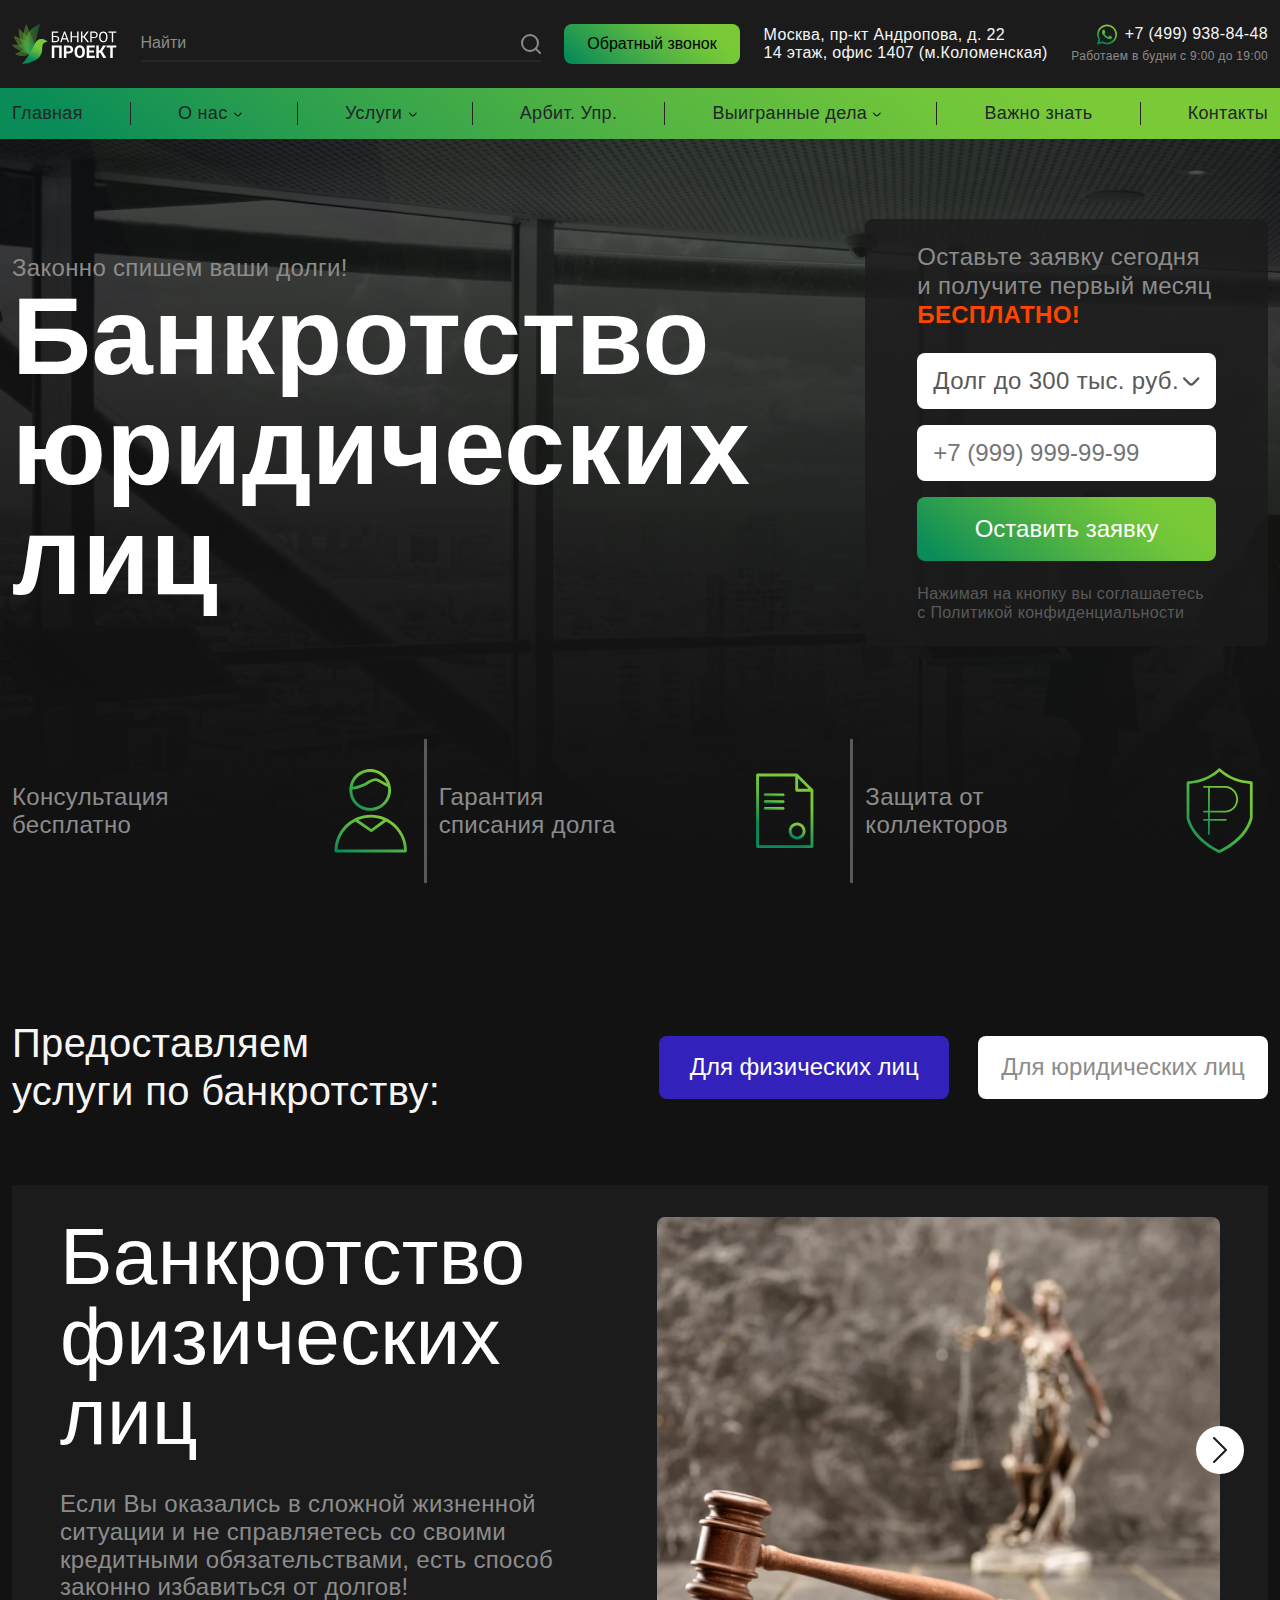
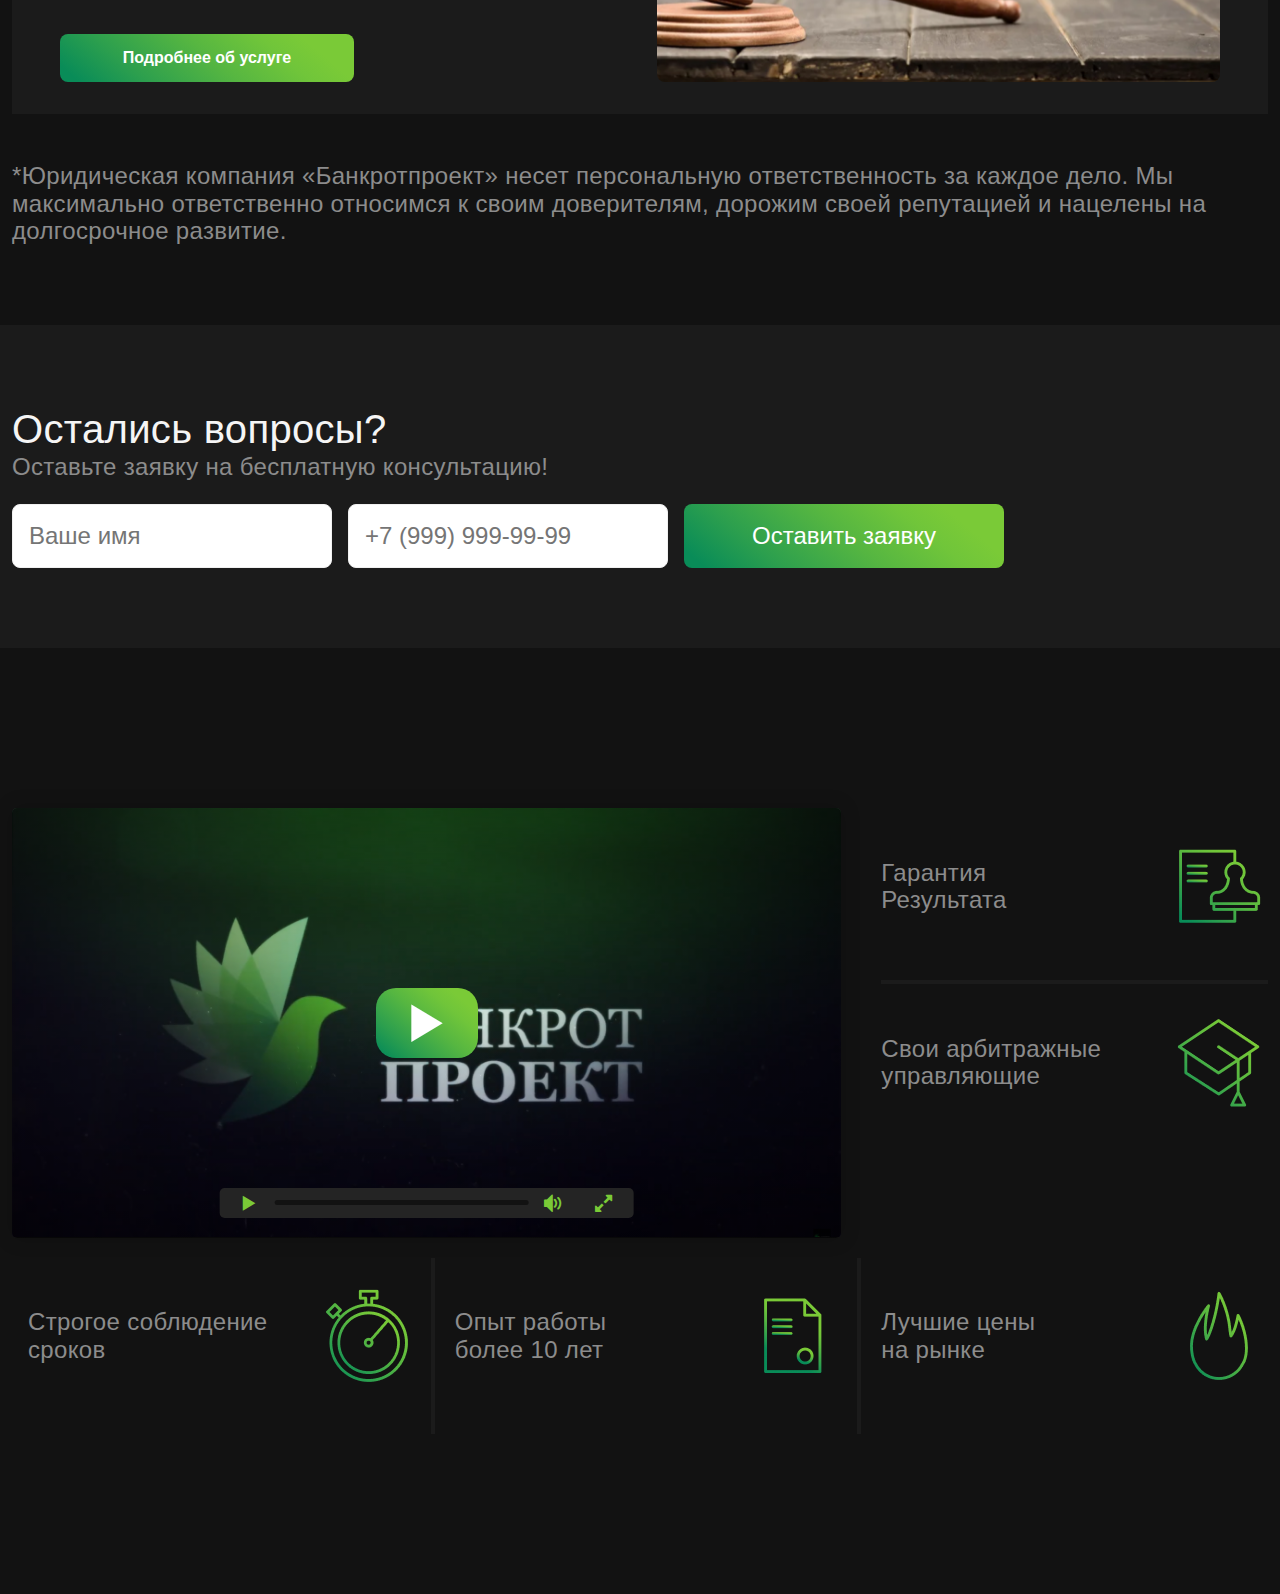
==== index.html @ 26a3387a "added" ====
<!DOCTYPE html>
<html lang="en">
<head>
    <meta charset="UTF-8">
    <meta http-equiv="X-UA-Compatible" content="IE=edge">
    <meta name="viewport" content="width=device-width, initial-scale=1.0">
    <title>Главная</title>
    <link rel="shortcut icon" href="assets/images/png/favicon.png" type="image/x-icon">
    <link rel="stylesheet" href="assets/styles/css/bootstrap5.css">
    <link rel="stylesheet" href="assets/styles/css/ckin.css">
    <link rel="stylesheet" href="assets/styles/css/main.css">
</head>
<body>
    <header class="header">
            <nav class="nav d-none d-md-block py-4">
               <div class="container">
                <div class="row">
                    <div class="col-12 d-flex align-items-center justify-content-between">
                        <a href="./index.html">
                            <img src="assets/images/svg/logo.svg" alt="logo.svg">
                        </a>
                        <label class="position-relative w-auto h-auto">
                            <input type="search" class="nav__search fw-normal pe-4" placeholder="Найти">
                            <img class="nav__search-icon position-absolute top-50 " src="assets/images/svg/search.svg" alt="search.svg" class="nav__search-icon" >
                        </label>
                        <button class="nav__btn" data-bs-toggle="modal" data-bs-target="#exampleModal">Обратный звонок</button>
                        <p class="nav__address fw-light">Москва, пр-кт Андропова, д. 22 <br>14 этаж, офис 1407 (м.Коломенская)</p>
                        <div class="d-flex align-items-end flex-column">
                            <a href="tel:+7 (499) 938-84-48" class="whatsapp d-flex align-items-center">
                                <img src="assets/images/svg/wp.svg" alt="whatsapp.svg" class="me-2">
                                <span>+7 (499) 938-84-48</span>
                            </a>
                            <p class="workDay">Работаем в будни с 9:00 до 19:00</p>
                        </div>
                    </div>
                </div>
               </div>
            </nav>
            <div class="header-sub d-none d-md-block">
                <div class="container">
                    <div class="row">
                        <div class="col-12 d-flex align-items-center justify-content-between">
                            <div class="header-item">
                                <a href="#" class="header-item__link">Главная</a>
                            </div>
                            <div class="line"></div>
                            <div class="header-item">
                                <span class="header-item__link me-2">О нас
                                    <svg width="9" height="5" viewBox="0 0 9 5" fill="none" xmlns="http://www.w3.org/2000/svg">
                                        <path d="M8.57505 0.664947C8.52321 0.612681 8.46154 0.571196 8.39358 0.542886C8.32563 0.514575 8.25275 0.5 8.17913 0.5C8.10552 0.5 8.03263 0.514575 7.96468 0.542886C7.89673 0.571196 7.83505 0.612681 7.78321 0.664947L5.22925 3.21891C5.17741 3.27118 5.11573 3.31266 5.04778 3.34097C4.97983 3.36928 4.90694 3.38386 4.83333 3.38386C4.75971 3.38386 4.68683 3.36928 4.61887 3.34097C4.55092 3.31266 4.48924 3.27118 4.43741 3.21891L1.88344 0.664947C1.8316 0.612681 1.76993 0.571196 1.70197 0.542886C1.63402 0.514575 1.56113 0.5 1.48752 0.5C1.41391 0.5 1.34102 0.514575 1.27307 0.542886C1.20511 0.571196 1.14344 0.612681 1.0916 0.664947C0.987739 0.769427 0.929443 0.91076 0.929443 1.05808C0.929443 1.2054 0.987739 1.34673 1.0916 1.45121L3.65114 4.01075C3.96481 4.32403 4.39 4.5 4.83333 4.5C5.27665 4.5 5.70184 4.32403 6.01551 4.01075L8.57505 1.45121C8.67891 1.34673 8.73721 1.2054 8.73721 1.05808C8.73721 0.91076 8.67891 0.769427 8.57505 0.664947Z" fill="#121212"/>
                                    </svg>
                                </span>
                                <ul class="header-list position-absolute">
                                    <li><a href="#" class="header-list__link">О компании</a></li>
                                    <li><a href="#" class="header-list__link">Наша команда</a></li>
                                    <li><a href="#" class="header-list__link">Сми о нас</a></li>
                                    <li><a href="#" class="header-list__link">Отзывы</a></li>
                                    <li><a href="#" class="header-list__link">Оплата</a></li>
                                </ul>
                            </div>
                            <div class="line"></div>
                            <div class="header-item">
                                <span class="header-item__link me-2">Услуги
                                    <svg width="9" height="5" viewBox="0 0 9 5" fill="none" xmlns="http://www.w3.org/2000/svg">
                                        <path d="M8.57505 0.664947C8.52321 0.612681 8.46154 0.571196 8.39358 0.542886C8.32563 0.514575 8.25275 0.5 8.17913 0.5C8.10552 0.5 8.03263 0.514575 7.96468 0.542886C7.89673 0.571196 7.83505 0.612681 7.78321 0.664947L5.22925 3.21891C5.17741 3.27118 5.11573 3.31266 5.04778 3.34097C4.97983 3.36928 4.90694 3.38386 4.83333 3.38386C4.75971 3.38386 4.68683 3.36928 4.61887 3.34097C4.55092 3.31266 4.48924 3.27118 4.43741 3.21891L1.88344 0.664947C1.8316 0.612681 1.76993 0.571196 1.70197 0.542886C1.63402 0.514575 1.56113 0.5 1.48752 0.5C1.41391 0.5 1.34102 0.514575 1.27307 0.542886C1.20511 0.571196 1.14344 0.612681 1.0916 0.664947C0.987739 0.769427 0.929443 0.91076 0.929443 1.05808C0.929443 1.2054 0.987739 1.34673 1.0916 1.45121L3.65114 4.01075C3.96481 4.32403 4.39 4.5 4.83333 4.5C5.27665 4.5 5.70184 4.32403 6.01551 4.01075L8.57505 1.45121C8.67891 1.34673 8.73721 1.2054 8.73721 1.05808C8.73721 0.91076 8.67891 0.769427 8.57505 0.664947Z" fill="#121212"/>
                                    </svg>
                                </span>
                                <ul class="header-list position-absolute">
                                    <li><a href="#" class="header-list__link">О компании</a></li>
                                    <li><a href="#" class="header-list__link">Наша команда</a></li>
                                    <li><a href="#" class="header-list__link">Сми о нас</a></li>
                                    <li><a href="#" class="header-list__link">Отзывы</a></li>
                                    <li><a href="#" class="header-list__link">Оплата</a></li>
                                </ul>
                            </div>
                            <div class="line"></div>
                            <div class="header-item">
                                <a href="#" class="header-item__link">Арбит. Упр.</a>
                            </div>
                            <div class="line"></div>
                            <div class="header-item">
                                <span class="header-item__link me-2">Выигранные дела
                                    <svg width="9" height="5" viewBox="0 0 9 5" fill="none" xmlns="http://www.w3.org/2000/svg">
                                        <path d="M8.57505 0.664947C8.52321 0.612681 8.46154 0.571196 8.39358 0.542886C8.32563 0.514575 8.25275 0.5 8.17913 0.5C8.10552 0.5 8.03263 0.514575 7.96468 0.542886C7.89673 0.571196 7.83505 0.612681 7.78321 0.664947L5.22925 3.21891C5.17741 3.27118 5.11573 3.31266 5.04778 3.34097C4.97983 3.36928 4.90694 3.38386 4.83333 3.38386C4.75971 3.38386 4.68683 3.36928 4.61887 3.34097C4.55092 3.31266 4.48924 3.27118 4.43741 3.21891L1.88344 0.664947C1.8316 0.612681 1.76993 0.571196 1.70197 0.542886C1.63402 0.514575 1.56113 0.5 1.48752 0.5C1.41391 0.5 1.34102 0.514575 1.27307 0.542886C1.20511 0.571196 1.14344 0.612681 1.0916 0.664947C0.987739 0.769427 0.929443 0.91076 0.929443 1.05808C0.929443 1.2054 0.987739 1.34673 1.0916 1.45121L3.65114 4.01075C3.96481 4.32403 4.39 4.5 4.83333 4.5C5.27665 4.5 5.70184 4.32403 6.01551 4.01075L8.57505 1.45121C8.67891 1.34673 8.73721 1.2054 8.73721 1.05808C8.73721 0.91076 8.67891 0.769427 8.57505 0.664947Z" fill="#121212"/>
                                    </svg>
                                </span>
                                <ul class="header-list position-absolute">
                                    <li><a href="#" class="header-list__link">О компании</a></li>
                                    <li><a href="#" class="header-list__link">Наша команда</a></li>
                                    <li><a href="#" class="header-list__link">Сми о нас</a></li>
                                    <li><a href="#" class="header-list__link">Отзывы</a></li>
                                    <li><a href="#" class="header-list__link">Оплата</a></li>
                                </ul>
                            </div>
                            <div class="line"></div>
                            <div class="header-item">
                                <a href="#" class="header-item__link">Важно знать</a>
                            </div>
                            <div class="line"></div>
                            <div class="header-item">
                                <a href="#" class="header-item__link">Контакты</a>
                            </div>
                        </div>
                    </div>
                </div>
            </div>

            
            <nav class="nav d-block d-md-none py-4">
                <div class="container">
                 <div class="row">
                     <div class="col-12 d-flex align-items-center justify-content-between">
                         <a href="./index.html">
                             <img src="assets/images/svg/logo.svg" alt="logo.svg">
                         </a>
                         <label class="position-relative w-auto h-auto">
                             <input type="search" class="nav__search nav__search-mobile fw-normal pe-4" placeholder="Найти">
                             <img class="nav__search-icon position-absolute top-50 " src="assets/images/svg/search.svg" alt="search.svg" class="nav__search-icon" >
                         </label>
                         <div class="burger d-flex justify-content-between align-items-center flex-column">
                             <span class="burger__list"></span>
                             <span class="burger__list"></span>
                             <span class="burger__list"></span>
                         </div>
                     </div>
                 </div>
                </div>
             </nav>
    </header>
    <div class="mobile-menu position-fixed top-0 text-white">
        <img src="assets/images/svg/close.svg" alt="" class="close__menu position-absolute">
       <ul class="mobile-menu-item text-center">
           <li class="mobile-menu__list"><a href="#" class="mobile-menu__link">Главная</a></li>
           <li class="mobile-menu__list">
               <a href="#" class="mobile-menu__link">О нас
                   <svg width="9" height="5" viewBox="0 0 9 5" fill="none" xmlns="http://www.w3.org/2000/svg">
                       <path d="M8.57505 0.664947C8.52321 0.612681 8.46154 0.571196 8.39358 0.542886C8.32563 0.514575 8.25275 0.5 8.17913 0.5C8.10552 0.5 8.03263 0.514575 7.96468 0.542886C7.89673 0.571196 7.83505 0.612681 7.78321 0.664947L5.22925 3.21891C5.17741 3.27118 5.11573 3.31266 5.04778 3.34097C4.97983 3.36928 4.90694 3.38386 4.83333 3.38386C4.75971 3.38386 4.68683 3.36928 4.61887 3.34097C4.55092 3.31266 4.48924 3.27118 4.43741 3.21891L1.88344 0.664947C1.8316 0.612681 1.76993 0.571196 1.70197 0.542886C1.63402 0.514575 1.56113 0.5 1.48752 0.5C1.41391 0.5 1.34102 0.514575 1.27307 0.542886C1.20511 0.571196 1.14344 0.612681 1.0916 0.664947C0.987739 0.769427 0.929443 0.91076 0.929443 1.05808C0.929443 1.2054 0.987739 1.34673 1.0916 1.45121L3.65114 4.01075C3.96481 4.32403 4.39 4.5 4.83333 4.5C5.27665 4.5 5.70184 4.32403 6.01551 4.01075L8.57505 1.45121C8.67891 1.34673 8.73721 1.2054 8.73721 1.05808C8.73721 0.91076 8.67891 0.769427 8.57505 0.664947Z" fill="#fff"/>
                   </svg>
               </a>
               <ol class="info-item">
                   <li class="info-item__list"><a href="#" class="info-item__link">О компании</a></li>
                   <li class="info-item__list"><a href="#" class="info-item__link">Наша команда</a></li>
                   <li class="info-item__list"><a href="#" class="info-item__link">Сми о нас</a></li>
                   <li class="info-item__list"><a href="#" class="info-item__link">Отзывы</a></li>
                   <li class="info-item__list"><a href="#" class="info-item__link">Оплата</a></li>
               </ol>
           </li>
           <li class="mobile-menu__list">
               <a href="#" class="mobile-menu__link">Услуги
                   <svg width="9" height="5" viewBox="0 0 9 5" fill="none" xmlns="http://www.w3.org/2000/svg">
                       <path d="M8.57505 0.664947C8.52321 0.612681 8.46154 0.571196 8.39358 0.542886C8.32563 0.514575 8.25275 0.5 8.17913 0.5C8.10552 0.5 8.03263 0.514575 7.96468 0.542886C7.89673 0.571196 7.83505 0.612681 7.78321 0.664947L5.22925 3.21891C5.17741 3.27118 5.11573 3.31266 5.04778 3.34097C4.97983 3.36928 4.90694 3.38386 4.83333 3.38386C4.75971 3.38386 4.68683 3.36928 4.61887 3.34097C4.55092 3.31266 4.48924 3.27118 4.43741 3.21891L1.88344 0.664947C1.8316 0.612681 1.76993 0.571196 1.70197 0.542886C1.63402 0.514575 1.56113 0.5 1.48752 0.5C1.41391 0.5 1.34102 0.514575 1.27307 0.542886C1.20511 0.571196 1.14344 0.612681 1.0916 0.664947C0.987739 0.769427 0.929443 0.91076 0.929443 1.05808C0.929443 1.2054 0.987739 1.34673 1.0916 1.45121L3.65114 4.01075C3.96481 4.32403 4.39 4.5 4.83333 4.5C5.27665 4.5 5.70184 4.32403 6.01551 4.01075L8.57505 1.45121C8.67891 1.34673 8.73721 1.2054 8.73721 1.05808C8.73721 0.91076 8.67891 0.769427 8.57505 0.664947Z" fill="#fff"/>
                   </svg>
               </a>
               <ol class="info-item">
                   <li class="info-item__list"><a href="#" class="info-item__link">О компании</a></li>
                   <li class="info-item__list"><a href="#" class="info-item__link">Наша команда</a></li>
                   <li class="info-item__list"><a href="#" class="info-item__link">Сми о нас</a></li>
                   <li class="info-item__list"><a href="#" class="info-item__link">Отзывы</a></li>
                   <li class="info-item__list"><a href="#" class="info-item__link">Оплата</a></li>
               </ol>
           </li>
           <li class="mobile-menu__list"><a href="#" class="mobile-menu__link">Арбит. Упр.</a></li>
           <li class="mobile-menu__list">
               <a href="#" class="mobile-menu__link">Выигранные дела
                   <svg width="9" height="5" viewBox="0 0 9 5" fill="none" xmlns="http://www.w3.org/2000/svg">
                       <path d="M8.57505 0.664947C8.52321 0.612681 8.46154 0.571196 8.39358 0.542886C8.32563 0.514575 8.25275 0.5 8.17913 0.5C8.10552 0.5 8.03263 0.514575 7.96468 0.542886C7.89673 0.571196 7.83505 0.612681 7.78321 0.664947L5.22925 3.21891C5.17741 3.27118 5.11573 3.31266 5.04778 3.34097C4.97983 3.36928 4.90694 3.38386 4.83333 3.38386C4.75971 3.38386 4.68683 3.36928 4.61887 3.34097C4.55092 3.31266 4.48924 3.27118 4.43741 3.21891L1.88344 0.664947C1.8316 0.612681 1.76993 0.571196 1.70197 0.542886C1.63402 0.514575 1.56113 0.5 1.48752 0.5C1.41391 0.5 1.34102 0.514575 1.27307 0.542886C1.20511 0.571196 1.14344 0.612681 1.0916 0.664947C0.987739 0.769427 0.929443 0.91076 0.929443 1.05808C0.929443 1.2054 0.987739 1.34673 1.0916 1.45121L3.65114 4.01075C3.96481 4.32403 4.39 4.5 4.83333 4.5C5.27665 4.5 5.70184 4.32403 6.01551 4.01075L8.57505 1.45121C8.67891 1.34673 8.73721 1.2054 8.73721 1.05808C8.73721 0.91076 8.67891 0.769427 8.57505 0.664947Z" fill="#fff"/>
                   </svg>
               </a>
               <ol class="info-item">
                   <li class="info-item__list"><a href="#" class="info-item__link">О компании</a></li>
                   <li class="info-item__list"><a href="#" class="info-item__link">Наша команда</a></li>
                   <li class="info-item__list"><a href="#" class="info-item__link">Сми о нас</a></li>
                   <li class="info-item__list"><a href="#" class="info-item__link">Отзывы</a></li>
                   <li class="info-item__list"><a href="#" class="info-item__link">Оплата</a></li>
               </ol>
           </li>
           <li class="mobile-menu__list"><a href="#" class="mobile-menu__link">Важно знать</a></li>
           <li class="mobile-menu__list"><a href="#" class="mobile-menu__link">Контакты</a></li>
       </ul>
       <p class="address text-center my-4">Москва, пр-кт Андропова, д. 22 <br>14 этаж, офис 1407 (м.Коломенская)</p>
           <div class="d-flex align-items-center justify-content-center flex-column">
               <a href="tel:+7 (499) 938-84-48" class="whatsapp d-flex align-items-center">
                   <img src="assets/images/svg/wp.svg" alt="whatsapp.svg" class="me-2">
                   <span>+7 (499) 938-84-48</span>
               </a>
               <p class="workDay">Работаем в будни с 9:00 до 19:00</p>
           </div>
           <div class="text-center mt-4">
               <button class="nav__btn" data-bs-toggle="modal" data-bs-target="#exampleModal">Обратный звонок</button>
           </div>
    </div>
    <!-- End header -->

    <section class="wrapper">
        <div class="container d-flex justify-content-between flex-column h-100">
            <div class="row d-flex align-items-center">
                <div class="col-xl-7 col-md-6">
                    <p class="wrapper__sup-text">Законно спишем ваши долги!</p>
                    <h1 class="wrapper__title">Банкротство юридических лиц</h1>
                </div>
                <div class="col-xl-4 offset-xl-1 col-md-6">
                    <div class="wrapper-item">
                        <form class="wrapper-form">
                            <h5 class="wrapper-form__title">Оставьте заявку сегодня и получите первый месяц
                                <strong>БЕСПЛАТНО!</strong>
                             </h5>
                            <div class="debt w-100 px-3 mt-4 position-relative bg-white d-flex align-items-center justify-content-between">Долг до 300 тыс. руб.
                                <svg width="19" height="15" viewBox="0 0 9 5" fill="none" xmlns="http://www.w3.org/2000/svg">
                                    <path d="M8.57505 0.664947C8.52321 0.612681 8.46154 0.571196 8.39358 0.542886C8.32563 0.514575 8.25275 0.5 8.17913 0.5C8.10552 0.5 8.03263 0.514575 7.96468 0.542886C7.89673 0.571196 7.83505 0.612681 7.78321 0.664947L5.22925 3.21891C5.17741 3.27118 5.11573 3.31266 5.04778 3.34097C4.97983 3.36928 4.90694 3.38386 4.83333 3.38386C4.75971 3.38386 4.68683 3.36928 4.61887 3.34097C4.55092 3.31266 4.48924 3.27118 4.43741 3.21891L1.88344 0.664947C1.8316 0.612681 1.76993 0.571196 1.70197 0.542886C1.63402 0.514575 1.56113 0.5 1.48752 0.5C1.41391 0.5 1.34102 0.514575 1.27307 0.542886C1.20511 0.571196 1.14344 0.612681 1.0916 0.664947C0.987739 0.769427 0.929443 0.91076 0.929443 1.05808C0.929443 1.2054 0.987739 1.34673 1.0916 1.45121L3.65114 4.01075C3.96481 4.32403 4.39 4.5 4.83333 4.5C5.27665 4.5 5.70184 4.32403 6.01551 4.01075L8.57505 1.45121C8.67891 1.34673 8.73721 1.2054 8.73721 1.05808C8.73721 0.91076 8.67891 0.769427 8.57505 0.664947Z" fill="rgba(89, 89, 89, 1)"/>
                                </svg>
                            </div>
                            <input type="text" class="wrapper-form__inp phone-number my-3 w-100 px-3" placeholder="+7 (999) 999-99-99" required>

                            <button class="wrapper-form__btn w-100 text-white mb-4">Оставить заявку</button>
                            <p class="wrapper-form__text">Нажимая на кнопку вы соглашаетесь с Политикой конфиденциальности</p>
                        </form>
                    </div>
                </div>
            </div>
            <div class="row mt-lg-0 mt-5">
                <div class="col-md-4 d-flex align-items-center justify-content-between position-relative pb-md-0 mb-md-0 pb-4 mb-4">
                    <p class="wrapper__sub-info">Консультация <br> бесплатно</p>
                    <img src="assets/images/svg/cons.svg" alt="icon.svg" class="wrapper__sub-icon cons_icon me-lg-2">
                    <div class="wrapper-sub-line position-absolute"></div>
                </div>
                <div class="col-md-4 d-flex align-items-center justify-content-between position-relative pb-md-0 mb-md-0 pb-4 mb-4">
                    <p class="wrapper__sub-info">Гарантия <br> списания долга</p>
                    <img src="assets/images/svg/garn.svg" alt="icon.svg" class="wrapper__sub-icon me-lg-2">
                    <div class="wrapper-sub-line position-absolute"></div>
                </div>
                <div class="col-md-4 d-flex align-items-center justify-content-between">
                    <p class="wrapper__sub-info">Защита от <br> коллекторов</p>
                    <img src="assets/images/svg/secr.svg" alt="icon.svg" class="wrapper__sub-icon">
                </div>
            </div>
        </div>
    </section>
    <!-- End wrapper -->

    <section class="slider">
        <div class="container">
            <div class="row">
                <div class="col-12 d-flex align-items-start align-items-lg-center justify-content-between flex-lg-row flex-column">
                    <h2 class="slider__title">Предоставляем <br> услуги по банкротству:</h2>
                    <div class="mt-lg-0 mt-3 slider-btns">
                        <button class="slider-sort active-sort me-sm-4 me-0">Для физических лиц</button>
                        <button class="slider-sort">Для юридических лиц</button>
                    </div>
                </div>
            </div>
            
            <div class="row">
                <div class="col-12">
                    <div id="carouselExampleControls" class="carousel slide position-relative" data-bs-ride="carousel">
                        <div class="carousel-inner">
                        <div class="carousel-item  active">
                            <div class="d-flex justify-content-between flex-md-row flex-column-reverse">
                                <div class="carousel-item-list d-flex align-items-start justify-content-between flex-column">
                                    <h2 class="carousel__title text-white">Банкротство физических лиц</h2>
                                    <p class="carousel__text">Если Вы оказались в сложной жизненной ситуации и не справляетесь со своими кредитными обязательствами, есть способ законно избавиться от долгов!</p>
                                    <button class="carousel__btn text-white">Подробнее об услуге</button>
                                </div>
                                <div class="carousel-item-list position-relative">
                                    <img src="assets/images/png/img1.png" alt="carousel.png" class="carousel__img position-absolute w-100 h-100 top-0 start-0">
                                </div>
                            </div>
                        </div>
                        <div class="carousel-item ">
                            <div class="d-flex justify-content-between flex-md-row flex-column-reverse">
                                <div class="carousel-item-list d-flex align-items-start justify-content-between flex-column">
                                    <h2 class="carousel__title text-white">Банкротство физических лиц</h2>
                                    <p class="carousel__text">Если Вы оказались в сложной жизненной ситуации и не справляетесь со своими кредитными обязательствами, есть способ законно избавиться от долгов!</p>
                                    <button class="carousel__btn text-white">Подробнее об услуге</button>
                                </div>
                                <div class="carousel-item-list position-relative">
                                    <img src="assets/images/png/video.png" alt="carousel.png" class="carousel__img position-absolute w-100 h-100 top-0 start-0">
                                </div>
                            </div>
                        </div>
                        <div class="carousel-item ">
                            <div class="d-flex justify-content-between flex-md-row flex-column-reverse">
                                <div class="carousel-item-list d-flex align-items-start justify-content-between flex-column">
                                    <h2 class="carousel__title text-white">Банкротство физических лиц</h2>
                                    <p class="carousel__text">Если Вы оказались в сложной жизненной ситуации и не справляетесь со своими кредитными обязательствами, есть способ законно избавиться от долгов!</p>
                                    <button class="carousel__btn text-white">Подробнее об услуге</button>
                                </div>
                                <div class="carousel-item-list position-relative">
                                    <img src="assets/images/png/news1.png" alt="carousel.png" class="carousel__img position-absolute w-100 h-100 top-0 start-0">
                                </div>
                            </div>
                        </div>
                        </div>
                        <!-- <button class="carousel-control-prev" type="button" data-bs-target="#carouselExampleControls" data-bs-slide="prev">
                        <span class="carousel-control-prev-icon" aria-hidden="true"></span>
                        <span class="visually-hidden">Previous</span>
                        </button> -->
                        <div class="carousel-control-next position-absolute top-50 d-flex align-items-center justify-content-center" data-bs-target="#carouselExampleControls" data-bs-slide="next">
                            <svg width="14" height="26" viewBox="0 0 14 26" fill="none" xmlns="http://www.w3.org/2000/svg">
                                <path d="M0.999998 1L13 13L1 25" stroke="#1A1A1A" stroke-width="2" stroke-linecap="round" stroke-linejoin="round"/>
                            </svg>
                        </div>
                    </div>
                </div>
            </div>

            <div class="row mt-md-5 mt-4">
                <div class="col-12">
                    <p class="slider__sub-text">*Юридическая компания «Банкротпроект» несет персональную ответственность за каждое дело. Мы максимально ответственно относимся к своим доверителям, дорожим своей репутацией и нацелены на долгосрочное развитие.</p>
                </div>
            </div>
        </div>
    </section>
    <!-- End slider -->

    <section class="questions">
        <div class="container">
            <div class="row">
                <div class="col-12">
                    <h2 class="questions__title">Остались вопросы?</h2>
                    <p class="questions__sub-title">Оставьте заявку на бесплатную консультацию!</p>
                </div>
            </div>
            <div class="row mt-4">
                <div class="col-12">
                    <form class="questions-form d-flex flex-wrap justify-content-xl-start justify-content-center">
                        <input type="text" class="questions-form__inp px-3" id="userName" placeholder="Ваше имя" required>
                        <input type="text" class="questions-form__inp phone-number px-3 mx-0 mx-md-3 mt-md-0 mt-3" id="userPhone" placeholder="+7 (999) 999-99-99" required>
                        <button type="submit" class="questions-form__btn mt-lg-0 mt-3">Оставить заявку</button>
                    </form>
                </div>
            </div>
        </div>
    </section>
    <!-- End  questions-->

    <section class="project">
        <div class="container">
            <div class="row">
                <div class="col-lg-8">
                    <video poster="assets/images/png/video.png" 
                            src="assets/video/video.mp4" 
                            data-overlay="1" 
                            data-ckin="compact"
                            >
                    </video>
                </div>
                <div class="col-lg-4">
                    <div class="project-item d-flex align-items-center justify-content-between position-relative ms-0 ms-lg-3">
                        <p class="project-item__text">Гарантия <br> Результата</p>
                        <img src="assets/images/png/pr1.png" alt="icon.png" class="project-item__png">
                        <div class="line-sub"></div>
                    </div>
                    <div class="project-item d-flex align-items-center justify-content-between position-relative ms-0 ms-lg-3">
                        <p class="project-item__text">Свои арбитражные <br> управляющие</p>
                        <img src="assets/images/png/pr2.png" alt="icon.png" class="project-item__png">
                        <div class="line-sub d-lg-none"></div>
                    </div>
                </div>
                
                <div class="col-lg-4">
                    <div class="project-item d-flex align-items-center justify-content-between position-relative ms-0 ms-lg-3">
                        <p class="project-item__text">Строгое соблюдение <br> сроков</p>
                        <img src="assets/images/png/pr3.png" alt="icon.png" class="project-item__png">
                        <div class="line-right"></div>
                    </div>
                </div>
                <div class="col-lg-4">
                    <div class="project-item d-flex align-items-center justify-content-between position-relative ms-0 ms-lg-3">
                        <p class="project-item__text">Опыт работы <br> более 10 лет</p>
                        <img src="assets/images/png/pr4.png" alt="icon.png" class="project-item__png">
                        <div class="line-right"></div>
                    </div>
                </div>
                <div class="col-lg-4">
                    <div class="project-item d-flex align-items-center justify-content-between position-relative ms-0 ms-lg-3">
                        <p class="project-item__text">Лучшие цены <br> на рынке</p>
                        <img src="assets/images/png/pr5.png" alt="icon.png" class="project-item__png">
                    </div>
                </div>
            </div>
        </div>
    </section>
  
  <!-- Modal -->
  <div class="modal fade" id="exampleModal" tabindex="-1" aria-labelledby="exampleModalLabel" aria-hidden="true">
    <div class="modal-dialog modal-dialog-centered d-flex align-items-center justify-content-center">
      <div class="modal-content position-relative p-3">
          <h5 class="modal-title text-white fs-4">Обратный звонок</h5>
          <img src="assets/images/svg/close-modal.svg" alt="" class="close-modal position-absolute">
        <div class="modal-body mt-5 p-0">
            <form class="modal-form">
                <input type="text" class="modal-form__inp w-100 mb-3" placeholder="Ваше имя" required>
                <input type="text" class="modal-form__inp phone-number mb-3 w-100" placeholder="+7 (999) 999-99-99" required>
                <button class="modal-form__btn text-white w-100">Перезвоните мне!</button>
            </form>
            <p class="modal__text mt-4">Оставьте свой номер телефона. В течение 10 минут с вами свяжется наш менеджер и проконсультирует по всем вопросам. </p>
        </div>
      </div>
    </div>
  </div>

    <script src="assets/js/plugins/jquery.js"></script>
    <script src="assets/js/plugins/mask.js"></script>
    <script src="assets/js/plugins/bootstrap.js"></script>
    <script src="assets/js/plugins/ckin.js"></script>
    <script src="assets/js/index.js"></script>
</body>
</html>
---- assets/styles/css/bootstrap5.css ----
@charset "UTF-8";/*!
 * Bootstrap v5.0.2 (https://getbootstrap.com/)
 * Copyright 2011-2021 The Bootstrap Authors
 * Copyright 2011-2021 Twitter, Inc.
 * Licensed under MIT (https://github.com/twbs/bootstrap/blob/main/LICENSE)
 */:root{--bs-blue:#0d6efd;--bs-indigo:#6610f2;--bs-purple:#6f42c1;--bs-pink:#d63384;--bs-red:#dc3545;--bs-orange:#fd7e14;--bs-yellow:#ffc107;--bs-green:#198754;--bs-teal:#20c997;--bs-cyan:#0dcaf0;--bs-white:#fff;--bs-gray:#6c757d;--bs-gray-dark:#343a40;--bs-primary:#0d6efd;--bs-secondary:#6c757d;--bs-success:#198754;--bs-info:#0dcaf0;--bs-warning:#ffc107;--bs-danger:#dc3545;--bs-light:#f8f9fa;--bs-dark:#212529;--bs-font-sans-serif:system-ui,-apple-system,"Segoe UI",Roboto,"Helvetica Neue",Arial,"Noto Sans","Liberation Sans",sans-serif,"Apple Color Emoji","Segoe UI Emoji","Segoe UI Symbol","Noto Color Emoji";--bs-font-monospace:SFMono-Regular,Menlo,Monaco,Consolas,"Liberation Mono","Courier New",monospace;--bs-gradient:linear-gradient(180deg, rgba(255, 255, 255, 0.15), rgba(255, 255, 255, 0))}*,::after,::before{box-sizing:border-box}@media (prefers-reduced-motion:no-preference){:root{scroll-behavior:smooth}}body{margin:0;font-family:var(--bs-font-sans-serif);font-size:1rem;font-weight:400;line-height:1.5;color:#212529;background-color:#fff;-webkit-text-size-adjust:100%;-webkit-tap-highlight-color:transparent}hr{margin:1rem 0;color:inherit;background-color:currentColor;border:0;opacity:.25}hr:not([size]){height:1px}.h1,.h2,.h3,.h4,.h5,.h6,h1,h2,h3,h4,h5,h6{margin-top:0;margin-bottom:.5rem;font-weight:500;line-height:1.2}.h1,h1{font-size:calc(1.375rem + 1.5vw)}@media (min-width:1200px){.h1,h1{font-size:2.5rem}}.h2,h2{font-size:calc(1.325rem + .9vw)}@media (min-width:1200px){.h2,h2{font-size:2rem}}.h3,h3{font-size:calc(1.3rem + .6vw)}@media (min-width:1200px){.h3,h3{font-size:1.75rem}}.h4,h4{font-size:calc(1.275rem + .3vw)}@media (min-width:1200px){.h4,h4{font-size:1.5rem}}.h5,h5{font-size:1.25rem}.h6,h6{font-size:1rem}p{margin-top:0;margin-bottom:1rem}abbr[data-bs-original-title],abbr[title]{-webkit-text-decoration:underline dotted;text-decoration:underline dotted;cursor:help;-webkit-text-decoration-skip-ink:none;text-decoration-skip-ink:none}address{margin-bottom:1rem;font-style:normal;line-height:inherit}ol,ul{padding-left:2rem}dl,ol,ul{margin-top:0;margin-bottom:1rem}ol ol,ol ul,ul ol,ul ul{margin-bottom:0}dt{font-weight:700}dd{margin-bottom:.5rem;margin-left:0}blockquote{margin:0 0 1rem}b,strong{font-weight:bolder}.small,small{font-size:.875em}.mark,mark{padding:.2em;background-color:#fcf8e3}sub,sup{position:relative;font-size:.75em;line-height:0;vertical-align:baseline}sub{bottom:-.25em}sup{top:-.5em}a{color:#0d6efd;text-decoration:underline}a:hover{color:#0a58ca}a:not([href]):not([class]),a:not([href]):not([class]):hover{color:inherit;text-decoration:none}code,kbd,pre,samp{font-family:var(--bs-font-monospace);font-size:1em;direction:ltr;unicode-bidi:bidi-override}pre{display:block;margin-top:0;margin-bottom:1rem;overflow:auto;font-size:.875em}pre code{font-size:inherit;color:inherit;word-break:normal}code{font-size:.875em;color:#d63384;word-wrap:break-word}a>code{color:inherit}kbd{padding:.2rem .4rem;font-size:.875em;color:#fff;background-color:#212529;border-radius:.2rem}kbd kbd{padding:0;font-size:1em;font-weight:700}figure{margin:0 0 1rem}img,svg{vertical-align:middle}table{caption-side:bottom;border-collapse:collapse}caption{padding-top:.5rem;padding-bottom:.5rem;color:#6c757d;text-align:left}th{text-align:inherit;text-align:-webkit-match-parent}tbody,td,tfoot,th,thead,tr{border-color:inherit;border-style:solid;border-width:0}label{display:inline-block}button{border-radius:0}button:focus:not(:focus-visible){outline:0}button,input,optgroup,select,textarea{margin:0;font-family:inherit;font-size:inherit;line-height:inherit}button,select{text-transform:none}[role=button]{cursor:pointer}select{word-wrap:normal}select:disabled{opacity:1}[list]::-webkit-calendar-picker-indicator{display:none}[type=button],[type=reset],[type=submit],button{-webkit-appearance:button}[type=button]:not(:disabled),[type=reset]:not(:disabled),[type=submit]:not(:disabled),button:not(:disabled){cursor:pointer}::-moz-focus-inner{padding:0;border-style:none}textarea{resize:vertical}fieldset{min-width:0;padding:0;margin:0;border:0}legend{float:left;width:100%;padding:0;margin-bottom:.5rem;font-size:calc(1.275rem + .3vw);line-height:inherit}@media (min-width:1200px){legend{font-size:1.5rem}}legend+*{clear:left}::-webkit-datetime-edit-day-field,::-webkit-datetime-edit-fields-wrapper,::-webkit-datetime-edit-hour-field,::-webkit-datetime-edit-minute,::-webkit-datetime-edit-month-field,::-webkit-datetime-edit-text,::-webkit-datetime-edit-year-field{padding:0}::-webkit-inner-spin-button{height:auto}[type=search]{outline-offset:-2px;-webkit-appearance:textfield}::-webkit-search-decoration{-webkit-appearance:none}::-webkit-color-swatch-wrapper{padding:0}::file-selector-button{font:inherit}::-webkit-file-upload-button{font:inherit;-webkit-appearance:button}output{display:inline-block}iframe{border:0}summary{display:list-item;cursor:pointer}progress{vertical-align:baseline}[hidden]{display:none!important}.lead{font-size:1.25rem;font-weight:300}.display-1{font-size:calc(1.625rem + 4.5vw);font-weight:300;line-height:1.2}@media (min-width:1200px){.display-1{font-size:5rem}}.display-2{font-size:calc(1.575rem + 3.9vw);font-weight:300;line-height:1.2}@media (min-width:1200px){.display-2{font-size:4.5rem}}.display-3{font-size:calc(1.525rem + 3.3vw);font-weight:300;line-height:1.2}@media (min-width:1200px){.display-3{font-size:4rem}}.display-4{font-size:calc(1.475rem + 2.7vw);font-weight:300;line-height:1.2}@media (min-width:1200px){.display-4{font-size:3.5rem}}.display-5{font-size:calc(1.425rem + 2.1vw);font-weight:300;line-height:1.2}@media (min-width:1200px){.display-5{font-size:3rem}}.display-6{font-size:calc(1.375rem + 1.5vw);font-weight:300;line-height:1.2}@media (min-width:1200px){.display-6{font-size:2.5rem}}.list-unstyled{padding-left:0;list-style:none}.list-inline{padding-left:0;list-style:none}.list-inline-item{display:inline-block}.list-inline-item:not(:last-child){margin-right:.5rem}.initialism{font-size:.875em;text-transform:uppercase}.blockquote{margin-bottom:1rem;font-size:1.25rem}.blockquote>:last-child{margin-bottom:0}.blockquote-footer{margin-top:-1rem;margin-bottom:1rem;font-size:.875em;color:#6c757d}.blockquote-footer::before{content:"— "}.img-fluid{max-width:100%;height:auto}.img-thumbnail{padding:.25rem;background-color:#fff;border:1px solid #dee2e6;border-radius:.25rem;max-width:100%;height:auto}.figure{display:inline-block}.figure-img{margin-bottom:.5rem;line-height:1}.figure-caption{font-size:.875em;color:#6c757d}.container,.container-fluid,.container-lg,.container-md,.container-sm,.container-xl,.container-xxl{width:100%;padding-right:var(--bs-gutter-x,.75rem);padding-left:var(--bs-gutter-x,.75rem);margin-right:auto;margin-left:auto}@media (min-width:576px){.container,.container-sm{max-width:540px}}@media (min-width:768px){.container,.container-md,.container-sm{max-width:720px}}@media (min-width:992px){.container,.container-lg,.container-md,.container-sm{max-width:960px}}@media (min-width:1200px){.container,.container-lg,.container-md,.container-sm,.container-xl{max-width:1140px}}@media (min-width:1400px){.container,.container-lg,.container-md,.container-sm,.container-xl,.container-xxl{max-width:1320px}}.row{--bs-gutter-x:1.5rem;--bs-gutter-y:0;display:flex;flex-wrap:wrap;margin-top:calc(var(--bs-gutter-y) * -1);margin-right:calc(var(--bs-gutter-x) * -.5);margin-left:calc(var(--bs-gutter-x) * -.5)}.row>*{flex-shrink:0;width:100%;max-width:100%;padding-right:calc(var(--bs-gutter-x) * .5);padding-left:calc(var(--bs-gutter-x) * .5);margin-top:var(--bs-gutter-y)}.col{flex:1 0 0%}.row-cols-auto>*{flex:0 0 auto;width:auto}.row-cols-1>*{flex:0 0 auto;width:100%}.row-cols-2>*{flex:0 0 auto;width:50%}.row-cols-3>*{flex:0 0 auto;width:33.3333333333%}.row-cols-4>*{flex:0 0 auto;width:25%}.row-cols-5>*{flex:0 0 auto;width:20%}.row-cols-6>*{flex:0 0 auto;width:16.6666666667%}@media (min-width:576px){.col-sm{flex:1 0 0%}.row-cols-sm-auto>*{flex:0 0 auto;width:auto}.row-cols-sm-1>*{flex:0 0 auto;width:100%}.row-cols-sm-2>*{flex:0 0 auto;width:50%}.row-cols-sm-3>*{flex:0 0 auto;width:33.3333333333%}.row-cols-sm-4>*{flex:0 0 auto;width:25%}.row-cols-sm-5>*{flex:0 0 auto;width:20%}.row-cols-sm-6>*{flex:0 0 auto;width:16.6666666667%}}@media (min-width:768px){.col-md{flex:1 0 0%}.row-cols-md-auto>*{flex:0 0 auto;width:auto}.row-cols-md-1>*{flex:0 0 auto;width:100%}.row-cols-md-2>*{flex:0 0 auto;width:50%}.row-cols-md-3>*{flex:0 0 auto;width:33.3333333333%}.row-cols-md-4>*{flex:0 0 auto;width:25%}.row-cols-md-5>*{flex:0 0 auto;width:20%}.row-cols-md-6>*{flex:0 0 auto;width:16.6666666667%}}@media (min-width:992px){.col-lg{flex:1 0 0%}.row-cols-lg-auto>*{flex:0 0 auto;width:auto}.row-cols-lg-1>*{flex:0 0 auto;width:100%}.row-cols-lg-2>*{flex:0 0 auto;width:50%}.row-cols-lg-3>*{flex:0 0 auto;width:33.3333333333%}.row-cols-lg-4>*{flex:0 0 auto;width:25%}.row-cols-lg-5>*{flex:0 0 auto;width:20%}.row-cols-lg-6>*{flex:0 0 auto;width:16.6666666667%}}@media (min-width:1200px){.col-xl{flex:1 0 0%}.row-cols-xl-auto>*{flex:0 0 auto;width:auto}.row-cols-xl-1>*{flex:0 0 auto;width:100%}.row-cols-xl-2>*{flex:0 0 auto;width:50%}.row-cols-xl-3>*{flex:0 0 auto;width:33.3333333333%}.row-cols-xl-4>*{flex:0 0 auto;width:25%}.row-cols-xl-5>*{flex:0 0 auto;width:20%}.row-cols-xl-6>*{flex:0 0 auto;width:16.6666666667%}}@media (min-width:1400px){.col-xxl{flex:1 0 0%}.row-cols-xxl-auto>*{flex:0 0 auto;width:auto}.row-cols-xxl-1>*{flex:0 0 auto;width:100%}.row-cols-xxl-2>*{flex:0 0 auto;width:50%}.row-cols-xxl-3>*{flex:0 0 auto;width:33.3333333333%}.row-cols-xxl-4>*{flex:0 0 auto;width:25%}.row-cols-xxl-5>*{flex:0 0 auto;width:20%}.row-cols-xxl-6>*{flex:0 0 auto;width:16.6666666667%}}.col-auto{flex:0 0 auto;width:auto}.col-1{flex:0 0 auto;width:8.33333333%}.col-2{flex:0 0 auto;width:16.66666667%}.col-3{flex:0 0 auto;width:25%}.col-4{flex:0 0 auto;width:33.33333333%}.col-5{flex:0 0 auto;width:41.66666667%}.col-6{flex:0 0 auto;width:50%}.col-7{flex:0 0 auto;width:58.33333333%}.col-8{flex:0 0 auto;width:66.66666667%}.col-9{flex:0 0 auto;width:75%}.col-10{flex:0 0 auto;width:83.33333333%}.col-11{flex:0 0 auto;width:91.66666667%}.col-12{flex:0 0 auto;width:100%}.offset-1{margin-left:8.33333333%}.offset-2{margin-left:16.66666667%}.offset-3{margin-left:25%}.offset-4{margin-left:33.33333333%}.offset-5{margin-left:41.66666667%}.offset-6{margin-left:50%}.offset-7{margin-left:58.33333333%}.offset-8{margin-left:66.66666667%}.offset-9{margin-left:75%}.offset-10{margin-left:83.33333333%}.offset-11{margin-left:91.66666667%}.g-0,.gx-0{--bs-gutter-x:0}.g-0,.gy-0{--bs-gutter-y:0}.g-1,.gx-1{--bs-gutter-x:0.25rem}.g-1,.gy-1{--bs-gutter-y:0.25rem}.g-2,.gx-2{--bs-gutter-x:0.5rem}.g-2,.gy-2{--bs-gutter-y:0.5rem}.g-3,.gx-3{--bs-gutter-x:1rem}.g-3,.gy-3{--bs-gutter-y:1rem}.g-4,.gx-4{--bs-gutter-x:1.5rem}.g-4,.gy-4{--bs-gutter-y:1.5rem}.g-5,.gx-5{--bs-gutter-x:3rem}.g-5,.gy-5{--bs-gutter-y:3rem}@media (min-width:576px){.col-sm-auto{flex:0 0 auto;width:auto}.col-sm-1{flex:0 0 auto;width:8.33333333%}.col-sm-2{flex:0 0 auto;width:16.66666667%}.col-sm-3{flex:0 0 auto;width:25%}.col-sm-4{flex:0 0 auto;width:33.33333333%}.col-sm-5{flex:0 0 auto;width:41.66666667%}.col-sm-6{flex:0 0 auto;width:50%}.col-sm-7{flex:0 0 auto;width:58.33333333%}.col-sm-8{flex:0 0 auto;width:66.66666667%}.col-sm-9{flex:0 0 auto;width:75%}.col-sm-10{flex:0 0 auto;width:83.33333333%}.col-sm-11{flex:0 0 auto;width:91.66666667%}.col-sm-12{flex:0 0 auto;width:100%}.offset-sm-0{margin-left:0}.offset-sm-1{margin-left:8.33333333%}.offset-sm-2{margin-left:16.66666667%}.offset-sm-3{margin-left:25%}.offset-sm-4{margin-left:33.33333333%}.offset-sm-5{margin-left:41.66666667%}.offset-sm-6{margin-left:50%}.offset-sm-7{margin-left:58.33333333%}.offset-sm-8{margin-left:66.66666667%}.offset-sm-9{margin-left:75%}.offset-sm-10{margin-left:83.33333333%}.offset-sm-11{margin-left:91.66666667%}.g-sm-0,.gx-sm-0{--bs-gutter-x:0}.g-sm-0,.gy-sm-0{--bs-gutter-y:0}.g-sm-1,.gx-sm-1{--bs-gutter-x:0.25rem}.g-sm-1,.gy-sm-1{--bs-gutter-y:0.25rem}.g-sm-2,.gx-sm-2{--bs-gutter-x:0.5rem}.g-sm-2,.gy-sm-2{--bs-gutter-y:0.5rem}.g-sm-3,.gx-sm-3{--bs-gutter-x:1rem}.g-sm-3,.gy-sm-3{--bs-gutter-y:1rem}.g-sm-4,.gx-sm-4{--bs-gutter-x:1.5rem}.g-sm-4,.gy-sm-4{--bs-gutter-y:1.5rem}.g-sm-5,.gx-sm-5{--bs-gutter-x:3rem}.g-sm-5,.gy-sm-5{--bs-gutter-y:3rem}}@media (min-width:768px){.col-md-auto{flex:0 0 auto;width:auto}.col-md-1{flex:0 0 auto;width:8.33333333%}.col-md-2{flex:0 0 auto;width:16.66666667%}.col-md-3{flex:0 0 auto;width:25%}.col-md-4{flex:0 0 auto;width:33.33333333%}.col-md-5{flex:0 0 auto;width:41.66666667%}.col-md-6{flex:0 0 auto;width:50%}.col-md-7{flex:0 0 auto;width:58.33333333%}.col-md-8{flex:0 0 auto;width:66.66666667%}.col-md-9{flex:0 0 auto;width:75%}.col-md-10{flex:0 0 auto;width:83.33333333%}.col-md-11{flex:0 0 auto;width:91.66666667%}.col-md-12{flex:0 0 auto;width:100%}.offset-md-0{margin-left:0}.offset-md-1{margin-left:8.33333333%}.offset-md-2{margin-left:16.66666667%}.offset-md-3{margin-left:25%}.offset-md-4{margin-left:33.33333333%}.offset-md-5{margin-left:41.66666667%}.offset-md-6{margin-left:50%}.offset-md-7{margin-left:58.33333333%}.offset-md-8{margin-left:66.66666667%}.offset-md-9{margin-left:75%}.offset-md-10{margin-left:83.33333333%}.offset-md-11{margin-left:91.66666667%}.g-md-0,.gx-md-0{--bs-gutter-x:0}.g-md-0,.gy-md-0{--bs-gutter-y:0}.g-md-1,.gx-md-1{--bs-gutter-x:0.25rem}.g-md-1,.gy-md-1{--bs-gutter-y:0.25rem}.g-md-2,.gx-md-2{--bs-gutter-x:0.5rem}.g-md-2,.gy-md-2{--bs-gutter-y:0.5rem}.g-md-3,.gx-md-3{--bs-gutter-x:1rem}.g-md-3,.gy-md-3{--bs-gutter-y:1rem}.g-md-4,.gx-md-4{--bs-gutter-x:1.5rem}.g-md-4,.gy-md-4{--bs-gutter-y:1.5rem}.g-md-5,.gx-md-5{--bs-gutter-x:3rem}.g-md-5,.gy-md-5{--bs-gutter-y:3rem}}@media (min-width:992px){.col-lg-auto{flex:0 0 auto;width:auto}.col-lg-1{flex:0 0 auto;width:8.33333333%}.col-lg-2{flex:0 0 auto;width:16.66666667%}.col-lg-3{flex:0 0 auto;width:25%}.col-lg-4{flex:0 0 auto;width:33.33333333%}.col-lg-5{flex:0 0 auto;width:41.66666667%}.col-lg-6{flex:0 0 auto;width:50%}.col-lg-7{flex:0 0 auto;width:58.33333333%}.col-lg-8{flex:0 0 auto;width:66.66666667%}.col-lg-9{flex:0 0 auto;width:75%}.col-lg-10{flex:0 0 auto;width:83.33333333%}.col-lg-11{flex:0 0 auto;width:91.66666667%}.col-lg-12{flex:0 0 auto;width:100%}.offset-lg-0{margin-left:0}.offset-lg-1{margin-left:8.33333333%}.offset-lg-2{margin-left:16.66666667%}.offset-lg-3{margin-left:25%}.offset-lg-4{margin-left:33.33333333%}.offset-lg-5{margin-left:41.66666667%}.offset-lg-6{margin-left:50%}.offset-lg-7{margin-left:58.33333333%}.offset-lg-8{margin-left:66.66666667%}.offset-lg-9{margin-left:75%}.offset-lg-10{margin-left:83.33333333%}.offset-lg-11{margin-left:91.66666667%}.g-lg-0,.gx-lg-0{--bs-gutter-x:0}.g-lg-0,.gy-lg-0{--bs-gutter-y:0}.g-lg-1,.gx-lg-1{--bs-gutter-x:0.25rem}.g-lg-1,.gy-lg-1{--bs-gutter-y:0.25rem}.g-lg-2,.gx-lg-2{--bs-gutter-x:0.5rem}.g-lg-2,.gy-lg-2{--bs-gutter-y:0.5rem}.g-lg-3,.gx-lg-3{--bs-gutter-x:1rem}.g-lg-3,.gy-lg-3{--bs-gutter-y:1rem}.g-lg-4,.gx-lg-4{--bs-gutter-x:1.5rem}.g-lg-4,.gy-lg-4{--bs-gutter-y:1.5rem}.g-lg-5,.gx-lg-5{--bs-gutter-x:3rem}.g-lg-5,.gy-lg-5{--bs-gutter-y:3rem}}@media (min-width:1200px){.col-xl-auto{flex:0 0 auto;width:auto}.col-xl-1{flex:0 0 auto;width:8.33333333%}.col-xl-2{flex:0 0 auto;width:16.66666667%}.col-xl-3{flex:0 0 auto;width:25%}.col-xl-4{flex:0 0 auto;width:33.33333333%}.col-xl-5{flex:0 0 auto;width:41.66666667%}.col-xl-6{flex:0 0 auto;width:50%}.col-xl-7{flex:0 0 auto;width:58.33333333%}.col-xl-8{flex:0 0 auto;width:66.66666667%}.col-xl-9{flex:0 0 auto;width:75%}.col-xl-10{flex:0 0 auto;width:83.33333333%}.col-xl-11{flex:0 0 auto;width:91.66666667%}.col-xl-12{flex:0 0 auto;width:100%}.offset-xl-0{margin-left:0}.offset-xl-1{margin-left:8.33333333%}.offset-xl-2{margin-left:16.66666667%}.offset-xl-3{margin-left:25%}.offset-xl-4{margin-left:33.33333333%}.offset-xl-5{margin-left:41.66666667%}.offset-xl-6{margin-left:50%}.offset-xl-7{margin-left:58.33333333%}.offset-xl-8{margin-left:66.66666667%}.offset-xl-9{margin-left:75%}.offset-xl-10{margin-left:83.33333333%}.offset-xl-11{margin-left:91.66666667%}.g-xl-0,.gx-xl-0{--bs-gutter-x:0}.g-xl-0,.gy-xl-0{--bs-gutter-y:0}.g-xl-1,.gx-xl-1{--bs-gutter-x:0.25rem}.g-xl-1,.gy-xl-1{--bs-gutter-y:0.25rem}.g-xl-2,.gx-xl-2{--bs-gutter-x:0.5rem}.g-xl-2,.gy-xl-2{--bs-gutter-y:0.5rem}.g-xl-3,.gx-xl-3{--bs-gutter-x:1rem}.g-xl-3,.gy-xl-3{--bs-gutter-y:1rem}.g-xl-4,.gx-xl-4{--bs-gutter-x:1.5rem}.g-xl-4,.gy-xl-4{--bs-gutter-y:1.5rem}.g-xl-5,.gx-xl-5{--bs-gutter-x:3rem}.g-xl-5,.gy-xl-5{--bs-gutter-y:3rem}}@media (min-width:1400px){.col-xxl-auto{flex:0 0 auto;width:auto}.col-xxl-1{flex:0 0 auto;width:8.33333333%}.col-xxl-2{flex:0 0 auto;width:16.66666667%}.col-xxl-3{flex:0 0 auto;width:25%}.col-xxl-4{flex:0 0 auto;width:33.33333333%}.col-xxl-5{flex:0 0 auto;width:41.66666667%}.col-xxl-6{flex:0 0 auto;width:50%}.col-xxl-7{flex:0 0 auto;width:58.33333333%}.col-xxl-8{flex:0 0 auto;width:66.66666667%}.col-xxl-9{flex:0 0 auto;width:75%}.col-xxl-10{flex:0 0 auto;width:83.33333333%}.col-xxl-11{flex:0 0 auto;width:91.66666667%}.col-xxl-12{flex:0 0 auto;width:100%}.offset-xxl-0{margin-left:0}.offset-xxl-1{margin-left:8.33333333%}.offset-xxl-2{margin-left:16.66666667%}.offset-xxl-3{margin-left:25%}.offset-xxl-4{margin-left:33.33333333%}.offset-xxl-5{margin-left:41.66666667%}.offset-xxl-6{margin-left:50%}.offset-xxl-7{margin-left:58.33333333%}.offset-xxl-8{margin-left:66.66666667%}.offset-xxl-9{margin-left:75%}.offset-xxl-10{margin-left:83.33333333%}.offset-xxl-11{margin-left:91.66666667%}.g-xxl-0,.gx-xxl-0{--bs-gutter-x:0}.g-xxl-0,.gy-xxl-0{--bs-gutter-y:0}.g-xxl-1,.gx-xxl-1{--bs-gutter-x:0.25rem}.g-xxl-1,.gy-xxl-1{--bs-gutter-y:0.25rem}.g-xxl-2,.gx-xxl-2{--bs-gutter-x:0.5rem}.g-xxl-2,.gy-xxl-2{--bs-gutter-y:0.5rem}.g-xxl-3,.gx-xxl-3{--bs-gutter-x:1rem}.g-xxl-3,.gy-xxl-3{--bs-gutter-y:1rem}.g-xxl-4,.gx-xxl-4{--bs-gutter-x:1.5rem}.g-xxl-4,.gy-xxl-4{--bs-gutter-y:1.5rem}.g-xxl-5,.gx-xxl-5{--bs-gutter-x:3rem}.g-xxl-5,.gy-xxl-5{--bs-gutter-y:3rem}}.table{--bs-table-bg:transparent;--bs-table-accent-bg:transparent;--bs-table-striped-color:#212529;--bs-table-striped-bg:rgba(0, 0, 0, 0.05);--bs-table-active-color:#212529;--bs-table-active-bg:rgba(0, 0, 0, 0.1);--bs-table-hover-color:#212529;--bs-table-hover-bg:rgba(0, 0, 0, 0.075);width:100%;margin-bottom:1rem;color:#212529;vertical-align:top;border-color:#dee2e6}.table>:not(caption)>*>*{padding:.5rem .5rem;background-color:var(--bs-table-bg);border-bottom-width:1px;box-shadow:inset 0 0 0 9999px var(--bs-table-accent-bg)}.table>tbody{vertical-align:inherit}.table>thead{vertical-align:bottom}.table>:not(:last-child)>:last-child>*{border-bottom-color:currentColor}.caption-top{caption-side:top}.table-sm>:not(caption)>*>*{padding:.25rem .25rem}.table-bordered>:not(caption)>*{border-width:1px 0}.table-bordered>:not(caption)>*>*{border-width:0 1px}.table-borderless>:not(caption)>*>*{border-bottom-width:0}.table-striped>tbody>tr:nth-of-type(odd){--bs-table-accent-bg:var(--bs-table-striped-bg);color:var(--bs-table-striped-color)}.table-active{--bs-table-accent-bg:var(--bs-table-active-bg);color:var(--bs-table-active-color)}.table-hover>tbody>tr:hover{--bs-table-accent-bg:var(--bs-table-hover-bg);color:var(--bs-table-hover-color)}.table-primary{--bs-table-bg:#cfe2ff;--bs-table-striped-bg:#c5d7f2;--bs-table-striped-color:#000;--bs-table-active-bg:#bacbe6;--bs-table-active-color:#000;--bs-table-hover-bg:#bfd1ec;--bs-table-hover-color:#000;color:#000;border-color:#bacbe6}.table-secondary{--bs-table-bg:#e2e3e5;--bs-table-striped-bg:#d7d8da;--bs-table-striped-color:#000;--bs-table-active-bg:#cbccce;--bs-table-active-color:#000;--bs-table-hover-bg:#d1d2d4;--bs-table-hover-color:#000;color:#000;border-color:#cbccce}.table-success{--bs-table-bg:#d1e7dd;--bs-table-striped-bg:#c7dbd2;--bs-table-striped-color:#000;--bs-table-active-bg:#bcd0c7;--bs-table-active-color:#000;--bs-table-hover-bg:#c1d6cc;--bs-table-hover-color:#000;color:#000;border-color:#bcd0c7}.table-info{--bs-table-bg:#cff4fc;--bs-table-striped-bg:#c5e8ef;--bs-table-striped-color:#000;--bs-table-active-bg:#badce3;--bs-table-active-color:#000;--bs-table-hover-bg:#bfe2e9;--bs-table-hover-color:#000;color:#000;border-color:#badce3}.table-warning{--bs-table-bg:#fff3cd;--bs-table-striped-bg:#f2e7c3;--bs-table-striped-color:#000;--bs-table-active-bg:#e6dbb9;--bs-table-active-color:#000;--bs-table-hover-bg:#ece1be;--bs-table-hover-color:#000;color:#000;border-color:#e6dbb9}.table-danger{--bs-table-bg:#f8d7da;--bs-table-striped-bg:#eccccf;--bs-table-striped-color:#000;--bs-table-active-bg:#dfc2c4;--bs-table-active-color:#000;--bs-table-hover-bg:#e5c7ca;--bs-table-hover-color:#000;color:#000;border-color:#dfc2c4}.table-light{--bs-table-bg:#f8f9fa;--bs-table-striped-bg:#ecedee;--bs-table-striped-color:#000;--bs-table-active-bg:#dfe0e1;--bs-table-active-color:#000;--bs-table-hover-bg:#e5e6e7;--bs-table-hover-color:#000;color:#000;border-color:#dfe0e1}.table-dark{--bs-table-bg:#212529;--bs-table-striped-bg:#2c3034;--bs-table-striped-color:#fff;--bs-table-active-bg:#373b3e;--bs-table-active-color:#fff;--bs-table-hover-bg:#323539;--bs-table-hover-color:#fff;color:#fff;border-color:#373b3e}.table-responsive{overflow-x:auto;-webkit-overflow-scrolling:touch}@media (max-width:575.98px){.table-responsive-sm{overflow-x:auto;-webkit-overflow-scrolling:touch}}@media (max-width:767.98px){.table-responsive-md{overflow-x:auto;-webkit-overflow-scrolling:touch}}@media (max-width:991.98px){.table-responsive-lg{overflow-x:auto;-webkit-overflow-scrolling:touch}}@media (max-width:1199.98px){.table-responsive-xl{overflow-x:auto;-webkit-overflow-scrolling:touch}}@media (max-width:1399.98px){.table-responsive-xxl{overflow-x:auto;-webkit-overflow-scrolling:touch}}.form-label{margin-bottom:.5rem}.col-form-label{padding-top:calc(.375rem + 1px);padding-bottom:calc(.375rem + 1px);margin-bottom:0;font-size:inherit;line-height:1.5}.col-form-label-lg{padding-top:calc(.5rem + 1px);padding-bottom:calc(.5rem + 1px);font-size:1.25rem}.col-form-label-sm{padding-top:calc(.25rem + 1px);padding-bottom:calc(.25rem + 1px);font-size:.875rem}.form-text{margin-top:.25rem;font-size:.875em;color:#6c757d}.form-control{display:block;width:100%;padding:.375rem .75rem;font-size:1rem;font-weight:400;line-height:1.5;color:#212529;background-color:#fff;background-clip:padding-box;border:1px solid #ced4da;-webkit-appearance:none;-moz-appearance:none;appearance:none;border-radius:.25rem;transition:border-color .15s ease-in-out,box-shadow .15s ease-in-out}@media (prefers-reduced-motion:reduce){.form-control{transition:none}}.form-control[type=file]{overflow:hidden}.form-control[type=file]:not(:disabled):not([readonly]){cursor:pointer}.form-control:focus{color:#212529;background-color:#fff;border-color:#86b7fe;outline:0;box-shadow:0 0 0 .25rem rgba(13,110,253,.25)}.form-control::-webkit-date-and-time-value{height:1.5em}.form-control::-moz-placeholder{color:#6c757d;opacity:1}.form-control::placeholder{color:#6c757d;opacity:1}.form-control:disabled,.form-control[readonly]{background-color:#e9ecef;opacity:1}.form-control::file-selector-button{padding:.375rem .75rem;margin:-.375rem -.75rem;-webkit-margin-end:.75rem;margin-inline-end:.75rem;color:#212529;background-color:#e9ecef;pointer-events:none;border-color:inherit;border-style:solid;border-width:0;border-inline-end-width:1px;border-radius:0;transition:color .15s ease-in-out,background-color .15s ease-in-out,border-color .15s ease-in-out,box-shadow .15s ease-in-out}@media (prefers-reduced-motion:reduce){.form-control::file-selector-button{transition:none}}.form-control:hover:not(:disabled):not([readonly])::file-selector-button{background-color:#dde0e3}.form-control::-webkit-file-upload-button{padding:.375rem .75rem;margin:-.375rem -.75rem;-webkit-margin-end:.75rem;margin-inline-end:.75rem;color:#212529;background-color:#e9ecef;pointer-events:none;border-color:inherit;border-style:solid;border-width:0;border-inline-end-width:1px;border-radius:0;-webkit-transition:color .15s ease-in-out,background-color .15s ease-in-out,border-color .15s ease-in-out,box-shadow .15s ease-in-out;transition:color .15s ease-in-out,background-color .15s ease-in-out,border-color .15s ease-in-out,box-shadow .15s ease-in-out}@media (prefers-reduced-motion:reduce){.form-control::-webkit-file-upload-button{-webkit-transition:none;transition:none}}.form-control:hover:not(:disabled):not([readonly])::-webkit-file-upload-button{background-color:#dde0e3}.form-control-plaintext{display:block;width:100%;padding:.375rem 0;margin-bottom:0;line-height:1.5;color:#212529;background-color:transparent;border:solid transparent;border-width:1px 0}.form-control-plaintext.form-control-lg,.form-control-plaintext.form-control-sm{padding-right:0;padding-left:0}.form-control-sm{min-height:calc(1.5em + (.5rem + 2px));padding:.25rem .5rem;font-size:.875rem;border-radius:.2rem}.form-control-sm::file-selector-button{padding:.25rem .5rem;margin:-.25rem -.5rem;-webkit-margin-end:.5rem;margin-inline-end:.5rem}.form-control-sm::-webkit-file-upload-button{padding:.25rem .5rem;margin:-.25rem -.5rem;-webkit-margin-end:.5rem;margin-inline-end:.5rem}.form-control-lg{min-height:calc(1.5em + (1rem + 2px));padding:.5rem 1rem;font-size:1.25rem;border-radius:.3rem}.form-control-lg::file-selector-button{padding:.5rem 1rem;margin:-.5rem -1rem;-webkit-margin-end:1rem;margin-inline-end:1rem}.form-control-lg::-webkit-file-upload-button{padding:.5rem 1rem;margin:-.5rem -1rem;-webkit-margin-end:1rem;margin-inline-end:1rem}textarea.form-control{min-height:calc(1.5em + (.75rem + 2px))}textarea.form-control-sm{min-height:calc(1.5em + (.5rem + 2px))}textarea.form-control-lg{min-height:calc(1.5em + (1rem + 2px))}.form-control-color{max-width:3rem;height:auto;padding:.375rem}.form-control-color:not(:disabled):not([readonly]){cursor:pointer}.form-control-color::-moz-color-swatch{height:1.5em;border-radius:.25rem}.form-control-color::-webkit-color-swatch{height:1.5em;border-radius:.25rem}.form-select{display:block;width:100%;padding:.375rem 2.25rem .375rem .75rem;-moz-padding-start:calc(0.75rem - 3px);font-size:1rem;font-weight:400;line-height:1.5;color:#212529;background-color:#fff;background-image:url("data:image/svg+xml,%3csvg xmlns='http://www.w3.org/2000/svg' viewBox='0 0 16 16'%3e%3cpath fill='none' stroke='%23343a40' stroke-linecap='round' stroke-linejoin='round' stroke-width='2' d='M2 5l6 6 6-6'/%3e%3c/svg%3e");background-repeat:no-repeat;background-position:right .75rem center;background-size:16px 12px;border:1px solid #ced4da;border-radius:.25rem;transition:border-color .15s ease-in-out,box-shadow .15s ease-in-out;-webkit-appearance:none;-moz-appearance:none;appearance:none}@media (prefers-reduced-motion:reduce){.form-select{transition:none}}.form-select:focus{border-color:#86b7fe;outline:0;box-shadow:0 0 0 .25rem rgba(13,110,253,.25)}.form-select[multiple],.form-select[size]:not([size="1"]){padding-right:.75rem;background-image:none}.form-select:disabled{background-color:#e9ecef}.form-select:-moz-focusring{color:transparent;text-shadow:0 0 0 #212529}.form-select-sm{padding-top:.25rem;padding-bottom:.25rem;padding-left:.5rem;font-size:.875rem}.form-select-lg{padding-top:.5rem;padding-bottom:.5rem;padding-left:1rem;font-size:1.25rem}.form-check{display:block;min-height:1.5rem;padding-left:1.5em;margin-bottom:.125rem}.form-check .form-check-input{float:left;margin-left:-1.5em}.form-check-input{width:1em;height:1em;margin-top:.25em;vertical-align:top;background-color:#fff;background-repeat:no-repeat;background-position:center;background-size:contain;border:1px solid rgba(0,0,0,.25);-webkit-appearance:none;-moz-appearance:none;appearance:none;-webkit-print-color-adjust:exact;color-adjust:exact}.form-check-input[type=checkbox]{border-radius:.25em}.form-check-input[type=radio]{border-radius:50%}.form-check-input:active{filter:brightness(90%)}.form-check-input:focus{border-color:#86b7fe;outline:0;box-shadow:0 0 0 .25rem rgba(13,110,253,.25)}.form-check-input:checked{background-color:#0d6efd;border-color:#0d6efd}.form-check-input:checked[type=checkbox]{background-image:url("data:image/svg+xml,%3csvg xmlns='http://www.w3.org/2000/svg' viewBox='0 0 20 20'%3e%3cpath fill='none' stroke='%23fff' stroke-linecap='round' stroke-linejoin='round' stroke-width='3' d='M6 10l3 3l6-6'/%3e%3c/svg%3e")}.form-check-input:checked[type=radio]{background-image:url("data:image/svg+xml,%3csvg xmlns='http://www.w3.org/2000/svg' viewBox='-4 -4 8 8'%3e%3ccircle r='2' fill='%23fff'/%3e%3c/svg%3e")}.form-check-input[type=checkbox]:indeterminate{background-color:#0d6efd;border-color:#0d6efd;background-image:url("data:image/svg+xml,%3csvg xmlns='http://www.w3.org/2000/svg' viewBox='0 0 20 20'%3e%3cpath fill='none' stroke='%23fff' stroke-linecap='round' stroke-linejoin='round' stroke-width='3' d='M6 10h8'/%3e%3c/svg%3e")}.form-check-input:disabled{pointer-events:none;filter:none;opacity:.5}.form-check-input:disabled~.form-check-label,.form-check-input[disabled]~.form-check-label{opacity:.5}.form-switch{padding-left:2.5em}.form-switch .form-check-input{width:2em;margin-left:-2.5em;background-image:url("data:image/svg+xml,%3csvg xmlns='http://www.w3.org/2000/svg' viewBox='-4 -4 8 8'%3e%3ccircle r='3' fill='rgba%280, 0, 0, 0.25%29'/%3e%3c/svg%3e");background-position:left center;border-radius:2em;transition:background-position .15s ease-in-out}@media (prefers-reduced-motion:reduce){.form-switch .form-check-input{transition:none}}.form-switch .form-check-input:focus{background-image:url("data:image/svg+xml,%3csvg xmlns='http://www.w3.org/2000/svg' viewBox='-4 -4 8 8'%3e%3ccircle r='3' fill='%2386b7fe'/%3e%3c/svg%3e")}.form-switch .form-check-input:checked{background-position:right center;background-image:url("data:image/svg+xml,%3csvg xmlns='http://www.w3.org/2000/svg' viewBox='-4 -4 8 8'%3e%3ccircle r='3' fill='%23fff'/%3e%3c/svg%3e")}.form-check-inline{display:inline-block;margin-right:1rem}.btn-check{position:absolute;clip:rect(0,0,0,0);pointer-events:none}.btn-check:disabled+.btn,.btn-check[disabled]+.btn{pointer-events:none;filter:none;opacity:.65}.form-range{width:100%;height:1.5rem;padding:0;background-color:transparent;-webkit-appearance:none;-moz-appearance:none;appearance:none}.form-range:focus{outline:0}.form-range:focus::-webkit-slider-thumb{box-shadow:0 0 0 1px #fff,0 0 0 .25rem rgba(13,110,253,.25)}.form-range:focus::-moz-range-thumb{box-shadow:0 0 0 1px #fff,0 0 0 .25rem rgba(13,110,253,.25)}.form-range::-moz-focus-outer{border:0}.form-range::-webkit-slider-thumb{width:1rem;height:1rem;margin-top:-.25rem;background-color:#0d6efd;border:0;border-radius:1rem;-webkit-transition:background-color .15s ease-in-out,border-color .15s ease-in-out,box-shadow .15s ease-in-out;transition:background-color .15s ease-in-out,border-color .15s ease-in-out,box-shadow .15s ease-in-out;-webkit-appearance:none;appearance:none}@media (prefers-reduced-motion:reduce){.form-range::-webkit-slider-thumb{-webkit-transition:none;transition:none}}.form-range::-webkit-slider-thumb:active{background-color:#b6d4fe}.form-range::-webkit-slider-runnable-track{width:100%;height:.5rem;color:transparent;cursor:pointer;background-color:#dee2e6;border-color:transparent;border-radius:1rem}.form-range::-moz-range-thumb{width:1rem;height:1rem;background-color:#0d6efd;border:0;border-radius:1rem;-moz-transition:background-color .15s ease-in-out,border-color .15s ease-in-out,box-shadow .15s ease-in-out;transition:background-color .15s ease-in-out,border-color .15s ease-in-out,box-shadow .15s ease-in-out;-moz-appearance:none;appearance:none}@media (prefers-reduced-motion:reduce){.form-range::-moz-range-thumb{-moz-transition:none;transition:none}}.form-range::-moz-range-thumb:active{background-color:#b6d4fe}.form-range::-moz-range-track{width:100%;height:.5rem;color:transparent;cursor:pointer;background-color:#dee2e6;border-color:transparent;border-radius:1rem}.form-range:disabled{pointer-events:none}.form-range:disabled::-webkit-slider-thumb{background-color:#adb5bd}.form-range:disabled::-moz-range-thumb{background-color:#adb5bd}.form-floating{position:relative}.form-floating>.form-control,.form-floating>.form-select{height:calc(3.5rem + 2px);line-height:1.25}.form-floating>label{position:absolute;top:0;left:0;height:100%;padding:1rem .75rem;pointer-events:none;border:1px solid transparent;transform-origin:0 0;transition:opacity .1s ease-in-out,transform .1s ease-in-out}@media (prefers-reduced-motion:reduce){.form-floating>label{transition:none}}.form-floating>.form-control{padding:1rem .75rem}.form-floating>.form-control::-moz-placeholder{color:transparent}.form-floating>.form-control::placeholder{color:transparent}.form-floating>.form-control:not(:-moz-placeholder-shown){padding-top:1.625rem;padding-bottom:.625rem}.form-floating>.form-control:focus,.form-floating>.form-control:not(:placeholder-shown){padding-top:1.625rem;padding-bottom:.625rem}.form-floating>.form-control:-webkit-autofill{padding-top:1.625rem;padding-bottom:.625rem}.form-floating>.form-select{padding-top:1.625rem;padding-bottom:.625rem}.form-floating>.form-control:not(:-moz-placeholder-shown)~label{opacity:.65;transform:scale(.85) translateY(-.5rem) translateX(.15rem)}.form-floating>.form-control:focus~label,.form-floating>.form-control:not(:placeholder-shown)~label,.form-floating>.form-select~label{opacity:.65;transform:scale(.85) translateY(-.5rem) translateX(.15rem)}.form-floating>.form-control:-webkit-autofill~label{opacity:.65;transform:scale(.85) translateY(-.5rem) translateX(.15rem)}.input-group{position:relative;display:flex;flex-wrap:wrap;align-items:stretch;width:100%}.input-group>.form-control,.input-group>.form-select{position:relative;flex:1 1 auto;width:1%;min-width:0}.input-group>.form-control:focus,.input-group>.form-select:focus{z-index:3}.input-group .btn{position:relative;z-index:2}.input-group .btn:focus{z-index:3}.input-group-text{display:flex;align-items:center;padding:.375rem .75rem;font-size:1rem;font-weight:400;line-height:1.5;color:#212529;text-align:center;white-space:nowrap;background-color:#e9ecef;border:1px solid #ced4da;border-radius:.25rem}.input-group-lg>.btn,.input-group-lg>.form-control,.input-group-lg>.form-select,.input-group-lg>.input-group-text{padding:.5rem 1rem;font-size:1.25rem;border-radius:.3rem}.input-group-sm>.btn,.input-group-sm>.form-control,.input-group-sm>.form-select,.input-group-sm>.input-group-text{padding:.25rem .5rem;font-size:.875rem;border-radius:.2rem}.input-group-lg>.form-select,.input-group-sm>.form-select{padding-right:3rem}.input-group:not(.has-validation)>.dropdown-toggle:nth-last-child(n+3),.input-group:not(.has-validation)>:not(:last-child):not(.dropdown-toggle):not(.dropdown-menu){border-top-right-radius:0;border-bottom-right-radius:0}.input-group.has-validation>.dropdown-toggle:nth-last-child(n+4),.input-group.has-validation>:nth-last-child(n+3):not(.dropdown-toggle):not(.dropdown-menu){border-top-right-radius:0;border-bottom-right-radius:0}.input-group>:not(:first-child):not(.dropdown-menu):not(.valid-tooltip):not(.valid-feedback):not(.invalid-tooltip):not(.invalid-feedback){margin-left:-1px;border-top-left-radius:0;border-bottom-left-radius:0}.valid-feedback{display:none;width:100%;margin-top:.25rem;font-size:.875em;color:#198754}.valid-tooltip{position:absolute;top:100%;z-index:5;display:none;max-width:100%;padding:.25rem .5rem;margin-top:.1rem;font-size:.875rem;color:#fff;background-color:rgba(25,135,84,.9);border-radius:.25rem}.is-valid~.valid-feedback,.is-valid~.valid-tooltip,.was-validated :valid~.valid-feedback,.was-validated :valid~.valid-tooltip{display:block}.form-control.is-valid,.was-validated .form-control:valid{border-color:#198754;padding-right:calc(1.5em + .75rem);background-image:url("data:image/svg+xml,%3csvg xmlns='http://www.w3.org/2000/svg' viewBox='0 0 8 8'%3e%3cpath fill='%23198754' d='M2.3 6.73L.6 4.53c-.4-1.04.46-1.4 1.1-.8l1.1 1.4 3.4-3.8c.6-.63 1.6-.27 1.2.7l-4 4.6c-.43.5-.8.4-1.1.1z'/%3e%3c/svg%3e");background-repeat:no-repeat;background-position:right calc(.375em + .1875rem) center;background-size:calc(.75em + .375rem) calc(.75em + .375rem)}.form-control.is-valid:focus,.was-validated .form-control:valid:focus{border-color:#198754;box-shadow:0 0 0 .25rem rgba(25,135,84,.25)}.was-validated textarea.form-control:valid,textarea.form-control.is-valid{padding-right:calc(1.5em + .75rem);background-position:top calc(.375em + .1875rem) right calc(.375em + .1875rem)}.form-select.is-valid,.was-validated .form-select:valid{border-color:#198754}.form-select.is-valid:not([multiple]):not([size]),.form-select.is-valid:not([multiple])[size="1"],.was-validated .form-select:valid:not([multiple]):not([size]),.was-validated .form-select:valid:not([multiple])[size="1"]{padding-right:4.125rem;background-image:url("data:image/svg+xml,%3csvg xmlns='http://www.w3.org/2000/svg' viewBox='0 0 16 16'%3e%3cpath fill='none' stroke='%23343a40' stroke-linecap='round' stroke-linejoin='round' stroke-width='2' d='M2 5l6 6 6-6'/%3e%3c/svg%3e"),url("data:image/svg+xml,%3csvg xmlns='http://www.w3.org/2000/svg' viewBox='0 0 8 8'%3e%3cpath fill='%23198754' d='M2.3 6.73L.6 4.53c-.4-1.04.46-1.4 1.1-.8l1.1 1.4 3.4-3.8c.6-.63 1.6-.27 1.2.7l-4 4.6c-.43.5-.8.4-1.1.1z'/%3e%3c/svg%3e");background-position:right .75rem center,center right 2.25rem;background-size:16px 12px,calc(.75em + .375rem) calc(.75em + .375rem)}.form-select.is-valid:focus,.was-validated .form-select:valid:focus{border-color:#198754;box-shadow:0 0 0 .25rem rgba(25,135,84,.25)}.form-check-input.is-valid,.was-validated .form-check-input:valid{border-color:#198754}.form-check-input.is-valid:checked,.was-validated .form-check-input:valid:checked{background-color:#198754}.form-check-input.is-valid:focus,.was-validated .form-check-input:valid:focus{box-shadow:0 0 0 .25rem rgba(25,135,84,.25)}.form-check-input.is-valid~.form-check-label,.was-validated .form-check-input:valid~.form-check-label{color:#198754}.form-check-inline .form-check-input~.valid-feedback{margin-left:.5em}.input-group .form-control.is-valid,.input-group .form-select.is-valid,.was-validated .input-group .form-control:valid,.was-validated .input-group .form-select:valid{z-index:1}.input-group .form-control.is-valid:focus,.input-group .form-select.is-valid:focus,.was-validated .input-group .form-control:valid:focus,.was-validated .input-group .form-select:valid:focus{z-index:3}.invalid-feedback{display:none;width:100%;margin-top:.25rem;font-size:.875em;color:#dc3545}.invalid-tooltip{position:absolute;top:100%;z-index:5;display:none;max-width:100%;padding:.25rem .5rem;margin-top:.1rem;font-size:.875rem;color:#fff;background-color:rgba(220,53,69,.9);border-radius:.25rem}.is-invalid~.invalid-feedback,.is-invalid~.invalid-tooltip,.was-validated :invalid~.invalid-feedback,.was-validated :invalid~.invalid-tooltip{display:block}.form-control.is-invalid,.was-validated .form-control:invalid{border-color:#dc3545;padding-right:calc(1.5em + .75rem);background-image:url("data:image/svg+xml,%3csvg xmlns='http://www.w3.org/2000/svg' viewBox='0 0 12 12' width='12' height='12' fill='none' stroke='%23dc3545'%3e%3ccircle cx='6' cy='6' r='4.5'/%3e%3cpath stroke-linejoin='round' d='M5.8 3.6h.4L6 6.5z'/%3e%3ccircle cx='6' cy='8.2' r='.6' fill='%23dc3545' stroke='none'/%3e%3c/svg%3e");background-repeat:no-repeat;background-position:right calc(.375em + .1875rem) center;background-size:calc(.75em + .375rem) calc(.75em + .375rem)}.form-control.is-invalid:focus,.was-validated .form-control:invalid:focus{border-color:#dc3545;box-shadow:0 0 0 .25rem rgba(220,53,69,.25)}.was-validated textarea.form-control:invalid,textarea.form-control.is-invalid{padding-right:calc(1.5em + .75rem);background-position:top calc(.375em + .1875rem) right calc(.375em + .1875rem)}.form-select.is-invalid,.was-validated .form-select:invalid{border-color:#dc3545}.form-select.is-invalid:not([multiple]):not([size]),.form-select.is-invalid:not([multiple])[size="1"],.was-validated .form-select:invalid:not([multiple]):not([size]),.was-validated .form-select:invalid:not([multiple])[size="1"]{padding-right:4.125rem;background-image:url("data:image/svg+xml,%3csvg xmlns='http://www.w3.org/2000/svg' viewBox='0 0 16 16'%3e%3cpath fill='none' stroke='%23343a40' stroke-linecap='round' stroke-linejoin='round' stroke-width='2' d='M2 5l6 6 6-6'/%3e%3c/svg%3e"),url("data:image/svg+xml,%3csvg xmlns='http://www.w3.org/2000/svg' viewBox='0 0 12 12' width='12' height='12' fill='none' stroke='%23dc3545'%3e%3ccircle cx='6' cy='6' r='4.5'/%3e%3cpath stroke-linejoin='round' d='M5.8 3.6h.4L6 6.5z'/%3e%3ccircle cx='6' cy='8.2' r='.6' fill='%23dc3545' stroke='none'/%3e%3c/svg%3e");background-position:right .75rem center,center right 2.25rem;background-size:16px 12px,calc(.75em + .375rem) calc(.75em + .375rem)}.form-select.is-invalid:focus,.was-validated .form-select:invalid:focus{border-color:#dc3545;box-shadow:0 0 0 .25rem rgba(220,53,69,.25)}.form-check-input.is-invalid,.was-validated .form-check-input:invalid{border-color:#dc3545}.form-check-input.is-invalid:checked,.was-validated .form-check-input:invalid:checked{background-color:#dc3545}.form-check-input.is-invalid:focus,.was-validated .form-check-input:invalid:focus{box-shadow:0 0 0 .25rem rgba(220,53,69,.25)}.form-check-input.is-invalid~.form-check-label,.was-validated .form-check-input:invalid~.form-check-label{color:#dc3545}.form-check-inline .form-check-input~.invalid-feedback{margin-left:.5em}.input-group .form-control.is-invalid,.input-group .form-select.is-invalid,.was-validated .input-group .form-control:invalid,.was-validated .input-group .form-select:invalid{z-index:2}.input-group .form-control.is-invalid:focus,.input-group .form-select.is-invalid:focus,.was-validated .input-group .form-control:invalid:focus,.was-validated .input-group .form-select:invalid:focus{z-index:3}.btn{display:inline-block;font-weight:400;line-height:1.5;color:#212529;text-align:center;text-decoration:none;vertical-align:middle;cursor:pointer;-webkit-user-select:none;-moz-user-select:none;user-select:none;background-color:transparent;border:1px solid transparent;padding:.375rem .75rem;font-size:1rem;border-radius:.25rem;transition:color .15s ease-in-out,background-color .15s ease-in-out,border-color .15s ease-in-out,box-shadow .15s ease-in-out}@media (prefers-reduced-motion:reduce){.btn{transition:none}}.btn:hover{color:#212529}.btn-check:focus+.btn,.btn:focus{outline:0;box-shadow:0 0 0 .25rem rgba(13,110,253,.25)}.btn.disabled,.btn:disabled,fieldset:disabled .btn{pointer-events:none;opacity:.65}.btn-primary{color:#fff;background-color:#0d6efd;border-color:#0d6efd}.btn-primary:hover{color:#fff;background-color:#0b5ed7;border-color:#0a58ca}.btn-check:focus+.btn-primary,.btn-primary:focus{color:#fff;background-color:#0b5ed7;border-color:#0a58ca;box-shadow:0 0 0 .25rem rgba(49,132,253,.5)}.btn-check:active+.btn-primary,.btn-check:checked+.btn-primary,.btn-primary.active,.btn-primary:active,.show>.btn-primary.dropdown-toggle{color:#fff;background-color:#0a58ca;border-color:#0a53be}.btn-check:active+.btn-primary:focus,.btn-check:checked+.btn-primary:focus,.btn-primary.active:focus,.btn-primary:active:focus,.show>.btn-primary.dropdown-toggle:focus{box-shadow:0 0 0 .25rem rgba(49,132,253,.5)}.btn-primary.disabled,.btn-primary:disabled{color:#fff;background-color:#0d6efd;border-color:#0d6efd}.btn-secondary{color:#fff;background-color:#6c757d;border-color:#6c757d}.btn-secondary:hover{color:#fff;background-color:#5c636a;border-color:#565e64}.btn-check:focus+.btn-secondary,.btn-secondary:focus{color:#fff;background-color:#5c636a;border-color:#565e64;box-shadow:0 0 0 .25rem rgba(130,138,145,.5)}.btn-check:active+.btn-secondary,.btn-check:checked+.btn-secondary,.btn-secondary.active,.btn-secondary:active,.show>.btn-secondary.dropdown-toggle{color:#fff;background-color:#565e64;border-color:#51585e}.btn-check:active+.btn-secondary:focus,.btn-check:checked+.btn-secondary:focus,.btn-secondary.active:focus,.btn-secondary:active:focus,.show>.btn-secondary.dropdown-toggle:focus{box-shadow:0 0 0 .25rem rgba(130,138,145,.5)}.btn-secondary.disabled,.btn-secondary:disabled{color:#fff;background-color:#6c757d;border-color:#6c757d}.btn-success{color:#fff;background-color:#198754;border-color:#198754}.btn-success:hover{color:#fff;background-color:#157347;border-color:#146c43}.btn-check:focus+.btn-success,.btn-success:focus{color:#fff;background-color:#157347;border-color:#146c43;box-shadow:0 0 0 .25rem rgba(60,153,110,.5)}.btn-check:active+.btn-success,.btn-check:checked+.btn-success,.btn-success.active,.btn-success:active,.show>.btn-success.dropdown-toggle{color:#fff;background-color:#146c43;border-color:#13653f}.btn-check:active+.btn-success:focus,.btn-check:checked+.btn-success:focus,.btn-success.active:focus,.btn-success:active:focus,.show>.btn-success.dropdown-toggle:focus{box-shadow:0 0 0 .25rem rgba(60,153,110,.5)}.btn-success.disabled,.btn-success:disabled{color:#fff;background-color:#198754;border-color:#198754}.btn-info{color:#000;background-color:#0dcaf0;border-color:#0dcaf0}.btn-info:hover{color:#000;background-color:#31d2f2;border-color:#25cff2}.btn-check:focus+.btn-info,.btn-info:focus{color:#000;background-color:#31d2f2;border-color:#25cff2;box-shadow:0 0 0 .25rem rgba(11,172,204,.5)}.btn-check:active+.btn-info,.btn-check:checked+.btn-info,.btn-info.active,.btn-info:active,.show>.btn-info.dropdown-toggle{color:#000;background-color:#3dd5f3;border-color:#25cff2}.btn-check:active+.btn-info:focus,.btn-check:checked+.btn-info:focus,.btn-info.active:focus,.btn-info:active:focus,.show>.btn-info.dropdown-toggle:focus{box-shadow:0 0 0 .25rem rgba(11,172,204,.5)}.btn-info.disabled,.btn-info:disabled{color:#000;background-color:#0dcaf0;border-color:#0dcaf0}.btn-warning{color:#000;background-color:#ffc107;border-color:#ffc107}.btn-warning:hover{color:#000;background-color:#ffca2c;border-color:#ffc720}.btn-check:focus+.btn-warning,.btn-warning:focus{color:#000;background-color:#ffca2c;border-color:#ffc720;box-shadow:0 0 0 .25rem rgba(217,164,6,.5)}.btn-check:active+.btn-warning,.btn-check:checked+.btn-warning,.btn-warning.active,.btn-warning:active,.show>.btn-warning.dropdown-toggle{color:#000;background-color:#ffcd39;border-color:#ffc720}.btn-check:active+.btn-warning:focus,.btn-check:checked+.btn-warning:focus,.btn-warning.active:focus,.btn-warning:active:focus,.show>.btn-warning.dropdown-toggle:focus{box-shadow:0 0 0 .25rem rgba(217,164,6,.5)}.btn-warning.disabled,.btn-warning:disabled{color:#000;background-color:#ffc107;border-color:#ffc107}.btn-danger{color:#fff;background-color:#dc3545;border-color:#dc3545}.btn-danger:hover{color:#fff;background-color:#bb2d3b;border-color:#b02a37}.btn-check:focus+.btn-danger,.btn-danger:focus{color:#fff;background-color:#bb2d3b;border-color:#b02a37;box-shadow:0 0 0 .25rem rgba(225,83,97,.5)}.btn-check:active+.btn-danger,.btn-check:checked+.btn-danger,.btn-danger.active,.btn-danger:active,.show>.btn-danger.dropdown-toggle{color:#fff;background-color:#b02a37;border-color:#a52834}.btn-check:active+.btn-danger:focus,.btn-check:checked+.btn-danger:focus,.btn-danger.active:focus,.btn-danger:active:focus,.show>.btn-danger.dropdown-toggle:focus{box-shadow:0 0 0 .25rem rgba(225,83,97,.5)}.btn-danger.disabled,.btn-danger:disabled{color:#fff;background-color:#dc3545;border-color:#dc3545}.btn-light{color:#000;background-color:#f8f9fa;border-color:#f8f9fa}.btn-light:hover{color:#000;background-color:#f9fafb;border-color:#f9fafb}.btn-check:focus+.btn-light,.btn-light:focus{color:#000;background-color:#f9fafb;border-color:#f9fafb;box-shadow:0 0 0 .25rem rgba(211,212,213,.5)}.btn-check:active+.btn-light,.btn-check:checked+.btn-light,.btn-light.active,.btn-light:active,.show>.btn-light.dropdown-toggle{color:#000;background-color:#f9fafb;border-color:#f9fafb}.btn-check:active+.btn-light:focus,.btn-check:checked+.btn-light:focus,.btn-light.active:focus,.btn-light:active:focus,.show>.btn-light.dropdown-toggle:focus{box-shadow:0 0 0 .25rem rgba(211,212,213,.5)}.btn-light.disabled,.btn-light:disabled{color:#000;background-color:#f8f9fa;border-color:#f8f9fa}.btn-dark{color:#fff;background-color:#212529;border-color:#212529}.btn-dark:hover{color:#fff;background-color:#1c1f23;border-color:#1a1e21}.btn-check:focus+.btn-dark,.btn-dark:focus{color:#fff;background-color:#1c1f23;border-color:#1a1e21;box-shadow:0 0 0 .25rem rgba(66,70,73,.5)}.btn-check:active+.btn-dark,.btn-check:checked+.btn-dark,.btn-dark.active,.btn-dark:active,.show>.btn-dark.dropdown-toggle{color:#fff;background-color:#1a1e21;border-color:#191c1f}.btn-check:active+.btn-dark:focus,.btn-check:checked+.btn-dark:focus,.btn-dark.active:focus,.btn-dark:active:focus,.show>.btn-dark.dropdown-toggle:focus{box-shadow:0 0 0 .25rem rgba(66,70,73,.5)}.btn-dark.disabled,.btn-dark:disabled{color:#fff;background-color:#212529;border-color:#212529}.btn-outline-primary{color:#0d6efd;border-color:#0d6efd}.btn-outline-primary:hover{color:#fff;background-color:#0d6efd;border-color:#0d6efd}.btn-check:focus+.btn-outline-primary,.btn-outline-primary:focus{box-shadow:0 0 0 .25rem rgba(13,110,253,.5)}.btn-check:active+.btn-outline-primary,.btn-check:checked+.btn-outline-primary,.btn-outline-primary.active,.btn-outline-primary.dropdown-toggle.show,.btn-outline-primary:active{color:#fff;background-color:#0d6efd;border-color:#0d6efd}.btn-check:active+.btn-outline-primary:focus,.btn-check:checked+.btn-outline-primary:focus,.btn-outline-primary.active:focus,.btn-outline-primary.dropdown-toggle.show:focus,.btn-outline-primary:active:focus{box-shadow:0 0 0 .25rem rgba(13,110,253,.5)}.btn-outline-primary.disabled,.btn-outline-primary:disabled{color:#0d6efd;background-color:transparent}.btn-outline-secondary{color:#6c757d;border-color:#6c757d}.btn-outline-secondary:hover{color:#fff;background-color:#6c757d;border-color:#6c757d}.btn-check:focus+.btn-outline-secondary,.btn-outline-secondary:focus{box-shadow:0 0 0 .25rem rgba(108,117,125,.5)}.btn-check:active+.btn-outline-secondary,.btn-check:checked+.btn-outline-secondary,.btn-outline-secondary.active,.btn-outline-secondary.dropdown-toggle.show,.btn-outline-secondary:active{color:#fff;background-color:#6c757d;border-color:#6c757d}.btn-check:active+.btn-outline-secondary:focus,.btn-check:checked+.btn-outline-secondary:focus,.btn-outline-secondary.active:focus,.btn-outline-secondary.dropdown-toggle.show:focus,.btn-outline-secondary:active:focus{box-shadow:0 0 0 .25rem rgba(108,117,125,.5)}.btn-outline-secondary.disabled,.btn-outline-secondary:disabled{color:#6c757d;background-color:transparent}.btn-outline-success{color:#198754;border-color:#198754}.btn-outline-success:hover{color:#fff;background-color:#198754;border-color:#198754}.btn-check:focus+.btn-outline-success,.btn-outline-success:focus{box-shadow:0 0 0 .25rem rgba(25,135,84,.5)}.btn-check:active+.btn-outline-success,.btn-check:checked+.btn-outline-success,.btn-outline-success.active,.btn-outline-success.dropdown-toggle.show,.btn-outline-success:active{color:#fff;background-color:#198754;border-color:#198754}.btn-check:active+.btn-outline-success:focus,.btn-check:checked+.btn-outline-success:focus,.btn-outline-success.active:focus,.btn-outline-success.dropdown-toggle.show:focus,.btn-outline-success:active:focus{box-shadow:0 0 0 .25rem rgba(25,135,84,.5)}.btn-outline-success.disabled,.btn-outline-success:disabled{color:#198754;background-color:transparent}.btn-outline-info{color:#0dcaf0;border-color:#0dcaf0}.btn-outline-info:hover{color:#000;background-color:#0dcaf0;border-color:#0dcaf0}.btn-check:focus+.btn-outline-info,.btn-outline-info:focus{box-shadow:0 0 0 .25rem rgba(13,202,240,.5)}.btn-check:active+.btn-outline-info,.btn-check:checked+.btn-outline-info,.btn-outline-info.active,.btn-outline-info.dropdown-toggle.show,.btn-outline-info:active{color:#000;background-color:#0dcaf0;border-color:#0dcaf0}.btn-check:active+.btn-outline-info:focus,.btn-check:checked+.btn-outline-info:focus,.btn-outline-info.active:focus,.btn-outline-info.dropdown-toggle.show:focus,.btn-outline-info:active:focus{box-shadow:0 0 0 .25rem rgba(13,202,240,.5)}.btn-outline-info.disabled,.btn-outline-info:disabled{color:#0dcaf0;background-color:transparent}.btn-outline-warning{color:#ffc107;border-color:#ffc107}.btn-outline-warning:hover{color:#000;background-color:#ffc107;border-color:#ffc107}.btn-check:focus+.btn-outline-warning,.btn-outline-warning:focus{box-shadow:0 0 0 .25rem rgba(255,193,7,.5)}.btn-check:active+.btn-outline-warning,.btn-check:checked+.btn-outline-warning,.btn-outline-warning.active,.btn-outline-warning.dropdown-toggle.show,.btn-outline-warning:active{color:#000;background-color:#ffc107;border-color:#ffc107}.btn-check:active+.btn-outline-warning:focus,.btn-check:checked+.btn-outline-warning:focus,.btn-outline-warning.active:focus,.btn-outline-warning.dropdown-toggle.show:focus,.btn-outline-warning:active:focus{box-shadow:0 0 0 .25rem rgba(255,193,7,.5)}.btn-outline-warning.disabled,.btn-outline-warning:disabled{color:#ffc107;background-color:transparent}.btn-outline-danger{color:#dc3545;border-color:#dc3545}.btn-outline-danger:hover{color:#fff;background-color:#dc3545;border-color:#dc3545}.btn-check:focus+.btn-outline-danger,.btn-outline-danger:focus{box-shadow:0 0 0 .25rem rgba(220,53,69,.5)}.btn-check:active+.btn-outline-danger,.btn-check:checked+.btn-outline-danger,.btn-outline-danger.active,.btn-outline-danger.dropdown-toggle.show,.btn-outline-danger:active{color:#fff;background-color:#dc3545;border-color:#dc3545}.btn-check:active+.btn-outline-danger:focus,.btn-check:checked+.btn-outline-danger:focus,.btn-outline-danger.active:focus,.btn-outline-danger.dropdown-toggle.show:focus,.btn-outline-danger:active:focus{box-shadow:0 0 0 .25rem rgba(220,53,69,.5)}.btn-outline-danger.disabled,.btn-outline-danger:disabled{color:#dc3545;background-color:transparent}.btn-outline-light{color:#f8f9fa;border-color:#f8f9fa}.btn-outline-light:hover{color:#000;background-color:#f8f9fa;border-color:#f8f9fa}.btn-check:focus+.btn-outline-light,.btn-outline-light:focus{box-shadow:0 0 0 .25rem rgba(248,249,250,.5)}.btn-check:active+.btn-outline-light,.btn-check:checked+.btn-outline-light,.btn-outline-light.active,.btn-outline-light.dropdown-toggle.show,.btn-outline-light:active{color:#000;background-color:#f8f9fa;border-color:#f8f9fa}.btn-check:active+.btn-outline-light:focus,.btn-check:checked+.btn-outline-light:focus,.btn-outline-light.active:focus,.btn-outline-light.dropdown-toggle.show:focus,.btn-outline-light:active:focus{box-shadow:0 0 0 .25rem rgba(248,249,250,.5)}.btn-outline-light.disabled,.btn-outline-light:disabled{color:#f8f9fa;background-color:transparent}.btn-outline-dark{color:#212529;border-color:#212529}.btn-outline-dark:hover{color:#fff;background-color:#212529;border-color:#212529}.btn-check:focus+.btn-outline-dark,.btn-outline-dark:focus{box-shadow:0 0 0 .25rem rgba(33,37,41,.5)}.btn-check:active+.btn-outline-dark,.btn-check:checked+.btn-outline-dark,.btn-outline-dark.active,.btn-outline-dark.dropdown-toggle.show,.btn-outline-dark:active{color:#fff;background-color:#212529;border-color:#212529}.btn-check:active+.btn-outline-dark:focus,.btn-check:checked+.btn-outline-dark:focus,.btn-outline-dark.active:focus,.btn-outline-dark.dropdown-toggle.show:focus,.btn-outline-dark:active:focus{box-shadow:0 0 0 .25rem rgba(33,37,41,.5)}.btn-outline-dark.disabled,.btn-outline-dark:disabled{color:#212529;background-color:transparent}.btn-link{font-weight:400;color:#0d6efd;text-decoration:underline}.btn-link:hover{color:#0a58ca}.btn-link.disabled,.btn-link:disabled{color:#6c757d}.btn-group-lg>.btn,.btn-lg{padding:.5rem 1rem;font-size:1.25rem;border-radius:.3rem}.btn-group-sm>.btn,.btn-sm{padding:.25rem .5rem;font-size:.875rem;border-radius:.2rem}.fade{transition:opacity .15s linear}@media (prefers-reduced-motion:reduce){.fade{transition:none}}.fade:not(.show){opacity:0}.collapse:not(.show){display:none}.collapsing{height:0;overflow:hidden;transition:height .35s ease}@media (prefers-reduced-motion:reduce){.collapsing{transition:none}}.dropdown,.dropend,.dropstart,.dropup{position:relative}.dropdown-toggle{white-space:nowrap}.dropdown-toggle::after{display:inline-block;margin-left:.255em;vertical-align:.255em;content:"";border-top:.3em solid;border-right:.3em solid transparent;border-bottom:0;border-left:.3em solid transparent}.dropdown-toggle:empty::after{margin-left:0}.dropdown-menu{position:absolute;z-index:1000;display:none;min-width:10rem;padding:.5rem 0;margin:0;font-size:1rem;color:#212529;text-align:left;list-style:none;background-color:#fff;background-clip:padding-box;border:1px solid rgba(0,0,0,.15);border-radius:.25rem}.dropdown-menu[data-bs-popper]{top:100%;left:0;margin-top:.125rem}.dropdown-menu-start{--bs-position:start}.dropdown-menu-start[data-bs-popper]{right:auto;left:0}.dropdown-menu-end{--bs-position:end}.dropdown-menu-end[data-bs-popper]{right:0;left:auto}@media (min-width:576px){.dropdown-menu-sm-start{--bs-position:start}.dropdown-menu-sm-start[data-bs-popper]{right:auto;left:0}.dropdown-menu-sm-end{--bs-position:end}.dropdown-menu-sm-end[data-bs-popper]{right:0;left:auto}}@media (min-width:768px){.dropdown-menu-md-start{--bs-position:start}.dropdown-menu-md-start[data-bs-popper]{right:auto;left:0}.dropdown-menu-md-end{--bs-position:end}.dropdown-menu-md-end[data-bs-popper]{right:0;left:auto}}@media (min-width:992px){.dropdown-menu-lg-start{--bs-position:start}.dropdown-menu-lg-start[data-bs-popper]{right:auto;left:0}.dropdown-menu-lg-end{--bs-position:end}.dropdown-menu-lg-end[data-bs-popper]{right:0;left:auto}}@media (min-width:1200px){.dropdown-menu-xl-start{--bs-position:start}.dropdown-menu-xl-start[data-bs-popper]{right:auto;left:0}.dropdown-menu-xl-end{--bs-position:end}.dropdown-menu-xl-end[data-bs-popper]{right:0;left:auto}}@media (min-width:1400px){.dropdown-menu-xxl-start{--bs-position:start}.dropdown-menu-xxl-start[data-bs-popper]{right:auto;left:0}.dropdown-menu-xxl-end{--bs-position:end}.dropdown-menu-xxl-end[data-bs-popper]{right:0;left:auto}}.dropup .dropdown-menu[data-bs-popper]{top:auto;bottom:100%;margin-top:0;margin-bottom:.125rem}.dropup .dropdown-toggle::after{display:inline-block;margin-left:.255em;vertical-align:.255em;content:"";border-top:0;border-right:.3em solid transparent;border-bottom:.3em solid;border-left:.3em solid transparent}.dropup .dropdown-toggle:empty::after{margin-left:0}.dropend .dropdown-menu[data-bs-popper]{top:0;right:auto;left:100%;margin-top:0;margin-left:.125rem}.dropend .dropdown-toggle::after{display:inline-block;margin-left:.255em;vertical-align:.255em;content:"";border-top:.3em solid transparent;border-right:0;border-bottom:.3em solid transparent;border-left:.3em solid}.dropend .dropdown-toggle:empty::after{margin-left:0}.dropend .dropdown-toggle::after{vertical-align:0}.dropstart .dropdown-menu[data-bs-popper]{top:0;right:100%;left:auto;margin-top:0;margin-right:.125rem}.dropstart .dropdown-toggle::after{display:inline-block;margin-left:.255em;vertical-align:.255em;content:""}.dropstart .dropdown-toggle::after{display:none}.dropstart .dropdown-toggle::before{display:inline-block;margin-right:.255em;vertical-align:.255em;content:"";border-top:.3em solid transparent;border-right:.3em solid;border-bottom:.3em solid transparent}.dropstart .dropdown-toggle:empty::after{margin-left:0}.dropstart .dropdown-toggle::before{vertical-align:0}.dropdown-divider{height:0;margin:.5rem 0;overflow:hidden;border-top:1px solid rgba(0,0,0,.15)}.dropdown-item{display:block;width:100%;padding:.25rem 1rem;clear:both;font-weight:400;color:#212529;text-align:inherit;text-decoration:none;white-space:nowrap;background-color:transparent;border:0}.dropdown-item:focus,.dropdown-item:hover{color:#1e2125;background-color:#e9ecef}.dropdown-item.active,.dropdown-item:active{color:#fff;text-decoration:none;background-color:#0d6efd}.dropdown-item.disabled,.dropdown-item:disabled{color:#adb5bd;pointer-events:none;background-color:transparent}.dropdown-menu.show{display:block}.dropdown-header{display:block;padding:.5rem 1rem;margin-bottom:0;font-size:.875rem;color:#6c757d;white-space:nowrap}.dropdown-item-text{display:block;padding:.25rem 1rem;color:#212529}.dropdown-menu-dark{color:#dee2e6;background-color:#343a40;border-color:rgba(0,0,0,.15)}.dropdown-menu-dark .dropdown-item{color:#dee2e6}.dropdown-menu-dark .dropdown-item:focus,.dropdown-menu-dark .dropdown-item:hover{color:#fff;background-color:rgba(255,255,255,.15)}.dropdown-menu-dark .dropdown-item.active,.dropdown-menu-dark .dropdown-item:active{color:#fff;background-color:#0d6efd}.dropdown-menu-dark .dropdown-item.disabled,.dropdown-menu-dark .dropdown-item:disabled{color:#adb5bd}.dropdown-menu-dark .dropdown-divider{border-color:rgba(0,0,0,.15)}.dropdown-menu-dark .dropdown-item-text{color:#dee2e6}.dropdown-menu-dark .dropdown-header{color:#adb5bd}.btn-group,.btn-group-vertical{position:relative;display:inline-flex;vertical-align:middle}.btn-group-vertical>.btn,.btn-group>.btn{position:relative;flex:1 1 auto}.btn-group-vertical>.btn-check:checked+.btn,.btn-group-vertical>.btn-check:focus+.btn,.btn-group-vertical>.btn.active,.btn-group-vertical>.btn:active,.btn-group-vertical>.btn:focus,.btn-group-vertical>.btn:hover,.btn-group>.btn-check:checked+.btn,.btn-group>.btn-check:focus+.btn,.btn-group>.btn.active,.btn-group>.btn:active,.btn-group>.btn:focus,.btn-group>.btn:hover{z-index:1}.btn-toolbar{display:flex;flex-wrap:wrap;justify-content:flex-start}.btn-toolbar .input-group{width:auto}.btn-group>.btn-group:not(:first-child),.btn-group>.btn:not(:first-child){margin-left:-1px}.btn-group>.btn-group:not(:last-child)>.btn,.btn-group>.btn:not(:last-child):not(.dropdown-toggle){border-top-right-radius:0;border-bottom-right-radius:0}.btn-group>.btn-group:not(:first-child)>.btn,.btn-group>.btn:nth-child(n+3),.btn-group>:not(.btn-check)+.btn{border-top-left-radius:0;border-bottom-left-radius:0}.dropdown-toggle-split{padding-right:.5625rem;padding-left:.5625rem}.dropdown-toggle-split::after,.dropend .dropdown-toggle-split::after,.dropup .dropdown-toggle-split::after{margin-left:0}.dropstart .dropdown-toggle-split::before{margin-right:0}.btn-group-sm>.btn+.dropdown-toggle-split,.btn-sm+.dropdown-toggle-split{padding-right:.375rem;padding-left:.375rem}.btn-group-lg>.btn+.dropdown-toggle-split,.btn-lg+.dropdown-toggle-split{padding-right:.75rem;padding-left:.75rem}.btn-group-vertical{flex-direction:column;align-items:flex-start;justify-content:center}.btn-group-vertical>.btn,.btn-group-vertical>.btn-group{width:100%}.btn-group-vertical>.btn-group:not(:first-child),.btn-group-vertical>.btn:not(:first-child){margin-top:-1px}.btn-group-vertical>.btn-group:not(:last-child)>.btn,.btn-group-vertical>.btn:not(:last-child):not(.dropdown-toggle){border-bottom-right-radius:0;border-bottom-left-radius:0}.btn-group-vertical>.btn-group:not(:first-child)>.btn,.btn-group-vertical>.btn~.btn{border-top-left-radius:0;border-top-right-radius:0}.nav{display:flex;flex-wrap:wrap;padding-left:0;margin-bottom:0;list-style:none}.nav-link{display:block;padding:.5rem 1rem;color:#0d6efd;text-decoration:none;transition:color .15s ease-in-out,background-color .15s ease-in-out,border-color .15s ease-in-out}@media (prefers-reduced-motion:reduce){.nav-link{transition:none}}.nav-link:focus,.nav-link:hover{color:#0a58ca}.nav-link.disabled{color:#6c757d;pointer-events:none;cursor:default}.nav-tabs{border-bottom:1px solid #dee2e6}.nav-tabs .nav-link{margin-bottom:-1px;background:0 0;border:1px solid transparent;border-top-left-radius:.25rem;border-top-right-radius:.25rem}.nav-tabs .nav-link:focus,.nav-tabs .nav-link:hover{border-color:#e9ecef #e9ecef #dee2e6;isolation:isolate}.nav-tabs .nav-link.disabled{color:#6c757d;background-color:transparent;border-color:transparent}.nav-tabs .nav-item.show .nav-link,.nav-tabs .nav-link.active{color:#495057;background-color:#fff;border-color:#dee2e6 #dee2e6 #fff}.nav-tabs .dropdown-menu{margin-top:-1px;border-top-left-radius:0;border-top-right-radius:0}.nav-pills .nav-link{background:0 0;border:0;border-radius:.25rem}.nav-pills .nav-link.active,.nav-pills .show>.nav-link{color:#fff;background-color:#0d6efd}.nav-fill .nav-item,.nav-fill>.nav-link{flex:1 1 auto;text-align:center}.nav-justified .nav-item,.nav-justified>.nav-link{flex-basis:0;flex-grow:1;text-align:center}.nav-fill .nav-item .nav-link,.nav-justified .nav-item .nav-link{width:100%}.tab-content>.tab-pane{display:none}.tab-content>.active{display:block}.navbar{position:relative;display:flex;flex-wrap:wrap;align-items:center;justify-content:space-between;padding-top:.5rem;padding-bottom:.5rem}.navbar>.container,.navbar>.container-fluid,.navbar>.container-lg,.navbar>.container-md,.navbar>.container-sm,.navbar>.container-xl,.navbar>.container-xxl{display:flex;flex-wrap:inherit;align-items:center;justify-content:space-between}.navbar-brand{padding-top:.3125rem;padding-bottom:.3125rem;margin-right:1rem;font-size:1.25rem;text-decoration:none;white-space:nowrap}.navbar-nav{display:flex;flex-direction:column;padding-left:0;margin-bottom:0;list-style:none}.navbar-nav .nav-link{padding-right:0;padding-left:0}.navbar-nav .dropdown-menu{position:static}.navbar-text{padding-top:.5rem;padding-bottom:.5rem}.navbar-collapse{flex-basis:100%;flex-grow:1;align-items:center}.navbar-toggler{padding:.25rem .75rem;font-size:1.25rem;line-height:1;background-color:transparent;border:1px solid transparent;border-radius:.25rem;transition:box-shadow .15s ease-in-out}@media (prefers-reduced-motion:reduce){.navbar-toggler{transition:none}}.navbar-toggler:hover{text-decoration:none}.navbar-toggler:focus{text-decoration:none;outline:0;box-shadow:0 0 0 .25rem}.navbar-toggler-icon{display:inline-block;width:1.5em;height:1.5em;vertical-align:middle;background-repeat:no-repeat;background-position:center;background-size:100%}.navbar-nav-scroll{max-height:var(--bs-scroll-height,75vh);overflow-y:auto}@media (min-width:576px){.navbar-expand-sm{flex-wrap:nowrap;justify-content:flex-start}.navbar-expand-sm .navbar-nav{flex-direction:row}.navbar-expand-sm .navbar-nav .dropdown-menu{position:absolute}.navbar-expand-sm .navbar-nav .nav-link{padding-right:.5rem;padding-left:.5rem}.navbar-expand-sm .navbar-nav-scroll{overflow:visible}.navbar-expand-sm .navbar-collapse{display:flex!important;flex-basis:auto}.navbar-expand-sm .navbar-toggler{display:none}}@media (min-width:768px){.navbar-expand-md{flex-wrap:nowrap;justify-content:flex-start}.navbar-expand-md .navbar-nav{flex-direction:row}.navbar-expand-md .navbar-nav .dropdown-menu{position:absolute}.navbar-expand-md .navbar-nav .nav-link{padding-right:.5rem;padding-left:.5rem}.navbar-expand-md .navbar-nav-scroll{overflow:visible}.navbar-expand-md .navbar-collapse{display:flex!important;flex-basis:auto}.navbar-expand-md .navbar-toggler{display:none}}@media (min-width:992px){.navbar-expand-lg{flex-wrap:nowrap;justify-content:flex-start}.navbar-expand-lg .navbar-nav{flex-direction:row}.navbar-expand-lg .navbar-nav .dropdown-menu{position:absolute}.navbar-expand-lg .navbar-nav .nav-link{padding-right:.5rem;padding-left:.5rem}.navbar-expand-lg .navbar-nav-scroll{overflow:visible}.navbar-expand-lg .navbar-collapse{display:flex!important;flex-basis:auto}.navbar-expand-lg .navbar-toggler{display:none}}@media (min-width:1200px){.navbar-expand-xl{flex-wrap:nowrap;justify-content:flex-start}.navbar-expand-xl .navbar-nav{flex-direction:row}.navbar-expand-xl .navbar-nav .dropdown-menu{position:absolute}.navbar-expand-xl .navbar-nav .nav-link{padding-right:.5rem;padding-left:.5rem}.navbar-expand-xl .navbar-nav-scroll{overflow:visible}.navbar-expand-xl .navbar-collapse{display:flex!important;flex-basis:auto}.navbar-expand-xl .navbar-toggler{display:none}}@media (min-width:1400px){.navbar-expand-xxl{flex-wrap:nowrap;justify-content:flex-start}.navbar-expand-xxl .navbar-nav{flex-direction:row}.navbar-expand-xxl .navbar-nav .dropdown-menu{position:absolute}.navbar-expand-xxl .navbar-nav .nav-link{padding-right:.5rem;padding-left:.5rem}.navbar-expand-xxl .navbar-nav-scroll{overflow:visible}.navbar-expand-xxl .navbar-collapse{display:flex!important;flex-basis:auto}.navbar-expand-xxl .navbar-toggler{display:none}}.navbar-expand{flex-wrap:nowrap;justify-content:flex-start}.navbar-expand .navbar-nav{flex-direction:row}.navbar-expand .navbar-nav .dropdown-menu{position:absolute}.navbar-expand .navbar-nav .nav-link{padding-right:.5rem;padding-left:.5rem}.navbar-expand .navbar-nav-scroll{overflow:visible}.navbar-expand .navbar-collapse{display:flex!important;flex-basis:auto}.navbar-expand .navbar-toggler{display:none}.navbar-light .navbar-brand{color:rgba(0,0,0,.9)}.navbar-light .navbar-brand:focus,.navbar-light .navbar-brand:hover{color:rgba(0,0,0,.9)}.navbar-light .navbar-nav .nav-link{color:rgba(0,0,0,.55)}.navbar-light .navbar-nav .nav-link:focus,.navbar-light .navbar-nav .nav-link:hover{color:rgba(0,0,0,.7)}.navbar-light .navbar-nav .nav-link.disabled{color:rgba(0,0,0,.3)}.navbar-light .navbar-nav .nav-link.active,.navbar-light .navbar-nav .show>.nav-link{color:rgba(0,0,0,.9)}.navbar-light .navbar-toggler{color:rgba(0,0,0,.55);border-color:rgba(0,0,0,.1)}.navbar-light .navbar-toggler-icon{background-image:url("data:image/svg+xml,%3csvg xmlns='http://www.w3.org/2000/svg' viewBox='0 0 30 30'%3e%3cpath stroke='rgba%280, 0, 0, 0.55%29' stroke-linecap='round' stroke-miterlimit='10' stroke-width='2' d='M4 7h22M4 15h22M4 23h22'/%3e%3c/svg%3e")}.navbar-light .navbar-text{color:rgba(0,0,0,.55)}.navbar-light .navbar-text a,.navbar-light .navbar-text a:focus,.navbar-light .navbar-text a:hover{color:rgba(0,0,0,.9)}.navbar-dark .navbar-brand{color:#fff}.navbar-dark .navbar-brand:focus,.navbar-dark .navbar-brand:hover{color:#fff}.navbar-dark .navbar-nav .nav-link{color:rgba(255,255,255,.55)}.navbar-dark .navbar-nav .nav-link:focus,.navbar-dark .navbar-nav .nav-link:hover{color:rgba(255,255,255,.75)}.navbar-dark .navbar-nav .nav-link.disabled{color:rgba(255,255,255,.25)}.navbar-dark .navbar-nav .nav-link.active,.navbar-dark .navbar-nav .show>.nav-link{color:#fff}.navbar-dark .navbar-toggler{color:rgba(255,255,255,.55);border-color:rgba(255,255,255,.1)}.navbar-dark .navbar-toggler-icon{background-image:url("data:image/svg+xml,%3csvg xmlns='http://www.w3.org/2000/svg' viewBox='0 0 30 30'%3e%3cpath stroke='rgba%28255, 255, 255, 0.55%29' stroke-linecap='round' stroke-miterlimit='10' stroke-width='2' d='M4 7h22M4 15h22M4 23h22'/%3e%3c/svg%3e")}.navbar-dark .navbar-text{color:rgba(255,255,255,.55)}.navbar-dark .navbar-text a,.navbar-dark .navbar-text a:focus,.navbar-dark .navbar-text a:hover{color:#fff}.card{position:relative;display:flex;flex-direction:column;min-width:0;word-wrap:break-word;background-color:#fff;background-clip:border-box;border:1px solid rgba(0,0,0,.125);border-radius:.25rem}.card>hr{margin-right:0;margin-left:0}.card>.list-group{border-top:inherit;border-bottom:inherit}.card>.list-group:first-child{border-top-width:0;border-top-left-radius:calc(.25rem - 1px);border-top-right-radius:calc(.25rem - 1px)}.card>.list-group:last-child{border-bottom-width:0;border-bottom-right-radius:calc(.25rem - 1px);border-bottom-left-radius:calc(.25rem - 1px)}.card>.card-header+.list-group,.card>.list-group+.card-footer{border-top:0}.card-body{flex:1 1 auto;padding:1rem 1rem}.card-title{margin-bottom:.5rem}.card-subtitle{margin-top:-.25rem;margin-bottom:0}.card-text:last-child{margin-bottom:0}.card-link:hover{text-decoration:none}.card-link+.card-link{margin-left:1rem}.card-header{padding:.5rem 1rem;margin-bottom:0;background-color:rgba(0,0,0,.03);border-bottom:1px solid rgba(0,0,0,.125)}.card-header:first-child{border-radius:calc(.25rem - 1px) calc(.25rem - 1px) 0 0}.card-footer{padding:.5rem 1rem;background-color:rgba(0,0,0,.03);border-top:1px solid rgba(0,0,0,.125)}.card-footer:last-child{border-radius:0 0 calc(.25rem - 1px) calc(.25rem - 1px)}.card-header-tabs{margin-right:-.5rem;margin-bottom:-.5rem;margin-left:-.5rem;border-bottom:0}.card-header-pills{margin-right:-.5rem;margin-left:-.5rem}.card-img-overlay{position:absolute;top:0;right:0;bottom:0;left:0;padding:1rem;border-radius:calc(.25rem - 1px)}.card-img,.card-img-bottom,.card-img-top{width:100%}.card-img,.card-img-top{border-top-left-radius:calc(.25rem - 1px);border-top-right-radius:calc(.25rem - 1px)}.card-img,.card-img-bottom{border-bottom-right-radius:calc(.25rem - 1px);border-bottom-left-radius:calc(.25rem - 1px)}.card-group>.card{margin-bottom:.75rem}@media (min-width:576px){.card-group{display:flex;flex-flow:row wrap}.card-group>.card{flex:1 0 0%;margin-bottom:0}.card-group>.card+.card{margin-left:0;border-left:0}.card-group>.card:not(:last-child){border-top-right-radius:0;border-bottom-right-radius:0}.card-group>.card:not(:last-child) .card-header,.card-group>.card:not(:last-child) .card-img-top{border-top-right-radius:0}.card-group>.card:not(:last-child) .card-footer,.card-group>.card:not(:last-child) .card-img-bottom{border-bottom-right-radius:0}.card-group>.card:not(:first-child){border-top-left-radius:0;border-bottom-left-radius:0}.card-group>.card:not(:first-child) .card-header,.card-group>.card:not(:first-child) .card-img-top{border-top-left-radius:0}.card-group>.card:not(:first-child) .card-footer,.card-group>.card:not(:first-child) .card-img-bottom{border-bottom-left-radius:0}}.accordion-button{position:relative;display:flex;align-items:center;width:100%;padding:1rem 1.25rem;font-size:1rem;color:#212529;text-align:left;background-color:#fff;border:0;border-radius:0;overflow-anchor:none;transition:color .15s ease-in-out,background-color .15s ease-in-out,border-color .15s ease-in-out,box-shadow .15s ease-in-out,border-radius .15s ease}@media (prefers-reduced-motion:reduce){.accordion-button{transition:none}}.accordion-button:not(.collapsed){color:#0c63e4;background-color:#e7f1ff;box-shadow:inset 0 -1px 0 rgba(0,0,0,.125)}.accordion-button:not(.collapsed)::after{background-image:url("data:image/svg+xml,%3csvg xmlns='http://www.w3.org/2000/svg' viewBox='0 0 16 16' fill='%230c63e4'%3e%3cpath fill-rule='evenodd' d='M1.646 4.646a.5.5 0 0 1 .708 0L8 10.293l5.646-5.647a.5.5 0 0 1 .708.708l-6 6a.5.5 0 0 1-.708 0l-6-6a.5.5 0 0 1 0-.708z'/%3e%3c/svg%3e");transform:rotate(-180deg)}.accordion-button::after{flex-shrink:0;width:1.25rem;height:1.25rem;margin-left:auto;content:"";background-image:url("data:image/svg+xml,%3csvg xmlns='http://www.w3.org/2000/svg' viewBox='0 0 16 16' fill='%23212529'%3e%3cpath fill-rule='evenodd' d='M1.646 4.646a.5.5 0 0 1 .708 0L8 10.293l5.646-5.647a.5.5 0 0 1 .708.708l-6 6a.5.5 0 0 1-.708 0l-6-6a.5.5 0 0 1 0-.708z'/%3e%3c/svg%3e");background-repeat:no-repeat;background-size:1.25rem;transition:transform .2s ease-in-out}@media (prefers-reduced-motion:reduce){.accordion-button::after{transition:none}}.accordion-button:hover{z-index:2}.accordion-button:focus{z-index:3;border-color:#86b7fe;outline:0;box-shadow:0 0 0 .25rem rgba(13,110,253,.25)}.accordion-header{margin-bottom:0}.accordion-item{background-color:#fff;border:1px solid rgba(0,0,0,.125)}.accordion-item:first-of-type{border-top-left-radius:.25rem;border-top-right-radius:.25rem}.accordion-item:first-of-type .accordion-button{border-top-left-radius:calc(.25rem - 1px);border-top-right-radius:calc(.25rem - 1px)}.accordion-item:not(:first-of-type){border-top:0}.accordion-item:last-of-type{border-bottom-right-radius:.25rem;border-bottom-left-radius:.25rem}.accordion-item:last-of-type .accordion-button.collapsed{border-bottom-right-radius:calc(.25rem - 1px);border-bottom-left-radius:calc(.25rem - 1px)}.accordion-item:last-of-type .accordion-collapse{border-bottom-right-radius:.25rem;border-bottom-left-radius:.25rem}.accordion-body{padding:1rem 1.25rem}.accordion-flush .accordion-collapse{border-width:0}.accordion-flush .accordion-item{border-right:0;border-left:0;border-radius:0}.accordion-flush .accordion-item:first-child{border-top:0}.accordion-flush .accordion-item:last-child{border-bottom:0}.accordion-flush .accordion-item .accordion-button{border-radius:0}.breadcrumb{display:flex;flex-wrap:wrap;padding:0 0;margin-bottom:1rem;list-style:none}.breadcrumb-item+.breadcrumb-item{padding-left:.5rem}.breadcrumb-item+.breadcrumb-item::before{float:left;padding-right:.5rem;color:#6c757d;content:var(--bs-breadcrumb-divider, "/")}.breadcrumb-item.active{color:#6c757d}.pagination{display:flex;padding-left:0;list-style:none}.page-link{position:relative;display:block;color:#0d6efd;text-decoration:none;background-color:#fff;border:1px solid #dee2e6;transition:color .15s ease-in-out,background-color .15s ease-in-out,border-color .15s ease-in-out,box-shadow .15s ease-in-out}@media (prefers-reduced-motion:reduce){.page-link{transition:none}}.page-link:hover{z-index:2;color:#0a58ca;background-color:#e9ecef;border-color:#dee2e6}.page-link:focus{z-index:3;color:#0a58ca;background-color:#e9ecef;outline:0;box-shadow:0 0 0 .25rem rgba(13,110,253,.25)}.page-item:not(:first-child) .page-link{margin-left:-1px}.page-item.active .page-link{z-index:3;color:#fff;background-color:#0d6efd;border-color:#0d6efd}.page-item.disabled .page-link{color:#6c757d;pointer-events:none;background-color:#fff;border-color:#dee2e6}.page-link{padding:.375rem .75rem}.page-item:first-child .page-link{border-top-left-radius:.25rem;border-bottom-left-radius:.25rem}.page-item:last-child .page-link{border-top-right-radius:.25rem;border-bottom-right-radius:.25rem}.pagination-lg .page-link{padding:.75rem 1.5rem;font-size:1.25rem}.pagination-lg .page-item:first-child .page-link{border-top-left-radius:.3rem;border-bottom-left-radius:.3rem}.pagination-lg .page-item:last-child .page-link{border-top-right-radius:.3rem;border-bottom-right-radius:.3rem}.pagination-sm .page-link{padding:.25rem .5rem;font-size:.875rem}.pagination-sm .page-item:first-child .page-link{border-top-left-radius:.2rem;border-bottom-left-radius:.2rem}.pagination-sm .page-item:last-child .page-link{border-top-right-radius:.2rem;border-bottom-right-radius:.2rem}.badge{display:inline-block;padding:.35em .65em;font-size:.75em;font-weight:700;line-height:1;color:#fff;text-align:center;white-space:nowrap;vertical-align:baseline;border-radius:.25rem}.badge:empty{display:none}.btn .badge{position:relative;top:-1px}.alert{position:relative;padding:1rem 1rem;margin-bottom:1rem;border:1px solid transparent;border-radius:.25rem}.alert-heading{color:inherit}.alert-link{font-weight:700}.alert-dismissible{padding-right:3rem}.alert-dismissible .btn-close{position:absolute;top:0;right:0;z-index:2;padding:1.25rem 1rem}.alert-primary{color:#084298;background-color:#cfe2ff;border-color:#b6d4fe}.alert-primary .alert-link{color:#06357a}.alert-secondary{color:#41464b;background-color:#e2e3e5;border-color:#d3d6d8}.alert-secondary .alert-link{color:#34383c}.alert-success{color:#0f5132;background-color:#d1e7dd;border-color:#badbcc}.alert-success .alert-link{color:#0c4128}.alert-info{color:#055160;background-color:#cff4fc;border-color:#b6effb}.alert-info .alert-link{color:#04414d}.alert-warning{color:#664d03;background-color:#fff3cd;border-color:#ffecb5}.alert-warning .alert-link{color:#523e02}.alert-danger{color:#842029;background-color:#f8d7da;border-color:#f5c2c7}.alert-danger .alert-link{color:#6a1a21}.alert-light{color:#636464;background-color:#fefefe;border-color:#fdfdfe}.alert-light .alert-link{color:#4f5050}.alert-dark{color:#141619;background-color:#d3d3d4;border-color:#bcbebf}.alert-dark .alert-link{color:#101214}@-webkit-keyframes progress-bar-stripes{0%{background-position-x:1rem}}@keyframes progress-bar-stripes{0%{background-position-x:1rem}}.progress{display:flex;height:1rem;overflow:hidden;font-size:.75rem;background-color:#e9ecef;border-radius:.25rem}.progress-bar{display:flex;flex-direction:column;justify-content:center;overflow:hidden;color:#fff;text-align:center;white-space:nowrap;background-color:#0d6efd;transition:width .6s ease}@media (prefers-reduced-motion:reduce){.progress-bar{transition:none}}.progress-bar-striped{background-image:linear-gradient(45deg,rgba(255,255,255,.15) 25%,transparent 25%,transparent 50%,rgba(255,255,255,.15) 50%,rgba(255,255,255,.15) 75%,transparent 75%,transparent);background-size:1rem 1rem}.progress-bar-animated{-webkit-animation:1s linear infinite progress-bar-stripes;animation:1s linear infinite progress-bar-stripes}@media (prefers-reduced-motion:reduce){.progress-bar-animated{-webkit-animation:none;animation:none}}.list-group{display:flex;flex-direction:column;padding-left:0;margin-bottom:0;border-radius:.25rem}.list-group-numbered{list-style-type:none;counter-reset:section}.list-group-numbered>li::before{content:counters(section, ".") ". ";counter-increment:section}.list-group-item-action{width:100%;color:#495057;text-align:inherit}.list-group-item-action:focus,.list-group-item-action:hover{z-index:1;color:#495057;text-decoration:none;background-color:#f8f9fa}.list-group-item-action:active{color:#212529;background-color:#e9ecef}.list-group-item{position:relative;display:block;padding:.5rem 1rem;color:#212529;text-decoration:none;background-color:#fff;border:1px solid rgba(0,0,0,.125)}.list-group-item:first-child{border-top-left-radius:inherit;border-top-right-radius:inherit}.list-group-item:last-child{border-bottom-right-radius:inherit;border-bottom-left-radius:inherit}.list-group-item.disabled,.list-group-item:disabled{color:#6c757d;pointer-events:none;background-color:#fff}.list-group-item.active{z-index:2;color:#fff;background-color:#0d6efd;border-color:#0d6efd}.list-group-item+.list-group-item{border-top-width:0}.list-group-item+.list-group-item.active{margin-top:-1px;border-top-width:1px}.list-group-horizontal{flex-direction:row}.list-group-horizontal>.list-group-item:first-child{border-bottom-left-radius:.25rem;border-top-right-radius:0}.list-group-horizontal>.list-group-item:last-child{border-top-right-radius:.25rem;border-bottom-left-radius:0}.list-group-horizontal>.list-group-item.active{margin-top:0}.list-group-horizontal>.list-group-item+.list-group-item{border-top-width:1px;border-left-width:0}.list-group-horizontal>.list-group-item+.list-group-item.active{margin-left:-1px;border-left-width:1px}@media (min-width:576px){.list-group-horizontal-sm{flex-direction:row}.list-group-horizontal-sm>.list-group-item:first-child{border-bottom-left-radius:.25rem;border-top-right-radius:0}.list-group-horizontal-sm>.list-group-item:last-child{border-top-right-radius:.25rem;border-bottom-left-radius:0}.list-group-horizontal-sm>.list-group-item.active{margin-top:0}.list-group-horizontal-sm>.list-group-item+.list-group-item{border-top-width:1px;border-left-width:0}.list-group-horizontal-sm>.list-group-item+.list-group-item.active{margin-left:-1px;border-left-width:1px}}@media (min-width:768px){.list-group-horizontal-md{flex-direction:row}.list-group-horizontal-md>.list-group-item:first-child{border-bottom-left-radius:.25rem;border-top-right-radius:0}.list-group-horizontal-md>.list-group-item:last-child{border-top-right-radius:.25rem;border-bottom-left-radius:0}.list-group-horizontal-md>.list-group-item.active{margin-top:0}.list-group-horizontal-md>.list-group-item+.list-group-item{border-top-width:1px;border-left-width:0}.list-group-horizontal-md>.list-group-item+.list-group-item.active{margin-left:-1px;border-left-width:1px}}@media (min-width:992px){.list-group-horizontal-lg{flex-direction:row}.list-group-horizontal-lg>.list-group-item:first-child{border-bottom-left-radius:.25rem;border-top-right-radius:0}.list-group-horizontal-lg>.list-group-item:last-child{border-top-right-radius:.25rem;border-bottom-left-radius:0}.list-group-horizontal-lg>.list-group-item.active{margin-top:0}.list-group-horizontal-lg>.list-group-item+.list-group-item{border-top-width:1px;border-left-width:0}.list-group-horizontal-lg>.list-group-item+.list-group-item.active{margin-left:-1px;border-left-width:1px}}@media (min-width:1200px){.list-group-horizontal-xl{flex-direction:row}.list-group-horizontal-xl>.list-group-item:first-child{border-bottom-left-radius:.25rem;border-top-right-radius:0}.list-group-horizontal-xl>.list-group-item:last-child{border-top-right-radius:.25rem;border-bottom-left-radius:0}.list-group-horizontal-xl>.list-group-item.active{margin-top:0}.list-group-horizontal-xl>.list-group-item+.list-group-item{border-top-width:1px;border-left-width:0}.list-group-horizontal-xl>.list-group-item+.list-group-item.active{margin-left:-1px;border-left-width:1px}}@media (min-width:1400px){.list-group-horizontal-xxl{flex-direction:row}.list-group-horizontal-xxl>.list-group-item:first-child{border-bottom-left-radius:.25rem;border-top-right-radius:0}.list-group-horizontal-xxl>.list-group-item:last-child{border-top-right-radius:.25rem;border-bottom-left-radius:0}.list-group-horizontal-xxl>.list-group-item.active{margin-top:0}.list-group-horizontal-xxl>.list-group-item+.list-group-item{border-top-width:1px;border-left-width:0}.list-group-horizontal-xxl>.list-group-item+.list-group-item.active{margin-left:-1px;border-left-width:1px}}.list-group-flush{border-radius:0}.list-group-flush>.list-group-item{border-width:0 0 1px}.list-group-flush>.list-group-item:last-child{border-bottom-width:0}.list-group-item-primary{color:#084298;background-color:#cfe2ff}.list-group-item-primary.list-group-item-action:focus,.list-group-item-primary.list-group-item-action:hover{color:#084298;background-color:#bacbe6}.list-group-item-primary.list-group-item-action.active{color:#fff;background-color:#084298;border-color:#084298}.list-group-item-secondary{color:#41464b;background-color:#e2e3e5}.list-group-item-secondary.list-group-item-action:focus,.list-group-item-secondary.list-group-item-action:hover{color:#41464b;background-color:#cbccce}.list-group-item-secondary.list-group-item-action.active{color:#fff;background-color:#41464b;border-color:#41464b}.list-group-item-success{color:#0f5132;background-color:#d1e7dd}.list-group-item-success.list-group-item-action:focus,.list-group-item-success.list-group-item-action:hover{color:#0f5132;background-color:#bcd0c7}.list-group-item-success.list-group-item-action.active{color:#fff;background-color:#0f5132;border-color:#0f5132}.list-group-item-info{color:#055160;background-color:#cff4fc}.list-group-item-info.list-group-item-action:focus,.list-group-item-info.list-group-item-action:hover{color:#055160;background-color:#badce3}.list-group-item-info.list-group-item-action.active{color:#fff;background-color:#055160;border-color:#055160}.list-group-item-warning{color:#664d03;background-color:#fff3cd}.list-group-item-warning.list-group-item-action:focus,.list-group-item-warning.list-group-item-action:hover{color:#664d03;background-color:#e6dbb9}.list-group-item-warning.list-group-item-action.active{color:#fff;background-color:#664d03;border-color:#664d03}.list-group-item-danger{color:#842029;background-color:#f8d7da}.list-group-item-danger.list-group-item-action:focus,.list-group-item-danger.list-group-item-action:hover{color:#842029;background-color:#dfc2c4}.list-group-item-danger.list-group-item-action.active{color:#fff;background-color:#842029;border-color:#842029}.list-group-item-light{color:#636464;background-color:#fefefe}.list-group-item-light.list-group-item-action:focus,.list-group-item-light.list-group-item-action:hover{color:#636464;background-color:#e5e5e5}.list-group-item-light.list-group-item-action.active{color:#fff;background-color:#636464;border-color:#636464}.list-group-item-dark{color:#141619;background-color:#d3d3d4}.list-group-item-dark.list-group-item-action:focus,.list-group-item-dark.list-group-item-action:hover{color:#141619;background-color:#bebebf}.list-group-item-dark.list-group-item-action.active{color:#fff;background-color:#141619;border-color:#141619}.btn-close{box-sizing:content-box;width:1em;height:1em;padding:.25em .25em;color:#000;background:transparent url("data:image/svg+xml,%3csvg xmlns='http://www.w3.org/2000/svg' viewBox='0 0 16 16' fill='%23000'%3e%3cpath d='M.293.293a1 1 0 011.414 0L8 6.586 14.293.293a1 1 0 111.414 1.414L9.414 8l6.293 6.293a1 1 0 01-1.414 1.414L8 9.414l-6.293 6.293a1 1 0 01-1.414-1.414L6.586 8 .293 1.707a1 1 0 010-1.414z'/%3e%3c/svg%3e") center/1em auto no-repeat;border:0;border-radius:.25rem;opacity:.5}.btn-close:hover{color:#000;text-decoration:none;opacity:.75}.btn-close:focus{outline:0;box-shadow:0 0 0 .25rem rgba(13,110,253,.25);opacity:1}.btn-close.disabled,.btn-close:disabled{pointer-events:none;-webkit-user-select:none;-moz-user-select:none;user-select:none;opacity:.25}.btn-close-white{filter:invert(1) grayscale(100%) brightness(200%)}.toast{width:350px;max-width:100%;font-size:.875rem;pointer-events:auto;background-color:rgba(255,255,255,.85);background-clip:padding-box;border:1px solid rgba(0,0,0,.1);box-shadow:0 .5rem 1rem rgba(0,0,0,.15);border-radius:.25rem}.toast:not(.showing):not(.show){opacity:0}.toast.hide{display:none}.toast-container{width:-webkit-max-content;width:-moz-max-content;width:max-content;max-width:100%;pointer-events:none}.toast-container>:not(:last-child){margin-bottom:.75rem}.toast-header{display:flex;align-items:center;padding:.5rem .75rem;color:#6c757d;background-color:rgba(255,255,255,.85);background-clip:padding-box;border-bottom:1px solid rgba(0,0,0,.05);border-top-left-radius:calc(.25rem - 1px);border-top-right-radius:calc(.25rem - 1px)}.toast-header .btn-close{margin-right:-.375rem;margin-left:.75rem}.toast-body{padding:.75rem;word-wrap:break-word}.modal{position:fixed;top:0;left:0;z-index:1060;display:none;width:100%;height:100%;overflow-x:hidden;overflow-y:auto;outline:0}.modal-dialog{position:relative;width:auto;margin:.5rem;pointer-events:none}.modal.fade .modal-dialog{transition:transform .3s ease-out;transform:translate(0,-50px)}@media (prefers-reduced-motion:reduce){.modal.fade .modal-dialog{transition:none}}.modal.show .modal-dialog{transform:none}.modal.modal-static .modal-dialog{transform:scale(1.02)}.modal-dialog-scrollable{height:calc(100% - 1rem)}.modal-dialog-scrollable .modal-content{max-height:100%;overflow:hidden}.modal-dialog-scrollable .modal-body{overflow-y:auto}.modal-dialog-centered{display:flex;align-items:center;min-height:calc(100% - 1rem)}.modal-content{position:relative;display:flex;flex-direction:column;width:100%;pointer-events:auto;background-color:#fff;background-clip:padding-box;border:1px solid rgba(0,0,0,.2);border-radius:.3rem;outline:0}.modal-backdrop{position:fixed;top:0;left:0;z-index:1040;width:100vw;height:100vh;background-color:#000}.modal-backdrop.fade{opacity:0}.modal-backdrop.show{opacity:.5}.modal-header{display:flex;flex-shrink:0;align-items:center;justify-content:space-between;padding:1rem 1rem;border-bottom:1px solid #dee2e6;border-top-left-radius:calc(.3rem - 1px);border-top-right-radius:calc(.3rem - 1px)}.modal-header .btn-close{padding:.5rem .5rem;margin:-.5rem -.5rem -.5rem auto}.modal-title{margin-bottom:0;line-height:1.5}.modal-body{position:relative;flex:1 1 auto;padding:1rem}.modal-footer{display:flex;flex-wrap:wrap;flex-shrink:0;align-items:center;justify-content:flex-end;padding:.75rem;border-top:1px solid #dee2e6;border-bottom-right-radius:calc(.3rem - 1px);border-bottom-left-radius:calc(.3rem - 1px)}.modal-footer>*{margin:.25rem}@media (min-width:576px){.modal-dialog{max-width:500px;margin:1.75rem auto}.modal-dialog-scrollable{height:calc(100% - 3.5rem)}.modal-dialog-centered{min-height:calc(100% - 3.5rem)}.modal-sm{max-width:300px}}@media (min-width:992px){.modal-lg,.modal-xl{max-width:800px}}@media (min-width:1200px){.modal-xl{max-width:1140px}}.modal-fullscreen{width:100vw;max-width:none;height:100%;margin:0}.modal-fullscreen .modal-content{height:100%;border:0;border-radius:0}.modal-fullscreen .modal-header{border-radius:0}.modal-fullscreen .modal-body{overflow-y:auto}.modal-fullscreen .modal-footer{border-radius:0}@media (max-width:575.98px){.modal-fullscreen-sm-down{width:100vw;max-width:none;height:100%;margin:0}.modal-fullscreen-sm-down .modal-content{height:100%;border:0;border-radius:0}.modal-fullscreen-sm-down .modal-header{border-radius:0}.modal-fullscreen-sm-down .modal-body{overflow-y:auto}.modal-fullscreen-sm-down .modal-footer{border-radius:0}}@media (max-width:767.98px){.modal-fullscreen-md-down{width:100vw;max-width:none;height:100%;margin:0}.modal-fullscreen-md-down .modal-content{height:100%;border:0;border-radius:0}.modal-fullscreen-md-down .modal-header{border-radius:0}.modal-fullscreen-md-down .modal-body{overflow-y:auto}.modal-fullscreen-md-down .modal-footer{border-radius:0}}@media (max-width:991.98px){.modal-fullscreen-lg-down{width:100vw;max-width:none;height:100%;margin:0}.modal-fullscreen-lg-down .modal-content{height:100%;border:0;border-radius:0}.modal-fullscreen-lg-down .modal-header{border-radius:0}.modal-fullscreen-lg-down .modal-body{overflow-y:auto}.modal-fullscreen-lg-down .modal-footer{border-radius:0}}@media (max-width:1199.98px){.modal-fullscreen-xl-down{width:100vw;max-width:none;height:100%;margin:0}.modal-fullscreen-xl-down .modal-content{height:100%;border:0;border-radius:0}.modal-fullscreen-xl-down .modal-header{border-radius:0}.modal-fullscreen-xl-down .modal-body{overflow-y:auto}.modal-fullscreen-xl-down .modal-footer{border-radius:0}}@media (max-width:1399.98px){.modal-fullscreen-xxl-down{width:100vw;max-width:none;height:100%;margin:0}.modal-fullscreen-xxl-down .modal-content{height:100%;border:0;border-radius:0}.modal-fullscreen-xxl-down .modal-header{border-radius:0}.modal-fullscreen-xxl-down .modal-body{overflow-y:auto}.modal-fullscreen-xxl-down .modal-footer{border-radius:0}}.tooltip{position:absolute;z-index:1080;display:block;margin:0;font-family:var(--bs-font-sans-serif);font-style:normal;font-weight:400;line-height:1.5;text-align:left;text-align:start;text-decoration:none;text-shadow:none;text-transform:none;letter-spacing:normal;word-break:normal;word-spacing:normal;white-space:normal;line-break:auto;font-size:.875rem;word-wrap:break-word;opacity:0}.tooltip.show{opacity:.9}.tooltip .tooltip-arrow{position:absolute;display:block;width:.8rem;height:.4rem}.tooltip .tooltip-arrow::before{position:absolute;content:"";border-color:transparent;border-style:solid}.bs-tooltip-auto[data-popper-placement^=top],.bs-tooltip-top{padding:.4rem 0}.bs-tooltip-auto[data-popper-placement^=top] .tooltip-arrow,.bs-tooltip-top .tooltip-arrow{bottom:0}.bs-tooltip-auto[data-popper-placement^=top] .tooltip-arrow::before,.bs-tooltip-top .tooltip-arrow::before{top:-1px;border-width:.4rem .4rem 0;border-top-color:#000}.bs-tooltip-auto[data-popper-placement^=right],.bs-tooltip-end{padding:0 .4rem}.bs-tooltip-auto[data-popper-placement^=right] .tooltip-arrow,.bs-tooltip-end .tooltip-arrow{left:0;width:.4rem;height:.8rem}.bs-tooltip-auto[data-popper-placement^=right] .tooltip-arrow::before,.bs-tooltip-end .tooltip-arrow::before{right:-1px;border-width:.4rem .4rem .4rem 0;border-right-color:#000}.bs-tooltip-auto[data-popper-placement^=bottom],.bs-tooltip-bottom{padding:.4rem 0}.bs-tooltip-auto[data-popper-placement^=bottom] .tooltip-arrow,.bs-tooltip-bottom .tooltip-arrow{top:0}.bs-tooltip-auto[data-popper-placement^=bottom] .tooltip-arrow::before,.bs-tooltip-bottom .tooltip-arrow::before{bottom:-1px;border-width:0 .4rem .4rem;border-bottom-color:#000}.bs-tooltip-auto[data-popper-placement^=left],.bs-tooltip-start{padding:0 .4rem}.bs-tooltip-auto[data-popper-placement^=left] .tooltip-arrow,.bs-tooltip-start .tooltip-arrow{right:0;width:.4rem;height:.8rem}.bs-tooltip-auto[data-popper-placement^=left] .tooltip-arrow::before,.bs-tooltip-start .tooltip-arrow::before{left:-1px;border-width:.4rem 0 .4rem .4rem;border-left-color:#000}.tooltip-inner{max-width:200px;padding:.25rem .5rem;color:#fff;text-align:center;background-color:#000;border-radius:.25rem}.popover{position:absolute;top:0;left:0;z-index:1070;display:block;max-width:276px;font-family:var(--bs-font-sans-serif);font-style:normal;font-weight:400;line-height:1.5;text-align:left;text-align:start;text-decoration:none;text-shadow:none;text-transform:none;letter-spacing:normal;word-break:normal;word-spacing:normal;white-space:normal;line-break:auto;font-size:.875rem;word-wrap:break-word;background-color:#fff;background-clip:padding-box;border:1px solid rgba(0,0,0,.2);border-radius:.3rem}.popover .popover-arrow{position:absolute;display:block;width:1rem;height:.5rem}.popover .popover-arrow::after,.popover .popover-arrow::before{position:absolute;display:block;content:"";border-color:transparent;border-style:solid}.bs-popover-auto[data-popper-placement^=top]>.popover-arrow,.bs-popover-top>.popover-arrow{bottom:calc(-.5rem - 1px)}.bs-popover-auto[data-popper-placement^=top]>.popover-arrow::before,.bs-popover-top>.popover-arrow::before{bottom:0;border-width:.5rem .5rem 0;border-top-color:rgba(0,0,0,.25)}.bs-popover-auto[data-popper-placement^=top]>.popover-arrow::after,.bs-popover-top>.popover-arrow::after{bottom:1px;border-width:.5rem .5rem 0;border-top-color:#fff}.bs-popover-auto[data-popper-placement^=right]>.popover-arrow,.bs-popover-end>.popover-arrow{left:calc(-.5rem - 1px);width:.5rem;height:1rem}.bs-popover-auto[data-popper-placement^=right]>.popover-arrow::before,.bs-popover-end>.popover-arrow::before{left:0;border-width:.5rem .5rem .5rem 0;border-right-color:rgba(0,0,0,.25)}.bs-popover-auto[data-popper-placement^=right]>.popover-arrow::after,.bs-popover-end>.popover-arrow::after{left:1px;border-width:.5rem .5rem .5rem 0;border-right-color:#fff}.bs-popover-auto[data-popper-placement^=bottom]>.popover-arrow,.bs-popover-bottom>.popover-arrow{top:calc(-.5rem - 1px)}.bs-popover-auto[data-popper-placement^=bottom]>.popover-arrow::before,.bs-popover-bottom>.popover-arrow::before{top:0;border-width:0 .5rem .5rem .5rem;border-bottom-color:rgba(0,0,0,.25)}.bs-popover-auto[data-popper-placement^=bottom]>.popover-arrow::after,.bs-popover-bottom>.popover-arrow::after{top:1px;border-width:0 .5rem .5rem .5rem;border-bottom-color:#fff}.bs-popover-auto[data-popper-placement^=bottom] .popover-header::before,.bs-popover-bottom .popover-header::before{position:absolute;top:0;left:50%;display:block;width:1rem;margin-left:-.5rem;content:"";border-bottom:1px solid #f0f0f0}.bs-popover-auto[data-popper-placement^=left]>.popover-arrow,.bs-popover-start>.popover-arrow{right:calc(-.5rem - 1px);width:.5rem;height:1rem}.bs-popover-auto[data-popper-placement^=left]>.popover-arrow::before,.bs-popover-start>.popover-arrow::before{right:0;border-width:.5rem 0 .5rem .5rem;border-left-color:rgba(0,0,0,.25)}.bs-popover-auto[data-popper-placement^=left]>.popover-arrow::after,.bs-popover-start>.popover-arrow::after{right:1px;border-width:.5rem 0 .5rem .5rem;border-left-color:#fff}.popover-header{padding:.5rem 1rem;margin-bottom:0;font-size:1rem;background-color:#f0f0f0;border-bottom:1px solid rgba(0,0,0,.2);border-top-left-radius:calc(.3rem - 1px);border-top-right-radius:calc(.3rem - 1px)}.popover-header:empty{display:none}.popover-body{padding:1rem 1rem;color:#212529}.carousel{position:relative}.carousel.pointer-event{touch-action:pan-y}.carousel-inner{position:relative;width:100%;overflow:hidden}.carousel-inner::after{display:block;clear:both;content:""}.carousel-item{position:relative;display:none;float:left;width:100%;margin-right:-100%;-webkit-backface-visibility:hidden;backface-visibility:hidden;transition:transform .6s ease-in-out}@media (prefers-reduced-motion:reduce){.carousel-item{transition:none}}.carousel-item-next,.carousel-item-prev,.carousel-item.active{display:block}.active.carousel-item-end,.carousel-item-next:not(.carousel-item-start){transform:translateX(100%)}.active.carousel-item-start,.carousel-item-prev:not(.carousel-item-end){transform:translateX(-100%)}.carousel-fade .carousel-item{opacity:0;transition-property:opacity;transform:none}.carousel-fade .carousel-item-next.carousel-item-start,.carousel-fade .carousel-item-prev.carousel-item-end,.carousel-fade .carousel-item.active{z-index:1;opacity:1}.carousel-fade .active.carousel-item-end,.carousel-fade .active.carousel-item-start{z-index:0;opacity:0;transition:opacity 0s .6s}@media (prefers-reduced-motion:reduce){.carousel-fade .active.carousel-item-end,.carousel-fade .active.carousel-item-start{transition:none}}.carousel-control-next,.carousel-control-prev{position:absolute;top:0;bottom:0;z-index:1;display:flex;align-items:center;justify-content:center;width:15%;padding:0;color:#fff;text-align:center;background:0 0;border:0;opacity:.5;transition:opacity .15s ease}@media (prefers-reduced-motion:reduce){.carousel-control-next,.carousel-control-prev{transition:none}}.carousel-control-next:focus,.carousel-control-next:hover,.carousel-control-prev:focus,.carousel-control-prev:hover{color:#fff;text-decoration:none;outline:0;opacity:.9}.carousel-control-prev{left:0}.carousel-control-next{right:0}.carousel-control-next-icon,.carousel-control-prev-icon{display:inline-block;width:2rem;height:2rem;background-repeat:no-repeat;background-position:50%;background-size:100% 100%}.carousel-control-prev-icon{background-image:url("data:image/svg+xml,%3csvg xmlns='http://www.w3.org/2000/svg' viewBox='0 0 16 16' fill='%23fff'%3e%3cpath d='M11.354 1.646a.5.5 0 0 1 0 .708L5.707 8l5.647 5.646a.5.5 0 0 1-.708.708l-6-6a.5.5 0 0 1 0-.708l6-6a.5.5 0 0 1 .708 0z'/%3e%3c/svg%3e")}.carousel-control-next-icon{background-image:url("data:image/svg+xml,%3csvg xmlns='http://www.w3.org/2000/svg' viewBox='0 0 16 16' fill='%23fff'%3e%3cpath d='M4.646 1.646a.5.5 0 0 1 .708 0l6 6a.5.5 0 0 1 0 .708l-6 6a.5.5 0 0 1-.708-.708L10.293 8 4.646 2.354a.5.5 0 0 1 0-.708z'/%3e%3c/svg%3e")}.carousel-indicators{position:absolute;right:0;bottom:0;left:0;z-index:2;display:flex;justify-content:center;padding:0;margin-right:15%;margin-bottom:1rem;margin-left:15%;list-style:none}.carousel-indicators [data-bs-target]{box-sizing:content-box;flex:0 1 auto;width:30px;height:3px;padding:0;margin-right:3px;margin-left:3px;text-indent:-999px;cursor:pointer;background-color:#fff;background-clip:padding-box;border:0;border-top:10px solid transparent;border-bottom:10px solid transparent;opacity:.5;transition:opacity .6s ease}@media (prefers-reduced-motion:reduce){.carousel-indicators [data-bs-target]{transition:none}}.carousel-indicators .active{opacity:1}.carousel-caption{position:absolute;right:15%;bottom:1.25rem;left:15%;padding-top:1.25rem;padding-bottom:1.25rem;color:#fff;text-align:center}.carousel-dark .carousel-control-next-icon,.carousel-dark .carousel-control-prev-icon{filter:invert(1) grayscale(100)}.carousel-dark .carousel-indicators [data-bs-target]{background-color:#000}.carousel-dark .carousel-caption{color:#000}@-webkit-keyframes spinner-border{to{transform:rotate(360deg)}}@keyframes spinner-border{to{transform:rotate(360deg)}}.spinner-border{display:inline-block;width:2rem;height:2rem;vertical-align:-.125em;border:.25em solid currentColor;border-right-color:transparent;border-radius:50%;-webkit-animation:.75s linear infinite spinner-border;animation:.75s linear infinite spinner-border}.spinner-border-sm{width:1rem;height:1rem;border-width:.2em}@-webkit-keyframes spinner-grow{0%{transform:scale(0)}50%{opacity:1;transform:none}}@keyframes spinner-grow{0%{transform:scale(0)}50%{opacity:1;transform:none}}.spinner-grow{display:inline-block;width:2rem;height:2rem;vertical-align:-.125em;background-color:currentColor;border-radius:50%;opacity:0;-webkit-animation:.75s linear infinite spinner-grow;animation:.75s linear infinite spinner-grow}.spinner-grow-sm{width:1rem;height:1rem}@media (prefers-reduced-motion:reduce){.spinner-border,.spinner-grow{-webkit-animation-duration:1.5s;animation-duration:1.5s}}.offcanvas{position:fixed;bottom:0;z-index:1050;display:flex;flex-direction:column;max-width:100%;visibility:hidden;background-color:#fff;background-clip:padding-box;outline:0;transition:transform .3s ease-in-out}@media (prefers-reduced-motion:reduce){.offcanvas{transition:none}}.offcanvas-header{display:flex;align-items:center;justify-content:space-between;padding:1rem 1rem}.offcanvas-header .btn-close{padding:.5rem .5rem;margin-top:-.5rem;margin-right:-.5rem;margin-bottom:-.5rem}.offcanvas-title{margin-bottom:0;line-height:1.5}.offcanvas-body{flex-grow:1;padding:1rem 1rem;overflow-y:auto}.offcanvas-start{top:0;left:0;width:400px;border-right:1px solid rgba(0,0,0,.2);transform:translateX(-100%)}.offcanvas-end{top:0;right:0;width:400px;border-left:1px solid rgba(0,0,0,.2);transform:translateX(100%)}.offcanvas-top{top:0;right:0;left:0;height:30vh;max-height:100%;border-bottom:1px solid rgba(0,0,0,.2);transform:translateY(-100%)}.offcanvas-bottom{right:0;left:0;height:30vh;max-height:100%;border-top:1px solid rgba(0,0,0,.2);transform:translateY(100%)}.offcanvas.show{transform:none}.clearfix::after{display:block;clear:both;content:""}.link-primary{color:#0d6efd}.link-primary:focus,.link-primary:hover{color:#0a58ca}.link-secondary{color:#6c757d}.link-secondary:focus,.link-secondary:hover{color:#565e64}.link-success{color:#198754}.link-success:focus,.link-success:hover{color:#146c43}.link-info{color:#0dcaf0}.link-info:focus,.link-info:hover{color:#3dd5f3}.link-warning{color:#ffc107}.link-warning:focus,.link-warning:hover{color:#ffcd39}.link-danger{color:#dc3545}.link-danger:focus,.link-danger:hover{color:#b02a37}.link-light{color:#f8f9fa}.link-light:focus,.link-light:hover{color:#f9fafb}.link-dark{color:#212529}.link-dark:focus,.link-dark:hover{color:#1a1e21}.ratio{position:relative;width:100%}.ratio::before{display:block;padding-top:var(--bs-aspect-ratio);content:""}.ratio>*{position:absolute;top:0;left:0;width:100%;height:100%}.ratio-1x1{--bs-aspect-ratio:100%}.ratio-4x3{--bs-aspect-ratio:calc(3 / 4 * 100%)}.ratio-16x9{--bs-aspect-ratio:calc(9 / 16 * 100%)}.ratio-21x9{--bs-aspect-ratio:calc(9 / 21 * 100%)}.fixed-top{position:fixed;top:0;right:0;left:0;z-index:1030}.fixed-bottom{position:fixed;right:0;bottom:0;left:0;z-index:1030}.sticky-top{position:-webkit-sticky;position:sticky;top:0;z-index:1020}@media (min-width:576px){.sticky-sm-top{position:-webkit-sticky;position:sticky;top:0;z-index:1020}}@media (min-width:768px){.sticky-md-top{position:-webkit-sticky;position:sticky;top:0;z-index:1020}}@media (min-width:992px){.sticky-lg-top{position:-webkit-sticky;position:sticky;top:0;z-index:1020}}@media (min-width:1200px){.sticky-xl-top{position:-webkit-sticky;position:sticky;top:0;z-index:1020}}@media (min-width:1400px){.sticky-xxl-top{position:-webkit-sticky;position:sticky;top:0;z-index:1020}}.visually-hidden,.visually-hidden-focusable:not(:focus):not(:focus-within){position:absolute!important;width:1px!important;height:1px!important;padding:0!important;margin:-1px!important;overflow:hidden!important;clip:rect(0,0,0,0)!important;white-space:nowrap!important;border:0!important}.stretched-link::after{position:absolute;top:0;right:0;bottom:0;left:0;z-index:1;content:""}.text-truncate{overflow:hidden;text-overflow:ellipsis;white-space:nowrap}.align-baseline{vertical-align:baseline!important}.align-top{vertical-align:top!important}.align-middle{vertical-align:middle!important}.align-bottom{vertical-align:bottom!important}.align-text-bottom{vertical-align:text-bottom!important}.align-text-top{vertical-align:text-top!important}.float-start{float:left!important}.float-end{float:right!important}.float-none{float:none!important}.overflow-auto{overflow:auto!important}.overflow-hidden{overflow:hidden!important}.overflow-visible{overflow:visible!important}.overflow-scroll{overflow:scroll!important}.d-inline{display:inline!important}.d-inline-block{display:inline-block!important}.d-block{display:block!important}.d-grid{display:grid!important}.d-table{display:table!important}.d-table-row{display:table-row!important}.d-table-cell{display:table-cell!important}.d-flex{display:flex!important}.d-inline-flex{display:inline-flex!important}.d-none{display:none!important}.shadow{box-shadow:0 .5rem 1rem rgba(0,0,0,.15)!important}.shadow-sm{box-shadow:0 .125rem .25rem rgba(0,0,0,.075)!important}.shadow-lg{box-shadow:0 1rem 3rem rgba(0,0,0,.175)!important}.shadow-none{box-shadow:none!important}.position-static{position:static!important}.position-relative{position:relative!important}.position-absolute{position:absolute!important}.position-fixed{position:fixed!important}.position-sticky{position:-webkit-sticky!important;position:sticky!important}.top-0{top:0!important}.top-50{top:50%!important}.top-100{top:100%!important}.bottom-0{bottom:0!important}.bottom-50{bottom:50%!important}.bottom-100{bottom:100%!important}.start-0{left:0!important}.start-50{left:50%!important}.start-100{left:100%!important}.end-0{right:0!important}.end-50{right:50%!important}.end-100{right:100%!important}.translate-middle{transform:translate(-50%,-50%)!important}.translate-middle-x{transform:translateX(-50%)!important}.translate-middle-y{transform:translateY(-50%)!important}.border{border:1px solid #dee2e6!important}.border-0{border:0!important}.border-top{border-top:1px solid #dee2e6!important}.border-top-0{border-top:0!important}.border-end{border-right:1px solid #dee2e6!important}.border-end-0{border-right:0!important}.border-bottom{border-bottom:1px solid #dee2e6!important}.border-bottom-0{border-bottom:0!important}.border-start{border-left:1px solid #dee2e6!important}.border-start-0{border-left:0!important}.border-primary{border-color:#0d6efd!important}.border-secondary{border-color:#6c757d!important}.border-success{border-color:#198754!important}.border-info{border-color:#0dcaf0!important}.border-warning{border-color:#ffc107!important}.border-danger{border-color:#dc3545!important}.border-light{border-color:#f8f9fa!important}.border-dark{border-color:#212529!important}.border-white{border-color:#fff!important}.border-1{border-width:1px!important}.border-2{border-width:2px!important}.border-3{border-width:3px!important}.border-4{border-width:4px!important}.border-5{border-width:5px!important}.w-25{width:25%!important}.w-50{width:50%!important}.w-75{width:75%!important}.w-100{width:100%!important}.w-auto{width:auto!important}.mw-100{max-width:100%!important}.vw-100{width:100vw!important}.min-vw-100{min-width:100vw!important}.h-25{height:25%!important}.h-50{height:50%!important}.h-75{height:75%!important}.h-100{height:100%!important}.h-auto{height:auto!important}.mh-100{max-height:100%!important}.vh-100{height:100vh!important}.min-vh-100{min-height:100vh!important}.flex-fill{flex:1 1 auto!important}.flex-row{flex-direction:row!important}.flex-column{flex-direction:column!important}.flex-row-reverse{flex-direction:row-reverse!important}.flex-column-reverse{flex-direction:column-reverse!important}.flex-grow-0{flex-grow:0!important}.flex-grow-1{flex-grow:1!important}.flex-shrink-0{flex-shrink:0!important}.flex-shrink-1{flex-shrink:1!important}.flex-wrap{flex-wrap:wrap!important}.flex-nowrap{flex-wrap:nowrap!important}.flex-wrap-reverse{flex-wrap:wrap-reverse!important}.gap-0{gap:0!important}.gap-1{gap:.25rem!important}.gap-2{gap:.5rem!important}.gap-3{gap:1rem!important}.gap-4{gap:1.5rem!important}.gap-5{gap:3rem!important}.justify-content-start{justify-content:flex-start!important}.justify-content-end{justify-content:flex-end!important}.justify-content-center{justify-content:center!important}.justify-content-between{justify-content:space-between!important}.justify-content-around{justify-content:space-around!important}.justify-content-evenly{justify-content:space-evenly!important}.align-items-start{align-items:flex-start!important}.align-items-end{align-items:flex-end!important}.align-items-center{align-items:center!important}.align-items-baseline{align-items:baseline!important}.align-items-stretch{align-items:stretch!important}.align-content-start{align-content:flex-start!important}.align-content-end{align-content:flex-end!important}.align-content-center{align-content:center!important}.align-content-between{align-content:space-between!important}.align-content-around{align-content:space-around!important}.align-content-stretch{align-content:stretch!important}.align-self-auto{align-self:auto!important}.align-self-start{align-self:flex-start!important}.align-self-end{align-self:flex-end!important}.align-self-center{align-self:center!important}.align-self-baseline{align-self:baseline!important}.align-self-stretch{align-self:stretch!important}.order-first{order:-1!important}.order-0{order:0!important}.order-1{order:1!important}.order-2{order:2!important}.order-3{order:3!important}.order-4{order:4!important}.order-5{order:5!important}.order-last{order:6!important}.m-0{margin:0!important}.m-1{margin:.25rem!important}.m-2{margin:.5rem!important}.m-3{margin:1rem!important}.m-4{margin:1.5rem!important}.m-5{margin:3rem!important}.m-auto{margin:auto!important}.mx-0{margin-right:0!important;margin-left:0!important}.mx-1{margin-right:.25rem!important;margin-left:.25rem!important}.mx-2{margin-right:.5rem!important;margin-left:.5rem!important}.mx-3{margin-right:1rem!important;margin-left:1rem!important}.mx-4{margin-right:1.5rem!important;margin-left:1.5rem!important}.mx-5{margin-right:3rem!important;margin-left:3rem!important}.mx-auto{margin-right:auto!important;margin-left:auto!important}.my-0{margin-top:0!important;margin-bottom:0!important}.my-1{margin-top:.25rem!important;margin-bottom:.25rem!important}.my-2{margin-top:.5rem!important;margin-bottom:.5rem!important}.my-3{margin-top:1rem!important;margin-bottom:1rem!important}.my-4{margin-top:1.5rem!important;margin-bottom:1.5rem!important}.my-5{margin-top:3rem!important;margin-bottom:3rem!important}.my-auto{margin-top:auto!important;margin-bottom:auto!important}.mt-0{margin-top:0!important}.mt-1{margin-top:.25rem!important}.mt-2{margin-top:.5rem!important}.mt-3{margin-top:1rem!important}.mt-4{margin-top:1.5rem!important}.mt-5{margin-top:3rem!important}.mt-auto{margin-top:auto!important}.me-0{margin-right:0!important}.me-1{margin-right:.25rem!important}.me-2{margin-right:.5rem!important}.me-3{margin-right:1rem!important}.me-4{margin-right:1.5rem!important}.me-5{margin-right:3rem!important}.me-auto{margin-right:auto!important}.mb-0{margin-bottom:0!important}.mb-1{margin-bottom:.25rem!important}.mb-2{margin-bottom:.5rem!important}.mb-3{margin-bottom:1rem!important}.mb-4{margin-bottom:1.5rem!important}.mb-5{margin-bottom:3rem!important}.mb-auto{margin-bottom:auto!important}.ms-0{margin-left:0!important}.ms-1{margin-left:.25rem!important}.ms-2{margin-left:.5rem!important}.ms-3{margin-left:1rem!important}.ms-4{margin-left:1.5rem!important}.ms-5{margin-left:3rem!important}.ms-auto{margin-left:auto!important}.p-0{padding:0!important}.p-1{padding:.25rem!important}.p-2{padding:.5rem!important}.p-3{padding:1rem!important}.p-4{padding:1.5rem!important}.p-5{padding:3rem!important}.px-0{padding-right:0!important;padding-left:0!important}.px-1{padding-right:.25rem!important;padding-left:.25rem!important}.px-2{padding-right:.5rem!important;padding-left:.5rem!important}.px-3{padding-right:1rem!important;padding-left:1rem!important}.px-4{padding-right:1.5rem!important;padding-left:1.5rem!important}.px-5{padding-right:3rem!important;padding-left:3rem!important}.py-0{padding-top:0!important;padding-bottom:0!important}.py-1{padding-top:.25rem!important;padding-bottom:.25rem!important}.py-2{padding-top:.5rem!important;padding-bottom:.5rem!important}.py-3{padding-top:1rem!important;padding-bottom:1rem!important}.py-4{padding-top:1.5rem!important;padding-bottom:1.5rem!important}.py-5{padding-top:3rem!important;padding-bottom:3rem!important}.pt-0{padding-top:0!important}.pt-1{padding-top:.25rem!important}.pt-2{padding-top:.5rem!important}.pt-3{padding-top:1rem!important}.pt-4{padding-top:1.5rem!important}.pt-5{padding-top:3rem!important}.pe-0{padding-right:0!important}.pe-1{padding-right:.25rem!important}.pe-2{padding-right:.5rem!important}.pe-3{padding-right:1rem!important}.pe-4{padding-right:1.5rem!important}.pe-5{padding-right:3rem!important}.pb-0{padding-bottom:0!important}.pb-1{padding-bottom:.25rem!important}.pb-2{padding-bottom:.5rem!important}.pb-3{padding-bottom:1rem!important}.pb-4{padding-bottom:1.5rem!important}.pb-5{padding-bottom:3rem!important}.ps-0{padding-left:0!important}.ps-1{padding-left:.25rem!important}.ps-2{padding-left:.5rem!important}.ps-3{padding-left:1rem!important}.ps-4{padding-left:1.5rem!important}.ps-5{padding-left:3rem!important}.font-monospace{font-family:var(--bs-font-monospace)!important}.fs-1{font-size:calc(1.375rem + 1.5vw)!important}.fs-2{font-size:calc(1.325rem + .9vw)!important}.fs-3{font-size:calc(1.3rem + .6vw)!important}.fs-4{font-size:calc(1.275rem + .3vw)!important}.fs-5{font-size:1.25rem!important}.fs-6{font-size:1rem!important}.fst-italic{font-style:italic!important}.fst-normal{font-style:normal!important}.fw-light{font-weight:300!important}.fw-lighter{font-weight:lighter!important}.fw-normal{font-weight:400!important}.fw-bold{font-weight:700!important}.fw-bolder{font-weight:bolder!important}.lh-1{line-height:1!important}.lh-sm{line-height:1.25!important}.lh-base{line-height:1.5!important}.lh-lg{line-height:2!important}.text-start{text-align:left!important}.text-end{text-align:right!important}.text-center{text-align:center!important}.text-decoration-none{text-decoration:none!important}.text-decoration-underline{text-decoration:underline!important}.text-decoration-line-through{text-decoration:line-through!important}.text-lowercase{text-transform:lowercase!important}.text-uppercase{text-transform:uppercase!important}.text-capitalize{text-transform:capitalize!important}.text-wrap{white-space:normal!important}.text-nowrap{white-space:nowrap!important}.text-break{word-wrap:break-word!important;word-break:break-word!important}.text-primary{color:#0d6efd!important}.text-secondary{color:#6c757d!important}.text-success{color:#198754!important}.text-info{color:#0dcaf0!important}.text-warning{color:#ffc107!important}.text-danger{color:#dc3545!important}.text-light{color:#f8f9fa!important}.text-dark{color:#212529!important}.text-white{color:#fff!important}.text-body{color:#212529!important}.text-muted{color:#6c757d!important}.text-black-50{color:rgba(0,0,0,.5)!important}.text-white-50{color:rgba(255,255,255,.5)!important}.text-reset{color:inherit!important}.bg-primary{background-color:#0d6efd!important}.bg-secondary{background-color:#6c757d!important}.bg-success{background-color:#198754!important}.bg-info{background-color:#0dcaf0!important}.bg-warning{background-color:#ffc107!important}.bg-danger{background-color:#dc3545!important}.bg-light{background-color:#f8f9fa!important}.bg-dark{background-color:#212529!important}.bg-body{background-color:#fff!important}.bg-white{background-color:#fff!important}.bg-transparent{background-color:transparent!important}.bg-gradient{background-image:var(--bs-gradient)!important}.user-select-all{-webkit-user-select:all!important;-moz-user-select:all!important;user-select:all!important}.user-select-auto{-webkit-user-select:auto!important;-moz-user-select:auto!important;user-select:auto!important}.user-select-none{-webkit-user-select:none!important;-moz-user-select:none!important;user-select:none!important}.pe-none{pointer-events:none!important}.pe-auto{pointer-events:auto!important}.rounded{border-radius:.25rem!important}.rounded-0{border-radius:0!important}.rounded-1{border-radius:.2rem!important}.rounded-2{border-radius:.25rem!important}.rounded-3{border-radius:.3rem!important}.rounded-circle{border-radius:50%!important}.rounded-pill{border-radius:50rem!important}.rounded-top{border-top-left-radius:.25rem!important;border-top-right-radius:.25rem!important}.rounded-end{border-top-right-radius:.25rem!important;border-bottom-right-radius:.25rem!important}.rounded-bottom{border-bottom-right-radius:.25rem!important;border-bottom-left-radius:.25rem!important}.rounded-start{border-bottom-left-radius:.25rem!important;border-top-left-radius:.25rem!important}.visible{visibility:visible!important}.invisible{visibility:hidden!important}@media (min-width:576px){.float-sm-start{float:left!important}.float-sm-end{float:right!important}.float-sm-none{float:none!important}.d-sm-inline{display:inline!important}.d-sm-inline-block{display:inline-block!important}.d-sm-block{display:block!important}.d-sm-grid{display:grid!important}.d-sm-table{display:table!important}.d-sm-table-row{display:table-row!important}.d-sm-table-cell{display:table-cell!important}.d-sm-flex{display:flex!important}.d-sm-inline-flex{display:inline-flex!important}.d-sm-none{display:none!important}.flex-sm-fill{flex:1 1 auto!important}.flex-sm-row{flex-direction:row!important}.flex-sm-column{flex-direction:column!important}.flex-sm-row-reverse{flex-direction:row-reverse!important}.flex-sm-column-reverse{flex-direction:column-reverse!important}.flex-sm-grow-0{flex-grow:0!important}.flex-sm-grow-1{flex-grow:1!important}.flex-sm-shrink-0{flex-shrink:0!important}.flex-sm-shrink-1{flex-shrink:1!important}.flex-sm-wrap{flex-wrap:wrap!important}.flex-sm-nowrap{flex-wrap:nowrap!important}.flex-sm-wrap-reverse{flex-wrap:wrap-reverse!important}.gap-sm-0{gap:0!important}.gap-sm-1{gap:.25rem!important}.gap-sm-2{gap:.5rem!important}.gap-sm-3{gap:1rem!important}.gap-sm-4{gap:1.5rem!important}.gap-sm-5{gap:3rem!important}.justify-content-sm-start{justify-content:flex-start!important}.justify-content-sm-end{justify-content:flex-end!important}.justify-content-sm-center{justify-content:center!important}.justify-content-sm-between{justify-content:space-between!important}.justify-content-sm-around{justify-content:space-around!important}.justify-content-sm-evenly{justify-content:space-evenly!important}.align-items-sm-start{align-items:flex-start!important}.align-items-sm-end{align-items:flex-end!important}.align-items-sm-center{align-items:center!important}.align-items-sm-baseline{align-items:baseline!important}.align-items-sm-stretch{align-items:stretch!important}.align-content-sm-start{align-content:flex-start!important}.align-content-sm-end{align-content:flex-end!important}.align-content-sm-center{align-content:center!important}.align-content-sm-between{align-content:space-between!important}.align-content-sm-around{align-content:space-around!important}.align-content-sm-stretch{align-content:stretch!important}.align-self-sm-auto{align-self:auto!important}.align-self-sm-start{align-self:flex-start!important}.align-self-sm-end{align-self:flex-end!important}.align-self-sm-center{align-self:center!important}.align-self-sm-baseline{align-self:baseline!important}.align-self-sm-stretch{align-self:stretch!important}.order-sm-first{order:-1!important}.order-sm-0{order:0!important}.order-sm-1{order:1!important}.order-sm-2{order:2!important}.order-sm-3{order:3!important}.order-sm-4{order:4!important}.order-sm-5{order:5!important}.order-sm-last{order:6!important}.m-sm-0{margin:0!important}.m-sm-1{margin:.25rem!important}.m-sm-2{margin:.5rem!important}.m-sm-3{margin:1rem!important}.m-sm-4{margin:1.5rem!important}.m-sm-5{margin:3rem!important}.m-sm-auto{margin:auto!important}.mx-sm-0{margin-right:0!important;margin-left:0!important}.mx-sm-1{margin-right:.25rem!important;margin-left:.25rem!important}.mx-sm-2{margin-right:.5rem!important;margin-left:.5rem!important}.mx-sm-3{margin-right:1rem!important;margin-left:1rem!important}.mx-sm-4{margin-right:1.5rem!important;margin-left:1.5rem!important}.mx-sm-5{margin-right:3rem!important;margin-left:3rem!important}.mx-sm-auto{margin-right:auto!important;margin-left:auto!important}.my-sm-0{margin-top:0!important;margin-bottom:0!important}.my-sm-1{margin-top:.25rem!important;margin-bottom:.25rem!important}.my-sm-2{margin-top:.5rem!important;margin-bottom:.5rem!important}.my-sm-3{margin-top:1rem!important;margin-bottom:1rem!important}.my-sm-4{margin-top:1.5rem!important;margin-bottom:1.5rem!important}.my-sm-5{margin-top:3rem!important;margin-bottom:3rem!important}.my-sm-auto{margin-top:auto!important;margin-bottom:auto!important}.mt-sm-0{margin-top:0!important}.mt-sm-1{margin-top:.25rem!important}.mt-sm-2{margin-top:.5rem!important}.mt-sm-3{margin-top:1rem!important}.mt-sm-4{margin-top:1.5rem!important}.mt-sm-5{margin-top:3rem!important}.mt-sm-auto{margin-top:auto!important}.me-sm-0{margin-right:0!important}.me-sm-1{margin-right:.25rem!important}.me-sm-2{margin-right:.5rem!important}.me-sm-3{margin-right:1rem!important}.me-sm-4{margin-right:1.5rem!important}.me-sm-5{margin-right:3rem!important}.me-sm-auto{margin-right:auto!important}.mb-sm-0{margin-bottom:0!important}.mb-sm-1{margin-bottom:.25rem!important}.mb-sm-2{margin-bottom:.5rem!important}.mb-sm-3{margin-bottom:1rem!important}.mb-sm-4{margin-bottom:1.5rem!important}.mb-sm-5{margin-bottom:3rem!important}.mb-sm-auto{margin-bottom:auto!important}.ms-sm-0{margin-left:0!important}.ms-sm-1{margin-left:.25rem!important}.ms-sm-2{margin-left:.5rem!important}.ms-sm-3{margin-left:1rem!important}.ms-sm-4{margin-left:1.5rem!important}.ms-sm-5{margin-left:3rem!important}.ms-sm-auto{margin-left:auto!important}.p-sm-0{padding:0!important}.p-sm-1{padding:.25rem!important}.p-sm-2{padding:.5rem!important}.p-sm-3{padding:1rem!important}.p-sm-4{padding:1.5rem!important}.p-sm-5{padding:3rem!important}.px-sm-0{padding-right:0!important;padding-left:0!important}.px-sm-1{padding-right:.25rem!important;padding-left:.25rem!important}.px-sm-2{padding-right:.5rem!important;padding-left:.5rem!important}.px-sm-3{padding-right:1rem!important;padding-left:1rem!important}.px-sm-4{padding-right:1.5rem!important;padding-left:1.5rem!important}.px-sm-5{padding-right:3rem!important;padding-left:3rem!important}.py-sm-0{padding-top:0!important;padding-bottom:0!important}.py-sm-1{padding-top:.25rem!important;padding-bottom:.25rem!important}.py-sm-2{padding-top:.5rem!important;padding-bottom:.5rem!important}.py-sm-3{padding-top:1rem!important;padding-bottom:1rem!important}.py-sm-4{padding-top:1.5rem!important;padding-bottom:1.5rem!important}.py-sm-5{padding-top:3rem!important;padding-bottom:3rem!important}.pt-sm-0{padding-top:0!important}.pt-sm-1{padding-top:.25rem!important}.pt-sm-2{padding-top:.5rem!important}.pt-sm-3{padding-top:1rem!important}.pt-sm-4{padding-top:1.5rem!important}.pt-sm-5{padding-top:3rem!important}.pe-sm-0{padding-right:0!important}.pe-sm-1{padding-right:.25rem!important}.pe-sm-2{padding-right:.5rem!important}.pe-sm-3{padding-right:1rem!important}.pe-sm-4{padding-right:1.5rem!important}.pe-sm-5{padding-right:3rem!important}.pb-sm-0{padding-bottom:0!important}.pb-sm-1{padding-bottom:.25rem!important}.pb-sm-2{padding-bottom:.5rem!important}.pb-sm-3{padding-bottom:1rem!important}.pb-sm-4{padding-bottom:1.5rem!important}.pb-sm-5{padding-bottom:3rem!important}.ps-sm-0{padding-left:0!important}.ps-sm-1{padding-left:.25rem!important}.ps-sm-2{padding-left:.5rem!important}.ps-sm-3{padding-left:1rem!important}.ps-sm-4{padding-left:1.5rem!important}.ps-sm-5{padding-left:3rem!important}.text-sm-start{text-align:left!important}.text-sm-end{text-align:right!important}.text-sm-center{text-align:center!important}}@media (min-width:768px){.float-md-start{float:left!important}.float-md-end{float:right!important}.float-md-none{float:none!important}.d-md-inline{display:inline!important}.d-md-inline-block{display:inline-block!important}.d-md-block{display:block!important}.d-md-grid{display:grid!important}.d-md-table{display:table!important}.d-md-table-row{display:table-row!important}.d-md-table-cell{display:table-cell!important}.d-md-flex{display:flex!important}.d-md-inline-flex{display:inline-flex!important}.d-md-none{display:none!important}.flex-md-fill{flex:1 1 auto!important}.flex-md-row{flex-direction:row!important}.flex-md-column{flex-direction:column!important}.flex-md-row-reverse{flex-direction:row-reverse!important}.flex-md-column-reverse{flex-direction:column-reverse!important}.flex-md-grow-0{flex-grow:0!important}.flex-md-grow-1{flex-grow:1!important}.flex-md-shrink-0{flex-shrink:0!important}.flex-md-shrink-1{flex-shrink:1!important}.flex-md-wrap{flex-wrap:wrap!important}.flex-md-nowrap{flex-wrap:nowrap!important}.flex-md-wrap-reverse{flex-wrap:wrap-reverse!important}.gap-md-0{gap:0!important}.gap-md-1{gap:.25rem!important}.gap-md-2{gap:.5rem!important}.gap-md-3{gap:1rem!important}.gap-md-4{gap:1.5rem!important}.gap-md-5{gap:3rem!important}.justify-content-md-start{justify-content:flex-start!important}.justify-content-md-end{justify-content:flex-end!important}.justify-content-md-center{justify-content:center!important}.justify-content-md-between{justify-content:space-between!important}.justify-content-md-around{justify-content:space-around!important}.justify-content-md-evenly{justify-content:space-evenly!important}.align-items-md-start{align-items:flex-start!important}.align-items-md-end{align-items:flex-end!important}.align-items-md-center{align-items:center!important}.align-items-md-baseline{align-items:baseline!important}.align-items-md-stretch{align-items:stretch!important}.align-content-md-start{align-content:flex-start!important}.align-content-md-end{align-content:flex-end!important}.align-content-md-center{align-content:center!important}.align-content-md-between{align-content:space-between!important}.align-content-md-around{align-content:space-around!important}.align-content-md-stretch{align-content:stretch!important}.align-self-md-auto{align-self:auto!important}.align-self-md-start{align-self:flex-start!important}.align-self-md-end{align-self:flex-end!important}.align-self-md-center{align-self:center!important}.align-self-md-baseline{align-self:baseline!important}.align-self-md-stretch{align-self:stretch!important}.order-md-first{order:-1!important}.order-md-0{order:0!important}.order-md-1{order:1!important}.order-md-2{order:2!important}.order-md-3{order:3!important}.order-md-4{order:4!important}.order-md-5{order:5!important}.order-md-last{order:6!important}.m-md-0{margin:0!important}.m-md-1{margin:.25rem!important}.m-md-2{margin:.5rem!important}.m-md-3{margin:1rem!important}.m-md-4{margin:1.5rem!important}.m-md-5{margin:3rem!important}.m-md-auto{margin:auto!important}.mx-md-0{margin-right:0!important;margin-left:0!important}.mx-md-1{margin-right:.25rem!important;margin-left:.25rem!important}.mx-md-2{margin-right:.5rem!important;margin-left:.5rem!important}.mx-md-3{margin-right:1rem!important;margin-left:1rem!important}.mx-md-4{margin-right:1.5rem!important;margin-left:1.5rem!important}.mx-md-5{margin-right:3rem!important;margin-left:3rem!important}.mx-md-auto{margin-right:auto!important;margin-left:auto!important}.my-md-0{margin-top:0!important;margin-bottom:0!important}.my-md-1{margin-top:.25rem!important;margin-bottom:.25rem!important}.my-md-2{margin-top:.5rem!important;margin-bottom:.5rem!important}.my-md-3{margin-top:1rem!important;margin-bottom:1rem!important}.my-md-4{margin-top:1.5rem!important;margin-bottom:1.5rem!important}.my-md-5{margin-top:3rem!important;margin-bottom:3rem!important}.my-md-auto{margin-top:auto!important;margin-bottom:auto!important}.mt-md-0{margin-top:0!important}.mt-md-1{margin-top:.25rem!important}.mt-md-2{margin-top:.5rem!important}.mt-md-3{margin-top:1rem!important}.mt-md-4{margin-top:1.5rem!important}.mt-md-5{margin-top:3rem!important}.mt-md-auto{margin-top:auto!important}.me-md-0{margin-right:0!important}.me-md-1{margin-right:.25rem!important}.me-md-2{margin-right:.5rem!important}.me-md-3{margin-right:1rem!important}.me-md-4{margin-right:1.5rem!important}.me-md-5{margin-right:3rem!important}.me-md-auto{margin-right:auto!important}.mb-md-0{margin-bottom:0!important}.mb-md-1{margin-bottom:.25rem!important}.mb-md-2{margin-bottom:.5rem!important}.mb-md-3{margin-bottom:1rem!important}.mb-md-4{margin-bottom:1.5rem!important}.mb-md-5{margin-bottom:3rem!important}.mb-md-auto{margin-bottom:auto!important}.ms-md-0{margin-left:0!important}.ms-md-1{margin-left:.25rem!important}.ms-md-2{margin-left:.5rem!important}.ms-md-3{margin-left:1rem!important}.ms-md-4{margin-left:1.5rem!important}.ms-md-5{margin-left:3rem!important}.ms-md-auto{margin-left:auto!important}.p-md-0{padding:0!important}.p-md-1{padding:.25rem!important}.p-md-2{padding:.5rem!important}.p-md-3{padding:1rem!important}.p-md-4{padding:1.5rem!important}.p-md-5{padding:3rem!important}.px-md-0{padding-right:0!important;padding-left:0!important}.px-md-1{padding-right:.25rem!important;padding-left:.25rem!important}.px-md-2{padding-right:.5rem!important;padding-left:.5rem!important}.px-md-3{padding-right:1rem!important;padding-left:1rem!important}.px-md-4{padding-right:1.5rem!important;padding-left:1.5rem!important}.px-md-5{padding-right:3rem!important;padding-left:3rem!important}.py-md-0{padding-top:0!important;padding-bottom:0!important}.py-md-1{padding-top:.25rem!important;padding-bottom:.25rem!important}.py-md-2{padding-top:.5rem!important;padding-bottom:.5rem!important}.py-md-3{padding-top:1rem!important;padding-bottom:1rem!important}.py-md-4{padding-top:1.5rem!important;padding-bottom:1.5rem!important}.py-md-5{padding-top:3rem!important;padding-bottom:3rem!important}.pt-md-0{padding-top:0!important}.pt-md-1{padding-top:.25rem!important}.pt-md-2{padding-top:.5rem!important}.pt-md-3{padding-top:1rem!important}.pt-md-4{padding-top:1.5rem!important}.pt-md-5{padding-top:3rem!important}.pe-md-0{padding-right:0!important}.pe-md-1{padding-right:.25rem!important}.pe-md-2{padding-right:.5rem!important}.pe-md-3{padding-right:1rem!important}.pe-md-4{padding-right:1.5rem!important}.pe-md-5{padding-right:3rem!important}.pb-md-0{padding-bottom:0!important}.pb-md-1{padding-bottom:.25rem!important}.pb-md-2{padding-bottom:.5rem!important}.pb-md-3{padding-bottom:1rem!important}.pb-md-4{padding-bottom:1.5rem!important}.pb-md-5{padding-bottom:3rem!important}.ps-md-0{padding-left:0!important}.ps-md-1{padding-left:.25rem!important}.ps-md-2{padding-left:.5rem!important}.ps-md-3{padding-left:1rem!important}.ps-md-4{padding-left:1.5rem!important}.ps-md-5{padding-left:3rem!important}.text-md-start{text-align:left!important}.text-md-end{text-align:right!important}.text-md-center{text-align:center!important}}@media (min-width:992px){.float-lg-start{float:left!important}.float-lg-end{float:right!important}.float-lg-none{float:none!important}.d-lg-inline{display:inline!important}.d-lg-inline-block{display:inline-block!important}.d-lg-block{display:block!important}.d-lg-grid{display:grid!important}.d-lg-table{display:table!important}.d-lg-table-row{display:table-row!important}.d-lg-table-cell{display:table-cell!important}.d-lg-flex{display:flex!important}.d-lg-inline-flex{display:inline-flex!important}.d-lg-none{display:none!important}.flex-lg-fill{flex:1 1 auto!important}.flex-lg-row{flex-direction:row!important}.flex-lg-column{flex-direction:column!important}.flex-lg-row-reverse{flex-direction:row-reverse!important}.flex-lg-column-reverse{flex-direction:column-reverse!important}.flex-lg-grow-0{flex-grow:0!important}.flex-lg-grow-1{flex-grow:1!important}.flex-lg-shrink-0{flex-shrink:0!important}.flex-lg-shrink-1{flex-shrink:1!important}.flex-lg-wrap{flex-wrap:wrap!important}.flex-lg-nowrap{flex-wrap:nowrap!important}.flex-lg-wrap-reverse{flex-wrap:wrap-reverse!important}.gap-lg-0{gap:0!important}.gap-lg-1{gap:.25rem!important}.gap-lg-2{gap:.5rem!important}.gap-lg-3{gap:1rem!important}.gap-lg-4{gap:1.5rem!important}.gap-lg-5{gap:3rem!important}.justify-content-lg-start{justify-content:flex-start!important}.justify-content-lg-end{justify-content:flex-end!important}.justify-content-lg-center{justify-content:center!important}.justify-content-lg-between{justify-content:space-between!important}.justify-content-lg-around{justify-content:space-around!important}.justify-content-lg-evenly{justify-content:space-evenly!important}.align-items-lg-start{align-items:flex-start!important}.align-items-lg-end{align-items:flex-end!important}.align-items-lg-center{align-items:center!important}.align-items-lg-baseline{align-items:baseline!important}.align-items-lg-stretch{align-items:stretch!important}.align-content-lg-start{align-content:flex-start!important}.align-content-lg-end{align-content:flex-end!important}.align-content-lg-center{align-content:center!important}.align-content-lg-between{align-content:space-between!important}.align-content-lg-around{align-content:space-around!important}.align-content-lg-stretch{align-content:stretch!important}.align-self-lg-auto{align-self:auto!important}.align-self-lg-start{align-self:flex-start!important}.align-self-lg-end{align-self:flex-end!important}.align-self-lg-center{align-self:center!important}.align-self-lg-baseline{align-self:baseline!important}.align-self-lg-stretch{align-self:stretch!important}.order-lg-first{order:-1!important}.order-lg-0{order:0!important}.order-lg-1{order:1!important}.order-lg-2{order:2!important}.order-lg-3{order:3!important}.order-lg-4{order:4!important}.order-lg-5{order:5!important}.order-lg-last{order:6!important}.m-lg-0{margin:0!important}.m-lg-1{margin:.25rem!important}.m-lg-2{margin:.5rem!important}.m-lg-3{margin:1rem!important}.m-lg-4{margin:1.5rem!important}.m-lg-5{margin:3rem!important}.m-lg-auto{margin:auto!important}.mx-lg-0{margin-right:0!important;margin-left:0!important}.mx-lg-1{margin-right:.25rem!important;margin-left:.25rem!important}.mx-lg-2{margin-right:.5rem!important;margin-left:.5rem!important}.mx-lg-3{margin-right:1rem!important;margin-left:1rem!important}.mx-lg-4{margin-right:1.5rem!important;margin-left:1.5rem!important}.mx-lg-5{margin-right:3rem!important;margin-left:3rem!important}.mx-lg-auto{margin-right:auto!important;margin-left:auto!important}.my-lg-0{margin-top:0!important;margin-bottom:0!important}.my-lg-1{margin-top:.25rem!important;margin-bottom:.25rem!important}.my-lg-2{margin-top:.5rem!important;margin-bottom:.5rem!important}.my-lg-3{margin-top:1rem!important;margin-bottom:1rem!important}.my-lg-4{margin-top:1.5rem!important;margin-bottom:1.5rem!important}.my-lg-5{margin-top:3rem!important;margin-bottom:3rem!important}.my-lg-auto{margin-top:auto!important;margin-bottom:auto!important}.mt-lg-0{margin-top:0!important}.mt-lg-1{margin-top:.25rem!important}.mt-lg-2{margin-top:.5rem!important}.mt-lg-3{margin-top:1rem!important}.mt-lg-4{margin-top:1.5rem!important}.mt-lg-5{margin-top:3rem!important}.mt-lg-auto{margin-top:auto!important}.me-lg-0{margin-right:0!important}.me-lg-1{margin-right:.25rem!important}.me-lg-2{margin-right:.5rem!important}.me-lg-3{margin-right:1rem!important}.me-lg-4{margin-right:1.5rem!important}.me-lg-5{margin-right:3rem!important}.me-lg-auto{margin-right:auto!important}.mb-lg-0{margin-bottom:0!important}.mb-lg-1{margin-bottom:.25rem!important}.mb-lg-2{margin-bottom:.5rem!important}.mb-lg-3{margin-bottom:1rem!important}.mb-lg-4{margin-bottom:1.5rem!important}.mb-lg-5{margin-bottom:3rem!important}.mb-lg-auto{margin-bottom:auto!important}.ms-lg-0{margin-left:0!important}.ms-lg-1{margin-left:.25rem!important}.ms-lg-2{margin-left:.5rem!important}.ms-lg-3{margin-left:1rem!important}.ms-lg-4{margin-left:1.5rem!important}.ms-lg-5{margin-left:3rem!important}.ms-lg-auto{margin-left:auto!important}.p-lg-0{padding:0!important}.p-lg-1{padding:.25rem!important}.p-lg-2{padding:.5rem!important}.p-lg-3{padding:1rem!important}.p-lg-4{padding:1.5rem!important}.p-lg-5{padding:3rem!important}.px-lg-0{padding-right:0!important;padding-left:0!important}.px-lg-1{padding-right:.25rem!important;padding-left:.25rem!important}.px-lg-2{padding-right:.5rem!important;padding-left:.5rem!important}.px-lg-3{padding-right:1rem!important;padding-left:1rem!important}.px-lg-4{padding-right:1.5rem!important;padding-left:1.5rem!important}.px-lg-5{padding-right:3rem!important;padding-left:3rem!important}.py-lg-0{padding-top:0!important;padding-bottom:0!important}.py-lg-1{padding-top:.25rem!important;padding-bottom:.25rem!important}.py-lg-2{padding-top:.5rem!important;padding-bottom:.5rem!important}.py-lg-3{padding-top:1rem!important;padding-bottom:1rem!important}.py-lg-4{padding-top:1.5rem!important;padding-bottom:1.5rem!important}.py-lg-5{padding-top:3rem!important;padding-bottom:3rem!important}.pt-lg-0{padding-top:0!important}.pt-lg-1{padding-top:.25rem!important}.pt-lg-2{padding-top:.5rem!important}.pt-lg-3{padding-top:1rem!important}.pt-lg-4{padding-top:1.5rem!important}.pt-lg-5{padding-top:3rem!important}.pe-lg-0{padding-right:0!important}.pe-lg-1{padding-right:.25rem!important}.pe-lg-2{padding-right:.5rem!important}.pe-lg-3{padding-right:1rem!important}.pe-lg-4{padding-right:1.5rem!important}.pe-lg-5{padding-right:3rem!important}.pb-lg-0{padding-bottom:0!important}.pb-lg-1{padding-bottom:.25rem!important}.pb-lg-2{padding-bottom:.5rem!important}.pb-lg-3{padding-bottom:1rem!important}.pb-lg-4{padding-bottom:1.5rem!important}.pb-lg-5{padding-bottom:3rem!important}.ps-lg-0{padding-left:0!important}.ps-lg-1{padding-left:.25rem!important}.ps-lg-2{padding-left:.5rem!important}.ps-lg-3{padding-left:1rem!important}.ps-lg-4{padding-left:1.5rem!important}.ps-lg-5{padding-left:3rem!important}.text-lg-start{text-align:left!important}.text-lg-end{text-align:right!important}.text-lg-center{text-align:center!important}}@media (min-width:1200px){.float-xl-start{float:left!important}.float-xl-end{float:right!important}.float-xl-none{float:none!important}.d-xl-inline{display:inline!important}.d-xl-inline-block{display:inline-block!important}.d-xl-block{display:block!important}.d-xl-grid{display:grid!important}.d-xl-table{display:table!important}.d-xl-table-row{display:table-row!important}.d-xl-table-cell{display:table-cell!important}.d-xl-flex{display:flex!important}.d-xl-inline-flex{display:inline-flex!important}.d-xl-none{display:none!important}.flex-xl-fill{flex:1 1 auto!important}.flex-xl-row{flex-direction:row!important}.flex-xl-column{flex-direction:column!important}.flex-xl-row-reverse{flex-direction:row-reverse!important}.flex-xl-column-reverse{flex-direction:column-reverse!important}.flex-xl-grow-0{flex-grow:0!important}.flex-xl-grow-1{flex-grow:1!important}.flex-xl-shrink-0{flex-shrink:0!important}.flex-xl-shrink-1{flex-shrink:1!important}.flex-xl-wrap{flex-wrap:wrap!important}.flex-xl-nowrap{flex-wrap:nowrap!important}.flex-xl-wrap-reverse{flex-wrap:wrap-reverse!important}.gap-xl-0{gap:0!important}.gap-xl-1{gap:.25rem!important}.gap-xl-2{gap:.5rem!important}.gap-xl-3{gap:1rem!important}.gap-xl-4{gap:1.5rem!important}.gap-xl-5{gap:3rem!important}.justify-content-xl-start{justify-content:flex-start!important}.justify-content-xl-end{justify-content:flex-end!important}.justify-content-xl-center{justify-content:center!important}.justify-content-xl-between{justify-content:space-between!important}.justify-content-xl-around{justify-content:space-around!important}.justify-content-xl-evenly{justify-content:space-evenly!important}.align-items-xl-start{align-items:flex-start!important}.align-items-xl-end{align-items:flex-end!important}.align-items-xl-center{align-items:center!important}.align-items-xl-baseline{align-items:baseline!important}.align-items-xl-stretch{align-items:stretch!important}.align-content-xl-start{align-content:flex-start!important}.align-content-xl-end{align-content:flex-end!important}.align-content-xl-center{align-content:center!important}.align-content-xl-between{align-content:space-between!important}.align-content-xl-around{align-content:space-around!important}.align-content-xl-stretch{align-content:stretch!important}.align-self-xl-auto{align-self:auto!important}.align-self-xl-start{align-self:flex-start!important}.align-self-xl-end{align-self:flex-end!important}.align-self-xl-center{align-self:center!important}.align-self-xl-baseline{align-self:baseline!important}.align-self-xl-stretch{align-self:stretch!important}.order-xl-first{order:-1!important}.order-xl-0{order:0!important}.order-xl-1{order:1!important}.order-xl-2{order:2!important}.order-xl-3{order:3!important}.order-xl-4{order:4!important}.order-xl-5{order:5!important}.order-xl-last{order:6!important}.m-xl-0{margin:0!important}.m-xl-1{margin:.25rem!important}.m-xl-2{margin:.5rem!important}.m-xl-3{margin:1rem!important}.m-xl-4{margin:1.5rem!important}.m-xl-5{margin:3rem!important}.m-xl-auto{margin:auto!important}.mx-xl-0{margin-right:0!important;margin-left:0!important}.mx-xl-1{margin-right:.25rem!important;margin-left:.25rem!important}.mx-xl-2{margin-right:.5rem!important;margin-left:.5rem!important}.mx-xl-3{margin-right:1rem!important;margin-left:1rem!important}.mx-xl-4{margin-right:1.5rem!important;margin-left:1.5rem!important}.mx-xl-5{margin-right:3rem!important;margin-left:3rem!important}.mx-xl-auto{margin-right:auto!important;margin-left:auto!important}.my-xl-0{margin-top:0!important;margin-bottom:0!important}.my-xl-1{margin-top:.25rem!important;margin-bottom:.25rem!important}.my-xl-2{margin-top:.5rem!important;margin-bottom:.5rem!important}.my-xl-3{margin-top:1rem!important;margin-bottom:1rem!important}.my-xl-4{margin-top:1.5rem!important;margin-bottom:1.5rem!important}.my-xl-5{margin-top:3rem!important;margin-bottom:3rem!important}.my-xl-auto{margin-top:auto!important;margin-bottom:auto!important}.mt-xl-0{margin-top:0!important}.mt-xl-1{margin-top:.25rem!important}.mt-xl-2{margin-top:.5rem!important}.mt-xl-3{margin-top:1rem!important}.mt-xl-4{margin-top:1.5rem!important}.mt-xl-5{margin-top:3rem!important}.mt-xl-auto{margin-top:auto!important}.me-xl-0{margin-right:0!important}.me-xl-1{margin-right:.25rem!important}.me-xl-2{margin-right:.5rem!important}.me-xl-3{margin-right:1rem!important}.me-xl-4{margin-right:1.5rem!important}.me-xl-5{margin-right:3rem!important}.me-xl-auto{margin-right:auto!important}.mb-xl-0{margin-bottom:0!important}.mb-xl-1{margin-bottom:.25rem!important}.mb-xl-2{margin-bottom:.5rem!important}.mb-xl-3{margin-bottom:1rem!important}.mb-xl-4{margin-bottom:1.5rem!important}.mb-xl-5{margin-bottom:3rem!important}.mb-xl-auto{margin-bottom:auto!important}.ms-xl-0{margin-left:0!important}.ms-xl-1{margin-left:.25rem!important}.ms-xl-2{margin-left:.5rem!important}.ms-xl-3{margin-left:1rem!important}.ms-xl-4{margin-left:1.5rem!important}.ms-xl-5{margin-left:3rem!important}.ms-xl-auto{margin-left:auto!important}.p-xl-0{padding:0!important}.p-xl-1{padding:.25rem!important}.p-xl-2{padding:.5rem!important}.p-xl-3{padding:1rem!important}.p-xl-4{padding:1.5rem!important}.p-xl-5{padding:3rem!important}.px-xl-0{padding-right:0!important;padding-left:0!important}.px-xl-1{padding-right:.25rem!important;padding-left:.25rem!important}.px-xl-2{padding-right:.5rem!important;padding-left:.5rem!important}.px-xl-3{padding-right:1rem!important;padding-left:1rem!important}.px-xl-4{padding-right:1.5rem!important;padding-left:1.5rem!important}.px-xl-5{padding-right:3rem!important;padding-left:3rem!important}.py-xl-0{padding-top:0!important;padding-bottom:0!important}.py-xl-1{padding-top:.25rem!important;padding-bottom:.25rem!important}.py-xl-2{padding-top:.5rem!important;padding-bottom:.5rem!important}.py-xl-3{padding-top:1rem!important;padding-bottom:1rem!important}.py-xl-4{padding-top:1.5rem!important;padding-bottom:1.5rem!important}.py-xl-5{padding-top:3rem!important;padding-bottom:3rem!important}.pt-xl-0{padding-top:0!important}.pt-xl-1{padding-top:.25rem!important}.pt-xl-2{padding-top:.5rem!important}.pt-xl-3{padding-top:1rem!important}.pt-xl-4{padding-top:1.5rem!important}.pt-xl-5{padding-top:3rem!important}.pe-xl-0{padding-right:0!important}.pe-xl-1{padding-right:.25rem!important}.pe-xl-2{padding-right:.5rem!important}.pe-xl-3{padding-right:1rem!important}.pe-xl-4{padding-right:1.5rem!important}.pe-xl-5{padding-right:3rem!important}.pb-xl-0{padding-bottom:0!important}.pb-xl-1{padding-bottom:.25rem!important}.pb-xl-2{padding-bottom:.5rem!important}.pb-xl-3{padding-bottom:1rem!important}.pb-xl-4{padding-bottom:1.5rem!important}.pb-xl-5{padding-bottom:3rem!important}.ps-xl-0{padding-left:0!important}.ps-xl-1{padding-left:.25rem!important}.ps-xl-2{padding-left:.5rem!important}.ps-xl-3{padding-left:1rem!important}.ps-xl-4{padding-left:1.5rem!important}.ps-xl-5{padding-left:3rem!important}.text-xl-start{text-align:left!important}.text-xl-end{text-align:right!important}.text-xl-center{text-align:center!important}}@media (min-width:1400px){.float-xxl-start{float:left!important}.float-xxl-end{float:right!important}.float-xxl-none{float:none!important}.d-xxl-inline{display:inline!important}.d-xxl-inline-block{display:inline-block!important}.d-xxl-block{display:block!important}.d-xxl-grid{display:grid!important}.d-xxl-table{display:table!important}.d-xxl-table-row{display:table-row!important}.d-xxl-table-cell{display:table-cell!important}.d-xxl-flex{display:flex!important}.d-xxl-inline-flex{display:inline-flex!important}.d-xxl-none{display:none!important}.flex-xxl-fill{flex:1 1 auto!important}.flex-xxl-row{flex-direction:row!important}.flex-xxl-column{flex-direction:column!important}.flex-xxl-row-reverse{flex-direction:row-reverse!important}.flex-xxl-column-reverse{flex-direction:column-reverse!important}.flex-xxl-grow-0{flex-grow:0!important}.flex-xxl-grow-1{flex-grow:1!important}.flex-xxl-shrink-0{flex-shrink:0!important}.flex-xxl-shrink-1{flex-shrink:1!important}.flex-xxl-wrap{flex-wrap:wrap!important}.flex-xxl-nowrap{flex-wrap:nowrap!important}.flex-xxl-wrap-reverse{flex-wrap:wrap-reverse!important}.gap-xxl-0{gap:0!important}.gap-xxl-1{gap:.25rem!important}.gap-xxl-2{gap:.5rem!important}.gap-xxl-3{gap:1rem!important}.gap-xxl-4{gap:1.5rem!important}.gap-xxl-5{gap:3rem!important}.justify-content-xxl-start{justify-content:flex-start!important}.justify-content-xxl-end{justify-content:flex-end!important}.justify-content-xxl-center{justify-content:center!important}.justify-content-xxl-between{justify-content:space-between!important}.justify-content-xxl-around{justify-content:space-around!important}.justify-content-xxl-evenly{justify-content:space-evenly!important}.align-items-xxl-start{align-items:flex-start!important}.align-items-xxl-end{align-items:flex-end!important}.align-items-xxl-center{align-items:center!important}.align-items-xxl-baseline{align-items:baseline!important}.align-items-xxl-stretch{align-items:stretch!important}.align-content-xxl-start{align-content:flex-start!important}.align-content-xxl-end{align-content:flex-end!important}.align-content-xxl-center{align-content:center!important}.align-content-xxl-between{align-content:space-between!important}.align-content-xxl-around{align-content:space-around!important}.align-content-xxl-stretch{align-content:stretch!important}.align-self-xxl-auto{align-self:auto!important}.align-self-xxl-start{align-self:flex-start!important}.align-self-xxl-end{align-self:flex-end!important}.align-self-xxl-center{align-self:center!important}.align-self-xxl-baseline{align-self:baseline!important}.align-self-xxl-stretch{align-self:stretch!important}.order-xxl-first{order:-1!important}.order-xxl-0{order:0!important}.order-xxl-1{order:1!important}.order-xxl-2{order:2!important}.order-xxl-3{order:3!important}.order-xxl-4{order:4!important}.order-xxl-5{order:5!important}.order-xxl-last{order:6!important}.m-xxl-0{margin:0!important}.m-xxl-1{margin:.25rem!important}.m-xxl-2{margin:.5rem!important}.m-xxl-3{margin:1rem!important}.m-xxl-4{margin:1.5rem!important}.m-xxl-5{margin:3rem!important}.m-xxl-auto{margin:auto!important}.mx-xxl-0{margin-right:0!important;margin-left:0!important}.mx-xxl-1{margin-right:.25rem!important;margin-left:.25rem!important}.mx-xxl-2{margin-right:.5rem!important;margin-left:.5rem!important}.mx-xxl-3{margin-right:1rem!important;margin-left:1rem!important}.mx-xxl-4{margin-right:1.5rem!important;margin-left:1.5rem!important}.mx-xxl-5{margin-right:3rem!important;margin-left:3rem!important}.mx-xxl-auto{margin-right:auto!important;margin-left:auto!important}.my-xxl-0{margin-top:0!important;margin-bottom:0!important}.my-xxl-1{margin-top:.25rem!important;margin-bottom:.25rem!important}.my-xxl-2{margin-top:.5rem!important;margin-bottom:.5rem!important}.my-xxl-3{margin-top:1rem!important;margin-bottom:1rem!important}.my-xxl-4{margin-top:1.5rem!important;margin-bottom:1.5rem!important}.my-xxl-5{margin-top:3rem!important;margin-bottom:3rem!important}.my-xxl-auto{margin-top:auto!important;margin-bottom:auto!important}.mt-xxl-0{margin-top:0!important}.mt-xxl-1{margin-top:.25rem!important}.mt-xxl-2{margin-top:.5rem!important}.mt-xxl-3{margin-top:1rem!important}.mt-xxl-4{margin-top:1.5rem!important}.mt-xxl-5{margin-top:3rem!important}.mt-xxl-auto{margin-top:auto!important}.me-xxl-0{margin-right:0!important}.me-xxl-1{margin-right:.25rem!important}.me-xxl-2{margin-right:.5rem!important}.me-xxl-3{margin-right:1rem!important}.me-xxl-4{margin-right:1.5rem!important}.me-xxl-5{margin-right:3rem!important}.me-xxl-auto{margin-right:auto!important}.mb-xxl-0{margin-bottom:0!important}.mb-xxl-1{margin-bottom:.25rem!important}.mb-xxl-2{margin-bottom:.5rem!important}.mb-xxl-3{margin-bottom:1rem!important}.mb-xxl-4{margin-bottom:1.5rem!important}.mb-xxl-5{margin-bottom:3rem!important}.mb-xxl-auto{margin-bottom:auto!important}.ms-xxl-0{margin-left:0!important}.ms-xxl-1{margin-left:.25rem!important}.ms-xxl-2{margin-left:.5rem!important}.ms-xxl-3{margin-left:1rem!important}.ms-xxl-4{margin-left:1.5rem!important}.ms-xxl-5{margin-left:3rem!important}.ms-xxl-auto{margin-left:auto!important}.p-xxl-0{padding:0!important}.p-xxl-1{padding:.25rem!important}.p-xxl-2{padding:.5rem!important}.p-xxl-3{padding:1rem!important}.p-xxl-4{padding:1.5rem!important}.p-xxl-5{padding:3rem!important}.px-xxl-0{padding-right:0!important;padding-left:0!important}.px-xxl-1{padding-right:.25rem!important;padding-left:.25rem!important}.px-xxl-2{padding-right:.5rem!important;padding-left:.5rem!important}.px-xxl-3{padding-right:1rem!important;padding-left:1rem!important}.px-xxl-4{padding-right:1.5rem!important;padding-left:1.5rem!important}.px-xxl-5{padding-right:3rem!important;padding-left:3rem!important}.py-xxl-0{padding-top:0!important;padding-bottom:0!important}.py-xxl-1{padding-top:.25rem!important;padding-bottom:.25rem!important}.py-xxl-2{padding-top:.5rem!important;padding-bottom:.5rem!important}.py-xxl-3{padding-top:1rem!important;padding-bottom:1rem!important}.py-xxl-4{padding-top:1.5rem!important;padding-bottom:1.5rem!important}.py-xxl-5{padding-top:3rem!important;padding-bottom:3rem!important}.pt-xxl-0{padding-top:0!important}.pt-xxl-1{padding-top:.25rem!important}.pt-xxl-2{padding-top:.5rem!important}.pt-xxl-3{padding-top:1rem!important}.pt-xxl-4{padding-top:1.5rem!important}.pt-xxl-5{padding-top:3rem!important}.pe-xxl-0{padding-right:0!important}.pe-xxl-1{padding-right:.25rem!important}.pe-xxl-2{padding-right:.5rem!important}.pe-xxl-3{padding-right:1rem!important}.pe-xxl-4{padding-right:1.5rem!important}.pe-xxl-5{padding-right:3rem!important}.pb-xxl-0{padding-bottom:0!important}.pb-xxl-1{padding-bottom:.25rem!important}.pb-xxl-2{padding-bottom:.5rem!important}.pb-xxl-3{padding-bottom:1rem!important}.pb-xxl-4{padding-bottom:1.5rem!important}.pb-xxl-5{padding-bottom:3rem!important}.ps-xxl-0{padding-left:0!important}.ps-xxl-1{padding-left:.25rem!important}.ps-xxl-2{padding-left:.5rem!important}.ps-xxl-3{padding-left:1rem!important}.ps-xxl-4{padding-left:1.5rem!important}.ps-xxl-5{padding-left:3rem!important}.text-xxl-start{text-align:left!important}.text-xxl-end{text-align:right!important}.text-xxl-center{text-align:center!important}}@media (min-width:1200px){.fs-1{font-size:2.5rem!important}.fs-2{font-size:2rem!important}.fs-3{font-size:1.75rem!important}.fs-4{font-size:1.5rem!important}}@media print{.d-print-inline{display:inline!important}.d-print-inline-block{display:inline-block!important}.d-print-block{display:block!important}.d-print-grid{display:grid!important}.d-print-table{display:table!important}.d-print-table-row{display:table-row!important}.d-print-table-cell{display:table-cell!important}.d-print-flex{display:flex!important}.d-print-inline-flex{display:inline-flex!important}.d-print-none{display:none!important}}
/*# sourceMappingURL=bootstrap.min.css.map */
---- assets/styles/css/ckin.css ----
/*!
   ckin v0.0.1: Custom HTML5 Video Player Skins.
   (c) 2017 
   MIT License
   git+https://github.com/hunzaboy/ckin.git
*/
@font-face {
  font-family: 'ckin';
  /* src: url("../fonts/ckin.eot?g02cfx"); */
  src: url("../../fonts/ckin.eot?g02cfx");
  src: url("../../fonts/ckin.eot?g02cfx#iefix") format("embedded-opentype"), url("../../fonts/ckin.ttf?g02cfx") format("truetype"), url("../../fonts/ckin.woff?g02cfx") format("woff"), url("../../images/svg/ckin.svg?g02cfx#ckin") format("svg");
  font-weight: normal;
  font-style: normal;
}

[class^="ckin-"], [class*=" ckin-"] {
  /* use !important to prevent issues with browser extensions that change fonts */
  font-family: 'ckin' !important;
  speak: none;
  font-style: normal;
  font-weight: normal;
  font-variant: normal;
  text-transform: none;
  line-height: 1;
  /* Better Font Rendering =========== */
  -webkit-font-smoothing: antialiased;
  -moz-osx-font-smoothing: grayscale;
}

.ckin-compress:before {
  content: "\e901";
}

.ckin-expand:before {
  content: "\e900";
}

.ckin-play:before {
  content: "\ea1c";
}

.ckin-pause:before {
  content: "\ea1d";
}

.ckin-stop:before {
  content: "\ea1e";
}

.ckin-backward:before {
  content: "\ea1f";
}

.ckin-forward:before {
  content: "\ea20";
}

.ckin-volume-high:before {
  content: "\ea26";
}

.ckin-volume-medium:before {
  content: "\ea27";
}

.ckin-volume-low:before {
  content: "\ea28";
}

.ckin-volume-mute:before {
  content: "\ea2a";
}

body {
  font-family: "Helvetica Neue", "Calibri Light", Roboto, sans-serif;
  -webkit-font-smoothing: antialiased;
  -moz-osx-font-smoothing: grayscale;
  letter-spacing: 0.02em;
}

video {
  width: 100%;
  height: auto;
  cursor: pointer;
}

.ckin__player {
  margin-bottom: 20px;
  font-family: "Helvetica Neue", "Calibri Light", Roboto, sans-serif;
  letter-spacing: 0.02em;
}

.ckin__player.ckin__fullscreen {
  position: fixed;
  top: 0;
  left: 0;
  right: 0;
  bottom: 0;
  height: 100%;
  width: 100%;
  z-index: 10000000;
  background: #000;
  border-radius: 0 !important;
  display: -ms-flexbox;
  display: flex;
}

.ckin__overlay {
  position: relative;
}

.ckin__overlay:before {
  background: radial-gradient(ellipse at center, transparent 0%, rgba(0, 0, 0, 0.65) 100%);
}

.ckin__overlay--2:before {
  background: rgba(24, 24, 24, 0.8);
}

.default {
  border: 0 solid rgba(0, 0, 0, 0.2);
  box-shadow: 0 0 20px rgba(0, 0, 0, 0.2);
  position: relative;
  font-size: 0;
  overflow: hidden;
  border-radius: 5px;
  cursor: pointer;
}

.default:before {
  content: '';
  position: absolute;
  top: 0;
  left: 0;
  bottom: 0;
  right: 0;
  border-radius: 5px;
  transition: opacity .2s;
  opacity: 1;
  visibility: visible;
}

.default__title {
  position: absolute;
  left: 20px;
  top: 20px;
  z-index: 1;
  font-size: 24px;
  color: rgba(255, 255, 255, 0.8);
  font-style: italic;
}

.default__button {
  background: none;
  border: 0;
  line-height: 1;
  color: #00CF7D;
  outline: 0;
  padding: 0;
  cursor: pointer;
  -ms-flex-pack: center;
      justify-content: center;
  display: -ms-flexbox;
  display: flex;
  max-width: 50px;
}

.default__button i {
  -ms-flex-item-align: center;
      -ms-grid-row-align: center;
      align-self: center;
}

.default__button--big {
  background: none;
  border: 0;
  line-height: 1;
  color: #00CF7D;
  text-align: center;
  outline: 0;
  padding: 0;
  cursor: pointer;
  position: absolute;
  opacity: 1;
  visibility: visible;
  top: 50%;
  left: 50%;
  -ms-transform: translate(-50%, -50%) scale(1);
      transform: translate(-50%, -50%) scale(1);
  font-size: 64px;
  transition: all .2s;
  -ms-touch-action: manipulation;
      touch-action: manipulation;
}

.default__slider {
  width: 10px;
  height: 30px;
}

.default__controls {
  display: -ms-flexbox;
  display: flex;
  position: absolute;
  bottom: 0;
  right: 0;
  left: 0;
  transition: all .3s;
  -ms-flex-wrap: wrap;
      flex-wrap: wrap;
  background: linear-gradient(to top, rgba(0, 0, 0, 0.65) 0%, transparent 100%);
  font-size: 32px;
  -ms-flex-align: center;
      align-items: center;
  padding: 10px;
  -ms-transform: translateY(0);
      transform: translateY(0);
  -ms-flex-pack: justify;
      justify-content: space-between;
  border-radius: 0 0 5px 5px;
}

.default.is-playing:before {
  opacity: 0;
  visibility: hidden;
  -ms-transform: translate(-50%, -50%) scale(1.3);
      transform: translate(-50%, -50%) scale(1.3);
}

.default.is-playing .default__button--big {
  opacity: 0;
  visibility: hidden;
}

.default.is-playing .default__controls {
  -ms-transform: translateY(52px);
      transform: translateY(52px);
}

.default.is-playing:hover .default__controls {
  -ms-transform: translateY(0);
      transform: translateY(0);
}

.default__controls > * {
  -ms-flex: 1;
      flex: 1;
}

.default .progress {
  position: relative;
  display: -ms-flexbox;
  display: flex;
  height: 10px;
  transition: height 0.3s;
  background: rgba(0, 0, 0, 0.5);
  cursor: pointer;
  border-radius: 4px;
}

.default .progress__filled {
  width: 0%;
  background: #00CF7D;
  -ms-flex: 0;
      flex: 0;
  -ms-flex-preferred-size: 0%;
      flex-basis: 0%;
  border-radius: 4px;
}

.minimal {
  border: 0 solid rgba(0, 0, 0, 0.2);
  box-shadow: 0 0 20px rgba(0, 0, 0, 0.2);
  position: relative;
  font-size: 0;
  overflow: hidden;
  border-radius: 5px;
  cursor: pointer;
}

.minimal:before {
  content: '';
  position: absolute;
  top: 0;
  left: 0;
  bottom: 0;
  right: 0;
  border-radius: 5px;
  transition: opacity .2s;
  opacity: 1;
  visibility: visible;
}

.minimal__title {
  position: absolute;
  left: 20px;
  top: 20px;
  z-index: 1;
  font-size: 24px;
  color: rgba(255, 255, 255, 0.8);
  font-style: italic;
}

.minimal__button {
  background: none;
  border: 0;
  line-height: 1;
  color: #00CF7D;
  outline: 0;
  padding: 0;
  cursor: pointer;
  -ms-flex-pack: center;
      justify-content: center;
  display: -ms-flexbox;
  display: flex;
  max-width: 50px;
}

.minimal__button i {
  -ms-flex-item-align: center;
      -ms-grid-row-align: center;
      align-self: center;
}

.minimal__button--big {
  background: none;
  border: 0;
  line-height: 1;
  color: #00CF7D;
  text-align: center;
  outline: 0;
  padding: 0;
  cursor: pointer;
  position: absolute;
  opacity: 1;
  visibility: visible;
  top: 50%;
  left: 50%;
  -ms-transform: translate(-50%, -50%) scale(1);
      transform: translate(-50%, -50%) scale(1);
  font-size: 64px;
  transition: all .2s ease-in;
  -ms-touch-action: manipulation;
      touch-action: manipulation;
}

.minimal__slider {
  width: 10px;
  height: 30px;
}

.minimal__controls {
  display: -ms-flexbox;
  display: flex;
  position: absolute;
  bottom: 0;
  right: 0;
  left: 0;
  transition: all .3s;
  -ms-flex-wrap: wrap;
      flex-wrap: wrap;
  background: #242424;
  font-size: 32px;
  -ms-flex-align: center;
      align-items: center;
  padding: 10px;
  -ms-transform: translateY(0);
      transform: translateY(0);
  -ms-flex-pack: justify;
      justify-content: space-between;
  border-radius: 0 0 5px 5px;
}

.minimal.is-playing:before {
  opacity: 0;
  visibility: hidden;
}

.minimal.is-playing .minimal__button--big {
  opacity: 0;
  visibility: hidden;
  -ms-transform: translate(-50%, -50%) scale(1.3);
      transform: translate(-50%, -50%) scale(1.3);
}

.minimal.is-playing .minimal__controls {
  -ms-transform: translateY(52px);
      transform: translateY(52px);
}

.minimal.is-playing:hover .minimal__controls {
  -ms-transform: translateY(0);
      transform: translateY(0);
}

.minimal__controls > * {
  -ms-flex: 1;
      flex: 1;
}

.minimal .progress {
  position: relative;
  display: -ms-flexbox;
  display: flex;
  height: 10px;
  transition: height 0.3s;
  background: rgba(0, 0, 0, 0.5);
  cursor: pointer;
  border-radius: 4px;
}

.minimal .progress__filled {
  width: 0%;
  background: #00CF7D;
  -ms-flex: 0;
      flex: 0;
  -ms-flex-preferred-size: 0%;
      flex-basis: 0%;
  border-radius: 4px;
}

.compact {
  border: 0 solid rgba(0, 0, 0, 0.2);
  box-shadow: 0 0 20px rgba(0, 0, 0, 0.2);
  position: relative;
  font-size: 0;
  overflow: hidden;
  border-radius: 5px;
  cursor: pointer;
}

.compact:before {
  content: '';
  position: absolute;
  top: 0;
  left: 0;
  bottom: 0;
  right: 0;
  border-radius: 5px;
  transition: opacity .2s;
  opacity: 1;
  visibility: visible;
}

.compact__title {
  position: absolute;
  left: 20px;
  top: 20px;
  z-index: 1;
  font-size: 24px;
  color: rgba(255, 255, 255, 0.8);
}

.compact__button {
  background: none;
  border: 0;
  line-height: 1;
  color: #00CF7D;
  outline: 0;
  padding: 0;
  cursor: pointer;
  -ms-flex-pack: center;
      justify-content: center;
  display: -ms-flexbox;
  display: flex;
  max-width: 50px;
}

.compact__button i {
  -ms-flex-item-align: center;
      -ms-grid-row-align: center;
      align-self: center;
}

.compact__button--big {
  background: none;
  border: 0;
  line-height: 1;
  color: #00CF7D;
  text-align: center;
  outline: 0;
  padding: 0;
  cursor: pointer;
  position: absolute;
  opacity: 1;
  visibility: visible;
  top: 50%;
  left: 50%;
  -ms-transform: translate(-50%, -50%) scale(1);
      transform: translate(-50%, -50%) scale(1);
  font-size: 64px;
  transition: all .2s ease-in;
  -ms-touch-action: manipulation;
      touch-action: manipulation;
}

.compact__slider {
  width: 10px;
  height: 30px;
}

.compact__controls {
  display: -ms-flexbox;
  display: flex;
  position: absolute;
  max-width: 400px;
  bottom: 0;
  right: 0;
  left: 50%;
  transition: all .3s;
  -ms-flex-wrap: wrap;
      flex-wrap: wrap;
  background: #242424;
  font-size: 32px;
  -ms-flex-align: center;
      align-items: center;
  padding: 10px;
  -ms-transform: translateY(-20px) translateX(-50%);
      transform: translateY(-20px) translateX(-50%);
  -ms-flex-pack: justify;
      justify-content: space-between;
  border-radius: 5px;
}

.compact.is-playing:before {
  opacity: 0;
  visibility: hidden;
}

.compact.is-playing .compact__button--big {
  opacity: 0;
  visibility: hidden;
  -ms-transform: translate(-50%, -50%) scale(1.3);
      transform: translate(-50%, -50%) scale(1.3);
}

.compact.is-playing .compact__controls {
  -ms-transform: translateY(52px) translateX(-50%);
      transform: translateY(52px) translateX(-50%);
}

.compact.is-playing:hover .compact__controls {
  -ms-transform: translateY(-20px) translateX(-50%);
      transform: translateY(-20px) translateX(-50%);
}

.compact__controls > * {
  -ms-flex: 1;
      flex: 1;
}

.compact .progress {
  position: relative;
  display: -ms-flexbox;
  display: flex;
  height: 10px;
  transition: height 0.3s;
  background: rgba(0, 0, 0, 0.5);
  cursor: pointer;
  border-radius: 4px;
}

.compact .progress__filled {
  width: 0%;
  background: #00CF7D;
  -ms-flex: 0;
      flex: 0;
  -ms-flex-preferred-size: 0%;
      flex-basis: 0%;
  border-radius: 4px;
}

@media (max-width: 480px) {
  .ckin__player button {
    font-size: 18px;
  }
}

video::-webkit-media-controls-enclosure {
  display: none !important;
}
---- assets/styles/css/main.css ----
:root {
  --white: #fff;
  --black: rgba(18, 18, 18, 1);
  --dark: #1B1B1B;
  --gray: #8C8C8C;
  --gray-light: #F5F5F5;
  --gray-dark: rgba(38, 38, 38, 1);
  --green: #7ACA37;
  --liner-gradient: linear-gradient(220.19deg, #7ACA37 15.98%, #70C53A 28.3%, #56B641 48.98%, #2C9F4E 75.34%, #098C58 94.49%);
}

*, *::after, *::before {
  margin: 0;
  padding: 0;
  -webkit-box-sizing: border-box;
          box-sizing: border-box;
}

html {
  -moz-tab-size: 4;
  -o-tab-size: 4;
  tab-size: 4;
  line-height: 1.15;
  -webkit-text-size-adjust: 100%;
}

body {
  font-family: 'Gilroy', sans-serif;
  overflow-x: hidden;
  position: relative;
}

input, textarea, button {
  outline: none;
  border: none;
}

input:focus, textarea:focus, button:focus {
  outline: none;
  border: none;
}

h1, h2, h3, h4, h5, h6, p, a {
  margin: 0;
  padding: 0;
}

button {
  font-family: 'Circe', sans-serif;
  font-weight: 400;
  cursor: pointer;
  -webkit-border-radius: 8px;
          border-radius: 8px;
  background: var(--liner-gradient);
  -webkit-transition: .3s;
  -o-transition: .3s;
  transition: .3s;
}

button:hover {
  background: -webkit-linear-gradient(229.81deg, #098C58 15.98%, #2C9F4E 28.3%, #56B641 48.98%, #70C53A 75.34%, #7ACA37 94.49%);
  background: -o-linear-gradient(229.81deg, #098C58 15.98%, #2C9F4E 28.3%, #56B641 48.98%, #70C53A 75.34%, #7ACA37 94.49%);
  background: linear-gradient(220.19deg, #098C58 15.98%, #2C9F4E 28.3%, #56B641 48.98%, #70C53A 75.34%, #7ACA37 94.49%);
}

ul, ol {
  margin: 0;
  padding: 0;
  list-style: none;
}

a, p {
  color: inherit;
  margin: 0;
  padding: 0;
  line-height: 1.15;
  text-decoration: none;
}

.container {
  max-width: 1320px;
}

.header .nav {
  background-color: var(--dark);
}

.header .nav__search {
  width: 400px;
  background: transparent;
  border-bottom: 2px solid var(--gray-dark);
  height: 35px;
  color: var(--white);
  -webkit-transition: .5s;
  -o-transition: .5s;
  transition: .5s;
}

.header .nav__search::-webkit-input-placeholder {
  color: var(--gray);
}

.header .nav__search:-ms-input-placeholder {
  color: var(--gray);
}

.header .nav__search::-ms-input-placeholder {
  color: var(--gray);
}

.header .nav__search::placeholder {
  color: var(--gray);
}

.header .nav__search:focus {
  border-bottom: 2px solid var(--green);
}

.header .nav__search-icon {
  -webkit-transform: translateY(-50%);
      -ms-transform: translateY(-50%);
          transform: translateY(-50%);
  right: 0px;
}

.header .nav__btn {
  width: 176px;
  height: 40px;
}

.header .nav__btn:hover {
  color: var(--white);
}

.header .nav__address {
  color: var(--gray-light);
  font-size: 16px;
}

.header .nav .whatsapp {
  color: var(--gray-light);
}

.header .nav .burger {
  width: 24px;
  height: 16px;
}

.header .nav .burger__list {
  width: 100%;
  height: 2px;
  background-color: var(--gray);
  -webkit-border-radius: 5px;
          border-radius: 5px;
  cursor: pointer;
}

.header .nav__search-mobile {
  width: 300px !important;
}

.header .workDay {
  color: var(--gray);
  font-size: 12px;
  margin-top: 5px;
}

.header-sub {
  padding: 12px 0;
  background: var(--liner-gradient);
  position: relative;
  z-index: 5;
}

.header .line {
  width: 1px;
  height: 23px;
  background-color: var(--gray-dark);
}

.header-item {
  position: relative;
  display: -webkit-box;
  display: -webkit-flex;
  display: -ms-flexbox;
  display: flex;
  -webkit-box-align: center;
  -webkit-align-items: center;
      -ms-flex-align: center;
          align-items: center;
  -webkit-transition: .3s;
  -o-transition: .3s;
  transition: .3s;
  cursor: pointer;
}

.header-item__link {
  -webkit-transition: .3s;
  -o-transition: .3s;
  transition: .3s;
  font-size: 18px;
  font-weight: 400;
}

.header-item__link:hover {
  color: var(--white);
}

.header-item__link:hover path {
  fill: var(--white);
}

.header-list {
  top: 39px;
  left: 50%;
  -webkit-transform: translateX(-50%);
      -ms-transform: translateX(-50%);
          transform: translateX(-50%);
  width: 180px;
  height: auto;
  padding: 20px 10px;
  background: var(--liner-gradient);
  text-align: center;
  -webkit-border-bottom-left-radius: 5px;
          border-bottom-left-radius: 5px;
  -webkit-border-bottom-right-radius: 5px;
          border-bottom-right-radius: 5px;
  display: none;
}

.header-list li {
  margin-top: 10px;
}

.header-list__link {
  color: var(--dark);
  -webkit-transition: .3s;
  -o-transition: .3s;
  transition: .3s;
  font-size: 18px;
  font-weight: 400;
}

.header-list__link:hover {
  color: var(--white);
}

.header .showList .header-list {
  display: block;
}

.header .showList svg {
  -webkit-transform: rotate(180deg);
      -ms-transform: rotate(180deg);
          transform: rotate(180deg);
}

.mobile-menu {
  right: -600px;
  width: 400px;
  height: 100vh;
  background-color: var(--black);
  font-weight: 400;
  -webkit-transition: .5s;
  -o-transition: .5s;
  transition: .5s;
  padding-bottom: 25px;
  z-index: 999;
  overflow-y: scroll;
}

.mobile-menu-item {
  margin-top: 100px;
}

.mobile-menu__list {
  margin-bottom: 16px;
  height: 20px;
  overflow-y: hidden;
  -webkit-transition: .8s ease-in-out;
  -o-transition: .8s ease-in-out;
  transition: .8s ease-in-out;
}

.mobile-menu__list:last-child {
  margin-bottom: 0;
}

.mobile-menu__list a:hover {
  color: var(--green);
}

.mobile-menu__link {
  color: var(--white);
  font-size: 18px;
}

.mobile-menu__link svg {
  margin-left: 5px;
}

.mobile-menu .info-item__list {
  margin-top: 10px;
}

.mobile-menu .nav__btn {
  width: 176px;
  height: 40px;
}

.showMenu {
  right: 0;
}

.close__menu {
  top: 35px;
  right: 35px;
  width: 30px;
  cursor: pointer;
}

.openList {
  height: auto;
}

.openList .mobile-menu__link {
  color: var(--green);
}

.openList svg {
  -webkit-transform: rotate(180deg);
      -ms-transform: rotate(180deg);
          transform: rotate(180deg);
  -webkit-transition: .3s;
  -o-transition: .3s;
  transition: .3s;
}

.openList svg path {
  fill: var(--green);
}

.wrapper {
  width: 100%;
  height: 800px;
  padding: 80px 0;
  background-image: url("../../images/png/wrapper.png");
  -webkit-background-size: cover;
          background-size: cover;
}

.wrapper__sup-text {
  font-size: 24px;
  font-weight: 400;
  color: var(--gray);
}

.wrapper__title {
  font-size: 110px;
  font-weight: 700;
  color: var(--white);
  line-height: 110px;
}

.wrapper-item {
  width: 100%;
  height: auto;
  padding: 24px 52px;
  background: rgba(27, 27, 27, 0.82);
  -webkit-border-radius: 8px;
          border-radius: 8px;
}

.wrapper-form__title {
  font-size: 24px;
  font-weight: 400;
  color: var(--gray);
}

.wrapper-form__title strong {
  color: orangered;
}

.wrapper-form .debt, .wrapper-form__inp {
  height: 56px;
  -webkit-border-radius: 8px;
          border-radius: 8px;
  font-size: 24px;
  font-weight: 400;
  color: #595959;
}

.wrapper-form__btn {
  height: 64px;
  font-size: 24px;
}

.wrapper-form__text {
  color: #595959;
  font-weight: 500;
}

.wrapper__sub-info {
  color: var(--gray);
  font-size: 24px;
}

.wrapper-sub-line {
  -webkit-transform: translateY(-50%);
      -ms-transform: translateY(-50%);
          transform: translateY(-50%);
  top: 50%;
  right: 0;
  width: 3px;
  height: 144px;
  background-color: #595959;
}

.slider {
  width: 100%;
  height: auto;
  padding: 80px 0;
  background-color: var(--black);
}

.slider__title {
  color: var(--gray-light);
  font-size: 40px;
  line-height: 48px;
}

.slider-sort {
  width: 290px;
  height: 63px;
  -webkit-border-radius: 8px;
          border-radius: 8px;
  color: var(--gray);
  background: #fff;
  font-size: 24px;
  -webkit-transition: .3s;
  -o-transition: .3s;
  transition: .3s;
}

.slider-sort:hover {
  background: -webkit-gradient(linear, left bottom, left top, from(#3321BC), to(#3321BC));
  background: -webkit-linear-gradient(bottom, #3321BC, #3321BC);
  background: -o-linear-gradient(bottom, #3321BC, #3321BC);
  background: linear-gradient(0deg, #3321BC, #3321BC);
  color: #fff;
}

.slider .active-sort {
  background: -webkit-gradient(linear, left bottom, left top, from(#3321BC), to(#3321BC));
  background: -webkit-linear-gradient(bottom, #3321BC, #3321BC);
  background: -o-linear-gradient(bottom, #3321BC, #3321BC);
  background: linear-gradient(0deg, #3321BC, #3321BC);
  color: #fff;
}

.slider .carousel {
  margin-top: 70px;
}

.slider .carousel-item {
  background-color: var(--dark);
  padding: 32px 48px;
}

.slider .carousel-item-list {
  width: 48.5%;
  height: 465px;
}

.slider .carousel__img {
  -o-object-fit: cover;
     object-fit: cover;
  -webkit-border-radius: 8px;
          border-radius: 8px;
}

.slider .carousel__title {
  font-size: 80px;
  line-height: 80px;
  font-weight: 500;
}

.slider .carousel__text {
  font-size: 24px;
  font-weight: 500;
  color: var(--gray);
}

.slider .carousel__btn {
  width: 294px;
  height: 48px;
  font-weight: 700;
}

.slider .carousel-control-next {
  width: 48px;
  height: 48px;
  -webkit-border-radius: 50%;
          border-radius: 50%;
  background: #fff;
  color: var(--gray-dark);
  opacity: 1;
  -webkit-transform: translateY(-50%);
      -ms-transform: translateY(-50%);
          transform: translateY(-50%);
  right: 24px;
  cursor: pointer;
}

.slider .carousel-control-next:hover {
  background: var(--liner-gradient);
}

.slider .carousel-control-next:hover path {
  stroke: #fff;
}

.slider__sub-text {
  color: var(--gray);
  font-size: 24px;
  font-weight: 400;
}

.questions {
  width: 100%;
  padding: 80px 0;
  background-image: url("../../images/png/discount.png");
  -webkit-background-size: cover;
          background-size: cover;
}

.questions__title {
  font-size: 40px;
  font-weight: 400;
  color: var(--gray-light);
}

.questions__sub-title {
  font-size: 24px;
  font-weight: 400;
  color: var(--gray);
}

.questions-form__inp {
  width: 320px;
  height: 64px;
  -webkit-border-radius: 8px;
          border-radius: 8px;
  border: 1px solid #F0F0F0;
  font-size: 24px;
  color: #595959;
}

.questions-form__btn {
  width: 320px;
  height: 64px;
  color: var(--white);
  font-size: 24px;
}

.project {
  width: 100%;
  padding: 160px 0;
  background-color: #121212;
}

.project .compact__button--big {
  width: 102px;
  height: 70px;
  -webkit-border-radius: 20px;
          border-radius: 20px;
  background: var(--liner-gradient);
  display: -webkit-box;
  display: -webkit-flex;
  display: -ms-flexbox;
  display: flex;
  -webkit-box-align: center;
  -webkit-align-items: center;
      -ms-flex-align: center;
          align-items: center;
  -webkit-box-pack: center;
  -webkit-justify-content: center;
      -ms-flex-pack: center;
          justify-content: center;
  color: var(--white);
  font-size: 50px;
}

.project .compact__controls {
  max-width: 500px;
  padding: 5px;
  font-size: 20px;
}

.project .compact__controls button:hover {
  background: transparent;
}

.project .compact__controls .compact__button {
  color: var(--green);
}

.project .compact__controls .progress {
  height: 5px;
}

.project .compact__controls .progress__filled {
  background: var(--liner-gradient);
}

.project-item {
  padding: 30px 0 50px 0;
}

.project-item__text {
  font-size: 24px;
  font-weight: 400;
  color: var(--gray);
}

.project-item .line-sub, .project-item .line-right {
  position: absolute;
  background-color: var(--dark);
}

.project-item .line-sub {
  left: 0;
  bottom: 0;
  width: 100%;
  height: 4px;
}

.project-item .line-right {
  top: 0;
  right: -20px;
  width: 4px;
  height: 100%;
}

.modal-content {
  background-color: var(--black);
  -webkit-box-shadow: 0px 0px 3px 2px #fff9;
          box-shadow: 0px 0px 3px 2px #fff9;
  width: 360px;
  height: auto;
}

.modal .close-modal {
  top: 16px;
  right: 24px;
  cursor: pointer;
}

.modal-form {
  font-size: 24px;
  font-weight: 400;
}

.modal-form__inp {
  height: 56px;
  -webkit-border-radius: 8px;
          border-radius: 8px;
  padding: 0 16px;
  color: #595959;
}

.modal-form__btn {
  height: 65px;
}

.modal__text {
  color: var(--gray);
}

@media screen and (max-width: 1200px) {
  .header .nav__search {
    width: 250px;
  }
  .header .nav__btn {
    width: auto;
    padding: 0 10px;
    font-size: 14px;
  }
  .header .nav__address {
    font-size: 14px;
  }
  .header .nav .whatsapp {
    font-size: 14px;
  }
  .header .nav .workDay {
    font-size: 11px;
  }
  .header-item__link {
    font-size: 16px;
  }
  .header-list {
    top: 36px;
    width: 160px;
    padding: 10px 5px;
  }
  .header-list__link {
    font-size: 15px;
  }
  .wrapper {
    height: auto;
  }
  .wrapper__sup-text {
    font-size: 24px;
  }
  .wrapper__title {
    font-size: 75px;
    line-height: 75px;
  }
  .slider__title {
    font-size: 32px;
    line-height: 40px;
  }
  .slider-sort {
    width: 250px;
    height: 50px;
    font-size: 18px;
  }
  .slider .carousel {
    margin-top: 70px;
  }
  .slider .carousel-item {
    background-color: #1b1b1b;
    padding: 20px 25px;
  }
  .slider .carousel-item-list {
    width: 48.5%;
    height: 350px;
  }
  .slider .carousel__title {
    font-size: 50px;
    line-height: 55px;
  }
  .slider .carousel__text {
    font-size: 20px;
  }
  .slider .carousel__btn {
    width: 250px;
    height: 50px;
  }
  .slider .carousel-control-next {
    right: 0px;
  }
}

@media screen and (max-width: 992px) {
  .header .nav__address {
    display: none;
  }
  .header-item__link {
    font-size: 14px;
  }
  .header-list {
    top: 34px;
    width: 150px;
    padding: 10px 5px;
  }
  .header-list__link {
    font-size: 14px;
  }
  .wrapper__sup-text {
    font-size: 22px;
  }
  .wrapper__title {
    font-size: 60px;
    line-height: 55px;
  }
  .wrapper-item {
    padding: 15px 20px;
  }
  .wrapper-form__title {
    font-size: 22px;
  }
  .wrapper-form .debt, .wrapper-form__inp {
    font-size: 22px;
  }
  .wrapper-form__btn {
    font-size: 22px;
  }
  .project {
    padding: 100px 0;
  }
  .project .compact__button--big {
    width: 80px;
    height: 50px;
    -webkit-border-radius: 15px;
            border-radius: 15px;
    font-size: 30px;
  }
  .project-item {
    padding: 35px 0;
  }
  .project-item .line-right {
    left: 0;
    top: 100%;
    width: 100%;
    height: 4px;
  }
}

@media screen and (max-width: 768px) {
  .wrapper__sup-text {
    text-align: center;
  }
  .wrapper__title {
    text-align: center;
    margin-bottom: 40px;
  }
  .wrapper-item {
    padding: 15px 20px;
  }
  .wrapper-form__title {
    font-size: 22px;
  }
  .wrapper-form .debt, .wrapper-form__inp {
    font-size: 22px;
  }
  .wrapper-form__btn {
    font-size: 22px;
  }
  .wrapper-sub-line {
    right: 0;
    width: 100%;
    height: 4px;
    top: 100%;
  }
  .wrapper .cons_icon {
    margin-right: 15px;
  }
  .slider__title {
    font-size: 32px;
    line-height: 40px;
    font-weight: 400;
  }
  .slider-sort {
    width: 250px;
    height: 50px;
    font-size: 18px;
  }
  .slider .carousel-item {
    padding: 20px 15px;
  }
  .slider .carousel-item-list {
    width: 100%;
    height: auto;
  }
  .slider .carousel-item-list:nth-child(2) {
    height: 300px;
  }
  .slider .carousel__title {
    font-size: 40px;
    line-height: 45px;
    margin: 15px 0;
  }
  .slider .carousel__text {
    font-size: 20px;
  }
  .slider .carousel__btn {
    margin-top: 20px;
  }
  .slider .carousel-control-next {
    right: 0px;
  }
}

@media screen and (max-width: 576px) {
  .header .nav__search-mobile {
    width: 150px !important;
  }
  .mobile-menu {
    width: 100%;
  }
  .wrapper__sup-text {
    font-size: 16px;
  }
  .wrapper__title {
    font-size: 40px;
    line-height: 48px;
  }
  .wrapper-item {
    padding: 16px;
  }
  .wrapper-form__title {
    font-size: 16px;
  }
  .wrapper-form .debt, .wrapper-form__inp {
    font-size: 16px;
  }
  .wrapper-form__btn {
    font-size: 16px;
  }
  .wrapper-sub-line {
    right: 0;
    width: 100%;
    height: 4px;
    top: 100%;
  }
  .wrapper .cons_icon {
    margin-right: 15px;
  }
  .slider-sort {
    width: 100%;
  }
  .slider-sort:nth-child(2) {
    margin-top: 15px;
  }
  .slider-btns {
    width: 100%;
  }
  .slider .carousel-item {
    padding: 24px;
  }
  .slider .carousel-item-list:nth-child(2) {
    height: 200px;
  }
  .slider .carousel__title {
    font-size: 32px;
    line-height: 40px;
    margin: 15px 0;
  }
  .slider .carousel__text {
    font-size: 16px;
  }
  .slider .carousel__btn {
    width: 100%;
    font-size: 16px;
    margin-top: 20px;
  }
  .slider .carousel-control-next {
    right: 0px;
  }
  .slider__sub-text {
    font-size: 16px;
  }
  .questions__title {
    font-size: 32px;
  }
  .questions__sub-title {
    font-size: 16px;
  }
  .questions-form__inp {
    width: 100%;
    font-size: 16px;
  }
  .questions-form__btn {
    width: 100%;
    font-size: 16px;
  }
  .project {
    padding: 40px 0;
  }
  .project .compact__button--big {
    width: 54px;
    height: 36px;
    -webkit-border-radius: 10px;
            border-radius: 10px;
    font-size: 25px;
  }
  .project .compact__controls {
    width: 90%;
    padding: 2px;
  }
  .project .compact__controls .progress {
    height: 4px;
  }
}
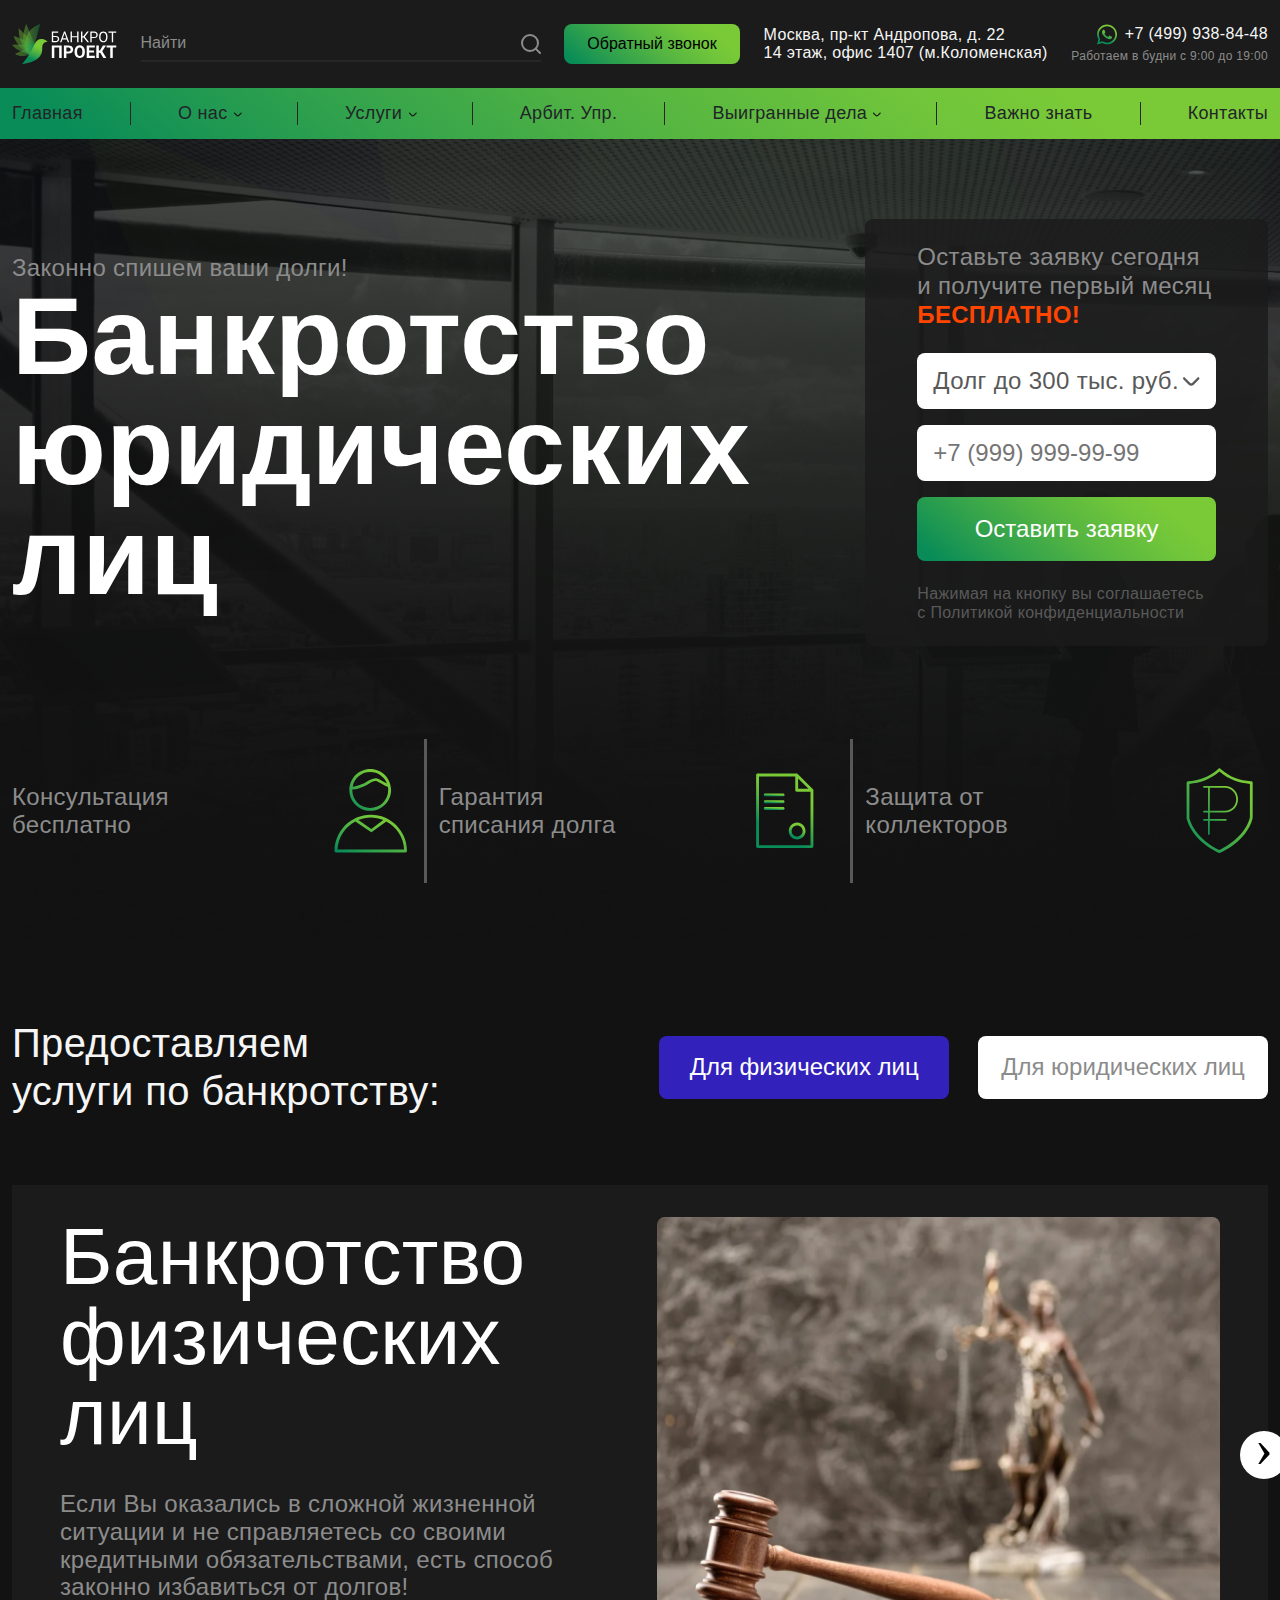
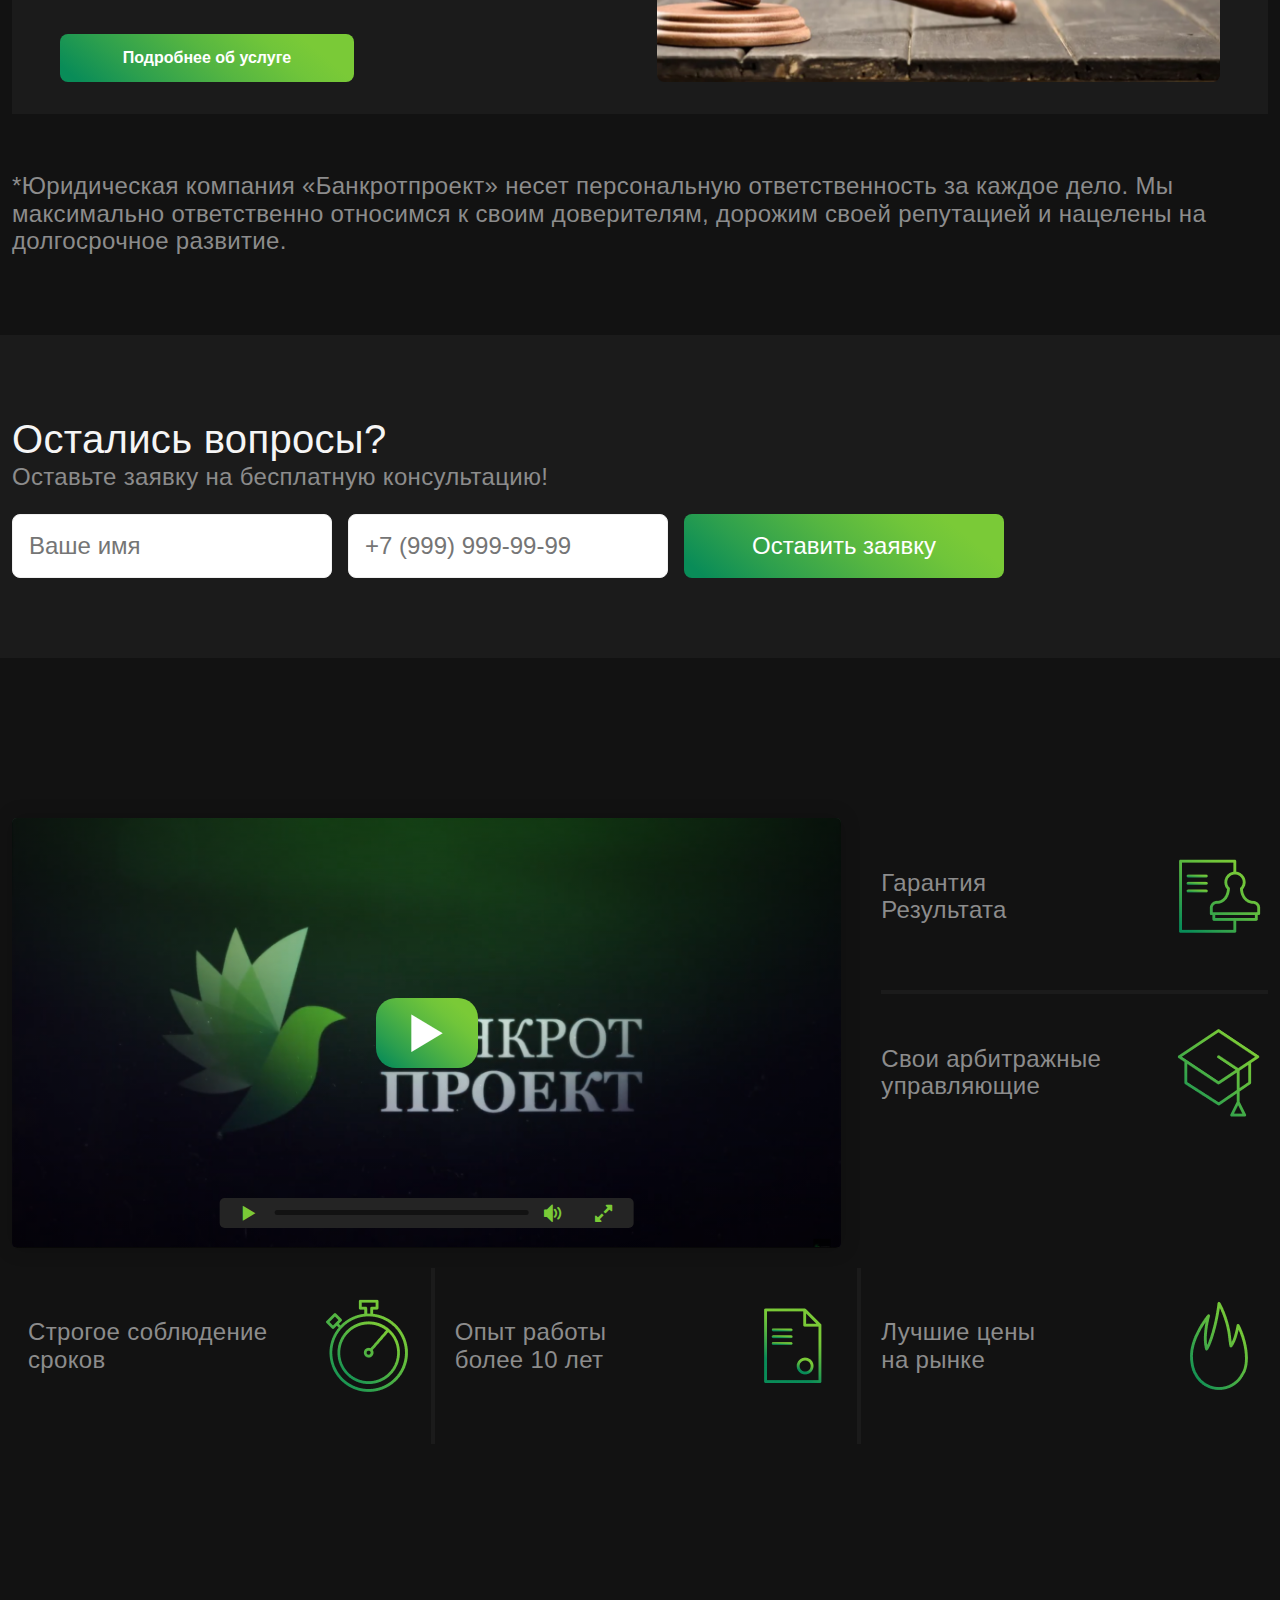
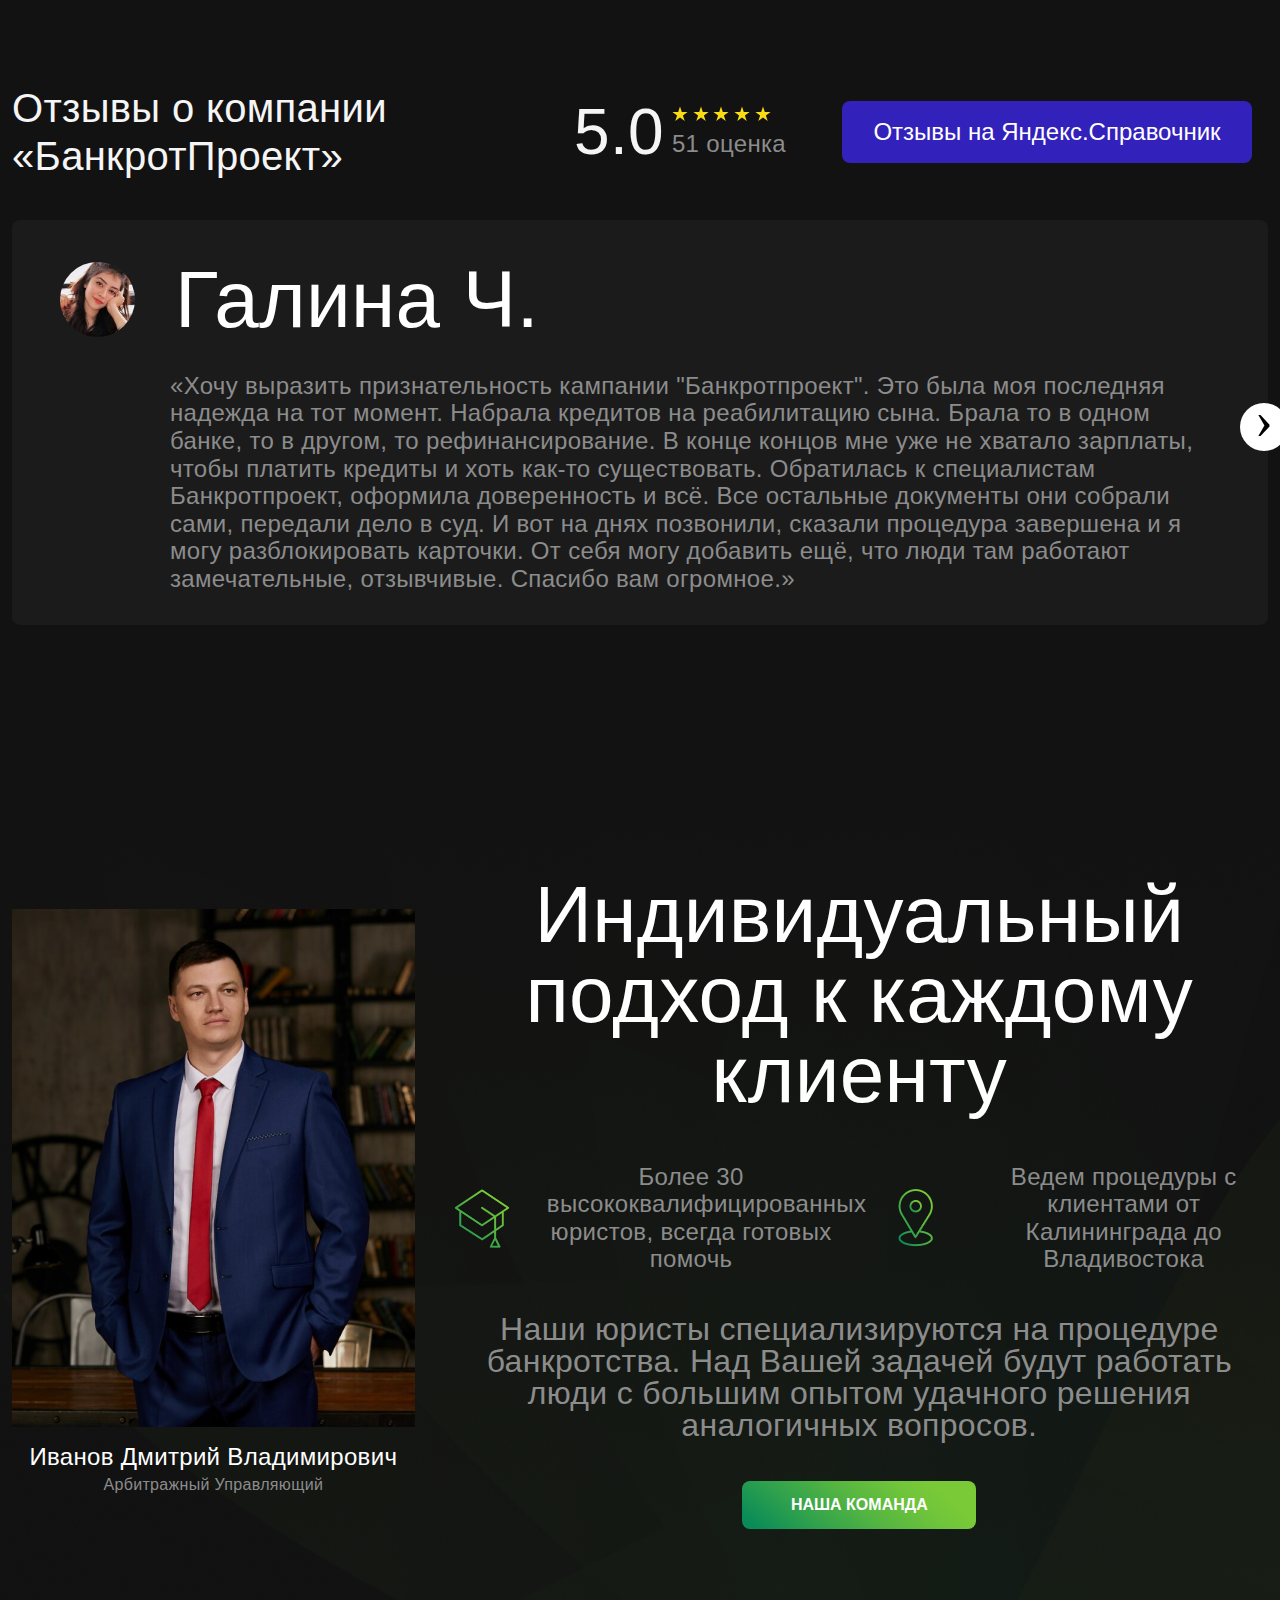
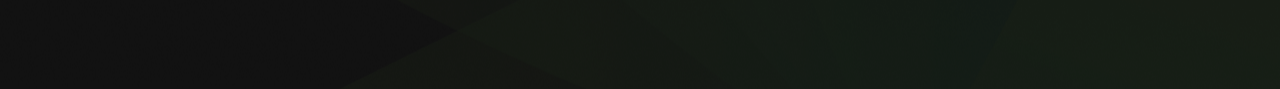
==== commit 9be245e7: "added" ====
--- a/index.html
+++ b/index.html
@@ -8,6 +8,8 @@
     <link rel="shortcut icon" href="assets/images/png/favicon.png" type="image/x-icon">
     <link rel="stylesheet" href="assets/styles/css/bootstrap5.css">
     <link rel="stylesheet" href="assets/styles/css/ckin.css">
+    <link rel="stylesheet" href="assets/styles/css/carousel.css">
+    <link rel="stylesheet" href="assets/styles/css/thema.css">
     <link rel="stylesheet" href="assets/styles/css/main.css">
 </head>
 <body>
@@ -251,57 +253,34 @@
             
             <div class="row">
                 <div class="col-12">
-                    <div id="carouselExampleControls" class="carousel slide position-relative" data-bs-ride="carousel">
-                        <div class="carousel-inner">
-                        <div class="carousel-item  active">
+                    <div class="owl-carousel owl-theme">
+                        <div class="item">
                             <div class="d-flex justify-content-between flex-md-row flex-column-reverse">
-                                <div class="carousel-item-list d-flex align-items-start justify-content-between flex-column">
-                                    <h2 class="carousel__title text-white">Банкротство физических лиц</h2>
-                                    <p class="carousel__text">Если Вы оказались в сложной жизненной ситуации и не справляетесь со своими кредитными обязательствами, есть способ законно избавиться от долгов!</p>
-                                    <button class="carousel__btn text-white">Подробнее об услуге</button>
-                                </div>
-                                <div class="carousel-item-list position-relative">
+                                <div class="owl-carousel-list d-flex align-items-start justify-content-between flex-column">
+                                    <h2 class="owl-carousel__title text-white">Банкротство физических лиц</h2>
+                                    <p class="owl-carousel__text">Если Вы оказались в сложной жизненной ситуации и не справляетесь со своими кредитными обязательствами, есть способ законно избавиться от долгов!</p>
+                                    <button class="owl-carousel__btn text-white">Подробнее об услуге</button>
+                                </div>
+                                <div class="owl-carousel-list position-relative">
                                     <img src="assets/images/png/img1.png" alt="carousel.png" class="carousel__img position-absolute w-100 h-100 top-0 start-0">
                                 </div>
                             </div>
                         </div>
-                        <div class="carousel-item ">
+                        <div class="item">
                             <div class="d-flex justify-content-between flex-md-row flex-column-reverse">
-                                <div class="carousel-item-list d-flex align-items-start justify-content-between flex-column">
-                                    <h2 class="carousel__title text-white">Банкротство физических лиц</h2>
-                                    <p class="carousel__text">Если Вы оказались в сложной жизненной ситуации и не справляетесь со своими кредитными обязательствами, есть способ законно избавиться от долгов!</p>
-                                    <button class="carousel__btn text-white">Подробнее об услуге</button>
-                                </div>
-                                <div class="carousel-item-list position-relative">
-                                    <img src="assets/images/png/video.png" alt="carousel.png" class="carousel__img position-absolute w-100 h-100 top-0 start-0">
-                                </div>
-                            </div>
-                        </div>
-                        <div class="carousel-item ">
-                            <div class="d-flex justify-content-between flex-md-row flex-column-reverse">
-                                <div class="carousel-item-list d-flex align-items-start justify-content-between flex-column">
-                                    <h2 class="carousel__title text-white">Банкротство физических лиц</h2>
-                                    <p class="carousel__text">Если Вы оказались в сложной жизненной ситуации и не справляетесь со своими кредитными обязательствами, есть способ законно избавиться от долгов!</p>
-                                    <button class="carousel__btn text-white">Подробнее об услуге</button>
-                                </div>
-                                <div class="carousel-item-list position-relative">
+                                <div class="owl-carousel-list d-flex align-items-start justify-content-between flex-column">
+                                    <h2 class="owl-carousel__title text-white">Банкротство физических лиц</h2>
+                                    <p class="owl-carousel__text">Если Вы оказались в сложной жизненной ситуации и не справляетесь со своими кредитными обязательствами, есть способ законно избавиться от долгов!</p>
+                                    <button class="owl-carousel__btn text-white">Подробнее об услуге</button>
+                                </div>
+                                <div class="owl-carousel-list position-relative">
                                     <img src="assets/images/png/news1.png" alt="carousel.png" class="carousel__img position-absolute w-100 h-100 top-0 start-0">
                                 </div>
                             </div>
                         </div>
-                        </div>
-                        <!-- <button class="carousel-control-prev" type="button" data-bs-target="#carouselExampleControls" data-bs-slide="prev">
-                        <span class="carousel-control-prev-icon" aria-hidden="true"></span>
-                        <span class="visually-hidden">Previous</span>
-                        </button> -->
-                        <div class="carousel-control-next position-absolute top-50 d-flex align-items-center justify-content-center" data-bs-target="#carouselExampleControls" data-bs-slide="next">
-                            <svg width="14" height="26" viewBox="0 0 14 26" fill="none" xmlns="http://www.w3.org/2000/svg">
-                                <path d="M0.999998 1L13 13L1 25" stroke="#1A1A1A" stroke-width="2" stroke-linecap="round" stroke-linejoin="round"/>
-                            </svg>
-                        </div>
-                    </div>
-                </div>
-            </div>
+                    </div>
+                </div>
+                </div>
 
             <div class="row mt-md-5 mt-4">
                 <div class="col-12">
@@ -376,6 +355,108 @@
                         <p class="project-item__text">Лучшие цены <br> на рынке</p>
                         <img src="assets/images/png/pr5.png" alt="icon.png" class="project-item__png">
                     </div>
+                </div>
+            </div>
+        </div>
+    </section>
+    <!-- End project -->
+
+    <section class="reviews">
+        <div class="container">
+            <div class="row">
+                <div class="col-12 d-flex align-items-start justify-content-between align-items-xl-center flex-xl-row flex-column">
+                    <h2 class="reviews__title">Отзывы о компании <br> «БанкротПроект»</h2>
+                    <div class="reviews-info  mt-4 mt-xl-0">
+                        <div class="d-flex align-items-center flex-column flex-sm-row w-100">
+                            <div class="d-flex align-items-center justify-content-center justify-content-sm-start w-100">
+                                <span class="reviews-info__num">5.0</span>
+                            <div class="ms-2">
+                                <div class="reviews-info-stars">
+                                    <svg width="16" height="17" viewBox="0 0 16 17" fill="none" xmlns="http://www.w3.org/2000/svg">
+                                        <path d="M8 0.5L9.79611 6.02786H15.6085L10.9062 9.44427L12.7023 14.9721L8 11.5557L3.29772 14.9721L5.09383 9.44427L0.391548 6.02786H6.20389L8 0.5Z" fill="#FADB14"/>
+                                    </svg>
+                                    <svg width="16" height="17" viewBox="0 0 16 17" fill="none" xmlns="http://www.w3.org/2000/svg">
+                                        <path d="M8 0.5L9.79611 6.02786H15.6085L10.9062 9.44427L12.7023 14.9721L8 11.5557L3.29772 14.9721L5.09383 9.44427L0.391548 6.02786H6.20389L8 0.5Z" fill="#FADB14"/>
+                                    </svg>
+                                    <svg width="16" height="17" viewBox="0 0 16 17" fill="none" xmlns="http://www.w3.org/2000/svg">
+                                        <path d="M8 0.5L9.79611 6.02786H15.6085L10.9062 9.44427L12.7023 14.9721L8 11.5557L3.29772 14.9721L5.09383 9.44427L0.391548 6.02786H6.20389L8 0.5Z" fill="#FADB14"/>
+                                    </svg>
+                                    <svg width="16" height="17" viewBox="0 0 16 17" fill="none" xmlns="http://www.w3.org/2000/svg">
+                                        <path d="M8 0.5L9.79611 6.02786H15.6085L10.9062 9.44427L12.7023 14.9721L8 11.5557L3.29772 14.9721L5.09383 9.44427L0.391548 6.02786H6.20389L8 0.5Z" fill="#FADB14"/>
+                                    </svg>
+                                    <svg width="16" height="17" viewBox="0 0 16 17" fill="none" xmlns="http://www.w3.org/2000/svg">
+                                        <path d="M8 0.5L9.79611 6.02786H15.6085L10.9062 9.44427L12.7023 14.9721L8 11.5557L3.29772 14.9721L5.09383 9.44427L0.391548 6.02786H6.20389L8 0.5Z" fill="#FADB14"/>
+                                    </svg>
+                                </div>
+                                <span class="reviews-info__grade">51 оценка</span>
+                            </div>
+                            </div>
+                            <div class="w-100 px-3">
+                                <button class="reviews-info__btn">Отзывы на Яндекс.Справочник</button>
+                            </div>
+                        </div>
+                    </div>
+                </div>
+            </div>
+            
+            <div class="row">
+                <div class="col-12">
+                    <div class="owl-carousel owl-theme">
+                        <div class="item">
+                            <div class="d-flex align-items-center">
+                                <div class="user-photo position-relative rounded-circle">
+                                    <img src="assets/images/review.jpg" alt="" class="user-photo__png position-absolute w-100 h-100 top-0 start-0 rounded-circle">
+                                </div>
+                                    <h3 class="user__name">Галина Ч.</h3>
+                            </div>
+                            <div class="owl-carousel-info">
+                                 <p class="review__text">«Хочу выразить признательность кампании "Банкротпроект". Это была моя последняя надежда на тот момент. Набрала кредитов на реабилитацию сына. Брала то в одном банке, то в другом, то рефинансирование. В конце концов мне уже не хватало зарплаты, чтобы платить кредиты и хоть как-то существовать. Обратилась к специалистам Банкротпроект, оформила доверенность и всё. Все остальные документы они собрали сами, передали дело в суд. И вот на днях позвонили, сказали процедура завершена и я могу разблокировать карточки. От себя могу добавить ещё, что люди там работают замечательные, отзывчивые. Спасибо вам огромное.»</p>
+                            </div>
+                        </div>
+                        <div class="item">
+                            <div class="d-flex align-items-center">
+                                <div class="user-photo position-relative rounded-circle">
+                                    <img src="assets/images/review.jpg" alt="" class="user-photo__png position-absolute w-100 h-100 top-0 start-0 rounded-circle">
+                                </div>
+                                    <h3 class="user__name">Лена</h3>
+                            </div>
+                            <div class="owl-carousel-info">
+                                 <p class="review__text">«Хочу выразить признательность кампании "Банкротпроект". Это была моя последняя надежда на тот момент. Набрала кредитов на реабилитацию сына. Брала то в одном банке, то в другом, то рефинансирование. В конце концов мне уже не хватало зарплаты, чтобы платить кредиты и хоть как-то существовать. Обратилась к специалистам Банкротпроект, оформила доверенность и всё. Все остальные документы они собрали сами, передали дело в суд. И вот на днях позвонили, сказали процедура завершена и я могу разблокировать карточки. От себя могу добавить ещё, что люди там работают замечательные, отзывчивые. Спасибо вам огромное.»</p>
+                            </div>
+                        </div>
+                    </div>
+                </div>
+            </div>
+        </div>
+    </section>
+    <!-- End reviews -->
+
+    <section class="our-team">
+        <div class="container">
+            <div class="row d-flex align-items-center">
+                <div class="col-md-4">
+                    <div class="our-team-item">
+                        <div class="meneger position-relative">
+                            <img src="assets/images/png/our-team.png" alt="meneger.png" class="meneger__png position-absolute top-0 start-0 w-100 h-100">
+                        </div>
+                        <h3 class="meneger__name">Иванов Дмитрий Владимирович</h3>
+                        <p class="meneger__info">Арбитражный Управляющий</p>
+                    </div>
+                </div>
+                <div class="col-md-8 ps-0 ps-lg-4 text-center">
+                    <h2 class="our-team__title">Индивидуальный подход к каждому клиенту</h2>
+                    <div class="d-flex flex-wrap flex-sm-nowrap mt-5">
+                        <div class="our-team-list d-flex align-items-center justify-content-between">
+                            <img src="assets/images/png/team1.png" alt="icon.png" class="our-team-list__png">
+                            <p class="our-team-list__text w-75">Более 30 высококвалифицированных юристов, всегда готовых помочь</p>
+                        </div>
+                        <div class="our-team-list d-flex align-items-center justify-content-between ms-0 ms-sm-5 mt-4 mt-sm-0">
+                            <img src="assets/images/png/team2.png" alt="icon.png" class="our-team-list__png">
+                            <p class="our-team-list__text w-75">Ведем процедуры с клиентами от Калининграда до Владивостока</p>
+                        </div>
+                    </div>
+                    <p class="our-team__text">Наши юристы специализируются на процедуре банкротства. Над Вашей задачей будут работать люди с большим опытом удачного решения аналогичных вопросов.</p>
+                    <button class="our-team__btn">Наша команда</button>
                 </div>
             </div>
         </div>
@@ -401,7 +482,7 @@
 
     <script src="assets/js/plugins/jquery.js"></script>
     <script src="assets/js/plugins/mask.js"></script>
-    <script src="assets/js/plugins/bootstrap.js"></script>
+    <script src="assets/js/plugins/carousel.js"></script>
     <script src="assets/js/plugins/ckin.js"></script>
     <script src="assets/js/index.js"></script>
 </body>
--- a/assets/styles/css/carousel.css
+++ b/assets/styles/css/carousel.css
@@ -0,0 +1,6 @@
+/**
+ * Owl Carousel v2.3.4
+ * Copyright 2013-2018 David Deutsch
+ * Licensed under: SEE LICENSE IN https://github.com/OwlCarousel2/OwlCarousel2/blob/master/LICENSE
+ */
+ .owl-carousel,.owl-carousel .owl-item{-webkit-tap-highlight-color:transparent;position:relative}.owl-carousel{display:none;width:100%;z-index:1}.owl-carousel .owl-stage{position:relative;-ms-touch-action:pan-Y;touch-action:manipulation;-moz-backface-visibility:hidden}.owl-carousel .owl-stage:after{content:".";display:block;clear:both;visibility:hidden;line-height:0;height:0}.owl-carousel .owl-stage-outer{position:relative;overflow:hidden;-webkit-transform:translate3d(0,0,0)}.owl-carousel .owl-item,.owl-carousel .owl-wrapper{-webkit-backface-visibility:hidden;-moz-backface-visibility:hidden;-ms-backface-visibility:hidden;-webkit-transform:translate3d(0,0,0);-moz-transform:translate3d(0,0,0);-ms-transform:translate3d(0,0,0)}.owl-carousel .owl-item{min-height:1px;float:left;-webkit-backface-visibility:hidden;-webkit-touch-callout:none}.owl-carousel .owl-item img{display:block;width:100%}.owl-carousel .owl-dots.disabled,.owl-carousel .owl-nav.disabled{display:none}.no-js .owl-carousel,.owl-carousel.owl-loaded{display:block}.owl-carousel .owl-dot,.owl-carousel .owl-nav .owl-next,.owl-carousel .owl-nav .owl-prev{cursor:pointer;-webkit-user-select:none;-khtml-user-select:none;-moz-user-select:none;-ms-user-select:none;user-select:none}.owl-carousel .owl-nav button.owl-next,.owl-carousel .owl-nav button.owl-prev,.owl-carousel button.owl-dot{background:0 0;color:inherit;border:none;padding:0!important;font:inherit}.owl-carousel.owl-loading{opacity:0;display:block}.owl-carousel.owl-hidden{opacity:0}.owl-carousel.owl-refresh .owl-item{visibility:hidden}.owl-carousel.owl-drag .owl-item{-ms-touch-action:pan-y;touch-action:pan-y;-webkit-user-select:none;-moz-user-select:none;-ms-user-select:none;user-select:none}.owl-carousel.owl-grab{cursor:move;cursor:grab}.owl-carousel.owl-rtl{direction:rtl}.owl-carousel.owl-rtl .owl-item{float:right}.owl-carousel .animated{animation-duration:1s;animation-fill-mode:both}.owl-carousel .owl-animated-in{z-index:0}.owl-carousel .owl-animated-out{z-index:1}.owl-carousel .fadeOut{animation-name:fadeOut}@keyframes fadeOut{0%{opacity:1}100%{opacity:0}}.owl-height{transition:height .5s ease-in-out}.owl-carousel .owl-item .owl-lazy{opacity:0;transition:opacity .4s ease}.owl-carousel .owl-item .owl-lazy:not([src]),.owl-carousel .owl-item .owl-lazy[src^=""]{max-height:0}.owl-carousel .owl-item img.owl-lazy{transform-style:preserve-3d}.owl-carousel .owl-video-wrapper{position:relative;height:100%;background:#000}.owl-carousel .owl-video-play-icon{position:absolute;height:80px;width:80px;left:50%;top:50%;margin-left:-40px;margin-top:-40px;background:url(owl.video.play.png) no-repeat;cursor:pointer;z-index:1;-webkit-backface-visibility:hidden;transition:transform .1s ease}.owl-carousel .owl-video-play-icon:hover{-ms-transform:scale(1.3,1.3);transform:scale(1.3,1.3)}.owl-carousel .owl-video-playing .owl-video-play-icon,.owl-carousel .owl-video-playing .owl-video-tn{display:none}.owl-carousel .owl-video-tn{opacity:0;height:100%;background-position:center center;background-repeat:no-repeat;background-size:contain;transition:opacity .4s ease}.owl-carousel .owl-video-frame{position:relative;z-index:1;height:100%;width:100%}--- a/assets/styles/css/thema.css
+++ b/assets/styles/css/thema.css
@@ -0,0 +1,6 @@
+/**
+ * Owl Carousel v2.3.4
+ * Copyright 2013-2018 David Deutsch
+ * Licensed under: SEE LICENSE IN https://github.com/OwlCarousel2/OwlCarousel2/blob/master/LICENSE
+ */
+ .owl-theme .owl-dots,.owl-theme .owl-nav{text-align:center;-webkit-tap-highlight-color:transparent}.owl-theme .owl-nav{margin-top:10px}.owl-theme .owl-nav [class*=owl-]{color:#FFF;font-size:14px;margin:5px;padding:4px 7px;background:#D6D6D6;display:inline-block;cursor:pointer;border-radius:3px}.owl-theme .owl-nav [class*=owl-]:hover{background:#869791;color:#FFF;text-decoration:none}.owl-theme .owl-nav .disabled{opacity:.5;cursor:default}.owl-theme .owl-nav.disabled+.owl-dots{margin-top:10px}.owl-theme .owl-dots .owl-dot{display:inline-block;zoom:1}.owl-theme .owl-dots .owl-dot span{width:10px;height:10px;margin:5px 7px;background:#D6D6D6;display:block;-webkit-backface-visibility:visible;transition:opacity .2s ease;border-radius:30px}.owl-theme .owl-dots .owl-dot.active span,.owl-theme .owl-dots .owl-dot:hover span{background:#869791}--- a/assets/styles/css/main.css
+++ b/assets/styles/css/main.css
@@ -1,12 +1,13 @@
 :root {
   --white: #fff;
-  --black: rgba(18, 18, 18, 1);
+  --black: #121212;
   --dark: #1B1B1B;
   --gray: #8C8C8C;
   --gray-light: #F5F5F5;
   --gray-dark: rgba(38, 38, 38, 1);
   --green: #7ACA37;
-  --liner-gradient: linear-gradient(220.19deg, #7ACA37 15.98%, #70C53A 28.3%, #56B641 48.98%, #2C9F4E 75.34%, #098C58 94.49%);
+  --gradient-blue: linear-gradient(0deg, #3321BC, #3321BC);
+  --gradient-green: linear-gradient(220.19deg, #7ACA37 15.98%, #70C53A 28.3%, #56B641 48.98%, #2C9F4E 75.34%, #098C58 94.49%);
 }
 
 *, *::after, *::before {
@@ -51,7 +52,7 @@
   cursor: pointer;
   -webkit-border-radius: 8px;
           border-radius: 8px;
-  background: var(--liner-gradient);
+  background: var(--gradient-green);
   -webkit-transition: .3s;
   -o-transition: .3s;
   transition: .3s;
@@ -167,7 +168,7 @@
 
 .header-sub {
   padding: 12px 0;
-  background: var(--liner-gradient);
+  background: var(--gradient-green);
   position: relative;
   z-index: 5;
 }
@@ -219,7 +220,7 @@
   width: 180px;
   height: auto;
   padding: 20px 10px;
-  background: var(--liner-gradient);
+  background: var(--gradient-green);
   text-align: center;
   -webkit-border-bottom-left-radius: 5px;
           border-bottom-left-radius: 5px;
@@ -458,72 +459,92 @@
   color: #fff;
 }
 
-.slider .carousel {
+.slider .owl-carousel {
   margin-top: 70px;
 }
 
-.slider .carousel-item {
+.slider .owl-carousel .item {
   background-color: var(--dark);
   padding: 32px 48px;
 }
 
-.slider .carousel-item-list {
+.slider .owl-carousel-list {
   width: 48.5%;
   height: 465px;
 }
 
-.slider .carousel__img {
+.slider .owl-carousel__img {
   -o-object-fit: cover;
      object-fit: cover;
   -webkit-border-radius: 8px;
           border-radius: 8px;
 }
 
-.slider .carousel__title {
+.slider .owl-carousel__title {
   font-size: 80px;
   line-height: 80px;
   font-weight: 500;
 }
 
-.slider .carousel__text {
+.slider .owl-carousel__text {
   font-size: 24px;
   font-weight: 500;
   color: var(--gray);
 }
 
-.slider .carousel__btn {
+.slider .owl-carousel__btn {
   width: 294px;
   height: 48px;
   font-weight: 700;
 }
 
-.slider .carousel-control-next {
+.slider__sub-text {
+  color: var(--gray);
+  font-size: 24px;
+  font-weight: 400;
+}
+
+.owl-nav button {
   width: 48px;
   height: 48px;
-  -webkit-border-radius: 50%;
-          border-radius: 50%;
-  background: #fff;
-  color: var(--gray-dark);
-  opacity: 1;
+  background: #fff !important;
+  -webkit-border-radius: 50% !important;
+          border-radius: 50% !important;
+  position: absolute;
+  top: 50%;
   -webkit-transform: translateY(-50%);
       -ms-transform: translateY(-50%);
           transform: translateY(-50%);
-  right: 24px;
-  cursor: pointer;
-}
-
-.slider .carousel-control-next:hover {
-  background: var(--liner-gradient);
-}
-
-.slider .carousel-control-next:hover path {
-  stroke: #fff;
-}
-
-.slider__sub-text {
-  color: var(--gray);
-  font-size: 24px;
-  font-weight: 400;
+  font-size: 55px !important;
+  color: #000 !important;
+  outline: none !important;
+}
+
+.owl-nav button span {
+  position: absolute;
+  top: 0%;
+  -webkit-transform: translateY(-50%);
+      -ms-transform: translateY(-50%);
+          transform: translateY(-50%);
+  display: block;
+  width: 48px !important;
+  height: 48px !important;
+  z-index: 99;
+  font-family: serif;
+  font-weight: 100;
+}
+
+.owl-nav button:hover {
+  background: var(--gradient-green) !important;
+  color: #fff !important;
+}
+
+.owl-prev {
+  opacity: 0;
+}
+
+.owl-next {
+  right: -25px;
 }
 
 .questions {
@@ -574,7 +595,7 @@
   height: 70px;
   -webkit-border-radius: 20px;
           border-radius: 20px;
-  background: var(--liner-gradient);
+  background: var(--gradient-green);
   display: -webkit-box;
   display: -webkit-flex;
   display: -ms-flexbox;
@@ -610,7 +631,7 @@
 }
 
 .project .compact__controls .progress__filled {
-  background: var(--liner-gradient);
+  background: var(--gradient-green);
 }
 
 .project-item {
@@ -640,6 +661,143 @@
   right: -20px;
   width: 4px;
   height: 100%;
+}
+
+.reviews {
+  padding: 80px 0 160px 0;
+  background-color: var(--black);
+}
+
+.reviews__title {
+  font-size: 40px;
+  line-height: 48px;
+  color: var(--gray-light);
+}
+
+.reviews-info {
+  font-weight: 400;
+}
+
+.reviews-info__num {
+  font-size: 64px;
+  color: var(--gray-light);
+}
+
+.reviews-info__grade {
+  font-size: 24px;
+  color: var(--gray);
+}
+
+.reviews-info__btn {
+  width: 410px;
+  height: 62px;
+  background: var(--gradient-blue);
+  color: var(--white);
+  font-size: 24px;
+  margin-left: 40px;
+}
+
+.reviews .owl-carousel {
+  margin-top: 40px;
+}
+
+.reviews .owl-carousel .item {
+  padding: 32px 48px;
+  background-color: var(--dark);
+  -webkit-border-radius: 8px;
+          border-radius: 8px;
+}
+
+.reviews .owl-carousel .item .user-photo {
+  width: 75px;
+  height: 75px;
+}
+
+.reviews .owl-carousel .item .user-photo__png {
+  -o-object-fit: cover;
+     object-fit: cover;
+}
+
+.reviews .owl-carousel .item .user__name {
+  font-size: 80px;
+  color: var(--white);
+  margin-left: 40px;
+}
+
+.reviews .owl-carousel-info {
+  padding-left: 110px;
+  font-weight: 500;
+  margin-top: 24px;
+}
+
+.reviews .owl-carousel-info .review__text {
+  font-size: 24px;
+  color: var(--gray);
+}
+
+.reviews .owl-carousel-control-next {
+  right: -24px;
+}
+
+.our-team {
+  padding: 80px 0 160px 0;
+  background-image: url("../../images/png/comand.png");
+}
+
+.our-team .meneger {
+  width: 100%;
+  height: 518px;
+  font-weight: 400;
+}
+
+.our-team .meneger__png {
+  -o-object-fit: cover;
+     object-fit: cover;
+}
+
+.our-team .meneger__name {
+  font-size: 24px;
+  color: var(--white);
+  text-align: center;
+  margin-top: 16px;
+}
+
+.our-team .meneger__info {
+  color: var(--gray);
+  text-align: center;
+  margin-top: 5px;
+}
+
+.our-team__title {
+  font-size: 80px;
+  font-weight: 500;
+  line-height: 80px;
+  color: var(--white);
+}
+
+.our-team__text {
+  font-size: 32px;
+  font-weight: 500;
+  line-height: 32px;
+  color: var(--gray);
+  margin: 40px 0;
+}
+
+.our-team-list {
+  width: 50%;
+}
+
+.our-team-list__text {
+  font-size: 24px;
+  color: var(--gray);
+}
+
+.our-team__btn {
+  width: 234px;
+  height: 48px;
+  font-weight: 700;
+  text-transform: uppercase;
+  color: var(--white);
 }
 
 .modal-content {
@@ -725,30 +883,50 @@
     height: 50px;
     font-size: 18px;
   }
-  .slider .carousel {
+  .slider .owl-carousel {
     margin-top: 70px;
   }
-  .slider .carousel-item {
+  .slider .owl-carousel .item {
     background-color: #1b1b1b;
     padding: 20px 25px;
   }
-  .slider .carousel-item-list {
+  .slider .owl-carousel-list {
     width: 48.5%;
     height: 350px;
   }
-  .slider .carousel__title {
+  .slider .owl-carousel__title {
     font-size: 50px;
     line-height: 55px;
   }
-  .slider .carousel__text {
+  .slider .owl-carousel__text {
     font-size: 20px;
   }
-  .slider .carousel__btn {
+  .slider .owl-carousel__btn {
     width: 250px;
     height: 50px;
   }
-  .slider .carousel-control-next {
+  .carousel-control-next {
     right: 0px;
+  }
+  .our-team .meneger {
+    height: 450px;
+  }
+  .our-team .meneger__name {
+    font-size: 20px;
+  }
+  .our-team .meneger__info {
+    font-size: 14px;
+  }
+  .our-team__title {
+    font-size: 50px;
+    line-height: 50px;
+  }
+  .our-team__text {
+    font-size: 18px;
+    line-height: 26px;
+  }
+  .our-team-list__text {
+    font-size: 18px;
   }
 }
 
@@ -805,6 +983,38 @@
     width: 100%;
     height: 4px;
   }
+  .reviews {
+    padding: 80px 0 160px 0;
+  }
+  .reviews__title {
+    font-size: 40px;
+    line-height: 48px;
+  }
+  .reviews-info {
+    width: 100%;
+  }
+  .reviews-info__num {
+    font-size: 55px;
+  }
+  .reviews-info__grade {
+    font-size: 24px;
+  }
+  .reviews-info__btn {
+    width: auto;
+    padding: 0 10px;
+    height: 50px;
+    font-size: 18px;
+    margin-left: 0px;
+  }
+  .reviews .owl-carousel .item {
+    padding: 24px;
+  }
+  .reviews .owl-carousel .item .user__name {
+    font-size: 40px;
+  }
+  .reviews .owl-carousel-info .review__text {
+    font-size: 16px;
+  }
 }
 
 @media screen and (max-width: 768px) {
@@ -846,29 +1056,56 @@
     height: 50px;
     font-size: 18px;
   }
-  .slider .carousel-item {
+  .slider .owl-carousel .item {
     padding: 20px 15px;
   }
-  .slider .carousel-item-list {
+  .slider .owl-carousel-list {
     width: 100%;
     height: auto;
   }
-  .slider .carousel-item-list:nth-child(2) {
+  .slider .owl-carousel-list:nth-child(2) {
     height: 300px;
   }
-  .slider .carousel__title {
+  .slider .owl-carousel__title {
     font-size: 40px;
     line-height: 45px;
     margin: 15px 0;
   }
-  .slider .carousel__text {
+  .slider .owl-carousel__text {
     font-size: 20px;
   }
-  .slider .carousel__btn {
+  .slider .owl-carousel__btn {
     margin-top: 20px;
   }
-  .slider .carousel-control-next {
-    right: 0px;
+  .owl-next {
+    right: -15px;
+  }
+  .our-team .meneger {
+    width: 50%;
+    height: 400px;
+    margin-left: auto;
+    margin-right: auto;
+  }
+  .our-team .meneger__name {
+    font-size: 24px;
+  }
+  .our-team .meneger__info {
+    font-size: 16px;
+  }
+  .our-team__title {
+    font-size: 32px;
+    line-height: 32px;
+    margin-top: 24px;
+  }
+  .our-team__text {
+    font-size: 18px;
+    line-height: 26px;
+  }
+  .our-team-list__text {
+    font-size: 16px;
+  }
+  .our-team__btn {
+    width: 90%;
   }
 }
 
@@ -916,30 +1153,30 @@
   .slider-btns {
     width: 100%;
   }
-  .slider .carousel-item {
+  .slider .owl-carousel .item {
     padding: 24px;
   }
-  .slider .carousel-item-list:nth-child(2) {
+  .slider .owl-carousel-list:nth-child(2) {
     height: 200px;
   }
-  .slider .carousel__title {
+  .slider .owl-carousel__title {
     font-size: 32px;
     line-height: 40px;
     margin: 15px 0;
   }
-  .slider .carousel__text {
-    font-size: 16px;
-  }
-  .slider .carousel__btn {
+  .slider .owl-carousel__text {
+    font-size: 16px;
+  }
+  .slider .owl-carousel__btn {
     width: 100%;
     font-size: 16px;
     margin-top: 20px;
   }
-  .slider .carousel-control-next {
+  .slider__sub-text {
+    font-size: 16px;
+  }
+  .carousel-control-next {
     right: 0px;
-  }
-  .slider__sub-text {
-    font-size: 16px;
   }
   .questions__title {
     font-size: 32px;
@@ -972,4 +1209,61 @@
   .project .compact__controls .progress {
     height: 4px;
   }
-}
+  .reviews {
+    padding: 80px 0;
+    position: relative;
+  }
+  .reviews__title {
+    font-size: 32px;
+    line-height: 38px;
+  }
+  .reviews-info {
+    position: absolute;
+    left: 0;
+    bottom: 30px;
+  }
+  .reviews-info__num {
+    font-size: 64px;
+  }
+  .reviews-info__btn {
+    width: 100% !important;
+    height: 50px;
+    font-size: 16px;
+    margin-left: 0;
+  }
+  .reviews .owl-carousel {
+    margin-bottom: 130px;
+  }
+  .reviews .owl-carousel .item {
+    padding: 24px;
+  }
+  .reviews .owl-carousel .item .user__name {
+    font-size: 32px;
+    margin-left: 10px;
+  }
+  .reviews .owl-carousel-info {
+    padding-left: 0;
+  }
+  .reviews .owl-carousel-info .review__text {
+    font-size: 16px;
+  }
+  .our-team .meneger {
+    width: 75%;
+  }
+  .our-team-list {
+    width: 100%;
+    text-align: start;
+  }
+  .our-team-list__text {
+    font-size: 16px;
+  }
+  .our-team__btn {
+    width: 90%;
+  }
+}
+
+@media screen and (max-width: 420px) {
+  .our-team .meneger {
+    width: 90%;
+  }
+}
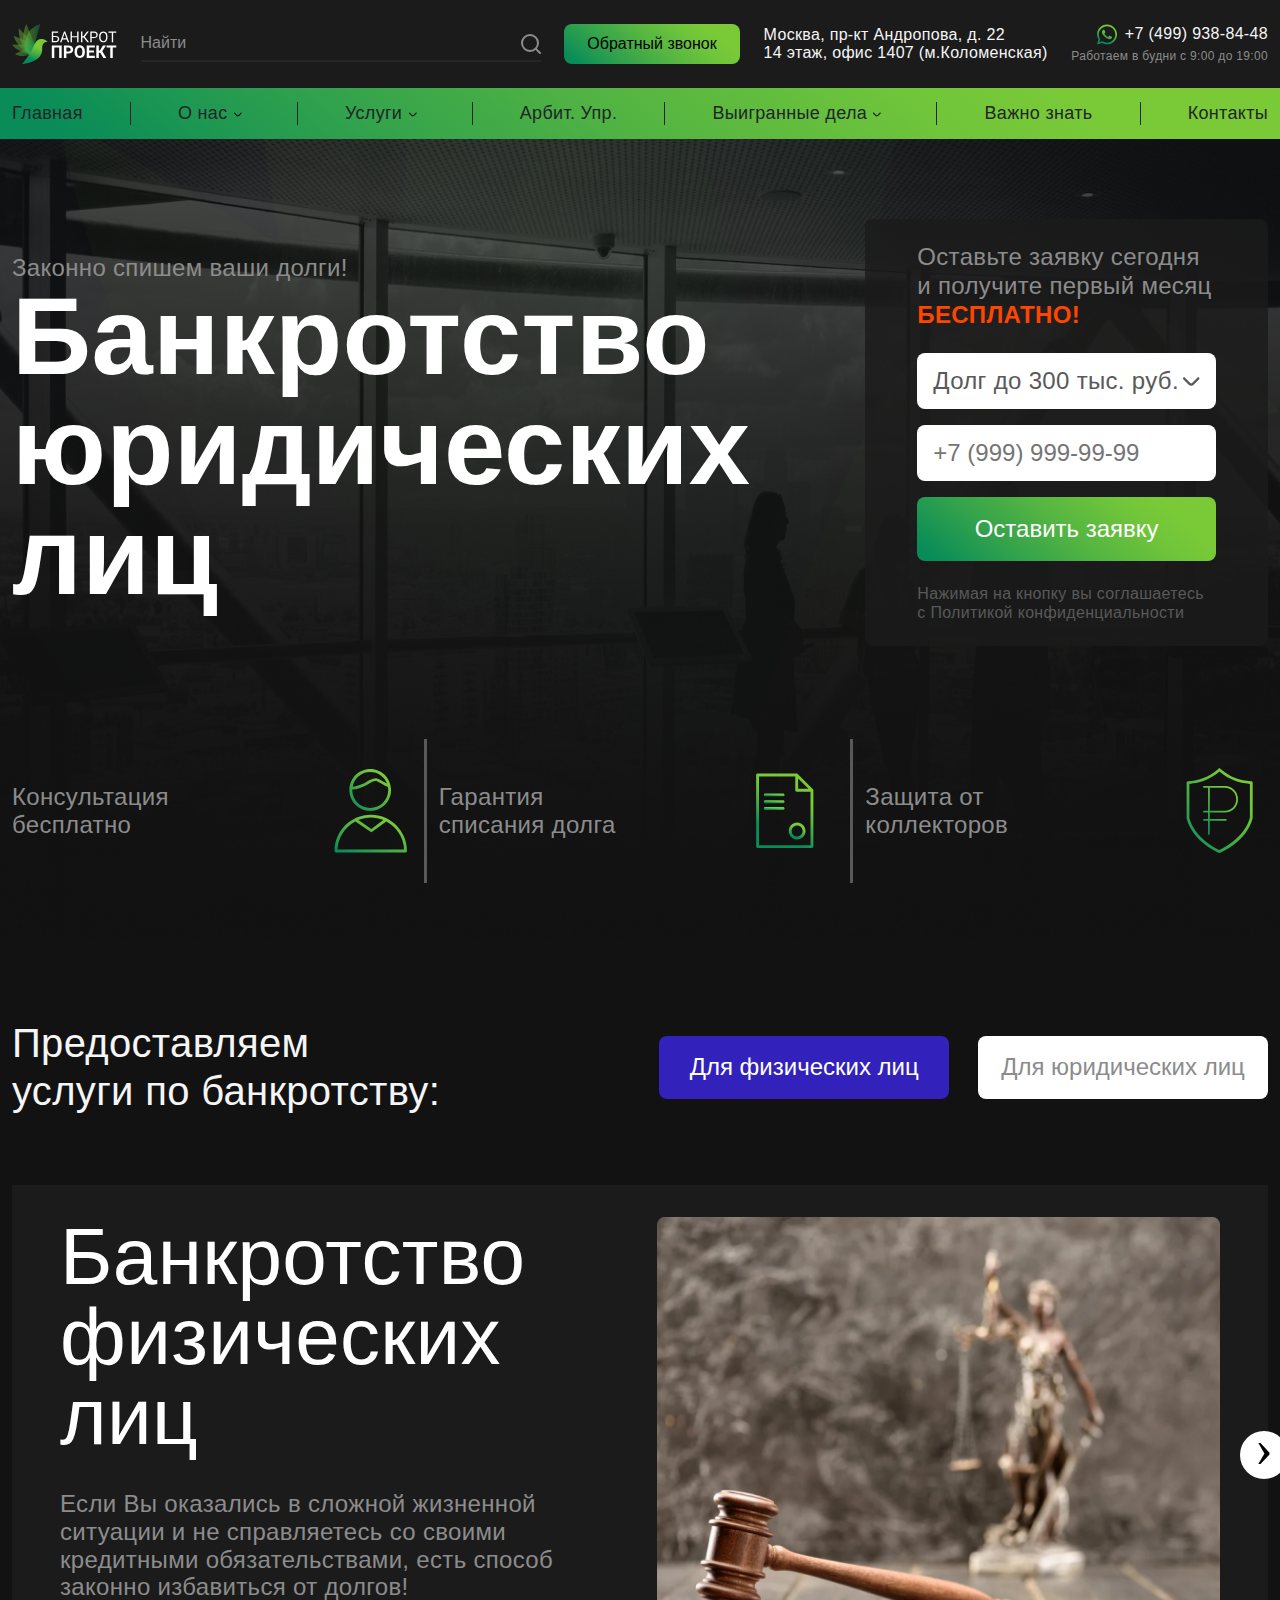
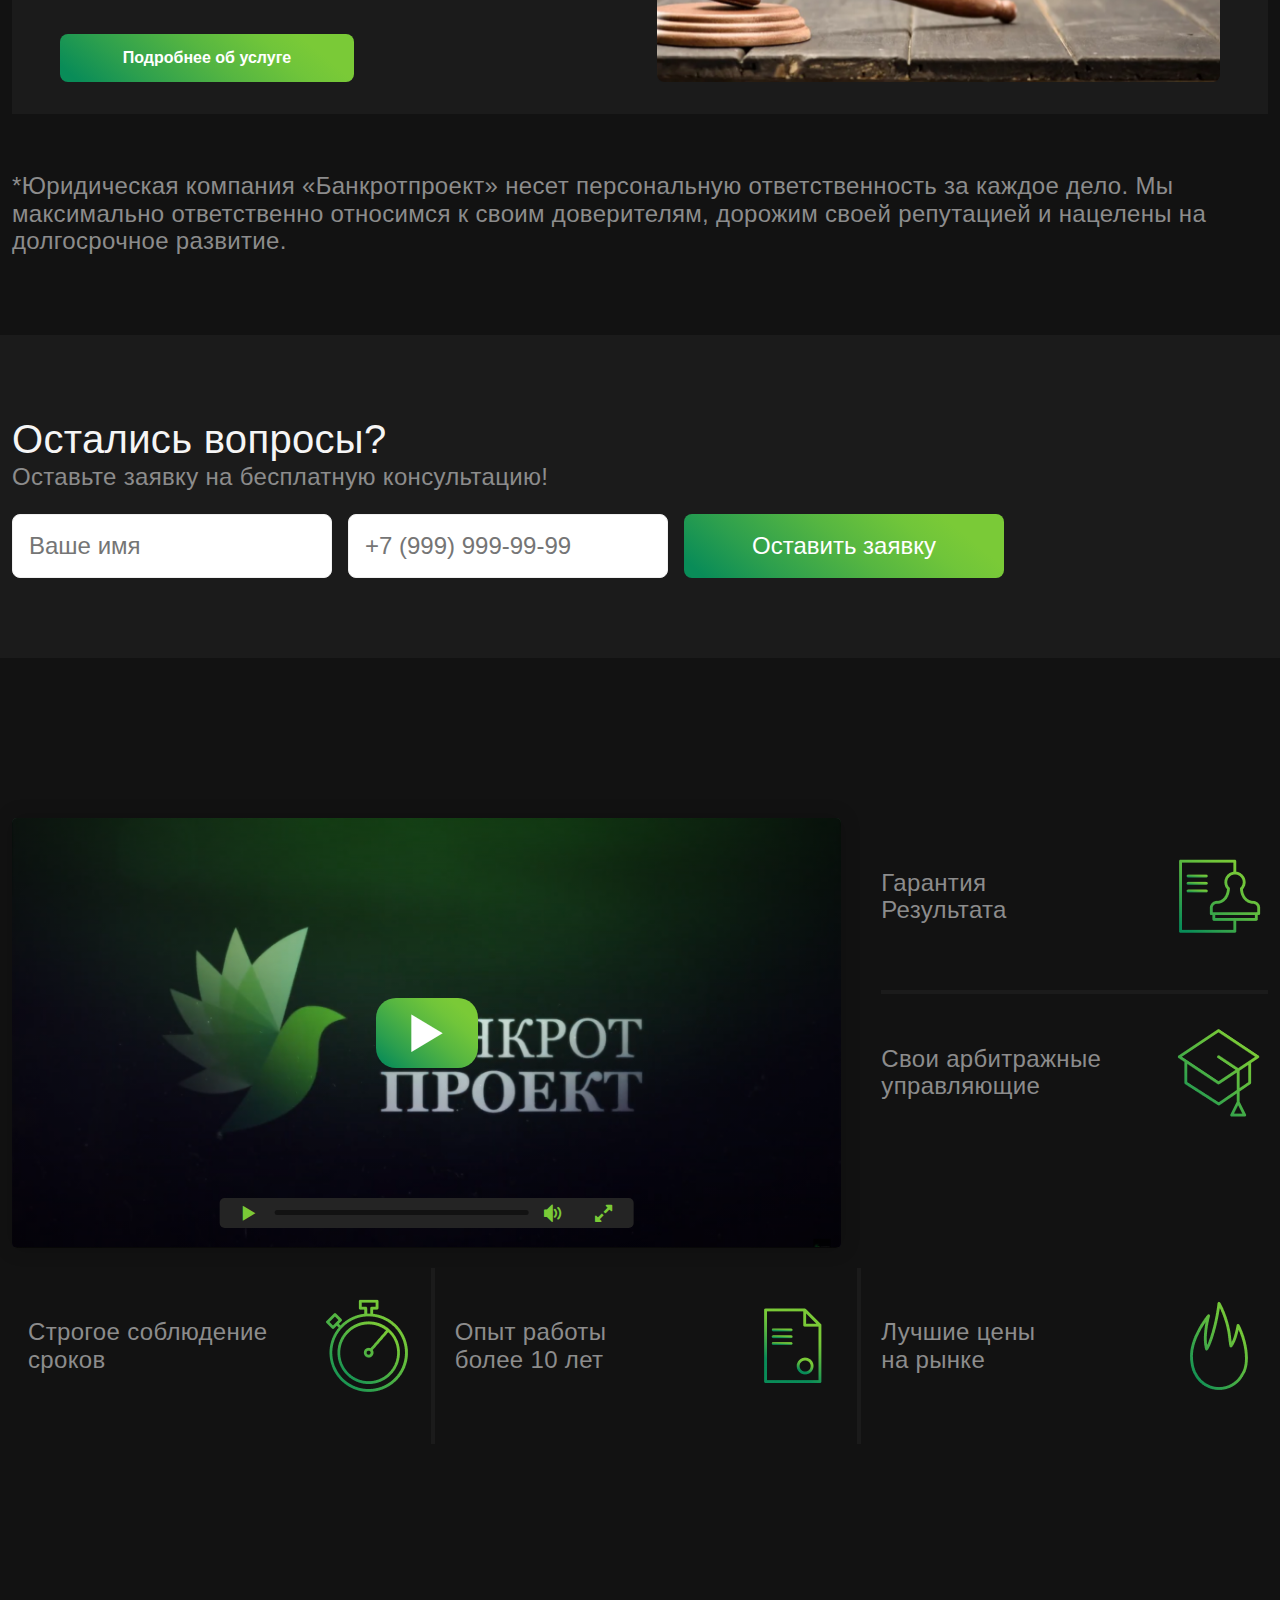
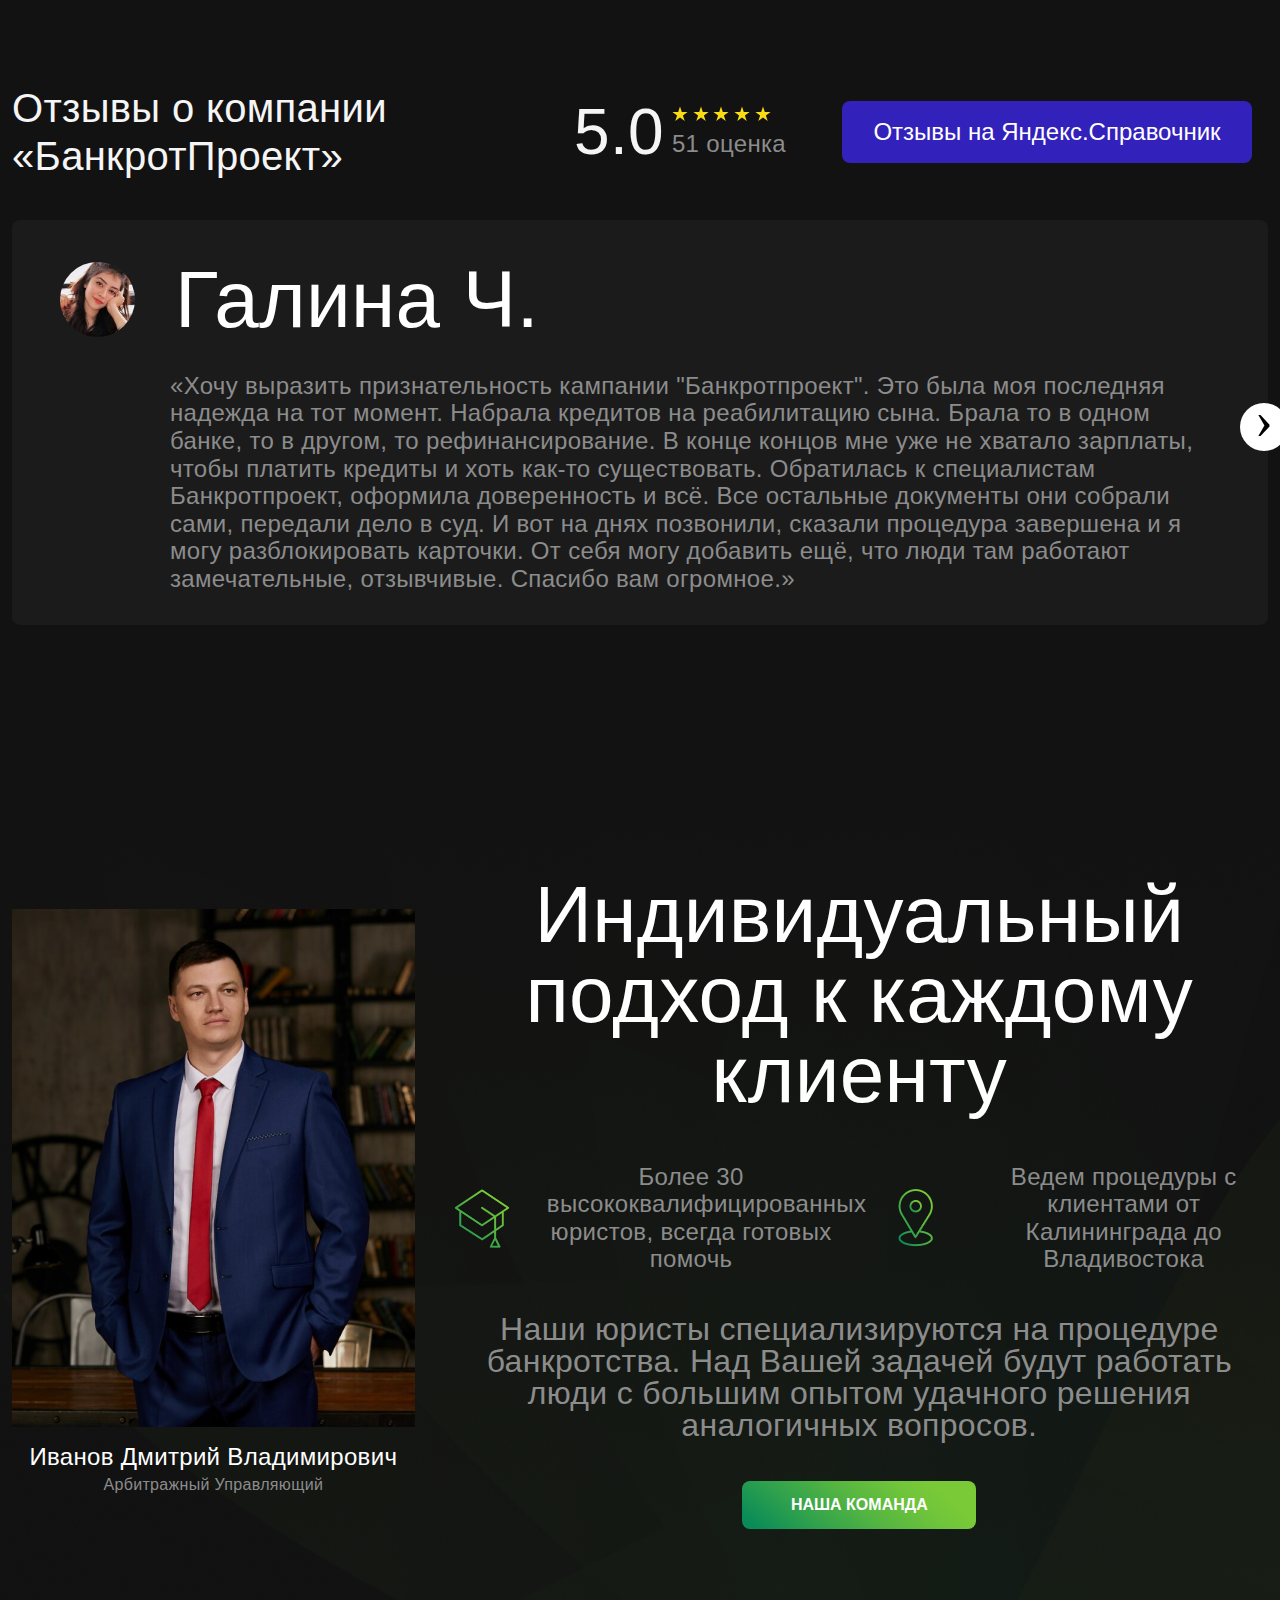
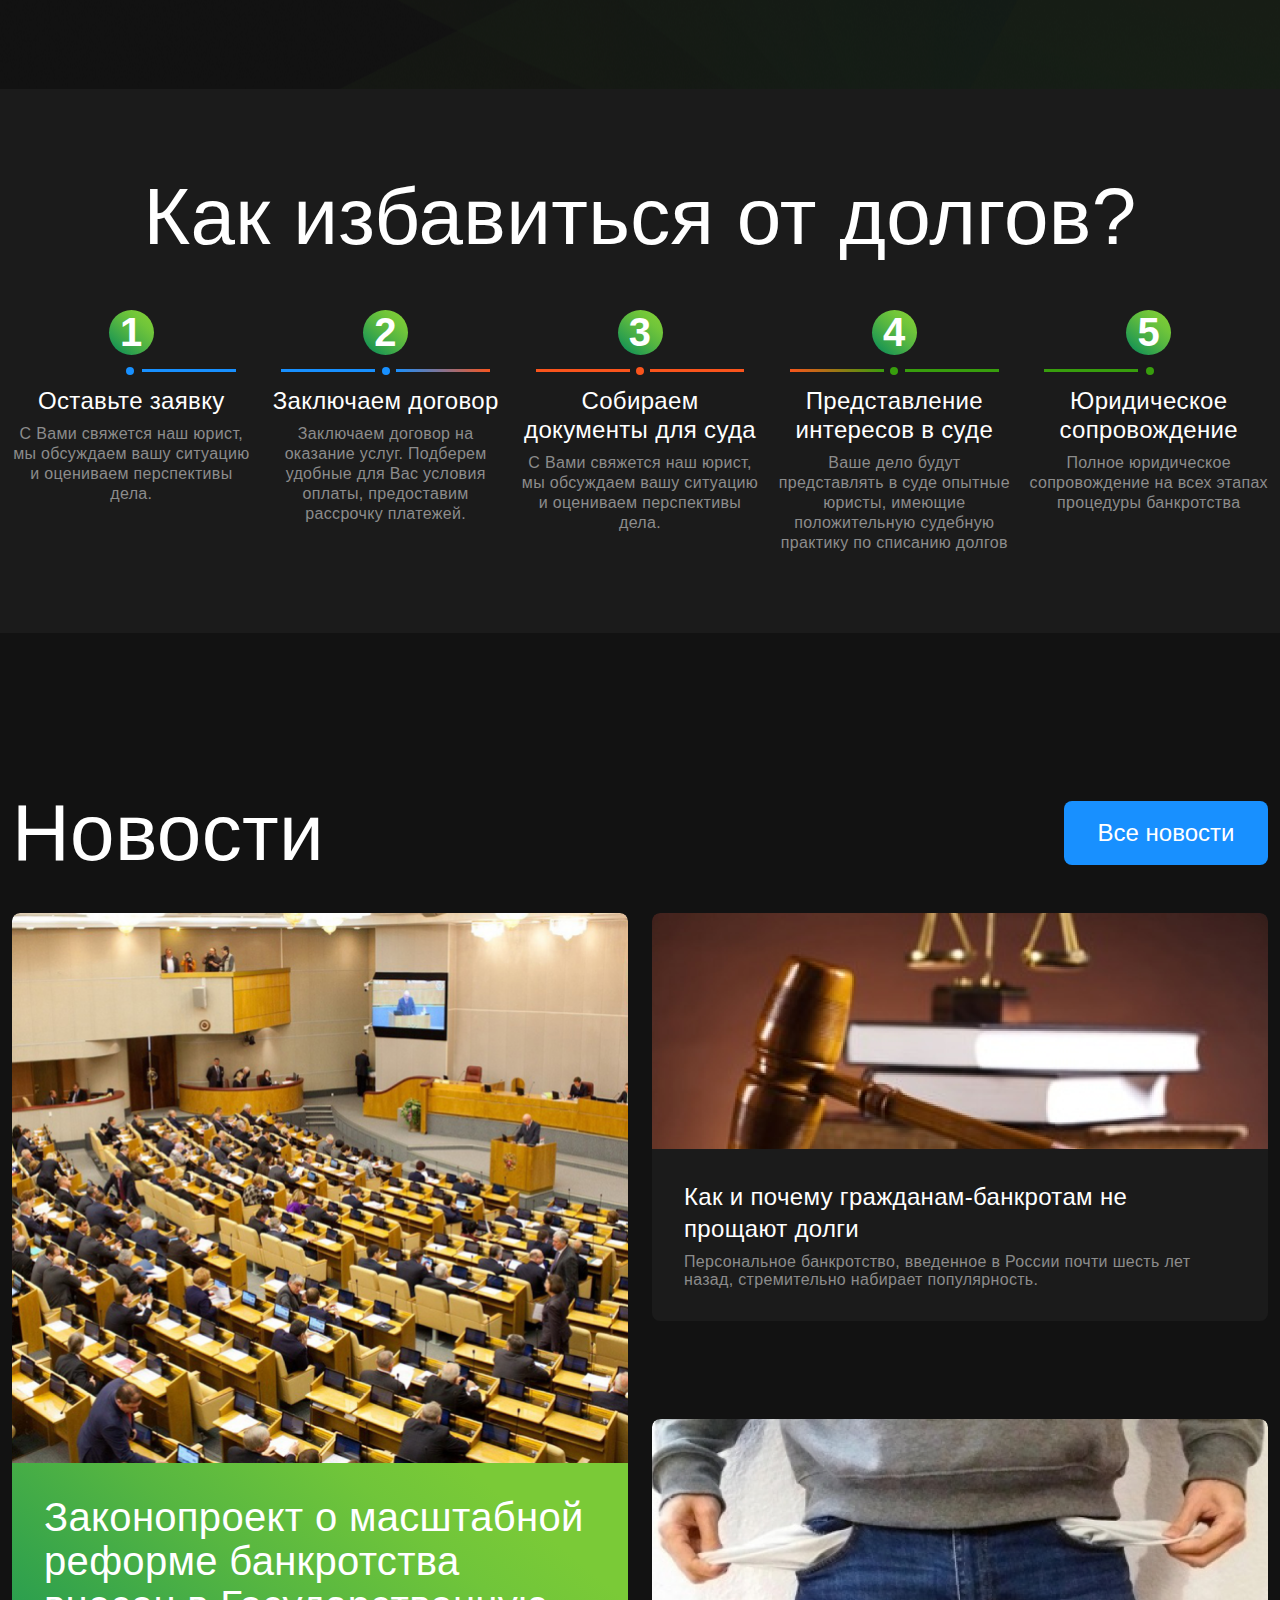
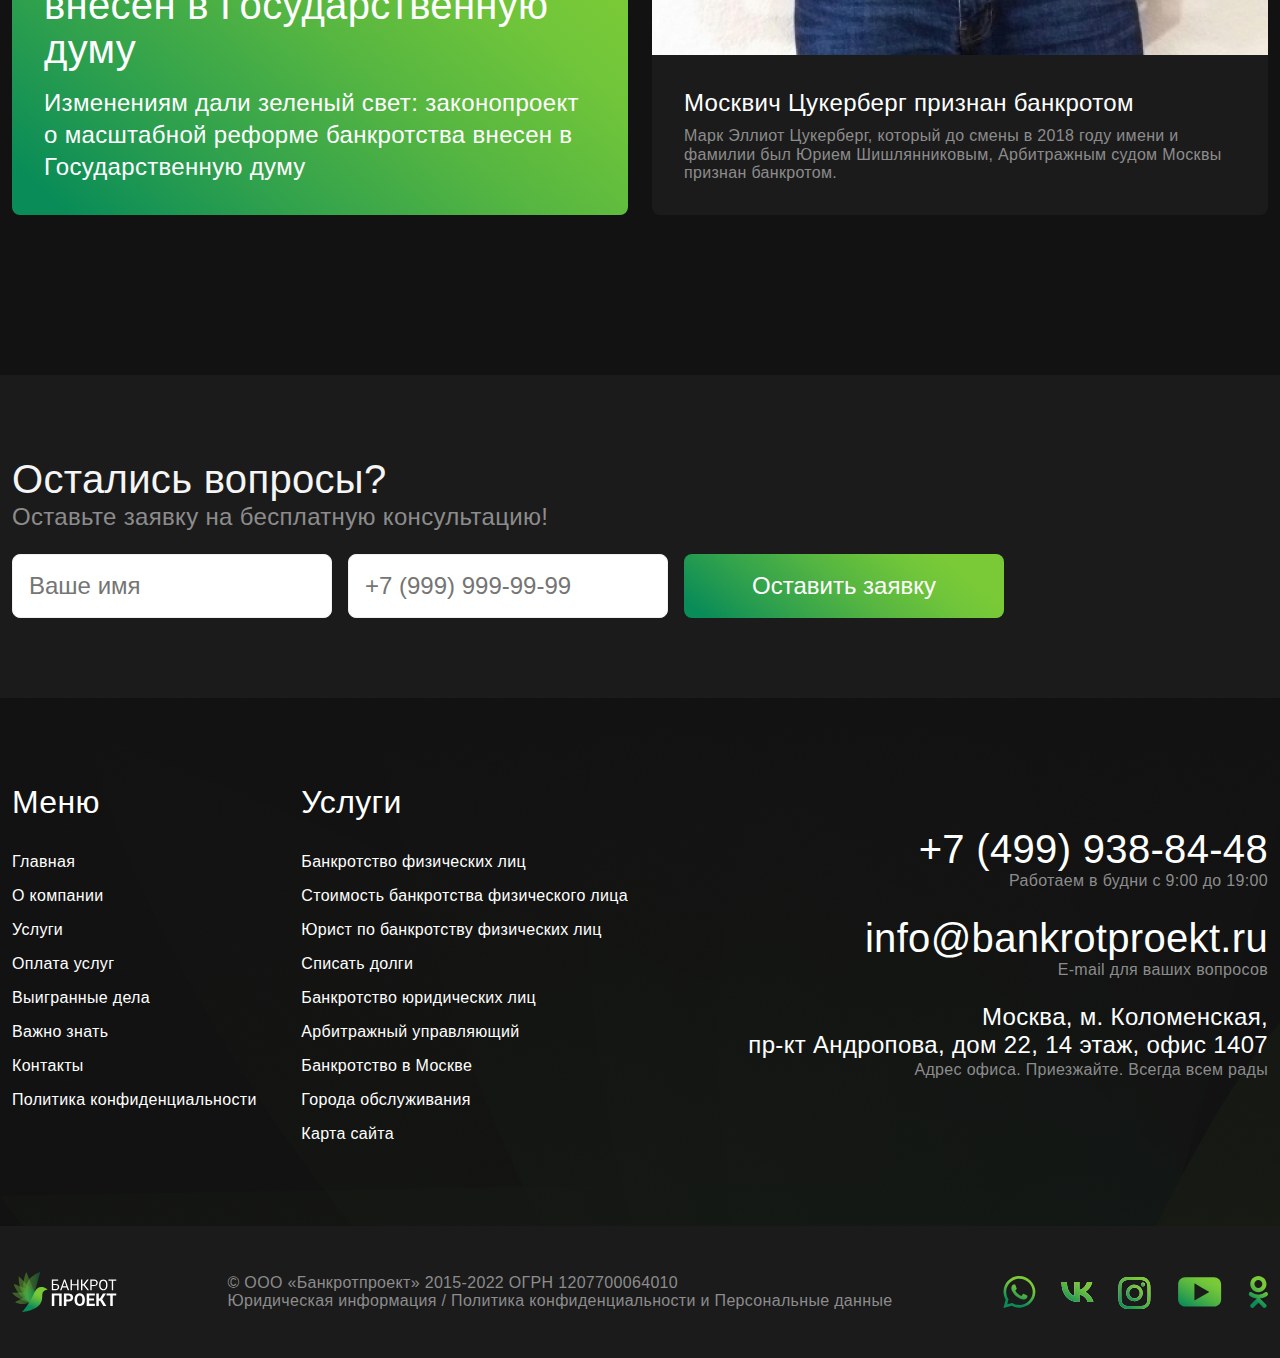
==== commit 36f5ae2c: "added" ====
--- a/index.html
+++ b/index.html
@@ -193,8 +193,9 @@
     </div>
     <!-- End header -->
 
-    <section class="wrapper">
-        <div class="container d-flex justify-content-between flex-column h-100">
+    <section class="wrapper position-relative">
+        <img src="assets/images/png/wrapper.png" alt="" class="header__bg position-absolute top-0 start-0 w-100 h-100">
+        <div class="container d-flex justify-content-between flex-column h-100 position-relative">
             <div class="row d-flex align-items-center">
                 <div class="col-xl-7 col-md-6">
                     <p class="wrapper__sup-text">Законно спишем ваши долги!</p>
@@ -461,7 +462,217 @@
             </div>
         </div>
     </section>
-  
+    <!-- End our-team -->
+
+    <section class="agreement">
+        <div class="container">
+            <div class="row">
+                <div class="col-12">
+                    <h2 class="agreement__title text-center text-white">Как избавиться от долгов?</h2>
+                </div>
+            </div>
+            <div class="row">
+                <div class="col-12 d-flex align-items-start justify-content-lg-between justify-content-center flex-wrap">
+                    <div class="agreement-item d-flex align-items-center justify-content-center flex-column ">
+                        <div class="circle d-flex align-items-center justify-content-center rounded-circle text-white">1</div>
+                        <div class="lines d-flex align-items-center justify-content-end w-100">
+                            <div class="lines-circle rounded-circle me-2"></div>
+                            <div class="lines-right"></div>
+                        </div>
+                        <h3 class="agreement-item__title text-white fs-4 fw-normal mb-2">Оставьте заявку</h3>
+                        <p class="agreement-item__text text-center">С Вами свяжется наш юрист, мы обсуждаем вашу ситуацию и оцениваем перспективы дела.</p>
+                    </div>
+                    <div class="agreement-item d-flex align-items-center justify-content-center flex-column ">
+                        <div class="circle d-flex align-items-center justify-content-center rounded-circle text-white">2</div>
+                        <div class="lines d-flex align-items-center justify-content-between w-100">
+                            <div class="lines-left left2"></div>
+                            <div class="lines-circle rounded-circle"></div>
+                            <div class="lines-right right2"></div>
+                        </div>
+                        <h3 class="agreement-item__title text-white fs-4 fw-normal text-center mb-2">Заключаем договор</h3>
+                        <p class="agreement-item__text text-center">Заключаем договор на оказание услуг. Подберем удобные для Вас условия оплаты, предоставим рассрочку платежей.</p>
+                    </div>
+                    <div class="agreement-item d-flex align-items-center justify-content-center flex-column ">
+                        <div class="circle d-flex align-items-center justify-content-center rounded-circle text-white">3</div>
+                        <div class="lines d-flex align-items-center justify-content-between w-100">
+                            <div class="lines-left left3"></div>
+                            <div class="lines-circle circle3 rounded-circle"></div>
+                            <div class="lines-right right3"></div>
+                        </div>
+                        <h3 class="agreement-item__title text-white fs-4 fw-normal text-center mb-2">Собираем  документы для суда</h3>
+                        <p class="agreement-item__text text-center">С Вами свяжется наш юрист, мы обсуждаем вашу ситуацию и оцениваем перспективы дела.</p>
+                    </div>
+                    <div class="agreement-item d-flex align-items-center justify-content-center flex-column ">
+                        <div class="circle d-flex align-items-center justify-content-center rounded-circle text-white">4</div>
+                        <div class="lines d-flex align-items-center justify-content-between w-100">
+                            <div class="lines-left left4"></div>
+                            <div class="lines-circle circle4 rounded-circle"></div>
+                            <div class="lines-right right4"></div>
+                        </div>
+                        <h3 class="agreement-item__title text-white fs-4 fw-normal text-center mb-2">Представление интересов в суде</h3>
+                        <p class="agreement-item__text text-center">Ваше дело будут представлять в суде опытные юристы, имеющие положительную судебную практику по списанию долгов</p>
+                    </div>
+                    <div class="agreement-item d-flex align-items-center justify-content-center flex-column ">
+                        <div class="circle d-flex align-items-center justify-content-center rounded-circle text-white">5</div>
+                        <div class="lines d-flex align-items-center justify-content-start w-100">
+                            <div class="lines-left left5"></div>
+                            <div class="lines-circle circle5 rounded-circle ms-2"></div>
+                        </div>
+                        <h3 class="agreement-item__title text-white fs-4 fw-normal text-center mb-2">Юридическое сопровождение</h3>
+                        <p class="agreement-item__text text-center">Полное юридическое сопровождение на всех этапах процедуры банкротства</p>
+                    </div>
+                </div>
+            </div>
+        </div>
+    </section>
+    <!-- End  agreement-->
+
+    <section class="news">
+        <div class="container">
+            <div class="row">
+                <div class="col-12 d-flex align-items-center justify-content-between">
+                    <h2 class="news__title text-white">Новости</h2>
+                    <button class="news__allBtn">Все новости</button>
+                </div>
+            </div>
+            <div class="row">
+                <div class="col-lg-6 col-md-7">
+                    <div class="news-item">
+                        <div class="news-item-photo position-relative">
+                            <img src="assets/images/png/news1.png" alt="news.png" class="news-item-photo__png position-absolute top-0 start-0 w-100 h-100">
+                        </div>
+                        <div class="news-item-info text-white">
+                            <a href="#" class="news-item-info__title">Законопроект о масштабной реформе банкротства внесен в Государственную думу</a>
+                            <p class="news-item-info__text">Изменениям дали зеленый свет: законопроект о масштабной реформе банкротства внесен в Государственную думу</p>
+                        </div>
+                    </div>
+                </div>
+                <div class="col-lg-6 col-md-5 d-flex justify-content-between flex-column">
+                    <div class="news-item">
+                        <div class="news-item-photo photo-last position-relative">
+                            <img src="assets/images/png/news2.png" alt="news.png" class="news-item-photo__png position-absolute top-0 start-0 w-100 h-100">
+                        </div>
+                        <div class="news-item-info-last">
+                            <a href="#" class="news-item-info-last__title">Как и почему гражданам-банкротам не прощают долги</a>
+                            <p class="news-item-info-last__text">Персональное банкротство, введенное в России почти шесть лет назад, стремительно набирает популярность.</p>
+                        </div>
+                    </div>
+                    <div class="news-item">
+                        <div class="news-item-photo photo-last position-relative">
+                            <img src="assets/images/png/news3.png" alt="news.png" class="news-item-photo__png position-absolute top-0 start-0 w-100 h-100">
+                        </div>
+                        <div class="news-item-info-last">
+                            <a href="#" class="news-item-info-last__title">Москвич Цукерберг признан банкротом</a>
+                            <p class="news-item-info-last__text">Марк Эллиот Цукерберг, который до смены в 2018 году имени и фамилии был Юрием Шишлянниковым, Арбитражным судом Москвы признан банкротом.</p>
+                        </div>
+                    </div>
+                </div>
+            </div>
+        </div>
+    </section>
+    <!-- End  news-->
+
+    <section class="questions">
+        <div class="container">
+            <div class="row">
+                <div class="col-12">
+                    <h2 class="questions__title">Остались вопросы?</h2>
+                    <p class="questions__sub-title">Оставьте заявку на бесплатную консультацию!</p>
+                </div>
+            </div>
+            <div class="row mt-4">
+                <div class="col-12">
+                    <form class="questions-form d-flex flex-wrap justify-content-xl-start justify-content-center">
+                        <input type="text" class="questions-form__inp px-3" id="userName" placeholder="Ваше имя" required>
+                        <input type="text" class="questions-form__inp phone-number px-3 mx-0 mx-md-3 mt-md-0 mt-3" id="userPhone" placeholder="+7 (999) 999-99-99" required>
+                        <button type="submit" class="questions-form__btn mt-lg-0 mt-3">Оставить заявку</button>
+                    </form>
+                </div>
+            </div>
+        </div>
+    </section>
+    <!-- End  questions-->
+
+    <footer class="footer">
+        <div class="container">
+            <div class="row">
+                <div class="col-lg-6 mobile-col col-md-7 d-flex align-items-start justify-content-between">
+                    <ul class="footer-item text-white">
+                        <li class="footer-item__title">Меню</li>
+                        <li class="footer-item__list"><a href="#" class="footer-item__link">Главная</a></li>
+                        <li class="footer-item__list"><a href="#" class="footer-item__link">О компании</a></li>
+                        <li class="footer-item__list"><a href="#" class="footer-item__link">Услуги</a></li>
+                        <li class="footer-item__list"><a href="#" class="footer-item__link">Оплата услуг</a></li>
+                        <li class="footer-item__list"><a href="#" class="footer-item__link">Выигранные дела</a></li>
+                        <li class="footer-item__list"><a href="#" class="footer-item__link">Важно знать</a></li>
+                        <li class="footer-item__list"><a href="#" class="footer-item__link">Контакты</a></li>
+                        <li class="footer-item__list"><a href="#" class="footer-item__link">Политика конфиденциальности</a></li>
+                    </ul>
+                    <ul class="footer-item text-white">
+                        <li class="footer-item__title">Услуги</li>
+                        <li class="footer-item__list"><a href="#" class="footer-item__link">Банкротство физических лиц</a></li>
+                        <li class="footer-item__list"><a href="#" class="footer-item__link">Стоимость банкротства физического лица</a></li>
+                        <li class="footer-item__list"><a href="#" class="footer-item__link">Юрист по банкротству физических лиц</a></li>
+                        <li class="footer-item__list"><a href="#" class="footer-item__link">Списать долги</a></li>
+                        <li class="footer-item__list"><a href="#" class="footer-item__link">Банкротство юридических лиц</a></li>
+                        <li class="footer-item__list"><a href="#" class="footer-item__link">Арбитражный управляющий</a></li>
+                        <li class="footer-item__list"><a href="#" class="footer-item__link">Банкротство в Москве</a></li>
+                        <li class="footer-item__list"><a href="#" class="footer-item__link">Города обслуживания</a></li>
+                        <li class="footer-item__list"><a href="#" class="footer-item__link">Карта сайта</a></li>
+                    </ul>
+                </div>
+                <div class="col-lg-6 col-md-5 mt-5">
+                    <div class="footer-contact">
+                        <div class="text-md-end text-center mb-4">
+                            <a href="tel:+7 (499) 938-84-48" class="footer-contact__phone">+7 (499) 938-84-48</a>
+                            <p class="footer-contact__text">Работаем в будни с 9:00 до 19:00</p>
+                        </div>
+                        <div class="text-md-end text-center mb-4">
+                            <p class="footer-contact__email">info@bankrotproekt.ru</p>
+                            <p class="footer-contact__text">E-mail для ваших вопросов </p>
+                        </div>
+                        <div class="text-md-end text-center">
+                            <p class="footer-contact__address">Москва, м. Коломенская, <br> пр-кт Андропова, дом 22, 14 этаж, офис 1407</p>
+                            <span class="footer-contact__text">Адрес офиса. Приезжайте. Всегда всем рады</span>
+                        </div>
+                    </div>
+                </div>
+            </div>
+        </div>
+        <div class="footer-sub">
+            <div class="container">
+                <div class="row">
+                    <div class="col-12 d-flex align-items-center justify-content-between flex-column flex-xl-row">
+                        <a href="#">
+                            <img src="assets/images/svg/logo.svg" alt="logo.svg" class="footer-sub__logo">
+                        </a>
+                        <div class="my-4 my-xl-0">
+                            <p class="footer-sub__text text-center text-xl-start">© ООО «Банкротпроект» 2015-2022 ОГРН 1207700064010</p>  
+                            <p class="footer-sub__text text-center text-xl-start mt-3 mt-md-0">Юридическая информация / Политика конфиденциальности и Персональные данные</p>  
+                        </div>
+                        <div class="footer-sub__icons">
+                            <a href="#">
+                                <img src="assets/images/svg/wpF.svg" alt="icon.svg" class="footer-sub__icon">
+                            </a>
+                            <a href="#">
+                                <img src="assets/images/svg/vk.svg" alt="icon.svg" class="footer-sub__icon">
+                            </a>
+                            <a href="#">
+                                <img src="assets/images/svg/ins.svg" alt="icon.svg" class="footer-sub__icon">
+                            </a>
+                            <a href="#">
+                                <img src="assets/images/svg/youtube.svg" alt="icon.svg" class="footer-sub__icon">
+                            </a>
+                            <a href="#">
+                                <img src="assets/images/svg/ok.svg" alt="icon.svg" class="footer-sub__icon">
+                            </a>
+                        </div>
+                    
+                    </div>
+                </div>
+            </div>
+        </div>
+    </footer>
   <!-- Modal -->
   <div class="modal fade" id="exampleModal" tabindex="-1" aria-labelledby="exampleModalLabel" aria-hidden="true">
     <div class="modal-dialog modal-dialog-centered d-flex align-items-center justify-content-center">
@@ -484,6 +695,7 @@
     <script src="assets/js/plugins/mask.js"></script>
     <script src="assets/js/plugins/carousel.js"></script>
     <script src="assets/js/plugins/ckin.js"></script>
+    <script src="assets/js/plugins/bootstrap.js"></script>
     <script src="assets/js/index.js"></script>
 </body>
 </html>--- a/assets/styles/css/main.css
+++ b/assets/styles/css/main.css
@@ -6,6 +6,7 @@
   --gray-light: #F5F5F5;
   --gray-dark: rgba(38, 38, 38, 1);
   --green: #7ACA37;
+  --blue: #1890FF;
   --gradient-blue: linear-gradient(0deg, #3321BC, #3321BC);
   --gradient-green: linear-gradient(220.19deg, #7ACA37 15.98%, #70C53A 28.3%, #56B641 48.98%, #2C9F4E 75.34%, #098C58 94.49%);
 }
@@ -29,6 +30,10 @@
   font-family: 'Gilroy', sans-serif;
   overflow-x: hidden;
   position: relative;
+}
+
+section {
+  overflow-x: hidden;
 }
 
 input, textarea, button {
@@ -345,9 +350,16 @@
   width: 100%;
   height: 800px;
   padding: 80px 0;
-  background-image: url("../../images/png/wrapper.png");
-  -webkit-background-size: cover;
-          background-size: cover;
+}
+
+.wrapper__bg {
+  -o-object-fit: cover;
+     object-fit: cover;
+  z-index: 0;
+}
+
+.wrapper .container {
+  z-index: 1;
 }
 
 .wrapper__sup-text {
@@ -800,6 +812,296 @@
   color: var(--white);
 }
 
+.agreement {
+  padding: 80px 0;
+  background-color: var(--dark);
+}
+
+.agreement__title {
+  font-size: 80px;
+  font-weight: 500;
+  margin-bottom: 45px;
+}
+
+.agreement-item {
+  width: 19%;
+}
+
+.agreement-item .circle {
+  width: 45px;
+  height: 45px;
+  background: var(--gradient-green);
+  font-size: 40px;
+  font-weight: 800;
+}
+
+.agreement-item .lines {
+  padding: 0 15px;
+  margin: 12px 0;
+}
+
+.agreement-item .lines-circle {
+  width: 8px;
+  height: 8px;
+  background-color: var(--blue);
+}
+
+.agreement-item .lines-left, .agreement-item .lines-right {
+  width: 45%;
+  height: 3px;
+}
+
+.agreement-item .lines-right {
+  background-color: var(--blue);
+}
+
+.agreement-item .lines .left2 {
+  background-color: var(--blue);
+}
+
+.agreement-item .lines .right2 {
+  background: -webkit-linear-gradient(40deg, #1890ff, #fa541c);
+  background: -o-linear-gradient(40deg, #1890ff, #fa541c);
+  background: linear-gradient(50deg, #1890ff, #fa541c);
+}
+
+.agreement-item .lines .left3 {
+  background-color: #FA541C;
+}
+
+.agreement-item .lines .circle3 {
+  background-color: #FA541C;
+}
+
+.agreement-item .lines .right3 {
+  background-color: #FA541C;
+}
+
+.agreement-item .lines .left4 {
+  background: -webkit-linear-gradient(40deg, #fa541c, #389e0d);
+  background: -o-linear-gradient(40deg, #fa541c, #389e0d);
+  background: linear-gradient(50deg, #fa541c, #389e0d);
+}
+
+.agreement-item .lines .circle4 {
+  background-color: #389E0D;
+}
+
+.agreement-item .lines .right4 {
+  background-color: #389E0D;
+}
+
+.agreement-item .lines .left5 {
+  background-color: #389E0D;
+}
+
+.agreement-item .lines .circle5 {
+  background-color: #389E0D;
+}
+
+.agreement-item__text {
+  color: var(--gray);
+  line-height: 20px;
+}
+
+.news {
+  padding: 160px 0;
+  background-color: var(--black);
+  position: relative;
+}
+
+.news__title {
+  font-size: 80px;
+  line-height: 80px;
+  font-weight: 500;
+}
+
+.news__allBtn {
+  width: 204px;
+  height: 64px;
+  -webkit-border-radius: 8px;
+          border-radius: 8px;
+  background: var(--blue);
+  color: var(--white);
+  font-size: 24px;
+  font-weight: 400;
+}
+
+.news-item {
+  margin-top: 40px;
+}
+
+.news-item-photo {
+  width: 100%;
+  height: 550px;
+  overflow: hidden;
+  -webkit-border-top-left-radius: 8px;
+          border-top-left-radius: 8px;
+  -webkit-border-top-right-radius: 8px;
+          border-top-right-radius: 8px;
+}
+
+.news-item-photo__png {
+  -o-object-fit: cover;
+     object-fit: cover;
+  -webkit-transition: .3s;
+  -o-transition: .3s;
+  transition: .3s;
+  -webkit-border-top-left-radius: 8px;
+          border-top-left-radius: 8px;
+  -webkit-border-top-right-radius: 8px;
+          border-top-right-radius: 8px;
+}
+
+.news-item-photo:hover .news-item-photo__png {
+  -webkit-transform: scale(1.2);
+      -ms-transform: scale(1.2);
+          transform: scale(1.2);
+}
+
+.news-item-info {
+  background: var(--gradient-green);
+  padding: 32px;
+  -webkit-border-bottom-left-radius: 8px;
+          border-bottom-left-radius: 8px;
+  -webkit-border-bottom-right-radius: 8px;
+          border-bottom-right-radius: 8px;
+}
+
+.news-item-info__title {
+  font-size: 40px;
+  font-weight: 500;
+  line-height: 44px;
+  -webkit-transition: .3s;
+  -o-transition: .3s;
+  transition: .3s;
+}
+
+.news-item-info__title:hover {
+  color: var(--gray-dark);
+}
+
+.news-item-info__text {
+  font-size: 24px;
+  font-weight: 400;
+  line-height: 32px;
+  margin-top: 16px;
+}
+
+.news-item .photo-last {
+  height: 236px;
+}
+
+.news-item-info-last {
+  background: var(--dark);
+  padding: 32px;
+  -webkit-border-bottom-left-radius: 8px;
+          border-bottom-left-radius: 8px;
+  -webkit-border-bottom-right-radius: 8px;
+          border-bottom-right-radius: 8px;
+}
+
+.news-item-info-last__title {
+  color: var(--white);
+  font-size: 24px;
+  font-weight: 500;
+  line-height: 32px;
+  -webkit-transition: .3s;
+  -o-transition: .3s;
+  transition: .3s;
+}
+
+.news-item-info-last__title:hover {
+  color: var(--gray);
+}
+
+.news-item-info-last__text {
+  color: var(--gray);
+  margin-top: 8px;
+}
+
+.footer {
+  padding-top: 80px;
+  background-image: url("../../images/png/comand.png");
+}
+
+.footer-item__title {
+  font-size: 32px;
+  font-weight: 500;
+  margin-bottom: 24px;
+}
+
+.footer-item__list {
+  margin-bottom: 10px;
+}
+
+.footer-item__list:last-child {
+  margin-bottom: 0;
+}
+
+.footer-item__link {
+  font-weight: 400;
+  -webkit-transition: .3s;
+  -o-transition: .3s;
+  transition: .3s;
+}
+
+.footer-item__link:hover {
+  color: var(--green);
+}
+
+.footer-contact__text {
+  color: var(--gray);
+}
+
+.footer-contact__phone {
+  color: var(--white);
+  font-size: 40px;
+  font-weight: 500;
+  -webkit-transition: .3s;
+  -o-transition: .3s;
+  transition: .3s;
+}
+
+.footer-contact__phone:hover {
+  color: var(--green);
+}
+
+.footer-contact__email {
+  color: var(--white);
+  font-size: 40px;
+  font-weight: 500;
+}
+
+.footer-contact__address {
+  font-size: 24px;
+  color: var(--white);
+}
+
+.footer-sub {
+  margin-top: 80px;
+  width: 100%;
+  height: auto;
+  padding: 46px 0;
+  background-color: var(--dark);
+}
+
+.footer-sub__text {
+  color: var(--gray);
+}
+
+.footer-sub__icons a {
+  margin-right: 20px;
+}
+
+.footer-sub__icons a:last-child {
+  margin-right: 0;
+}
+
+.footer-sub__icon:hover {
+  opacity: .8;
+}
+
 .modal-content {
   background-color: var(--black);
   -webkit-box-shadow: 0px 0px 3px 2px #fff9;
@@ -1015,6 +1317,29 @@
   .reviews .owl-carousel-info .review__text {
     font-size: 16px;
   }
+  .agreement__title {
+    font-size: 40px;
+  }
+  .agreement-item {
+    width: 30%;
+  }
+  .agreement-item .circle {
+    font-size: 32px;
+  }
+  .footer-item__title {
+    font-size: 32px;
+    font-weight: 500;
+    margin-bottom: 24px;
+  }
+  .footer-contact__phone {
+    font-size: 32px;
+  }
+  .footer-contact__email {
+    font-size: 32px;
+  }
+  .footer-contact__address {
+    font-size: 20px;
+  }
 }
 
 @media screen and (max-width: 768px) {
@@ -1106,6 +1431,52 @@
   }
   .our-team__btn {
     width: 90%;
+  }
+  .agreement__title {
+    font-size: 40px;
+  }
+  .agreement-item {
+    width: 50%;
+  }
+  .news {
+    padding-top: 24px;
+    padding-bottom: 120px;
+  }
+  .news__title {
+    font-size: 32px;
+    line-height: 32px;
+    text-align: center;
+    width: 100%;
+  }
+  .news__allBtn {
+    position: absolute;
+    bottom: 24px;
+    left: 50%;
+    -webkit-transform: translateX(-50%);
+        -ms-transform: translateX(-50%);
+            transform: translateX(-50%);
+  }
+  .news-item {
+    margin-top: 24px;
+  }
+  .news-item-photo {
+    height: 236px;
+  }
+  .news-item-info__title {
+    font-size: 24px;
+    line-height: 26px;
+  }
+  .news-item-info__text {
+    font-size: 16px;
+    line-height: 20px;
+  }
+  .news-item-info-last__title {
+    font-size: 24px;
+    line-height: 26px;
+  }
+  .news-item-info-last__text {
+    font-size: 16px;
+    line-height: 20px;
   }
 }
 
@@ -1211,6 +1582,7 @@
   }
   .reviews {
     padding: 80px 0;
+    padding-top: 0;
     position: relative;
   }
   .reviews__title {
@@ -1247,6 +1619,9 @@
   .reviews .owl-carousel-info .review__text {
     font-size: 16px;
   }
+  .our-team {
+    padding-bottom: 24px;
+  }
   .our-team .meneger {
     width: 75%;
   }
@@ -1260,6 +1635,36 @@
   .our-team__btn {
     width: 90%;
   }
+  .agreement {
+    padding: 24px 0;
+  }
+  .agreement__title {
+    font-size: 32px;
+    margin: 0;
+  }
+  .agreement-item {
+    width: 100%;
+    margin-top: 25px;
+  }
+  .agreement-item .circle {
+    margin-bottom: 8px;
+  }
+  .agreement-item .lines {
+    display: none !important;
+  }
+  .footer .mobile-col {
+    -webkit-box-orient: vertical;
+    -webkit-box-direction: normal;
+    -webkit-flex-direction: column;
+        -ms-flex-direction: column;
+            flex-direction: column;
+  }
+  .footer-item:last-child {
+    margin-top: 24px;
+  }
+  .footer-contact__phone, .footer-contact__email, .footer-contact__address {
+    font-size: 24px;
+  }
 }
 
 @media screen and (max-width: 420px) {
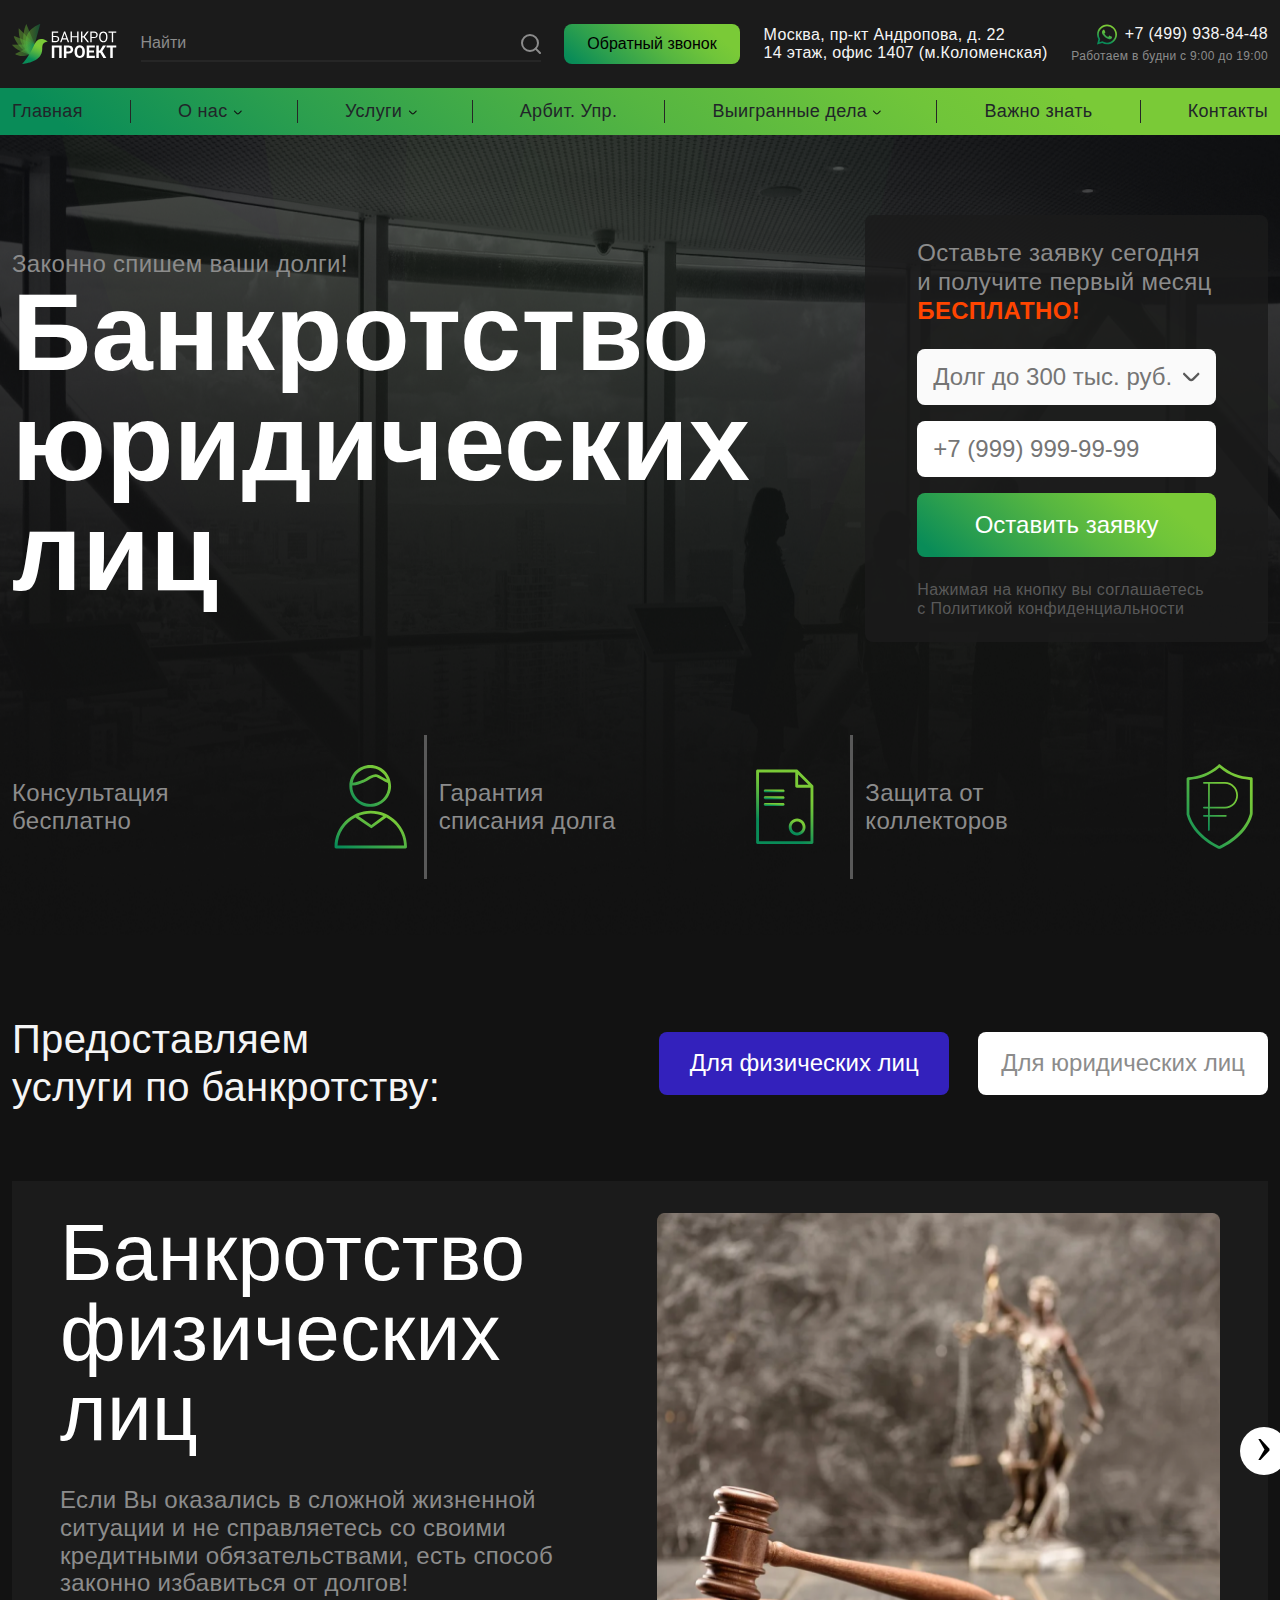
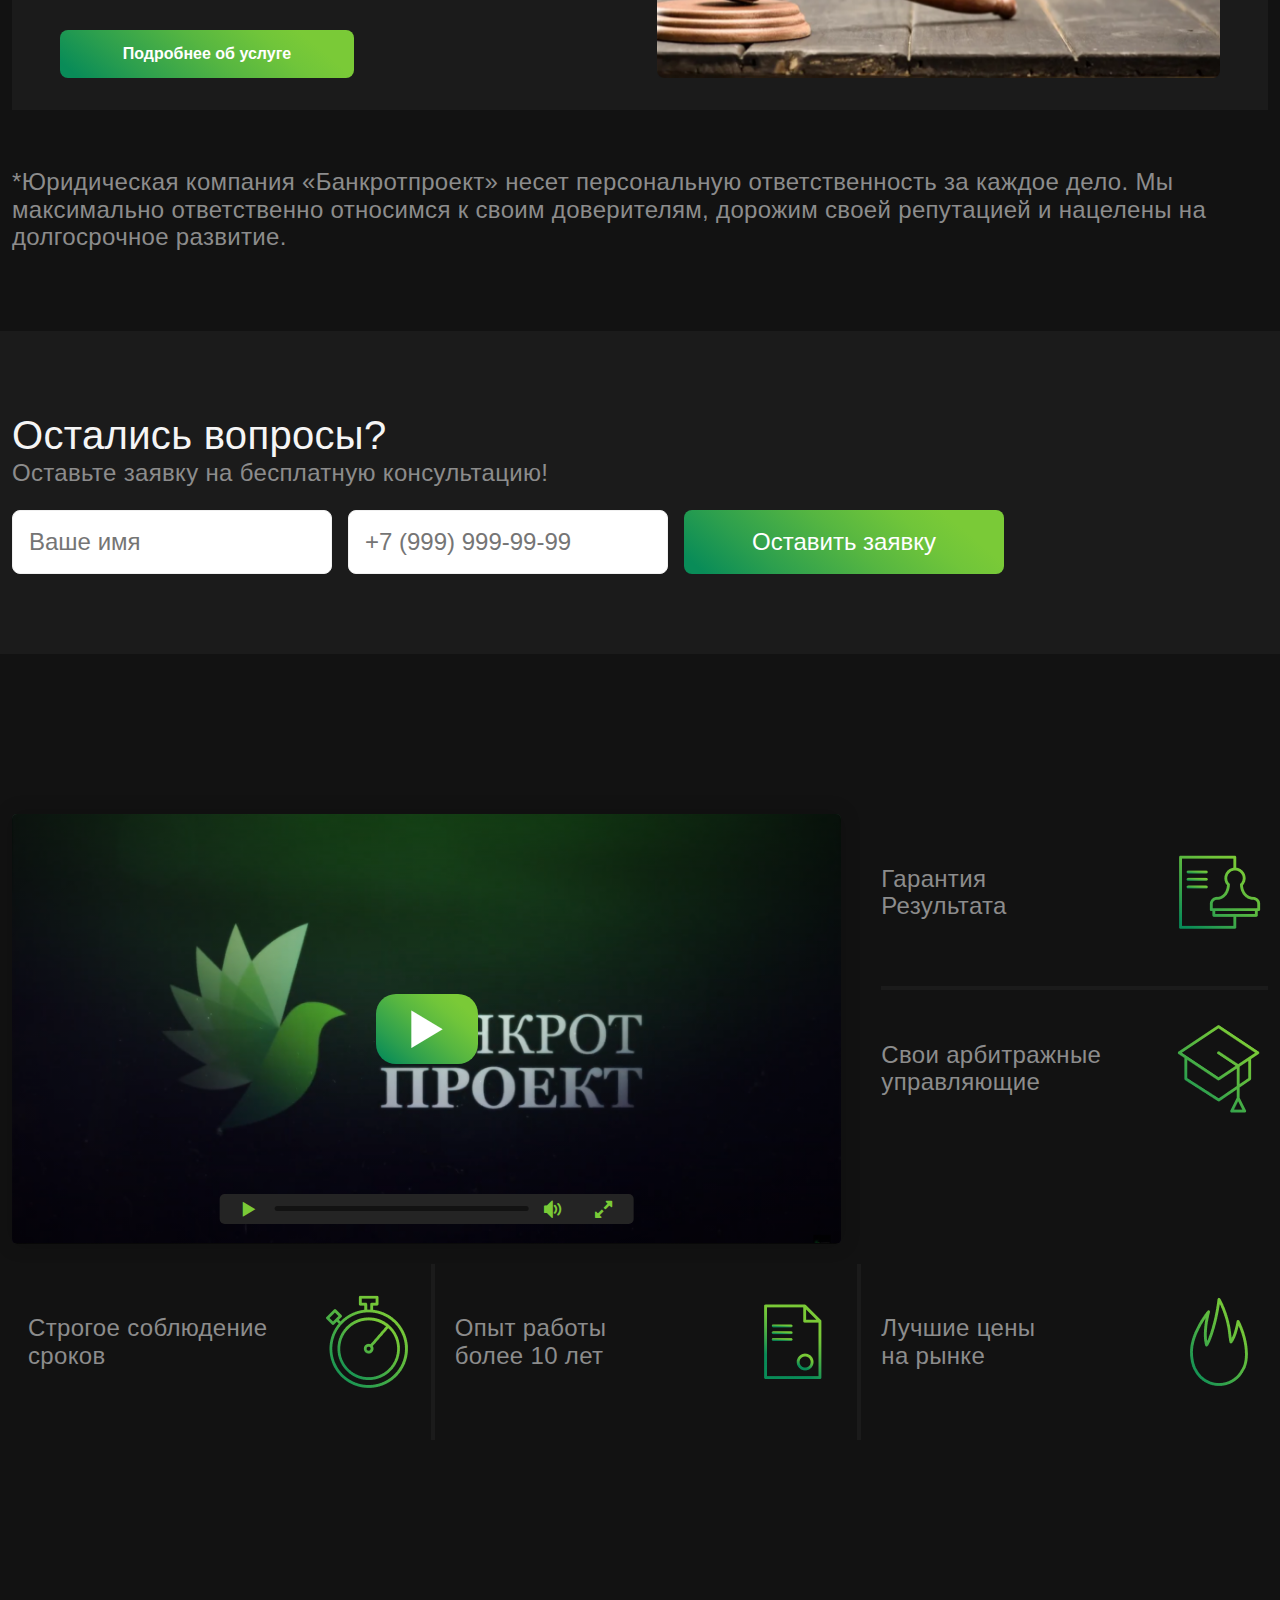
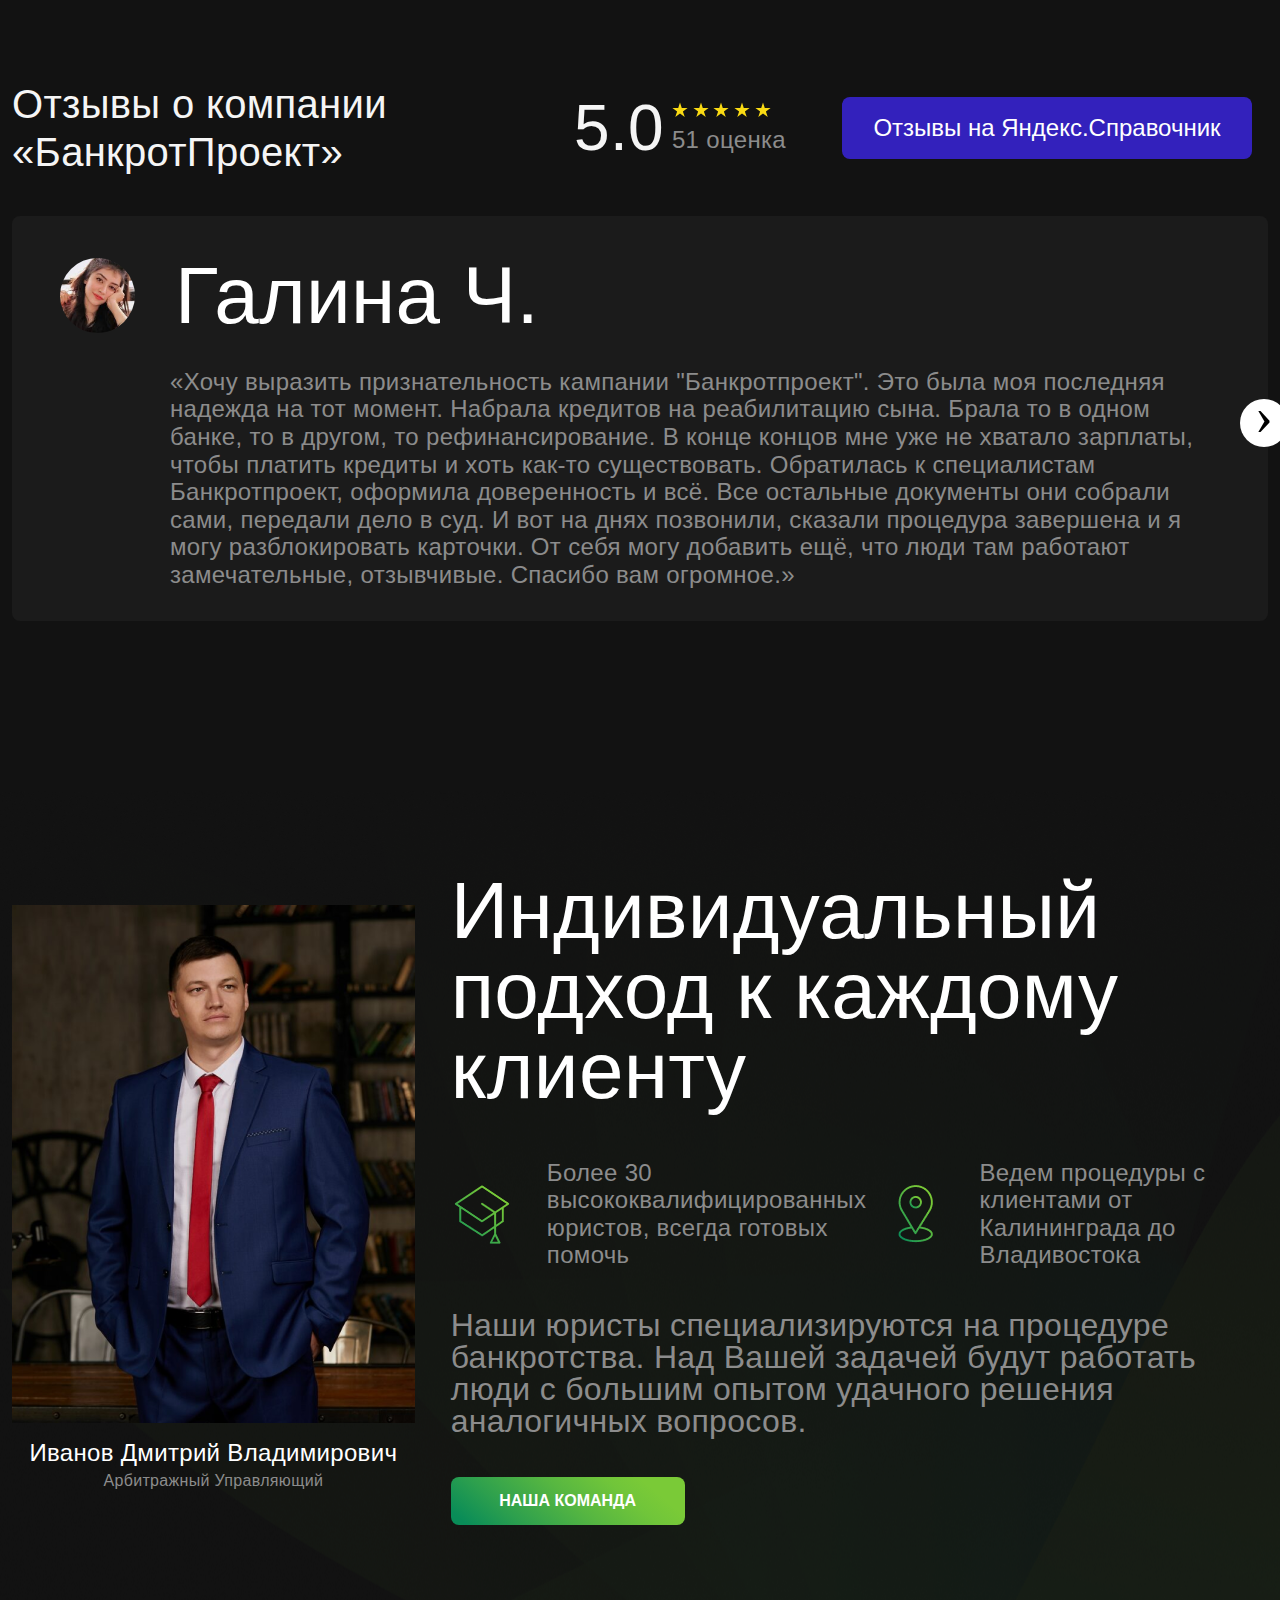
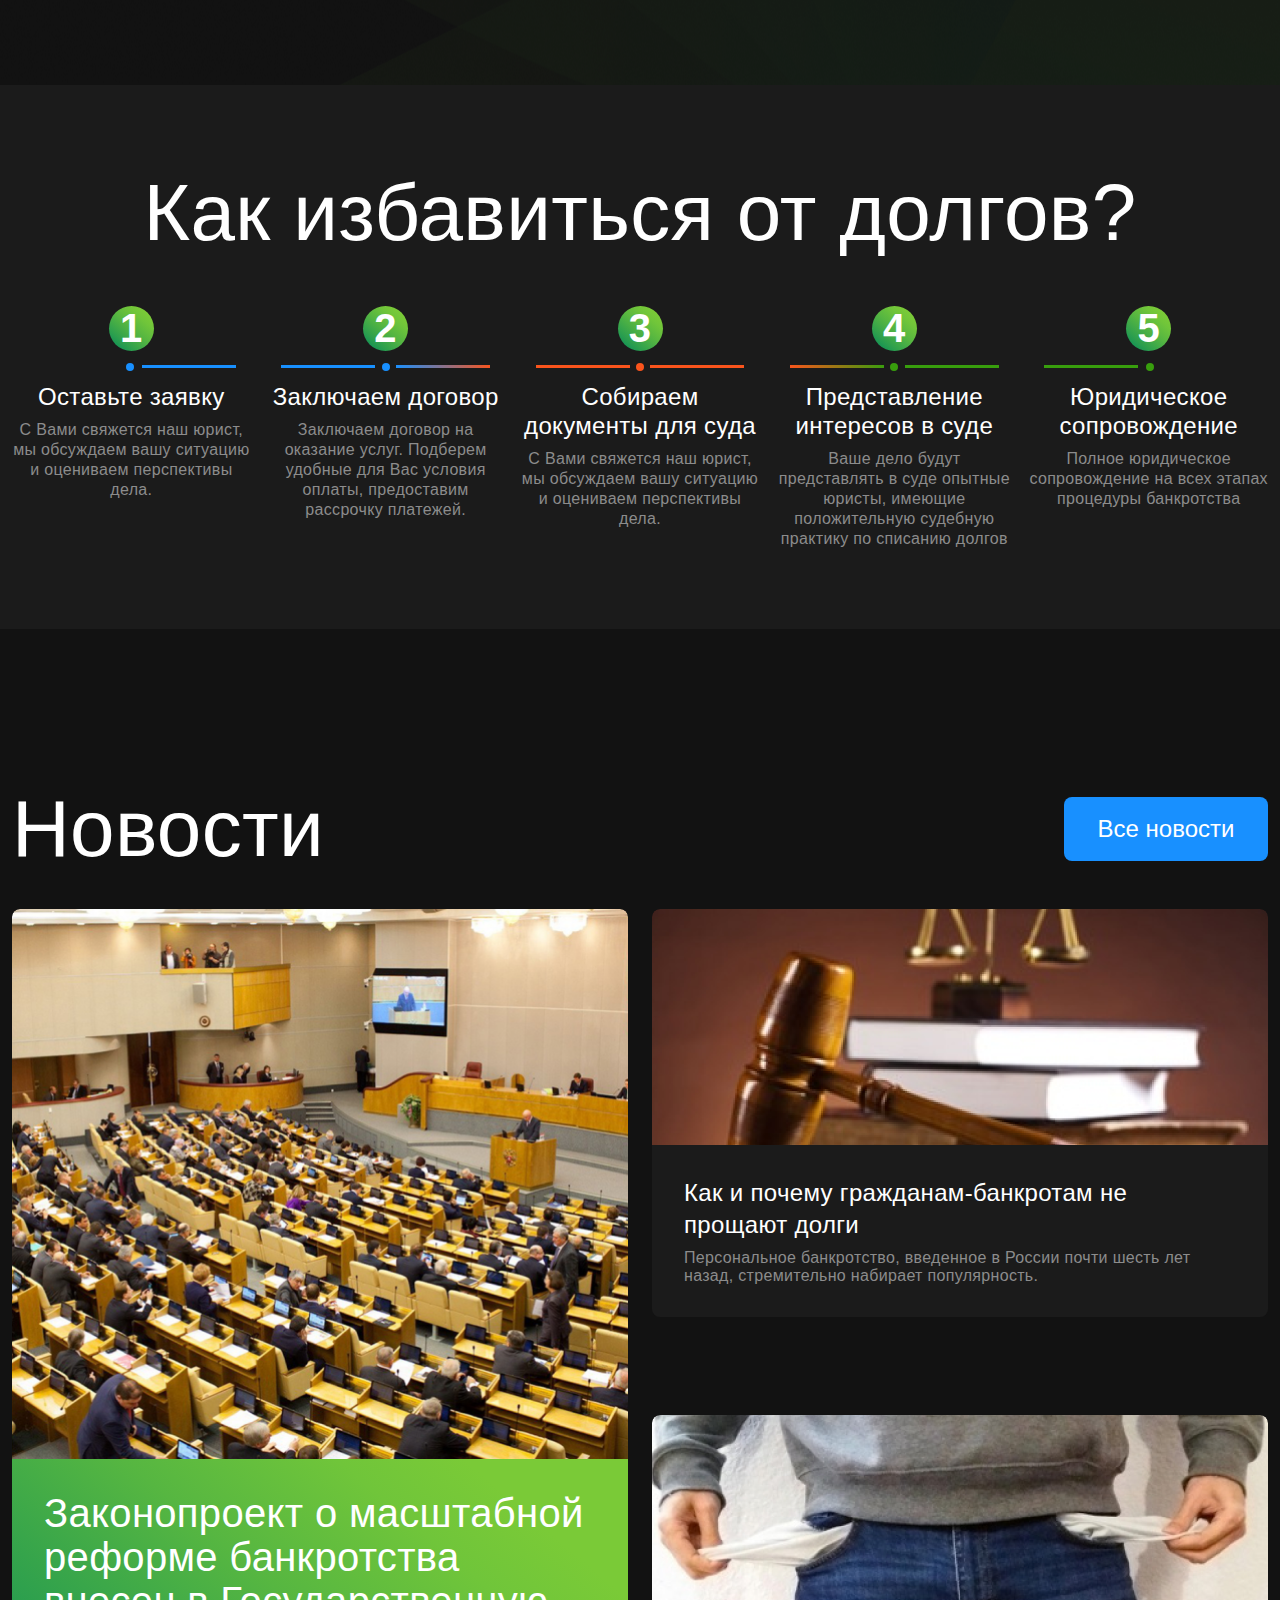
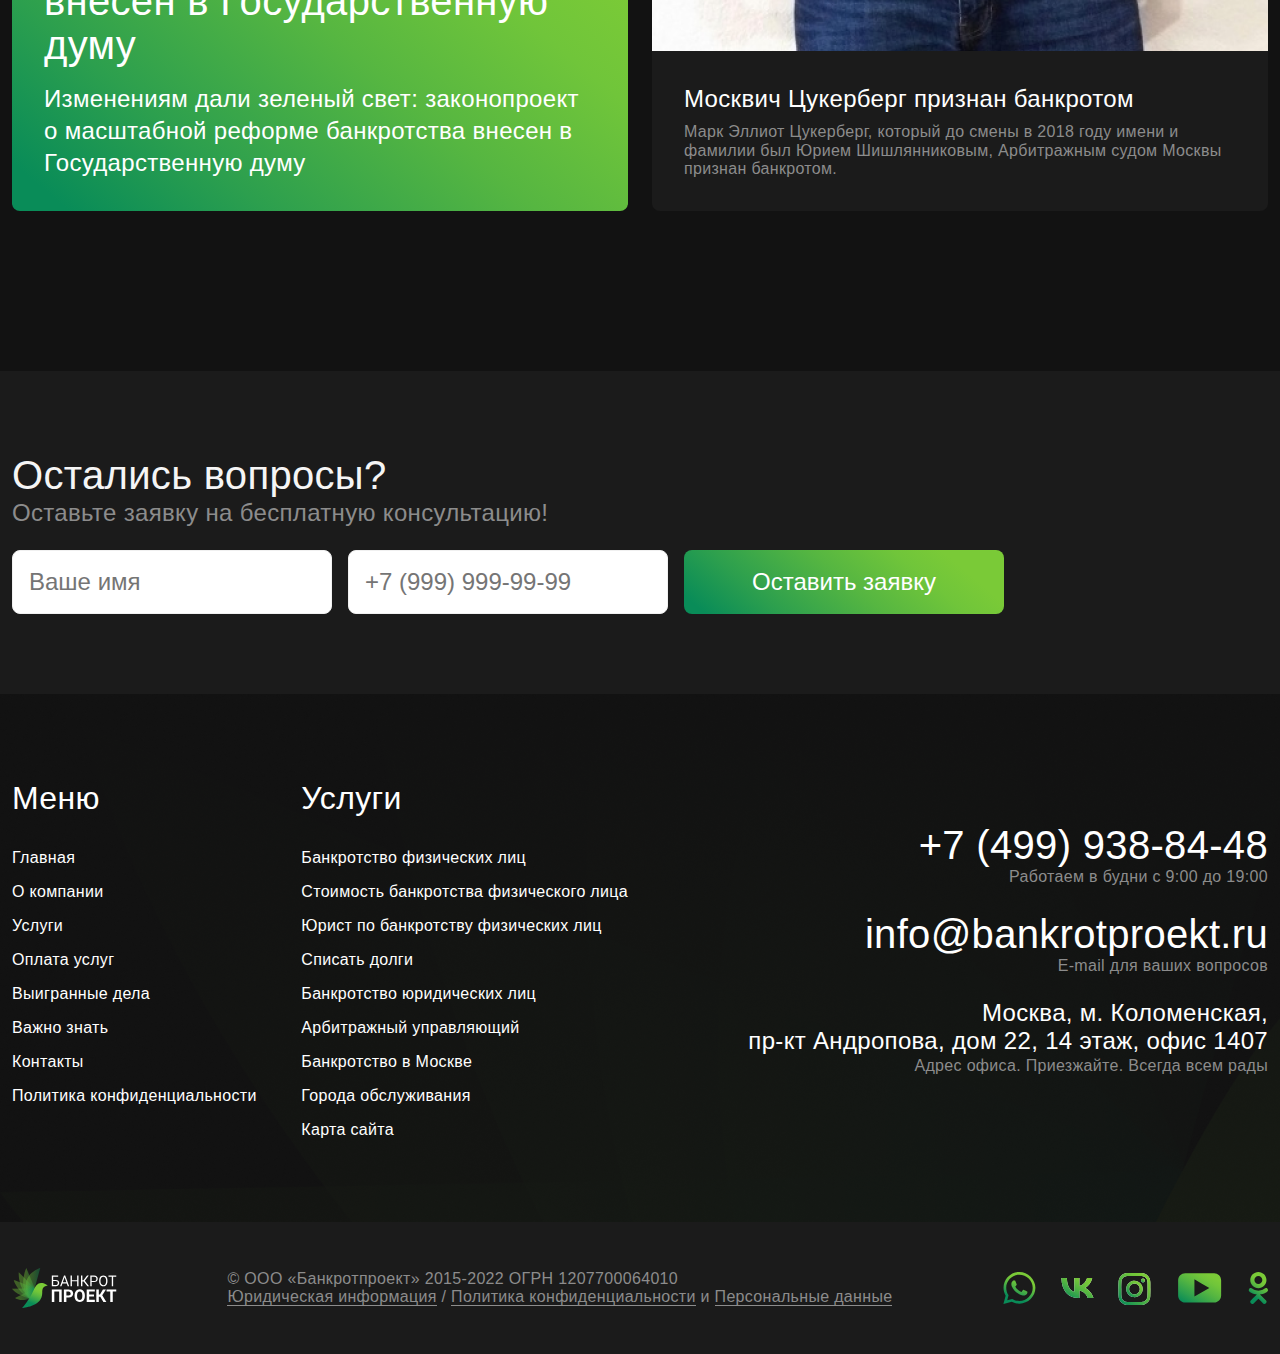
==== commit a789b7e4: "added" ====
--- a/index.html
+++ b/index.html
@@ -207,10 +207,18 @@
                             <h5 class="wrapper-form__title">Оставьте заявку сегодня и получите первый месяц
                                 <strong>БЕСПЛАТНО!</strong>
                              </h5>
-                            <div class="debt w-100 px-3 mt-4 position-relative bg-white d-flex align-items-center justify-content-between">Долг до 300 тыс. руб.
-                                <svg width="19" height="15" viewBox="0 0 9 5" fill="none" xmlns="http://www.w3.org/2000/svg">
+                            <div class="debt w-100 px-3 mt-4 position-relative bg-white">
+                                <input type="text" class="wrapper-form__inp position-absolute w-100 h-100 top-0 start-0 px-3" placeholder="Долг до 300 тыс. руб." disabled required>
+                                <svg class="arrow" width="19" height="15" viewBox="0 0 9 5" fill="none" xmlns="http://www.w3.org/2000/svg">
                                     <path d="M8.57505 0.664947C8.52321 0.612681 8.46154 0.571196 8.39358 0.542886C8.32563 0.514575 8.25275 0.5 8.17913 0.5C8.10552 0.5 8.03263 0.514575 7.96468 0.542886C7.89673 0.571196 7.83505 0.612681 7.78321 0.664947L5.22925 3.21891C5.17741 3.27118 5.11573 3.31266 5.04778 3.34097C4.97983 3.36928 4.90694 3.38386 4.83333 3.38386C4.75971 3.38386 4.68683 3.36928 4.61887 3.34097C4.55092 3.31266 4.48924 3.27118 4.43741 3.21891L1.88344 0.664947C1.8316 0.612681 1.76993 0.571196 1.70197 0.542886C1.63402 0.514575 1.56113 0.5 1.48752 0.5C1.41391 0.5 1.34102 0.514575 1.27307 0.542886C1.20511 0.571196 1.14344 0.612681 1.0916 0.664947C0.987739 0.769427 0.929443 0.91076 0.929443 1.05808C0.929443 1.2054 0.987739 1.34673 1.0916 1.45121L3.65114 4.01075C3.96481 4.32403 4.39 4.5 4.83333 4.5C5.27665 4.5 5.70184 4.32403 6.01551 4.01075L8.57505 1.45121C8.67891 1.34673 8.73721 1.2054 8.73721 1.05808C8.73721 0.91076 8.67891 0.769427 8.57505 0.664947Z" fill="rgba(89, 89, 89, 1)"/>
                                 </svg>
+                                <ul class="debt-item position-absolute start-0 w-100 d-none">
+                                    <li class="debt-list">25,000 руб.</li>
+                                    <li class="debt-list">50,000 руб.</li>
+                                    <li class="debt-list">100,000 руб.</li>
+                                    <li class="debt-list">200,000 руб.</li>
+                                    <li class="debt-list">300,000 руб.</li>
+                                </ul>
                             </div>
                             <input type="text" class="wrapper-form__inp phone-number my-3 w-100 px-3" placeholder="+7 (999) 999-99-99" required>
 
@@ -252,7 +260,7 @@
                 </div>
             </div>
             
-            <div class="row">
+            <div class="row for-individuals">
                 <div class="col-12">
                     <div class="owl-carousel owl-theme">
                         <div class="item">
@@ -281,7 +289,37 @@
                         </div>
                     </div>
                 </div>
-                </div>
+            </div>
+            <div class="row for-legal-entities d-none">
+                <div class="col-12">
+                    <div class="owl-carousel owl-theme">
+                        <div class="item">
+                            <div class="d-flex justify-content-between flex-md-row flex-column-reverse">
+                                <div class="owl-carousel-list d-flex align-items-start justify-content-between flex-column">
+                                    <h2 class="owl-carousel__title text-white">Банкротство юридических лиц</h2>
+                                    <p class="owl-carousel__text">Если Вы оказались в сложной жизненной ситуации и не справляетесь со своими кредитными обязательствами, есть способ законно избавиться от долгов!</p>
+                                    <button class="owl-carousel__btn text-white">Подробнее об услуге</button>
+                                </div>
+                                <div class="owl-carousel-list position-relative">
+                                    <img src="assets/images/png/news1.png" alt="carousel.png" class="carousel__img position-absolute w-100 h-100 top-0 start-0">
+                                </div>
+                            </div>
+                        </div>
+                        <div class="item">
+                            <div class="d-flex justify-content-between flex-md-row flex-column-reverse">
+                                <div class="owl-carousel-list d-flex align-items-start justify-content-between flex-column">
+                                    <h2 class="owl-carousel__title text-white">Банкротство юридических лиц</h2>
+                                    <p class="owl-carousel__text">Если Вы оказались в сложной жизненной ситуации и не справляетесь со своими кредитными обязательствами, есть способ законно избавиться от долгов!</p>
+                                    <button class="owl-carousel__btn text-white">Подробнее об услуге</button>
+                                </div>
+                                <div class="owl-carousel-list position-relative">
+                                    <img src="assets/images/png/img1.png" alt="carousel.png" class="carousel__img position-absolute w-100 h-100 top-0 start-0">
+                                </div>
+                            </div>
+                        </div>
+                    </div>
+                </div>
+            </div>
 
             <div class="row mt-md-5 mt-4">
                 <div class="col-12">
@@ -444,7 +482,7 @@
                         <p class="meneger__info">Арбитражный Управляющий</p>
                     </div>
                 </div>
-                <div class="col-md-8 ps-0 ps-lg-4 text-center">
+                <div class="col-md-8 ps-0 ps-lg-4 text-center text-md-start">
                     <h2 class="our-team__title">Индивидуальный подход к каждому клиенту</h2>
                     <div class="d-flex flex-wrap flex-sm-nowrap mt-5">
                         <div class="our-team-list d-flex align-items-center justify-content-between">
@@ -648,7 +686,7 @@
                         </a>
                         <div class="my-4 my-xl-0">
                             <p class="footer-sub__text text-center text-xl-start">© ООО «Банкротпроект» 2015-2022 ОГРН 1207700064010</p>  
-                            <p class="footer-sub__text text-center text-xl-start mt-3 mt-md-0">Юридическая информация / Политика конфиденциальности и Персональные данные</p>  
+                            <p class="footer-sub__text text-center text-xl-start mt-3 mt-md-0"><a href="#">Юридическая информация</a> / <a href="#">Политика конфиденциальности</a> и <a href="#">Персональные данные</a></p>  
                         </div>
                         <div class="footer-sub__icons">
                             <a href="#">
@@ -678,7 +716,7 @@
     <div class="modal-dialog modal-dialog-centered d-flex align-items-center justify-content-center">
       <div class="modal-content position-relative p-3">
           <h5 class="modal-title text-white fs-4">Обратный звонок</h5>
-          <img src="assets/images/svg/close-modal.svg" alt="" class="close-modal position-absolute">
+          <img src="assets/images/svg/close-modal.svg" class="close-modal position-absolute" data-bs-dismiss="modal" aria-label="Close">
         <div class="modal-body mt-5 p-0">
             <form class="modal-form">
                 <input type="text" class="modal-form__inp w-100 mb-3" placeholder="Ваше имя" required>
--- a/assets/styles/css/main.css
+++ b/assets/styles/css/main.css
@@ -165,14 +165,8 @@
   width: 300px !important;
 }
 
-.header .workDay {
-  color: var(--gray);
-  font-size: 12px;
-  margin-top: 5px;
-}
-
 .header-sub {
-  padding: 12px 0;
+  height: auto;
   background: var(--gradient-green);
   position: relative;
   z-index: 5;
@@ -198,6 +192,7 @@
   -o-transition: .3s;
   transition: .3s;
   cursor: pointer;
+  height: 47px;
 }
 
 .header-item__link {
@@ -217,7 +212,7 @@
 }
 
 .header-list {
-  top: 39px;
+  top: 100%;
   left: 50%;
   -webkit-transform: translateX(-50%);
       -ms-transform: translateX(-50%);
@@ -231,6 +226,7 @@
           border-bottom-left-radius: 5px;
   -webkit-border-bottom-right-radius: 5px;
           border-bottom-right-radius: 5px;
+  z-index: 0;
   display: none;
 }
 
@@ -251,14 +247,8 @@
   color: var(--white);
 }
 
-.header .showList .header-list {
+.header .header-item:hover .header-list {
   display: block;
-}
-
-.header .showList svg {
-  -webkit-transform: rotate(180deg);
-      -ms-transform: rotate(180deg);
-          transform: rotate(180deg);
 }
 
 .mobile-menu {
@@ -346,6 +336,12 @@
   fill: var(--green);
 }
 
+.workDay {
+  color: var(--gray);
+  font-size: 12px;
+  margin-top: 5px;
+}
+
 .wrapper {
   width: 100%;
   height: 800px;
@@ -401,6 +397,58 @@
   font-size: 24px;
   font-weight: 400;
   color: #595959;
+}
+
+.wrapper-form .debt input {
+  cursor: pointer;
+}
+
+.wrapper-form .debt .arrow {
+  position: absolute;
+  top: 50%;
+  -webkit-transform: translateY(-50%);
+      -ms-transform: translateY(-50%);
+          transform: translateY(-50%);
+  right: 16px;
+}
+
+.wrapper-form .debt-item {
+  background-color: #fff;
+  top: 50px;
+  -webkit-border-bottom-left-radius: 8px;
+          border-bottom-left-radius: 8px;
+  -webkit-border-bottom-right-radius: 8px;
+          border-bottom-right-radius: 8px;
+  z-index: 5;
+  max-height: 185px;
+  overflow-y: scroll;
+}
+
+.wrapper-form .debt-item::-webkit-scrollbar {
+  width: 4px;
+}
+
+.wrapper-form .debt-item::-webkit-scrollbar-thumb {
+  background: var(--blue);
+  -webkit-border-radius: 10px;
+          border-radius: 10px;
+}
+
+.wrapper-form .debt-list {
+  padding: 5px 15px;
+  cursor: pointer;
+}
+
+.wrapper-form .debt-list:hover {
+  background: var(--gradient-green);
+  color: var(--white);
+}
+
+.wrapper-form .debt-list:last-child {
+  -webkit-border-bottom-left-radius: 8px;
+          border-bottom-left-radius: 8px;
+  -webkit-border-bottom-right-radius: 8px;
+          border-bottom-right-radius: 8px;
 }
 
 .wrapper-form__btn {
@@ -1090,6 +1138,15 @@
   color: var(--gray);
 }
 
+.footer-sub__text a {
+  border-bottom: 1px solid var(--gray);
+}
+
+.footer-sub__text a:hover {
+  color: var(--green);
+  border-bottom: 1px solid var(--green);
+}
+
 .footer-sub__icons a {
   margin-right: 20px;
 }
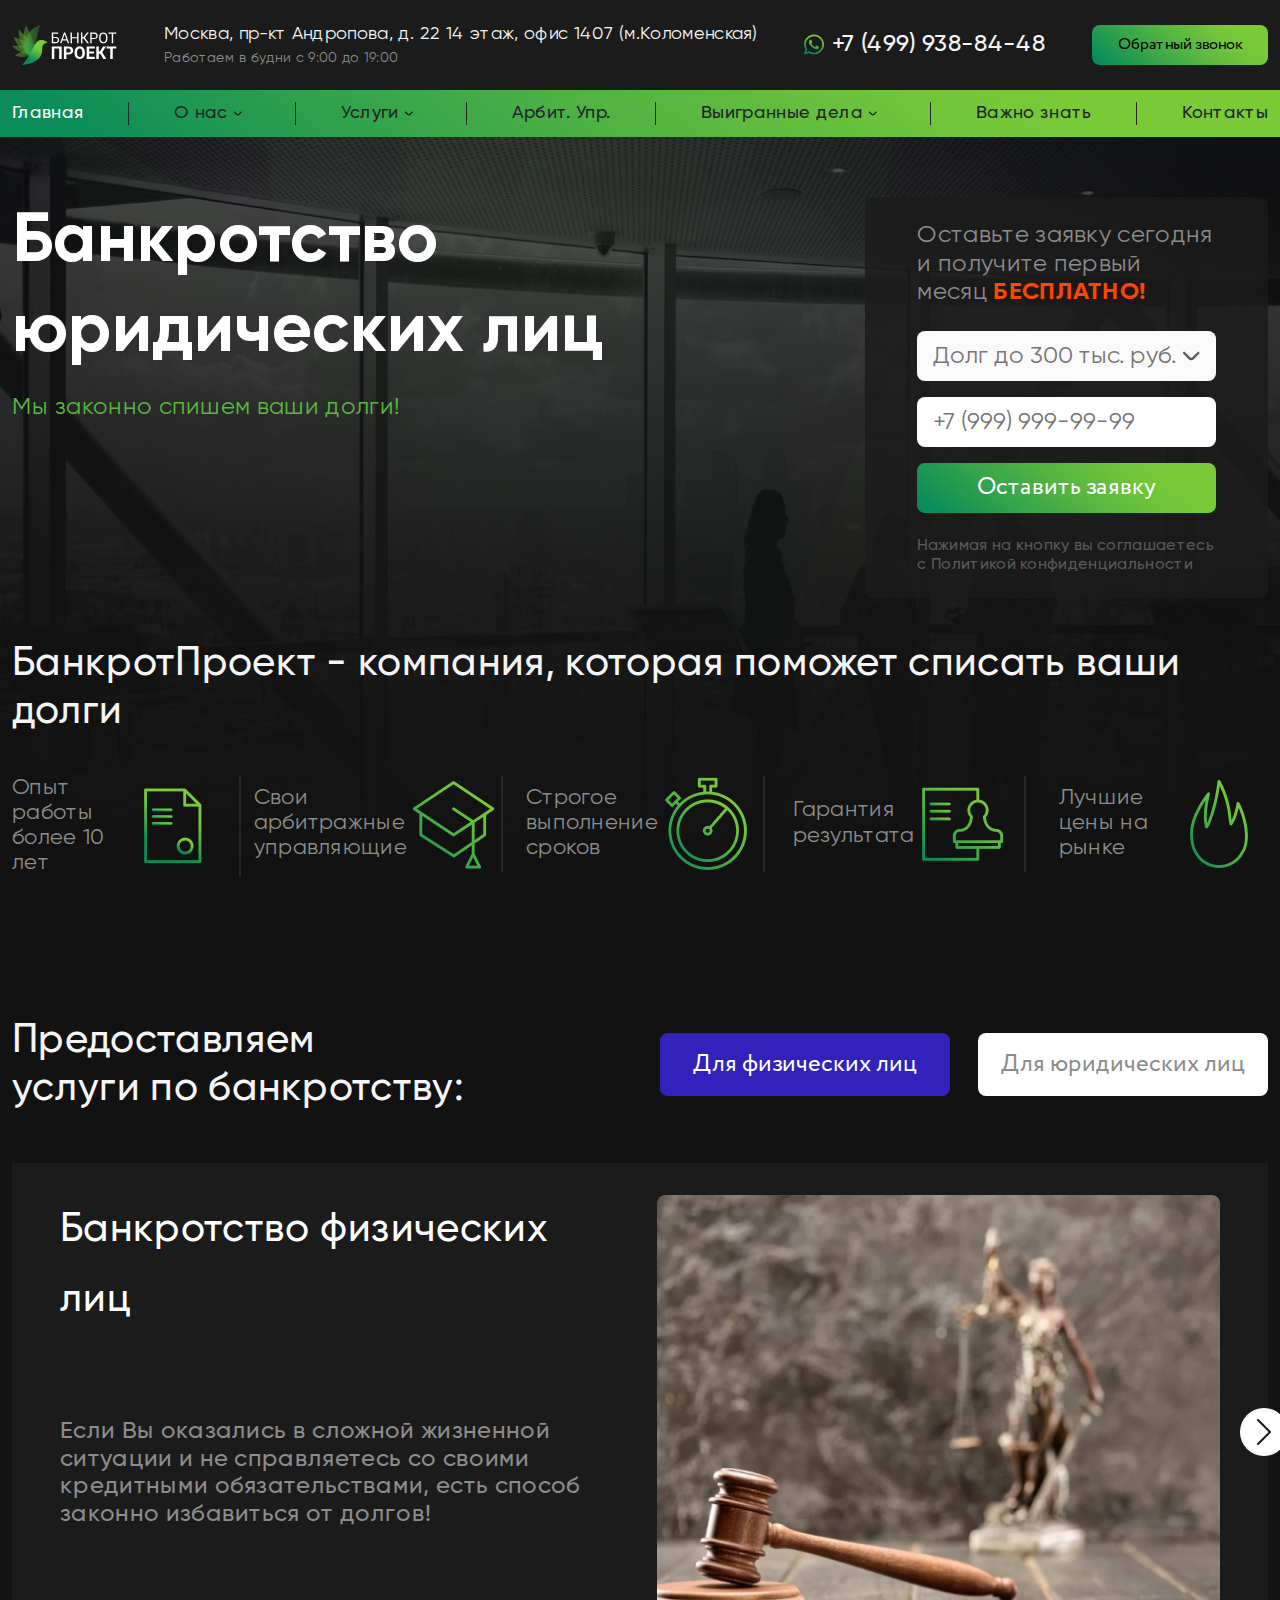
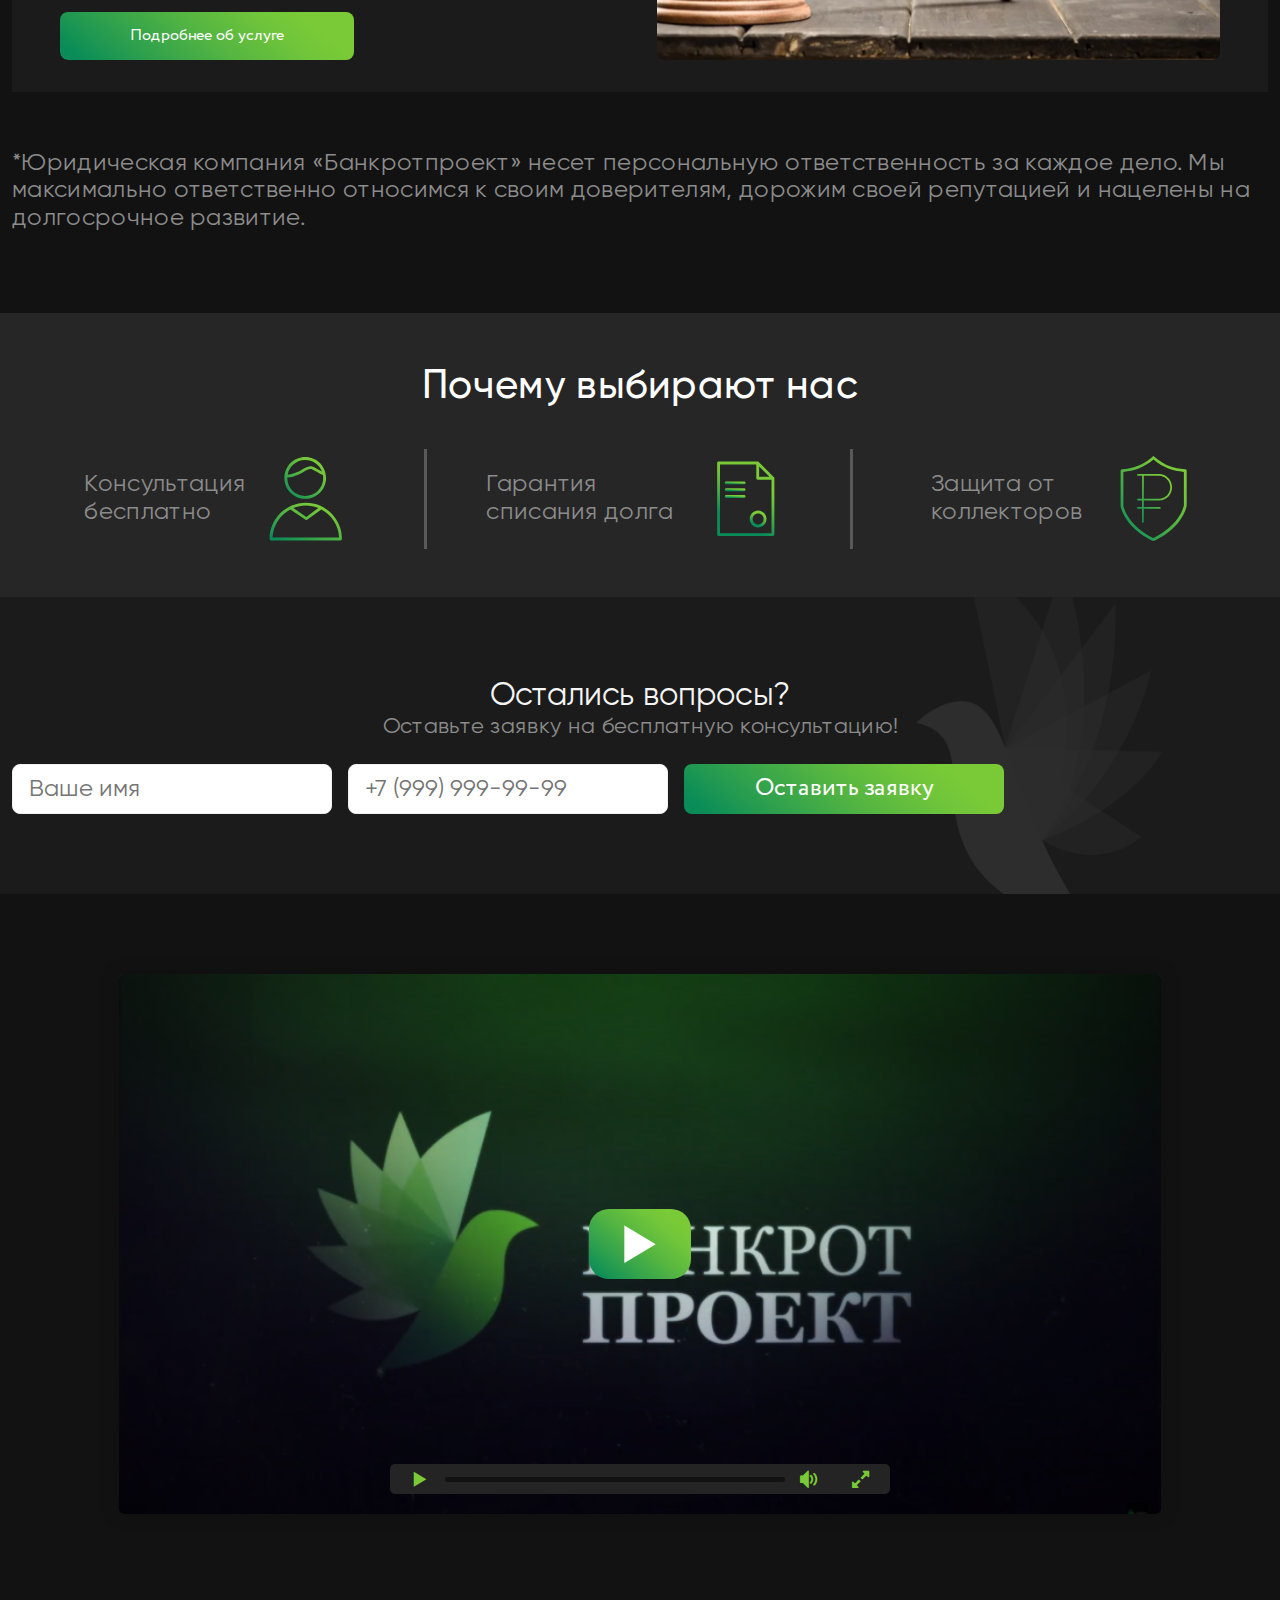
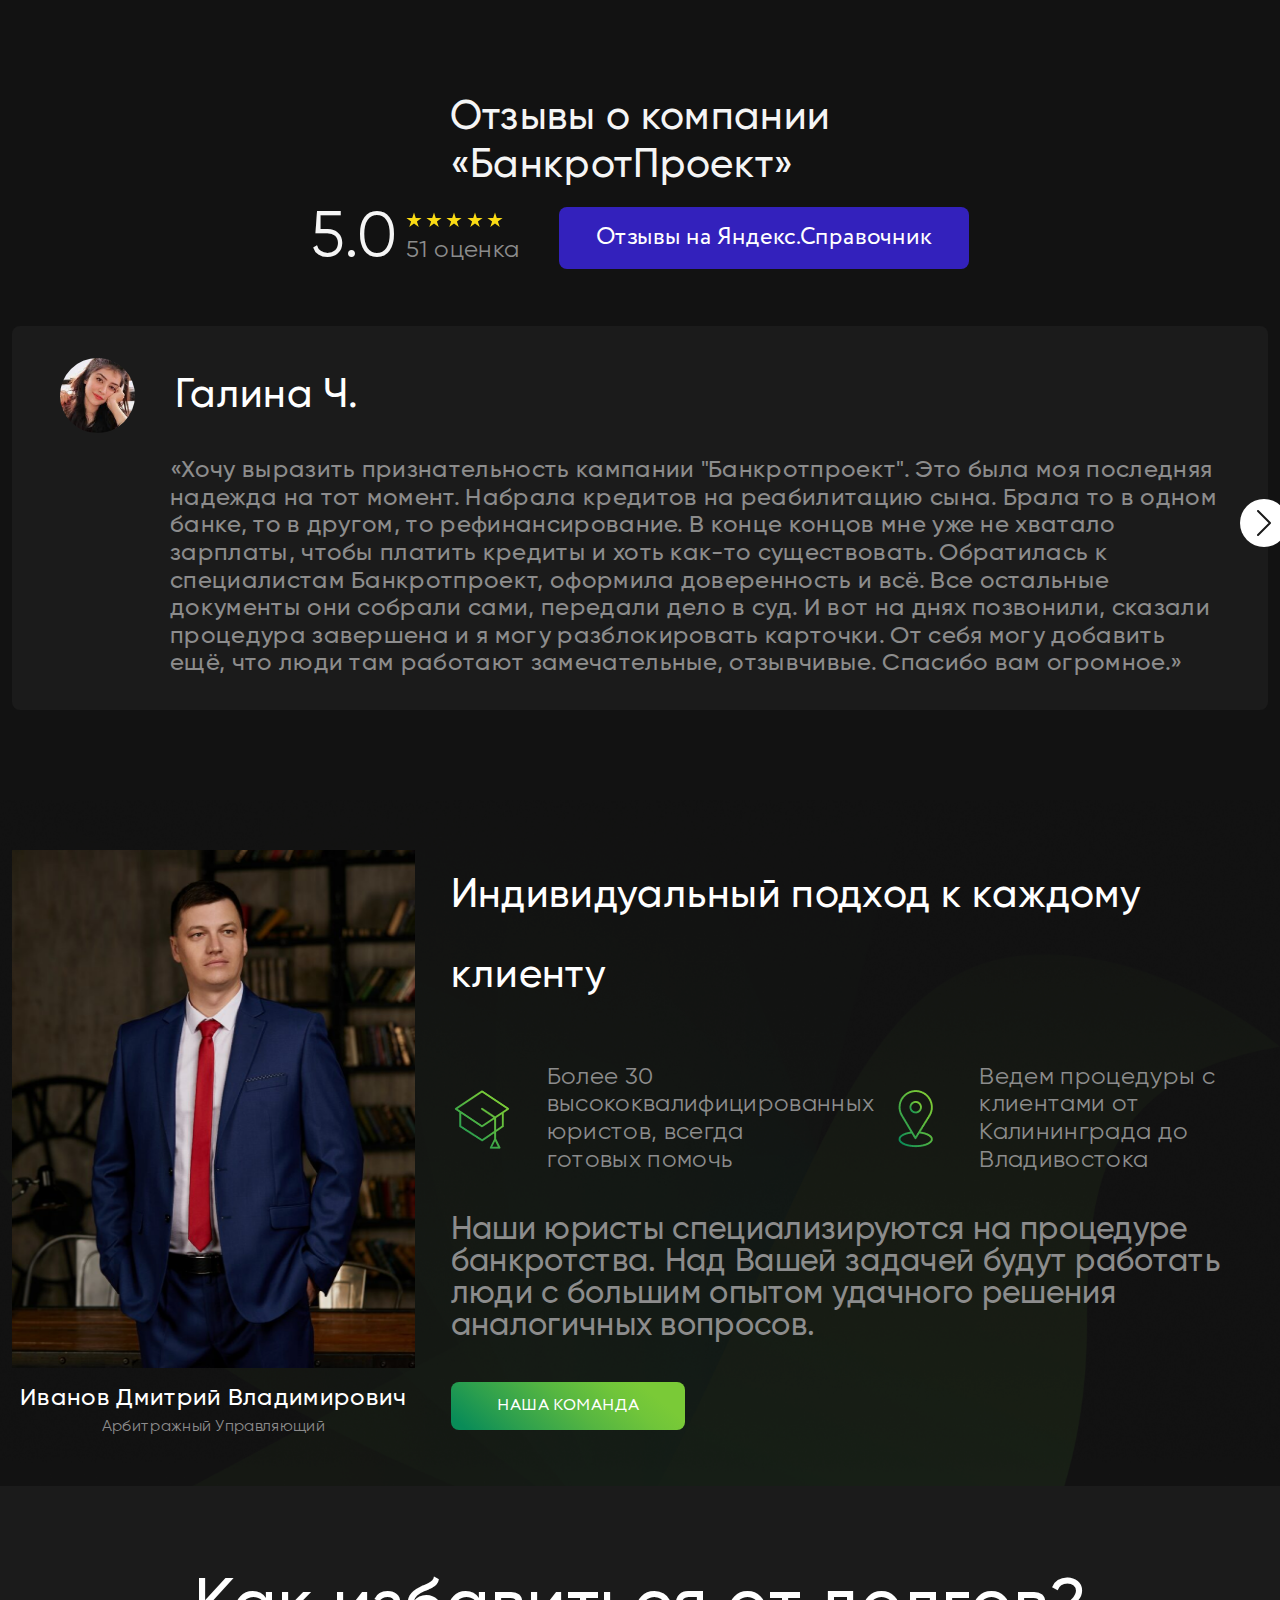
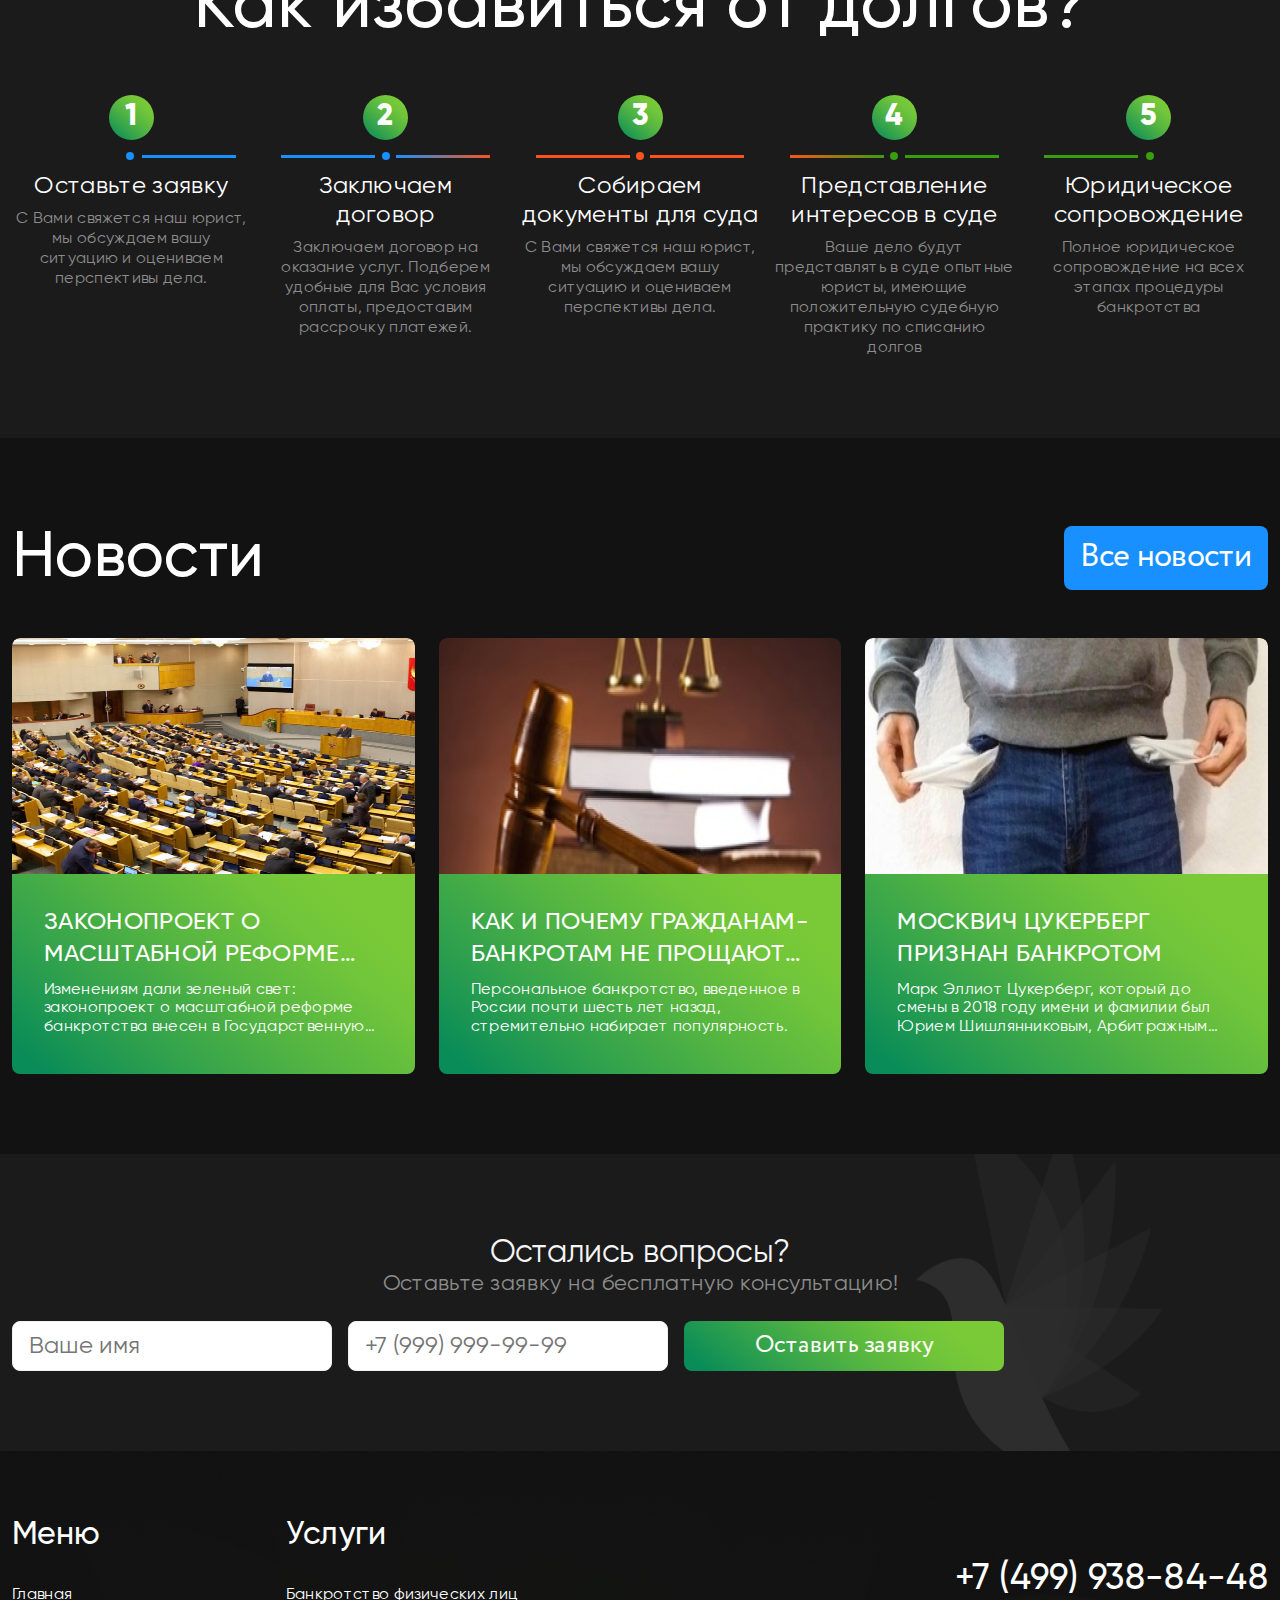
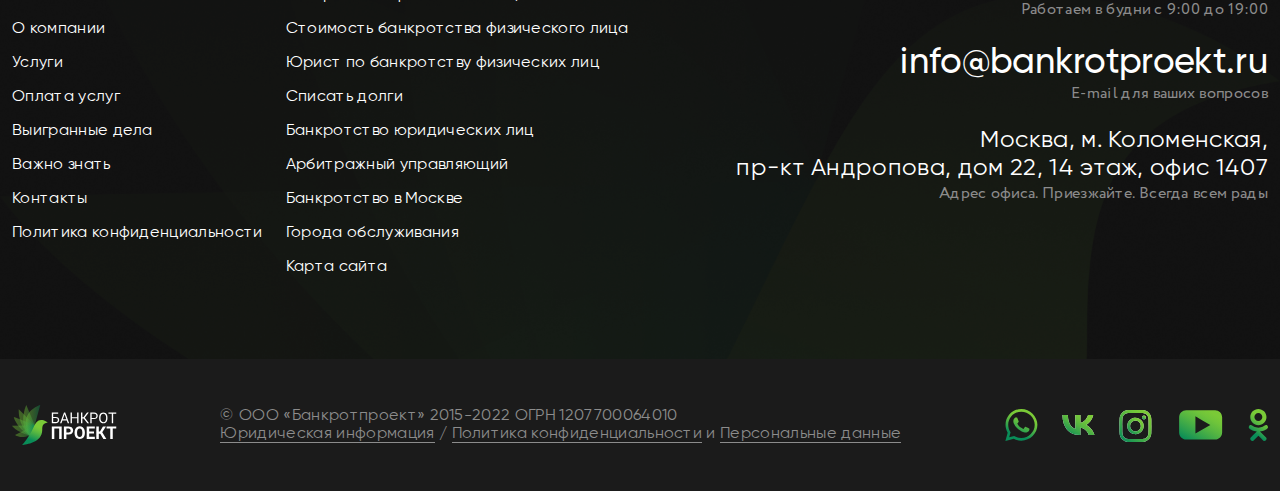
==== commit a5ed64ad: "added" ====
--- a/index.html
+++ b/index.html
@@ -21,19 +21,15 @@
                         <a href="./index.html">
                             <img src="assets/images/svg/logo.svg" alt="logo.svg">
                         </a>
-                        <label class="position-relative w-auto h-auto">
-                            <input type="search" class="nav__search fw-normal pe-4" placeholder="Найти">
-                            <img class="nav__search-icon position-absolute top-50 " src="assets/images/svg/search.svg" alt="search.svg" class="nav__search-icon" >
-                        </label>
+                        <div class="">
+                            <p class="nav__address fw-light">Москва, пр-кт Андропова, д. 22 14 этаж, офис 1407 (м.Коломенская)</p>
+                            <p class="workDay">Работаем в будни с 9:00 до 19:00</p>
+                        </div>
+                        <div class="d-flex align-items-center">
+                            <a href="#"><img src="assets/images/svg/wp.svg" alt="whatsapp.svg" class="me-2"></a>
+                            <a href="tel:+7499938-84-48" class="whatsapp">+7 (499) 938-84-48</a>
+                        </div>
                         <button class="nav__btn" data-bs-toggle="modal" data-bs-target="#exampleModal">Обратный звонок</button>
-                        <p class="nav__address fw-light">Москва, пр-кт Андропова, д. 22 <br>14 этаж, офис 1407 (м.Коломенская)</p>
-                        <div class="d-flex align-items-end flex-column">
-                            <a href="tel:+7 (499) 938-84-48" class="whatsapp d-flex align-items-center">
-                                <img src="assets/images/svg/wp.svg" alt="whatsapp.svg" class="me-2">
-                                <span>+7 (499) 938-84-48</span>
-                            </a>
-                            <p class="workDay">Работаем в будни с 9:00 до 19:00</p>
-                        </div>
                     </div>
                 </div>
                </div>
@@ -43,7 +39,7 @@
                     <div class="row">
                         <div class="col-12 d-flex align-items-center justify-content-between">
                             <div class="header-item">
-                                <a href="#" class="header-item__link">Главная</a>
+                                <a href="#" class="header-item__link active">Главная</a>
                             </div>
                             <div class="line"></div>
                             <div class="header-item">
@@ -112,18 +108,20 @@
                 <div class="container">
                  <div class="row">
                      <div class="col-12 d-flex align-items-center justify-content-between">
+                        <div class="burger d-flex justify-content-between align-items-center flex-column">
+                            <span class="burger__list"></span>
+                            <span class="burger__list"></span>
+                            <span class="burger__list"></span>
+                        </div>
                          <a href="./index.html">
                              <img src="assets/images/svg/logo.svg" alt="logo.svg">
                          </a>
-                         <label class="position-relative w-auto h-auto">
-                             <input type="search" class="nav__search nav__search-mobile fw-normal pe-4" placeholder="Найти">
-                             <img class="nav__search-icon position-absolute top-50 " src="assets/images/svg/search.svg" alt="search.svg" class="nav__search-icon" >
-                         </label>
-                         <div class="burger d-flex justify-content-between align-items-center flex-column">
-                             <span class="burger__list"></span>
-                             <span class="burger__list"></span>
-                             <span class="burger__list"></span>
-                         </div>
+                         <button class="nav__btn rounded-circle" data-bs-toggle="modal" data-bs-target="#exampleModal">
+                            <svg xmlns="http://www.w3.org/2000/svg" height="24px" viewBox="0 0 24 24" width="24px" fill="#fff"><path d="M0 0h24v24H0V0z" fill="none"/><path d="M6.54 5c.06.89.21 1.76.45 2.59l-1.2 1.2c-.41-1.2-.67-2.47-.76-3.79h1.51m9.86 12.02c.85.24 1.72.39 2.6.45v1.49c-1.32-.09-2.59-.35-3.8-.75l1.2-1.19M7.5 3H4c-.55 0-1 .45-1 1 0 9.39 7.61 17 17 17 .55 0 1-.45 1-1v-3.49c0-.55-.45-1-1-1-1.24 0-2.45-.2-3.57-.57-.1-.04-.21-.05-.31-.05-.26 0-.51.1-.71.29l-2.2 2.2c-2.83-1.45-5.15-3.76-6.59-6.59l2.2-2.2c.28-.28.36-.67.25-1.02C8.7 6.45 8.5 5.25 8.5 4c0-.55-.45-1-1-1z"/></svg>
+                         </button>
+                     </div>
+                     <div class="col-12">
+                         <p class="nav-mobile__text text-center mt-2">Ваши долги - наша забота</p>
                      </div>
                  </div>
                 </div>
@@ -179,27 +177,22 @@
            <li class="mobile-menu__list"><a href="#" class="mobile-menu__link">Важно знать</a></li>
            <li class="mobile-menu__list"><a href="#" class="mobile-menu__link">Контакты</a></li>
        </ul>
-       <p class="address text-center my-4">Москва, пр-кт Андропова, д. 22 <br>14 этаж, офис 1407 (м.Коломенская)</p>
-           <div class="d-flex align-items-center justify-content-center flex-column">
-               <a href="tel:+7 (499) 938-84-48" class="whatsapp d-flex align-items-center">
-                   <img src="assets/images/svg/wp.svg" alt="whatsapp.svg" class="me-2">
-                   <span>+7 (499) 938-84-48</span>
-               </a>
-               <p class="workDay">Работаем в будни с 9:00 до 19:00</p>
-           </div>
-           <div class="text-center mt-4">
-               <button class="nav__btn" data-bs-toggle="modal" data-bs-target="#exampleModal">Обратный звонок</button>
-           </div>
+       <p class="address text-center mt-3">Москва, пр-кт Андропова, д. 22 <br>14 этаж, офис 1407 (м.Коломенская)</p>
+       <p class="workDay text-center">Работаем в будни с 9:00 до 19:00</p>
+            <div class="d-flex align-items-center justify-content-center mt-5">
+                <a href="#"><img src="assets/images/svg/wp.svg" alt="whatsapp.svg" class="me-2"></a>
+                <a href="tel:+7499938-84-48" class="whatsapp">+7 (499) 938-84-48</a>
+            </div>
     </div>
     <!-- End header -->
 
     <section class="wrapper position-relative">
         <img src="assets/images/png/wrapper.png" alt="" class="header__bg position-absolute top-0 start-0 w-100 h-100">
-        <div class="container d-flex justify-content-between flex-column h-100 position-relative">
-            <div class="row d-flex align-items-center">
+        <div class="container d-flex justify-content-between flex-column position-relative h-100">
+            <div class="row d-flex align-items-start">
                 <div class="col-xl-7 col-md-6">
-                    <p class="wrapper__sup-text">Законно спишем ваши долги!</p>
                     <h1 class="wrapper__title">Банкротство юридических лиц</h1>
+                    <p class="wrapper__sup-text">Мы законно спишем ваши долги!</p>
                 </div>
                 <div class="col-xl-4 offset-xl-1 col-md-6">
                     <div class="wrapper-item">
@@ -228,25 +221,42 @@
                     </div>
                 </div>
             </div>
-            <div class="row mt-lg-0 mt-5">
-                <div class="col-md-4 d-flex align-items-center justify-content-between position-relative pb-md-0 mb-md-0 pb-4 mb-4">
-                    <p class="wrapper__sub-info">Консультация <br> бесплатно</p>
-                    <img src="assets/images/svg/cons.svg" alt="icon.svg" class="wrapper__sub-icon cons_icon me-lg-2">
-                    <div class="wrapper-sub-line position-absolute"></div>
-                </div>
-                <div class="col-md-4 d-flex align-items-center justify-content-between position-relative pb-md-0 mb-md-0 pb-4 mb-4">
-                    <p class="wrapper__sub-info">Гарантия <br> списания долга</p>
-                    <img src="assets/images/svg/garn.svg" alt="icon.svg" class="wrapper__sub-icon me-lg-2">
-                    <div class="wrapper-sub-line position-absolute"></div>
-                </div>
-                <div class="col-md-4 d-flex align-items-center justify-content-between">
-                    <p class="wrapper__sub-info">Защита от <br> коллекторов</p>
-                    <img src="assets/images/svg/secr.svg" alt="icon.svg" class="wrapper__sub-icon">
+            
+            <div class="row">
+                <div class="col-12">
+                    <h2 class="wrapper-list__title">БанкротПроект - компания, которая поможет списать ваши долги</h2>
+                </div>
+                <div class="d-flex align-items-start justify-content-xl-between justify-content-center">
+                    <div class="col-xl-2 col-md-4 col-sm-6 col-12 wrapper-list position-relative">
+                        <p class="wrapper-list__text">Опыт работы более 10 лет</p>
+                        <img src="assets/images/png/pr4.png" alt="icon.png" class="wrapper-list__img">
+                        <div class="line position-absolute"></div>
+                    </div>
+                    <div class="col-xl-2 col-md-4 col-sm-6 col-12 wrapper-list position-relative">
+                        <p class="wrapper-list__text">Свои арбитражные управляющие</p>
+                        <img src="assets/images/png/pr2.png" alt="icon.png" class="wrapper-list__img">
+                        <div class="line position-absolute"></div>
+                    </div>
+                    <div class="col-xl-2 col-md-4 col-sm-6 col-12 wrapper-list position-relative">
+                        <p class="wrapper-list__text">Строгое выполнение сроков</p>
+                        <img src="assets/images/png/pr3.png" alt="icon.png" class="wrapper-list__img">
+                        <div class="line position-absolute"></div>
+                    </div>
+                    <div class="col-xl-2 col-md-4 col-sm-6 col-12 wrapper-list position-relative">
+                        <p class="wrapper-list__text">Гарантия результата</p>
+                        <img src="assets/images/png/pr1.png" alt="icon.png" class="wrapper-list__img">
+                        <div class="line position-absolute"></div>
+                    </div>
+                    <div class="col-xl-2 col-md-4 col-sm-6 col-12 wrapper-list">
+                        <p class="wrapper-list__text">Лучшие цены на рынке</p>
+                        <img src="assets/images/png/pr5.png" alt="icon.png" class="wrapper-list__img">
+                    </div>
                 </div>
             </div>
         </div>
     </section>
     <!-- End wrapper -->
+
 
     <section class="slider">
         <div class="container">
@@ -264,11 +274,13 @@
                 <div class="col-12">
                     <div class="owl-carousel owl-theme">
                         <div class="item">
-                            <div class="d-flex justify-content-between flex-md-row flex-column-reverse">
+                            <div class="d-flex justify-content-between flex-lg-row flex-column-reverse">
                                 <div class="owl-carousel-list d-flex align-items-start justify-content-between flex-column">
                                     <h2 class="owl-carousel__title text-white">Банкротство физических лиц</h2>
                                     <p class="owl-carousel__text">Если Вы оказались в сложной жизненной ситуации и не справляетесь со своими кредитными обязательствами, есть способ законно избавиться от долгов!</p>
-                                    <button class="owl-carousel__btn text-white">Подробнее об услуге</button>
+                                    <a href="#">
+                                        <button class="owl-carousel__btn text-white">Подробнее об услуге</button>
+                                    </a>
                                 </div>
                                 <div class="owl-carousel-list position-relative">
                                     <img src="assets/images/png/img1.png" alt="carousel.png" class="carousel__img position-absolute w-100 h-100 top-0 start-0">
@@ -276,11 +288,13 @@
                             </div>
                         </div>
                         <div class="item">
-                            <div class="d-flex justify-content-between flex-md-row flex-column-reverse">
+                            <div class="d-flex justify-content-between flex-lg-row flex-column-reverse">
                                 <div class="owl-carousel-list d-flex align-items-start justify-content-between flex-column">
                                     <h2 class="owl-carousel__title text-white">Банкротство физических лиц</h2>
                                     <p class="owl-carousel__text">Если Вы оказались в сложной жизненной ситуации и не справляетесь со своими кредитными обязательствами, есть способ законно избавиться от долгов!</p>
-                                    <button class="owl-carousel__btn text-white">Подробнее об услуге</button>
+                                    <a href="#">
+                                        <button class="owl-carousel__btn text-white">Подробнее об услуге</button>
+                                    </a>
                                 </div>
                                 <div class="owl-carousel-list position-relative">
                                     <img src="assets/images/png/news1.png" alt="carousel.png" class="carousel__img position-absolute w-100 h-100 top-0 start-0">
@@ -294,11 +308,13 @@
                 <div class="col-12">
                     <div class="owl-carousel owl-theme">
                         <div class="item">
-                            <div class="d-flex justify-content-between flex-md-row flex-column-reverse">
+                            <div class="d-flex justify-content-between flex-lg-row flex-column-reverse">
                                 <div class="owl-carousel-list d-flex align-items-start justify-content-between flex-column">
                                     <h2 class="owl-carousel__title text-white">Банкротство юридических лиц</h2>
                                     <p class="owl-carousel__text">Если Вы оказались в сложной жизненной ситуации и не справляетесь со своими кредитными обязательствами, есть способ законно избавиться от долгов!</p>
-                                    <button class="owl-carousel__btn text-white">Подробнее об услуге</button>
+                                    <a href="#">
+                                        <button class="owl-carousel__btn text-white">Подробнее об услуге</button>
+                                    </a>
                                 </div>
                                 <div class="owl-carousel-list position-relative">
                                     <img src="assets/images/png/news1.png" alt="carousel.png" class="carousel__img position-absolute w-100 h-100 top-0 start-0">
@@ -306,11 +322,13 @@
                             </div>
                         </div>
                         <div class="item">
-                            <div class="d-flex justify-content-between flex-md-row flex-column-reverse">
+                            <div class="d-flex justify-content-between flex-lg-row flex-column-reverse">
                                 <div class="owl-carousel-list d-flex align-items-start justify-content-between flex-column">
                                     <h2 class="owl-carousel__title text-white">Банкротство юридических лиц</h2>
                                     <p class="owl-carousel__text">Если Вы оказались в сложной жизненной ситуации и не справляетесь со своими кредитными обязательствами, есть способ законно избавиться от долгов!</p>
-                                    <button class="owl-carousel__btn text-white">Подробнее об услуге</button>
+                                    <a href="#">
+                                        <button class="owl-carousel__btn text-white">Подробнее об услуге</button>
+                                    </a>
                                 </div>
                                 <div class="owl-carousel-list position-relative">
                                     <img src="assets/images/png/img1.png" alt="carousel.png" class="carousel__img position-absolute w-100 h-100 top-0 start-0">
@@ -329,6 +347,33 @@
         </div>
     </section>
     <!-- End slider -->
+    
+    <section class="whyChooseUs">
+        <div class="container">
+            <div class="row">
+                <div class="col-12">
+                    <h3 class="whyChooseUs__title">Почему выбирают нас</h3>
+                </div>
+            </div>
+            <div class="row mt-lg-0 mt-5">
+                <div class="col-md-4 d-flex align-items-center justify-content-between justify-content-sm-center position-relative pb-md-0 mb-md-0 pb-4 mb-4">
+                    <p class="whyChooseUs__info me-4">Консультация <br> бесплатно</p>
+                    <img src="assets/images/svg/cons.svg" alt="icon.svg" class="whyChooseUs__sub-icon cons_icon">
+                    <div class="whyChooseUs-line position-absolute"></div>
+                </div>
+                <div class="col-md-4 d-flex align-items-center justify-content-between justify-content-sm-center position-relative pb-md-0 mb-md-0 pb-4 mb-4">
+                    <p class="whyChooseUs__info me-4">Гарантия <br> списания долга</p>
+                    <img src="assets/images/svg/garn.svg" alt="icon.svg" class="whyChooseUs__sub-icon">
+                    <div class="whyChooseUs-line position-absolute"></div>
+                </div>
+                <div class="col-md-4 d-flex align-items-center justify-content-between justify-content-sm-center">
+                    <p class="whyChooseUs__info me-4">Защита от <br> коллекторов</p>
+                    <img src="assets/images/svg/secr.svg" alt="icon.svg" class="whyChooseUs__sub-icon">
+                </div>
+            </div>
+        </div>
+    </section>
+    <!-- End why choose us -->
 
     <section class="questions">
         <div class="container">
@@ -353,8 +398,8 @@
 
     <section class="project">
         <div class="container">
-            <div class="row">
-                <div class="col-lg-8">
+            <div class="row d-flex justify-content-center">
+                <div class="col-lg-10 col-12">
                     <video poster="assets/images/png/video.png" 
                             src="assets/video/video.mp4" 
                             data-overlay="1" 
@@ -362,39 +407,6 @@
                             >
                     </video>
                 </div>
-                <div class="col-lg-4">
-                    <div class="project-item d-flex align-items-center justify-content-between position-relative ms-0 ms-lg-3">
-                        <p class="project-item__text">Гарантия <br> Результата</p>
-                        <img src="assets/images/png/pr1.png" alt="icon.png" class="project-item__png">
-                        <div class="line-sub"></div>
-                    </div>
-                    <div class="project-item d-flex align-items-center justify-content-between position-relative ms-0 ms-lg-3">
-                        <p class="project-item__text">Свои арбитражные <br> управляющие</p>
-                        <img src="assets/images/png/pr2.png" alt="icon.png" class="project-item__png">
-                        <div class="line-sub d-lg-none"></div>
-                    </div>
-                </div>
-                
-                <div class="col-lg-4">
-                    <div class="project-item d-flex align-items-center justify-content-between position-relative ms-0 ms-lg-3">
-                        <p class="project-item__text">Строгое соблюдение <br> сроков</p>
-                        <img src="assets/images/png/pr3.png" alt="icon.png" class="project-item__png">
-                        <div class="line-right"></div>
-                    </div>
-                </div>
-                <div class="col-lg-4">
-                    <div class="project-item d-flex align-items-center justify-content-between position-relative ms-0 ms-lg-3">
-                        <p class="project-item__text">Опыт работы <br> более 10 лет</p>
-                        <img src="assets/images/png/pr4.png" alt="icon.png" class="project-item__png">
-                        <div class="line-right"></div>
-                    </div>
-                </div>
-                <div class="col-lg-4">
-                    <div class="project-item d-flex align-items-center justify-content-between position-relative ms-0 ms-lg-3">
-                        <p class="project-item__text">Лучшие цены <br> на рынке</p>
-                        <img src="assets/images/png/pr5.png" alt="icon.png" class="project-item__png">
-                    </div>
-                </div>
             </div>
         </div>
     </section>
@@ -403,10 +415,10 @@
     <section class="reviews">
         <div class="container">
             <div class="row">
-                <div class="col-12 d-flex align-items-start justify-content-between align-items-xl-center flex-xl-row flex-column">
+                <div class="col-12 d-flex align-items-start justify-content-between align-items-xl-center flex-column">
                     <h2 class="reviews__title">Отзывы о компании <br> «БанкротПроект»</h2>
-                    <div class="reviews-info  mt-4 mt-xl-0">
-                        <div class="d-flex align-items-center flex-column flex-sm-row w-100">
+                    <div class="reviews-info mt-4 mt-xl-0 d-flex align-items-center flex-wrap">
+                        <div class="d-flex">
                             <div class="d-flex align-items-center justify-content-center justify-content-sm-start w-100">
                                 <span class="reviews-info__num">5.0</span>
                             <div class="ms-2">
@@ -430,10 +442,8 @@
                                 <span class="reviews-info__grade">51 оценка</span>
                             </div>
                             </div>
-                            <div class="w-100 px-3">
-                                <button class="reviews-info__btn">Отзывы на Яндекс.Справочник</button>
-                            </div>
-                        </div>
+                        </div>
+                        <button class="reviews-info__btn">Отзывы на Яндекс.Справочник</button>
                     </div>
                 </div>
             </div>
@@ -472,8 +482,8 @@
 
     <section class="our-team">
         <div class="container">
-            <div class="row d-flex align-items-center">
-                <div class="col-md-4">
+            <div class="row d-flex align-items-center justify-content-center">
+                <div class="col-lg-4 col-md-10 col-12">
                     <div class="our-team-item">
                         <div class="meneger position-relative">
                             <img src="assets/images/png/our-team.png" alt="meneger.png" class="meneger__png position-absolute top-0 start-0 w-100 h-100">
@@ -482,7 +492,7 @@
                         <p class="meneger__info">Арбитражный Управляющий</p>
                     </div>
                 </div>
-                <div class="col-md-8 ps-0 ps-lg-4 text-center text-md-start">
+                <div class="col-lg-8 col-12 ps-0 ps-lg-4 text-center text-lg-start">
                     <h2 class="our-team__title">Индивидуальный подход к каждому клиенту</h2>
                     <div class="d-flex flex-wrap flex-sm-nowrap mt-5">
                         <div class="our-team-list d-flex align-items-center justify-content-between">
@@ -570,11 +580,13 @@
             <div class="row">
                 <div class="col-12 d-flex align-items-center justify-content-between">
                     <h2 class="news__title text-white">Новости</h2>
-                    <button class="news__allBtn">Все новости</button>
-                </div>
-            </div>
-            <div class="row">
-                <div class="col-lg-6 col-md-7">
+                    <a href="#">
+                        <button class="news__allBtn">Все новости</button>
+                    </a>
+                </div>
+            </div>
+            <div class="row d-flex align-items-start justify-content-center">
+                <div class="col-lg-4 col-md-6 col-12">
                     <div class="news-item">
                         <div class="news-item-photo position-relative">
                             <img src="assets/images/png/news1.png" alt="news.png" class="news-item-photo__png position-absolute top-0 start-0 w-100 h-100">
@@ -585,23 +597,25 @@
                         </div>
                     </div>
                 </div>
-                <div class="col-lg-6 col-md-5 d-flex justify-content-between flex-column">
+                <div class="col-lg-4 col-md-6 col-12">
                     <div class="news-item">
                         <div class="news-item-photo photo-last position-relative">
                             <img src="assets/images/png/news2.png" alt="news.png" class="news-item-photo__png position-absolute top-0 start-0 w-100 h-100">
                         </div>
-                        <div class="news-item-info-last">
-                            <a href="#" class="news-item-info-last__title">Как и почему гражданам-банкротам не прощают долги</a>
-                            <p class="news-item-info-last__text">Персональное банкротство, введенное в России почти шесть лет назад, стремительно набирает популярность.</p>
-                        </div>
-                    </div>
+                        <div class="news-item-info">
+                            <a href="#" class="news-item-info__title">Как и почему гражданам-банкротам не прощают долги</a>
+                            <p class="news-item-info__text">Персональное банкротство, введенное в России почти шесть лет назад, стремительно набирает популярность.</p>
+                        </div>
+                    </div>
+                </div>
+                <div class="col-lg-4 col-md-6 col-12">
                     <div class="news-item">
                         <div class="news-item-photo photo-last position-relative">
                             <img src="assets/images/png/news3.png" alt="news.png" class="news-item-photo__png position-absolute top-0 start-0 w-100 h-100">
                         </div>
-                        <div class="news-item-info-last">
-                            <a href="#" class="news-item-info-last__title">Москвич Цукерберг признан банкротом</a>
-                            <p class="news-item-info-last__text">Марк Эллиот Цукерберг, который до смены в 2018 году имени и фамилии был Юрием Шишлянниковым, Арбитражным судом Москвы признан банкротом.</p>
+                        <div class="news-item-info">
+                            <a href="#" class="news-item-info__title">Москвич Цукерберг признан банкротом</a>
+                            <p class="news-item-info__text">Марк Эллиот Цукерберг, который до смены в 2018 году имени и фамилии был Юрием Шишлянниковым, Арбитражным судом Москвы признан банкротом.</p>
                         </div>
                     </div>
                 </div>
@@ -634,7 +648,7 @@
     <footer class="footer">
         <div class="container">
             <div class="row">
-                <div class="col-lg-6 mobile-col col-md-7 d-flex align-items-start justify-content-between">
+                <div class="mobile-col col-md-6 d-flex align-items-start justify-content-between">
                     <ul class="footer-item text-white">
                         <li class="footer-item__title">Меню</li>
                         <li class="footer-item__list"><a href="#" class="footer-item__link">Главная</a></li>
@@ -659,7 +673,7 @@
                         <li class="footer-item__list"><a href="#" class="footer-item__link">Карта сайта</a></li>
                     </ul>
                 </div>
-                <div class="col-lg-6 col-md-5 mt-5">
+                <div class="col-md-6 mt-5">
                     <div class="footer-contact">
                         <div class="text-md-end text-center mb-4">
                             <a href="tel:+7 (499) 938-84-48" class="footer-contact__phone">+7 (499) 938-84-48</a>
--- a/assets/styles/css/main.css
+++ b/assets/styles/css/main.css
@@ -1,3 +1,43 @@
+@font-face {
+  font-family: 'Gilroy';
+  src: url("../../fonts/Gilroy-Regular.ttf") format("truetype");
+  font-weight: 400;
+  font-style: normal;
+  font-display: swap;
+}
+
+@font-face {
+  font-family: 'Gilroy';
+  src: url("../../fonts/Gilroy-Medium.ttf") format("truetype");
+  font-weight: 500;
+  font-style: normal;
+  font-display: swap;
+}
+
+@font-face {
+  font-family: 'Gilroy';
+  src: url("../../fonts/Gilroy-Bold.ttf") format("truetype");
+  font-weight: 700;
+  font-style: normal;
+  font-display: swap;
+}
+
+@font-face {
+  font-family: 'Gilroy';
+  src: url("../../fonts/Gilroy-Extrabold.ttf") format("truetype");
+  font-weight: 800;
+  font-style: normal;
+  font-display: swap;
+}
+
+@font-face {
+  font-family: 'Circe';
+  src: url("../../fonts/Circe-Regular.ttf") format("truetype");
+  font-weight: 800;
+  font-style: normal;
+  font-display: swap;
+}
+
 :root {
   --white: #fff;
   --black: #121212;
@@ -24,6 +64,7 @@
   tab-size: 4;
   line-height: 1.15;
   -webkit-text-size-adjust: 100%;
+  overflow-x: hidden;
 }
 
 body {
@@ -87,6 +128,16 @@
   max-width: 1320px;
 }
 
+.d-flex {
+  display: -webkit-box !important;
+  display: -webkit-flex !important;
+  display: -ms-flexbox !important;
+  display: flex !important;
+  -webkit-flex-wrap: wrap;
+      -ms-flex-wrap: wrap;
+          flex-wrap: wrap;
+}
+
 .header .nav {
   background-color: var(--dark);
 }
@@ -132,6 +183,7 @@
 .header .nav__btn {
   width: 176px;
   height: 40px;
+  font-size: 16px;
 }
 
 .header .nav__btn:hover {
@@ -140,15 +192,17 @@
 
 .header .nav__address {
   color: var(--gray-light);
-  font-size: 16px;
+  font-size: 18px;
 }
 
 .header .nav .whatsapp {
   color: var(--gray-light);
+  font-size: 24px;
+  font-weight: 500;
 }
 
 .header .nav .burger {
-  width: 24px;
+  width: 40px;
   height: 16px;
 }
 
@@ -200,7 +254,7 @@
   -o-transition: .3s;
   transition: .3s;
   font-size: 18px;
-  font-weight: 400;
+  font-weight: 500;
 }
 
 .header-item__link:hover {
@@ -208,6 +262,14 @@
 }
 
 .header-item__link:hover path {
+  fill: var(--white);
+}
+
+.header-item__link.active {
+  color: var(--white);
+}
+
+.header-item__link.active path {
   fill: var(--white);
 }
 
@@ -219,19 +281,23 @@
           transform: translateX(-50%);
   width: 180px;
   height: auto;
-  padding: 20px 10px;
   background: var(--gradient-green);
   text-align: center;
   -webkit-border-bottom-left-radius: 5px;
           border-bottom-left-radius: 5px;
   -webkit-border-bottom-right-radius: 5px;
           border-bottom-right-radius: 5px;
-  z-index: 0;
   display: none;
+  overflow: hidden;
+  padding-top: 15px;
 }
 
 .header-list li {
-  margin-top: 10px;
+  padding: 5px 15px;
+}
+
+.header-list li:hover {
+  background-color: #9ae958;
 }
 
 .header-list__link {
@@ -244,15 +310,29 @@
 }
 
 .header-list__link:hover {
-  color: var(--white);
+  color: var(--black);
 }
 
 .header .header-item:hover .header-list {
   display: block;
 }
 
+.header .header-item:hover .header-item__link {
+  color: var(--white);
+}
+
+.header .header-item:hover .header-item__link path {
+  fill: var(--white);
+}
+
+.header .header-item:hover .header-item__link svg {
+  -webkit-transform: rotate(180deg);
+      -ms-transform: rotate(180deg);
+          transform: rotate(180deg);
+}
+
 .mobile-menu {
-  right: -600px;
+  left: -600px;
   width: 400px;
   height: 100vh;
   background-color: var(--black);
@@ -305,7 +385,7 @@
 }
 
 .showMenu {
-  right: 0;
+  left: 0;
 }
 
 .close__menu {
@@ -338,19 +418,25 @@
 
 .workDay {
   color: var(--gray);
-  font-size: 12px;
+  font-size: 14px;
   margin-top: 5px;
+}
+
+.nav-mobile__text {
+  color: var(--gray);
+  font-size: 20px;
+  font-weight: 500;
 }
 
 .wrapper {
   width: 100%;
   height: 800px;
-  padding: 80px 0;
+  padding: 60px 0;
 }
 
 .wrapper__bg {
-  -o-object-fit: cover;
-     object-fit: cover;
+  -o-object-fit: 100% 100%;
+     object-fit: 100% 100%;
   z-index: 0;
 }
 
@@ -361,14 +447,15 @@
 .wrapper__sup-text {
   font-size: 24px;
   font-weight: 400;
-  color: var(--gray);
+  color: #59b840;
 }
 
 .wrapper__title {
-  font-size: 110px;
+  font-size: 4.375rem;
   font-weight: 700;
   color: var(--white);
-  line-height: 110px;
+  line-height: 90px;
+  margin: 0 0 0.25em;
 }
 
 .wrapper-item {
@@ -391,7 +478,7 @@
 }
 
 .wrapper-form .debt, .wrapper-form__inp {
-  height: 56px;
+  height: 50px;
   -webkit-border-radius: 8px;
           border-radius: 8px;
   font-size: 24px;
@@ -452,7 +539,7 @@
 }
 
 .wrapper-form__btn {
-  height: 64px;
+  height: 50px;
   font-size: 24px;
 }
 
@@ -477,6 +564,42 @@
   background-color: #595959;
 }
 
+.wrapper-list__title {
+  color: var(--gray-light);
+  font-size: 40px;
+  line-height: 48px;
+  margin-bottom: 40px;
+}
+
+.wrapper-list {
+  display: -webkit-box;
+  display: -webkit-flex;
+  display: -ms-flexbox;
+  display: flex;
+  -webkit-box-align: center;
+  -webkit-align-items: center;
+      -ms-flex-align: center;
+          align-items: center;
+  -webkit-box-pack: center;
+  -webkit-justify-content: center;
+      -ms-flex-pack: center;
+          justify-content: center;
+}
+
+.wrapper-list__text {
+  font-size: 22px;
+  font-weight: 400;
+  color: var(--gray);
+}
+
+.wrapper-list .line {
+  width: 2px;
+  height: 100%;
+  background-color: var(--gray-dark);
+  top: 0;
+  right: -20px;
+}
+
 .slider {
   width: 100%;
   height: auto;
@@ -520,7 +643,7 @@
 }
 
 .slider .owl-carousel {
-  margin-top: 70px;
+  margin-top: 50px;
 }
 
 .slider .owl-carousel .item {
@@ -531,18 +654,19 @@
 .slider .owl-carousel-list {
   width: 48.5%;
   height: 465px;
-}
-
-.slider .owl-carousel__img {
-  -o-object-fit: cover;
-     object-fit: cover;
   -webkit-border-radius: 8px;
           border-radius: 8px;
+  overflow: hidden;
+}
+
+.slider .owl-carousel__img {
+  -o-object-fit: contain;
+     object-fit: contain;
 }
 
 .slider .owl-carousel__title {
-  font-size: 80px;
-  line-height: 80px;
+  font-size: 40px;
+  line-height: 70px;
   font-weight: 500;
 }
 
@@ -580,56 +704,81 @@
   outline: none !important;
 }
 
-.owl-nav button span {
+.owl-nav button svg {
   position: absolute;
-  top: 0%;
+  top: 50%;
+  left: 50%;
+  -webkit-transform: translate(-50%, -50%);
+      -ms-transform: translate(-50%, -50%);
+          transform: translate(-50%, -50%);
+}
+
+.owl-nav button:hover {
+  background: var(--gradient-green) !important;
+  color: #fff !important;
+}
+
+.owl-prev {
+  opacity: 0;
+}
+
+.owl-next {
+  right: -25px;
+}
+
+.whyChooseUs {
+  background-color: var(--gray-dark);
+  padding: 50px 0;
+}
+
+.whyChooseUs__title {
+  font-size: 40px;
+  font-weight: 500;
+  color: var(--white);
+  text-align: center;
+  margin-bottom: 40px;
+}
+
+.whyChooseUs__info {
+  color: var(--gray);
+  font-size: 24px;
+}
+
+.whyChooseUs-line {
   -webkit-transform: translateY(-50%);
       -ms-transform: translateY(-50%);
           transform: translateY(-50%);
-  display: block;
-  width: 48px !important;
-  height: 48px !important;
-  z-index: 99;
-  font-family: serif;
-  font-weight: 100;
-}
-
-.owl-nav button:hover {
-  background: var(--gradient-green) !important;
-  color: #fff !important;
-}
-
-.owl-prev {
-  opacity: 0;
-}
-
-.owl-next {
-  right: -25px;
+  top: 50%;
+  right: 0;
+  width: 3px;
+  height: 100px;
+  background-color: #595959;
 }
 
 .questions {
   width: 100%;
   padding: 80px 0;
   background-image: url("../../images/png/discount.png");
-  -webkit-background-size: cover;
-          background-size: cover;
+  -webkit-background-size: 100% 100%;
+          background-size: 100% 100%;
+  text-align: center;
 }
 
 .questions__title {
-  font-size: 40px;
+  font-size: 32px;
   font-weight: 400;
   color: var(--gray-light);
 }
 
 .questions__sub-title {
-  font-size: 24px;
+  font-size: 22px;
   font-weight: 400;
   color: var(--gray);
 }
 
 .questions-form__inp {
   width: 320px;
-  height: 64px;
+  height: 50px;
   -webkit-border-radius: 8px;
           border-radius: 8px;
   border: 1px solid #F0F0F0;
@@ -639,14 +788,14 @@
 
 .questions-form__btn {
   width: 320px;
-  height: 64px;
+  height: 50px;
   color: var(--white);
   font-size: 24px;
 }
 
 .project {
   width: 100%;
-  padding: 160px 0;
+  padding: 80px 0;
   background-color: #121212;
 }
 
@@ -694,37 +843,8 @@
   background: var(--gradient-green);
 }
 
-.project-item {
-  padding: 30px 0 50px 0;
-}
-
-.project-item__text {
-  font-size: 24px;
-  font-weight: 400;
-  color: var(--gray);
-}
-
-.project-item .line-sub, .project-item .line-right {
-  position: absolute;
-  background-color: var(--dark);
-}
-
-.project-item .line-sub {
-  left: 0;
-  bottom: 0;
-  width: 100%;
-  height: 4px;
-}
-
-.project-item .line-right {
-  top: 0;
-  right: -20px;
-  width: 4px;
-  height: 100%;
-}
-
 .reviews {
-  padding: 80px 0 160px 0;
+  padding: 80px 0;
   background-color: var(--black);
 }
 
@@ -779,7 +899,7 @@
 }
 
 .reviews .owl-carousel .item .user__name {
-  font-size: 80px;
+  font-size: 40px;
   color: var(--white);
   margin-left: 40px;
 }
@@ -800,8 +920,10 @@
 }
 
 .our-team {
-  padding: 80px 0 160px 0;
+  padding: 50px 0;
   background-image: url("../../images/png/comand.png");
+  -webkit-background-size: 100% 100%;
+          background-size: 100% 100%;
 }
 
 .our-team .meneger {
@@ -811,8 +933,8 @@
 }
 
 .our-team .meneger__png {
-  -o-object-fit: cover;
-     object-fit: cover;
+  -o-object-fit: 100% 100%;
+     object-fit: 100% 100%;
 }
 
 .our-team .meneger__name {
@@ -829,7 +951,7 @@
 }
 
 .our-team__title {
-  font-size: 80px;
+  font-size: 40px;
   font-weight: 500;
   line-height: 80px;
   color: var(--white);
@@ -866,7 +988,7 @@
 }
 
 .agreement__title {
-  font-size: 80px;
+  font-size: 70px;
   font-weight: 500;
   margin-bottom: 45px;
 }
@@ -879,7 +1001,7 @@
   width: 45px;
   height: 45px;
   background: var(--gradient-green);
-  font-size: 40px;
+  font-size: 30px;
   font-weight: 800;
 }
 
@@ -953,13 +1075,13 @@
 }
 
 .news {
-  padding: 160px 0;
+  padding: 80px 0;
   background-color: var(--black);
   position: relative;
 }
 
 .news__title {
-  font-size: 80px;
+  font-size: 64px;
   line-height: 80px;
   font-weight: 500;
 }
@@ -971,7 +1093,7 @@
           border-radius: 8px;
   background: var(--blue);
   color: var(--white);
-  font-size: 24px;
+  font-size: 32px;
   font-weight: 400;
 }
 
@@ -981,7 +1103,7 @@
 
 .news-item-photo {
   width: 100%;
-  height: 550px;
+  height: 236px;
   overflow: hidden;
   -webkit-border-top-left-radius: 8px;
           border-top-left-radius: 8px;
@@ -990,8 +1112,8 @@
 }
 
 .news-item-photo__png {
-  -o-object-fit: cover;
-     object-fit: cover;
+  -o-object-fit: 100% 100%;
+     object-fit: 100% 100%;
   -webkit-transition: .3s;
   -o-transition: .3s;
   transition: .3s;
@@ -1014,42 +1136,10 @@
           border-bottom-left-radius: 8px;
   -webkit-border-bottom-right-radius: 8px;
           border-bottom-right-radius: 8px;
+  height: 200px;
 }
 
 .news-item-info__title {
-  font-size: 40px;
-  font-weight: 500;
-  line-height: 44px;
-  -webkit-transition: .3s;
-  -o-transition: .3s;
-  transition: .3s;
-}
-
-.news-item-info__title:hover {
-  color: var(--gray-dark);
-}
-
-.news-item-info__text {
-  font-size: 24px;
-  font-weight: 400;
-  line-height: 32px;
-  margin-top: 16px;
-}
-
-.news-item .photo-last {
-  height: 236px;
-}
-
-.news-item-info-last {
-  background: var(--dark);
-  padding: 32px;
-  -webkit-border-bottom-left-radius: 8px;
-          border-bottom-left-radius: 8px;
-  -webkit-border-bottom-right-radius: 8px;
-          border-bottom-right-radius: 8px;
-}
-
-.news-item-info-last__title {
   color: var(--white);
   font-size: 24px;
   font-weight: 500;
@@ -1057,20 +1147,42 @@
   -webkit-transition: .3s;
   -o-transition: .3s;
   transition: .3s;
-}
-
-.news-item-info-last__title:hover {
-  color: var(--gray);
-}
-
-.news-item-info-last__text {
-  color: var(--gray);
-  margin-top: 8px;
+  max-width: 100%;
+  height: 70px;
+  overflow-wrap: break-word;
+  overflow: hidden;
+  text-transform: uppercase;
+  -o-text-overflow: ellipsis;
+     text-overflow: ellipsis;
+  -webkit-line-clamp: 2;
+  -webkit-box-orient: vertical;
+  display: -webkit-box;
+}
+
+.news-item-info__title:hover {
+  color: var(--gray-dark);
+}
+
+.news-item-info__text {
+  font-weight: 400;
+  margin-top: 5px;
+  max-width: 100%;
+  height: 55px;
+  overflow-wrap: break-word;
+  overflow: hidden;
+  -o-text-overflow: ellipsis;
+     text-overflow: ellipsis;
+  -webkit-line-clamp: 3;
+  -webkit-box-orient: vertical;
+  display: -webkit-box;
+  color: var(--white);
 }
 
 .footer {
-  padding-top: 80px;
+  padding-top: 60px;
   background-image: url("../../images/png/comand.png");
+  -webkit-background-size: 100% 100%;
+          background-size: 100% 100%;
 }
 
 .footer-item__title {
@@ -1100,11 +1212,12 @@
 
 .footer-contact__text {
   color: var(--gray);
+  font-family: 'Circe', sans-serif;
 }
 
 .footer-contact__phone {
   color: var(--white);
-  font-size: 40px;
+  font-size: 36px;
   font-weight: 500;
   -webkit-transition: .3s;
   -o-transition: .3s;
@@ -1117,7 +1230,7 @@
 
 .footer-contact__email {
   color: var(--white);
-  font-size: 40px;
+  font-size: 36px;
   font-weight: 500;
 }
 
@@ -1194,7 +1307,7 @@
   color: var(--gray);
 }
 
-@media screen and (max-width: 1200px) {
+@media screen and (max-width: 1199px) {
   .header .nav__search {
     width: 250px;
   }
@@ -1215,11 +1328,6 @@
   .header-item__link {
     font-size: 16px;
   }
-  .header-list {
-    top: 36px;
-    width: 160px;
-    padding: 10px 5px;
-  }
   .header-list__link {
     font-size: 15px;
   }
@@ -1232,6 +1340,13 @@
   .wrapper__title {
     font-size: 75px;
     line-height: 75px;
+  }
+  .wrapper-list {
+    padding: 0 20px;
+    margin-top: 20px;
+  }
+  .wrapper-list .line {
+    right: 0px;
   }
   .slider__title {
     font-size: 32px;
@@ -1291,7 +1406,7 @@
 
 @media screen and (max-width: 992px) {
   .header .nav__address {
-    display: none;
+    width: 250px;
   }
   .header-item__link {
     font-size: 14px;
@@ -1308,7 +1423,7 @@
     font-size: 22px;
   }
   .wrapper__title {
-    font-size: 60px;
+    font-size: 50px;
     line-height: 55px;
   }
   .wrapper-item {
@@ -1322,6 +1437,10 @@
   }
   .wrapper-form__btn {
     font-size: 22px;
+  }
+  .our-company-item {
+    width: 33%;
+    margin-top: 20px;
   }
   .project {
     padding: 100px 0;
@@ -1363,7 +1482,7 @@
     padding: 0 10px;
     height: 50px;
     font-size: 18px;
-    margin-left: 0px;
+    margin-left: 20px;
   }
   .reviews .owl-carousel .item {
     padding: 24px;
@@ -1402,10 +1521,10 @@
 @media screen and (max-width: 768px) {
   .wrapper__sup-text {
     text-align: center;
+    margin-bottom: 40px;
   }
   .wrapper__title {
     text-align: center;
-    margin-bottom: 40px;
   }
   .wrapper-item {
     padding: 15px 20px;
@@ -1428,6 +1547,10 @@
   .wrapper .cons_icon {
     margin-right: 15px;
   }
+  .our-company-item {
+    width: 50%;
+    margin-top: 20px;
+  }
   .slider__title {
     font-size: 32px;
     line-height: 40px;
@@ -1496,7 +1619,7 @@
     width: 50%;
   }
   .news {
-    padding-top: 24px;
+    padding-top: 40px;
     padding-bottom: 120px;
   }
   .news__title {
@@ -1520,8 +1643,9 @@
     height: 236px;
   }
   .news-item-info__title {
-    font-size: 24px;
+    font-size: 22px;
     line-height: 26px;
+    height: 55px;
   }
   .news-item-info__text {
     font-size: 16px;
@@ -1572,6 +1696,38 @@
   .wrapper .cons_icon {
     margin-right: 15px;
   }
+  .wrapper-list__title {
+    font-size: 32px;
+    line-height: 38px;
+    margin-top: 25px;
+    text-align: center;
+  }
+  .wrapper-list {
+    padding: 0;
+    margin-top: 20px;
+    -webkit-box-pack: justify;
+    -webkit-justify-content: space-between;
+        -ms-flex-pack: justify;
+            justify-content: space-between;
+  }
+  .wrapper-list .line {
+    display: none;
+  }
+  .our-company {
+    padding: 0 0 40px 0;
+  }
+  .our-company__title {
+    font-size: 32px;
+    line-height: 38px;
+  }
+  .our-company-item {
+    width: 100%;
+    margin-top: 20px;
+  }
+  .whyChooseUs__title {
+    font-size: 32px;
+    line-height: 38px;
+  }
   .slider-sort {
     width: 100%;
   }
@@ -1586,6 +1742,9 @@
   }
   .slider .owl-carousel-list:nth-child(2) {
     height: 200px;
+  }
+  .slider .owl-carousel-list a, .slider .owl-carousel-list button {
+    width: 100%;
   }
   .slider .owl-carousel__title {
     font-size: 32px;
@@ -1639,7 +1798,6 @@
   }
   .reviews {
     padding: 80px 0;
-    padding-top: 0;
     position: relative;
   }
   .reviews__title {
@@ -1647,17 +1805,20 @@
     line-height: 38px;
   }
   .reviews-info {
+    width: 100%;
     position: absolute;
-    left: 0;
+    left: 15px;
+    right: 15px;
     bottom: 30px;
   }
   .reviews-info__num {
     font-size: 64px;
   }
   .reviews-info__btn {
-    width: 100% !important;
+    width: 95% !important;
     height: 50px;
     font-size: 16px;
+    margin-right: 15px;
     margin-left: 0;
   }
   .reviews .owl-carousel {
